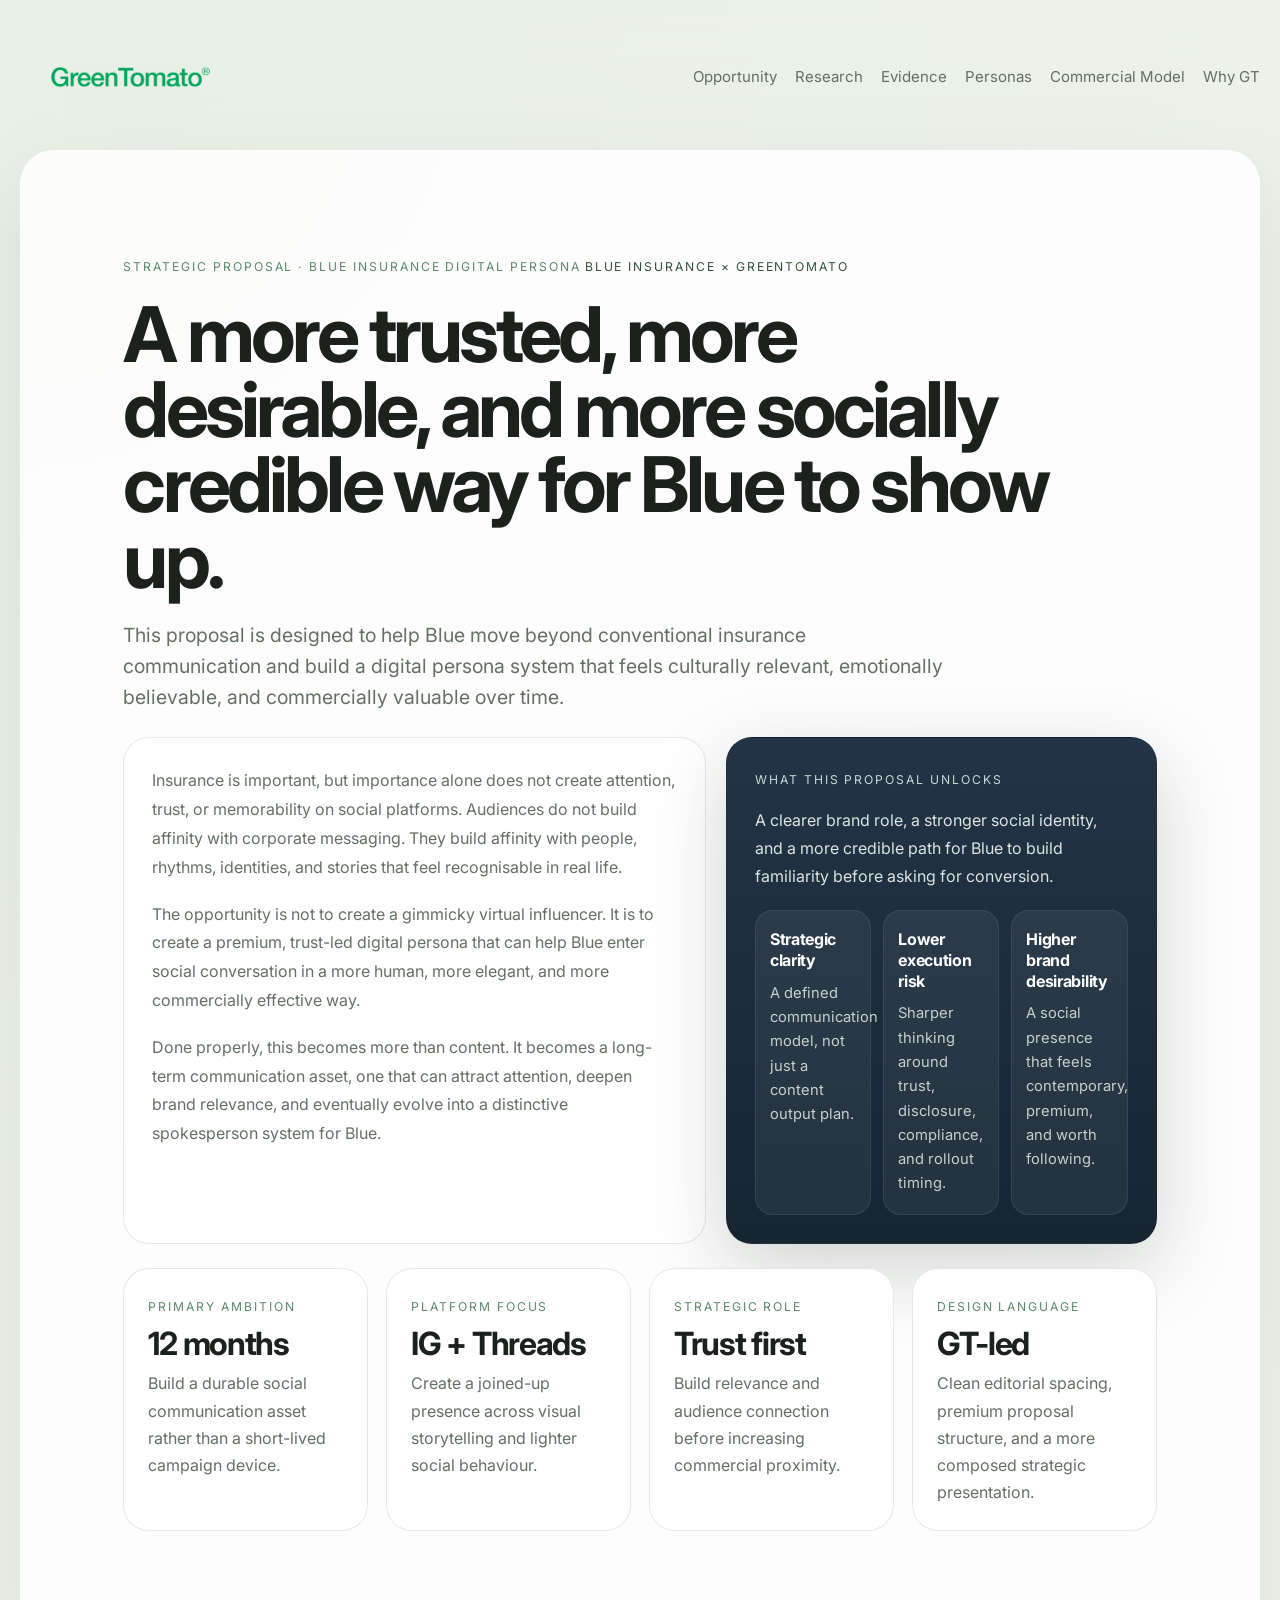
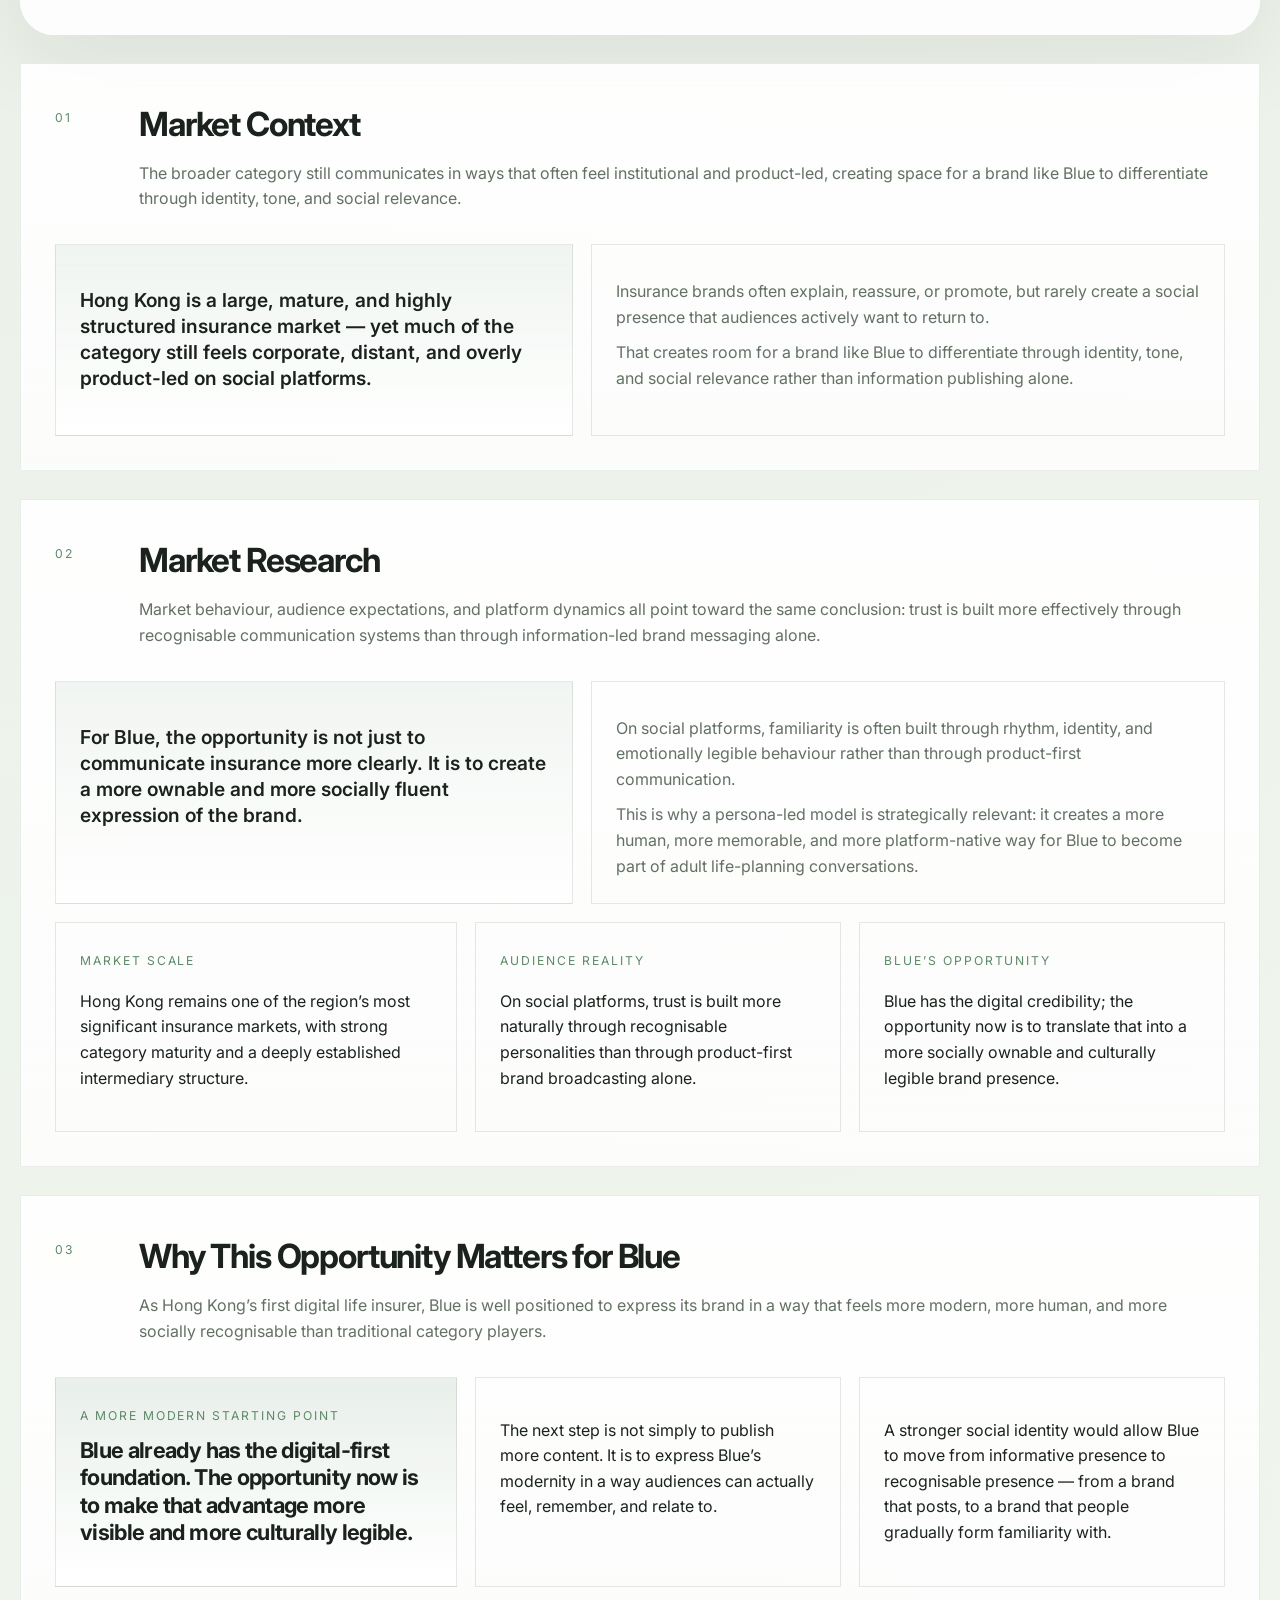
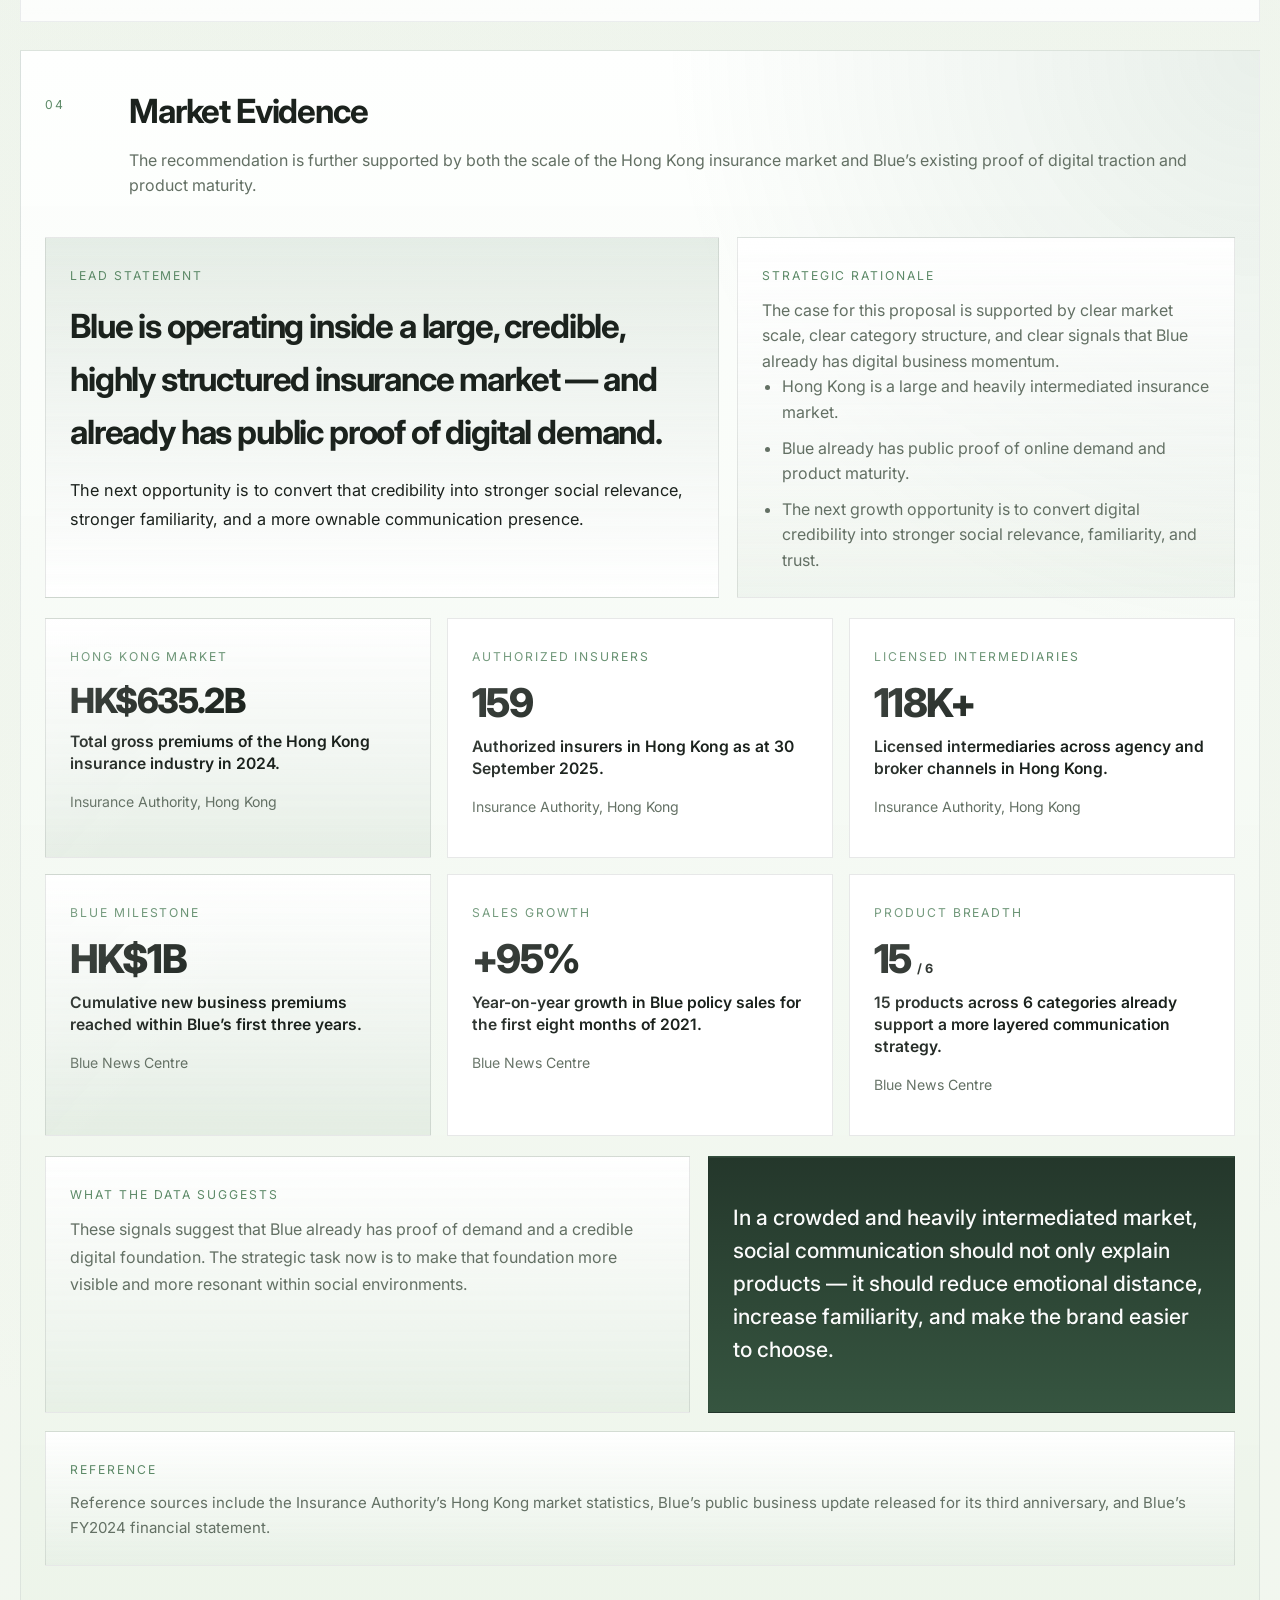
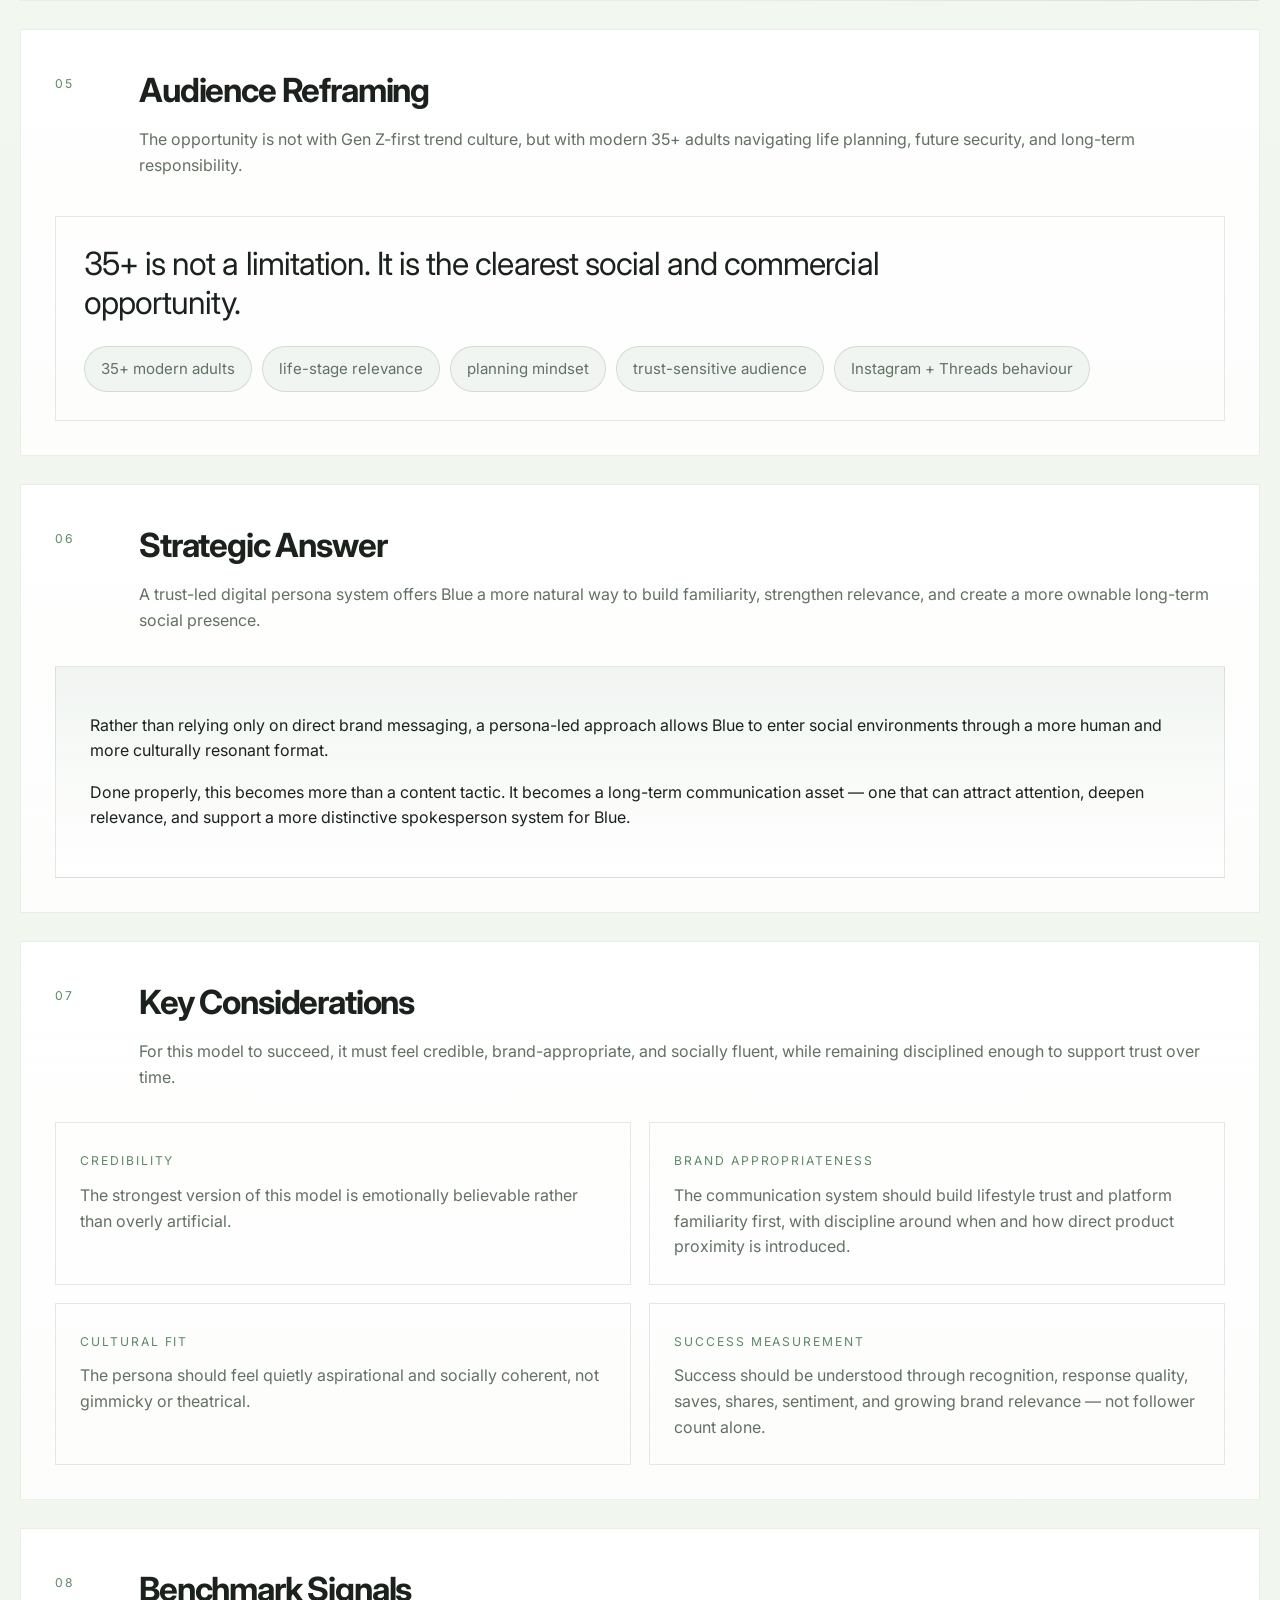
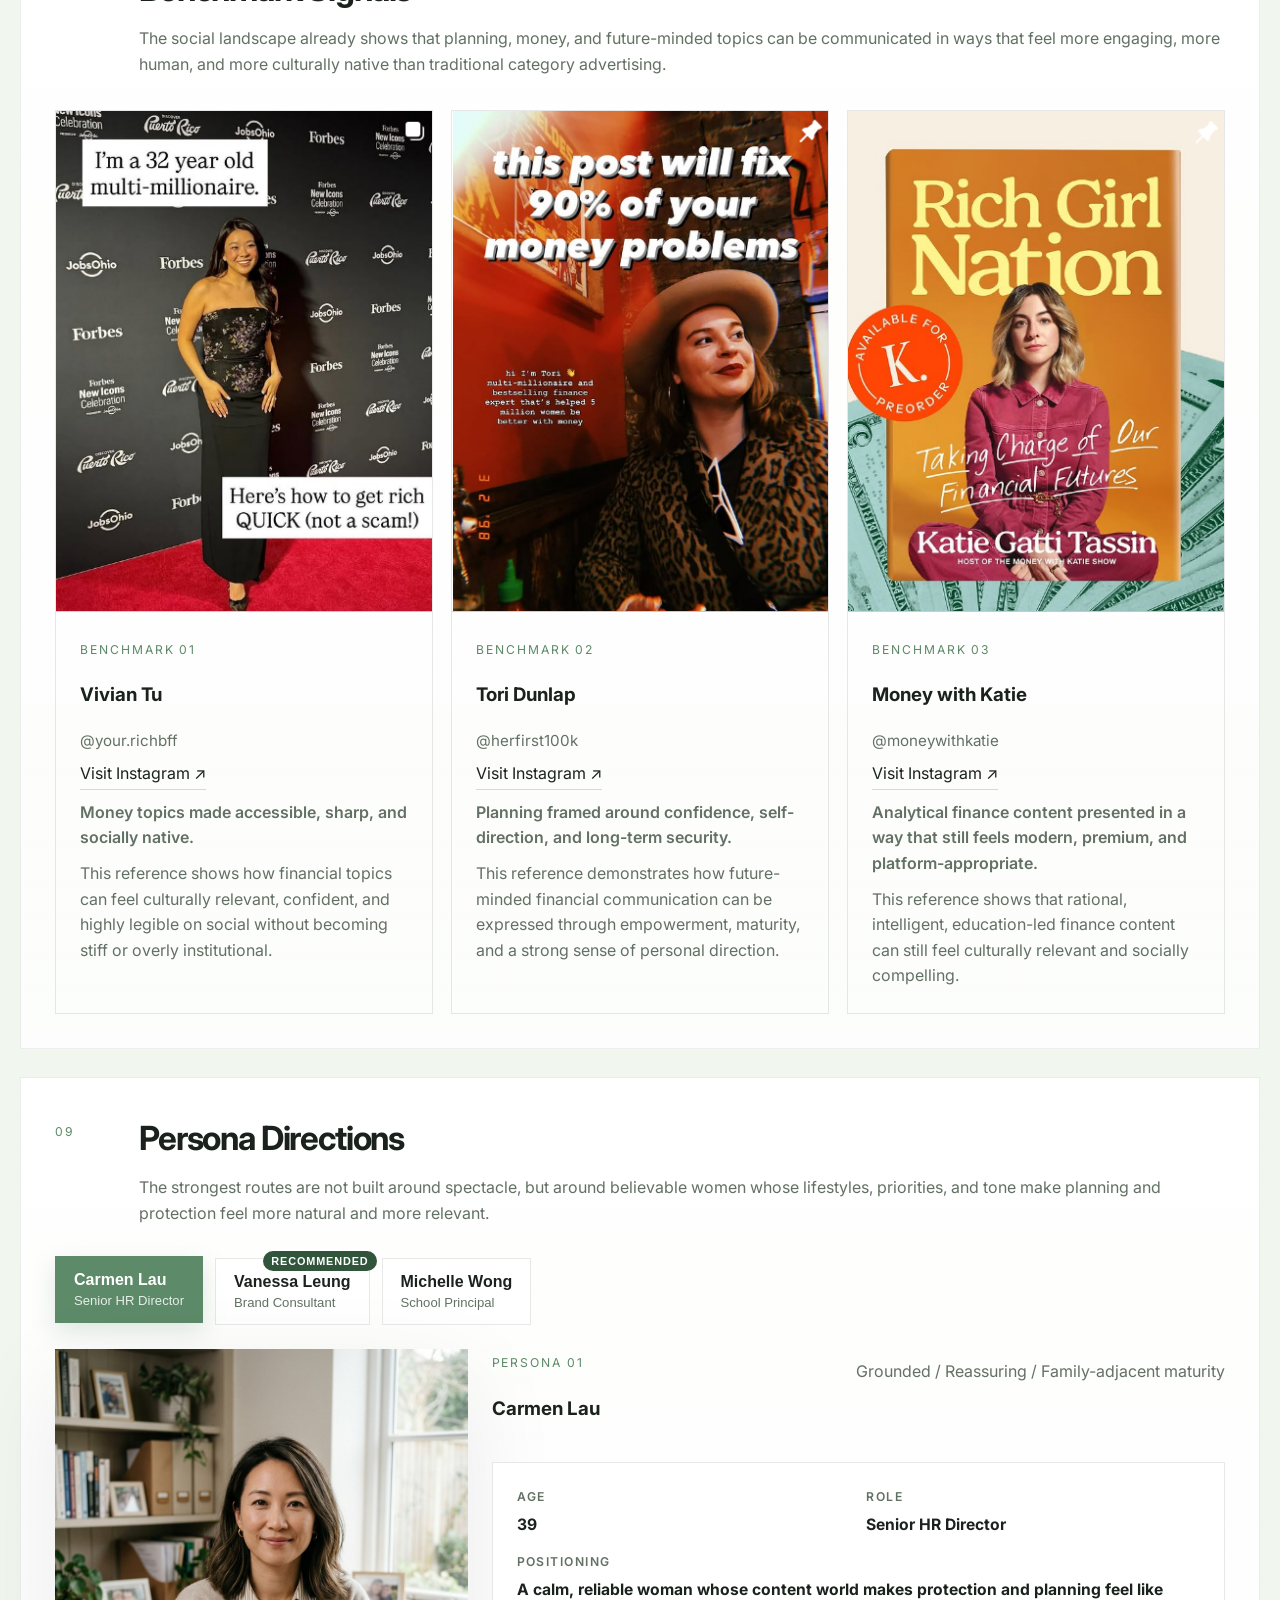
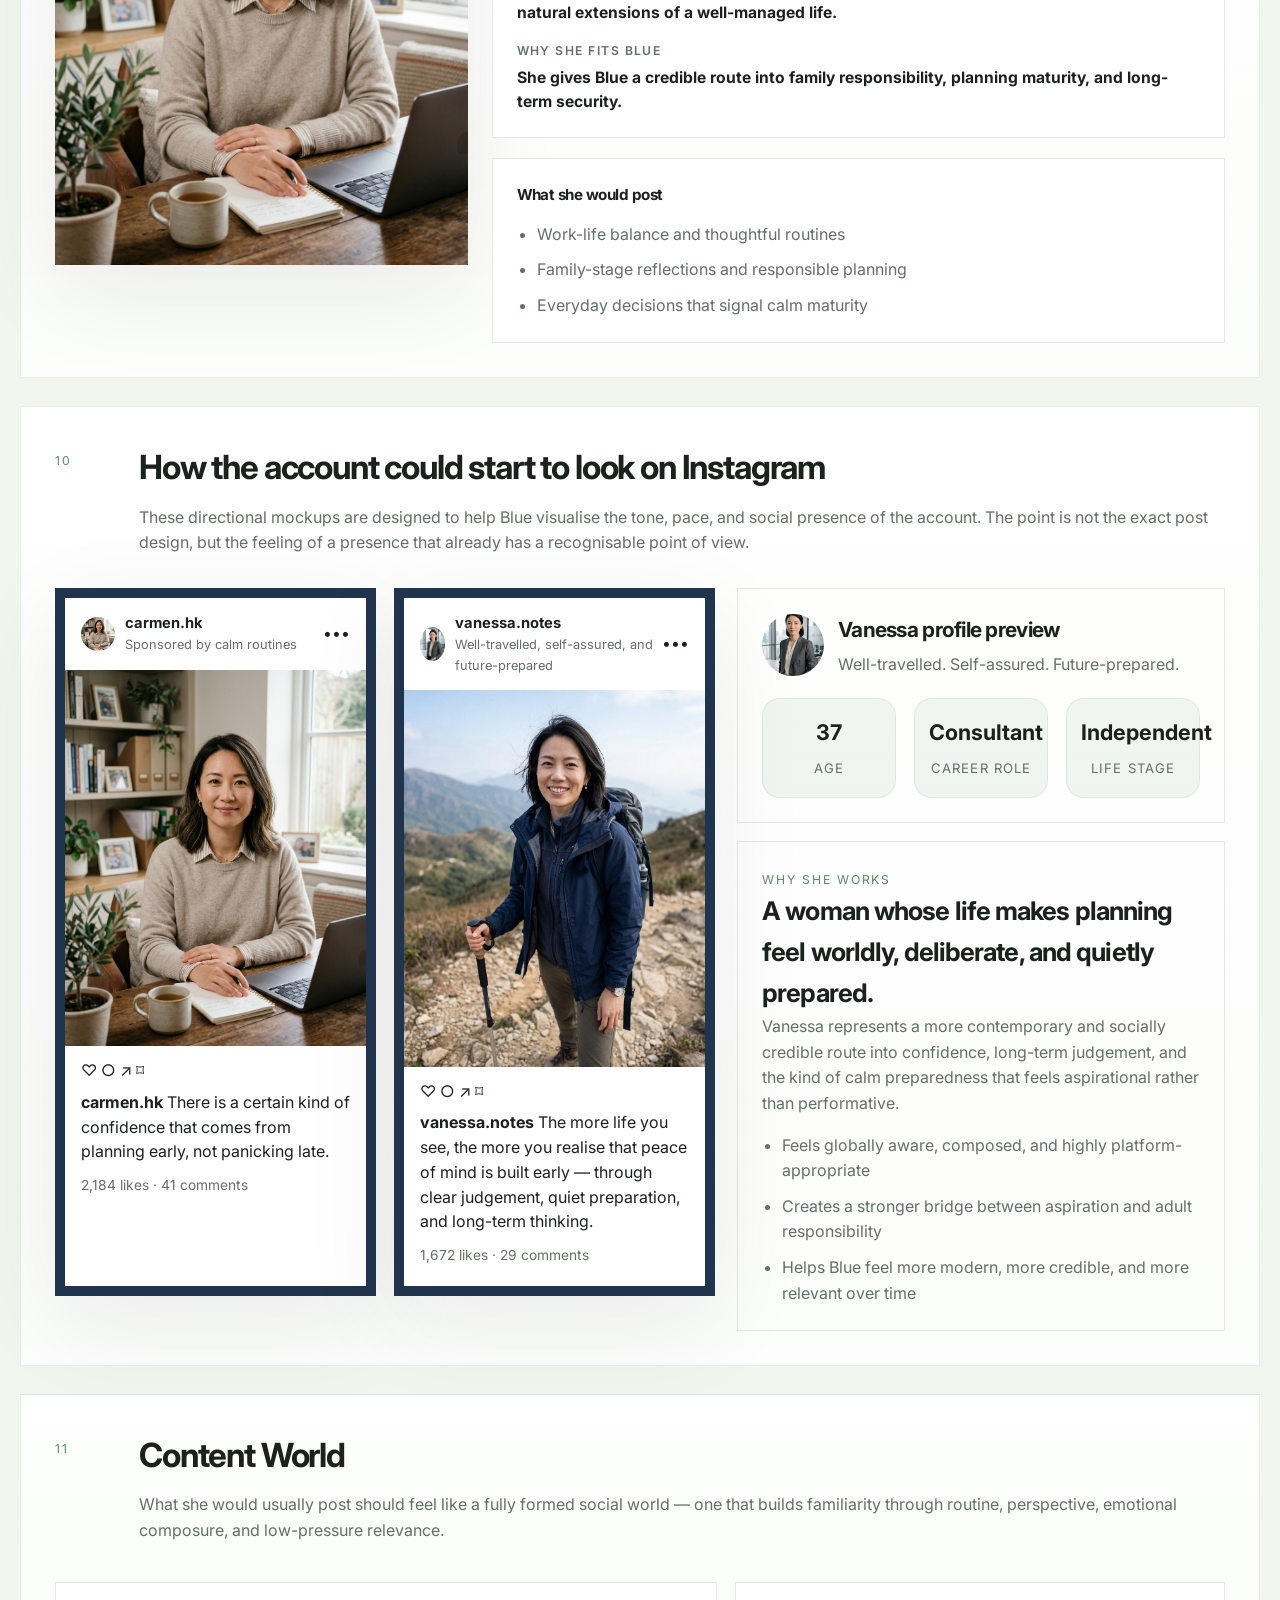
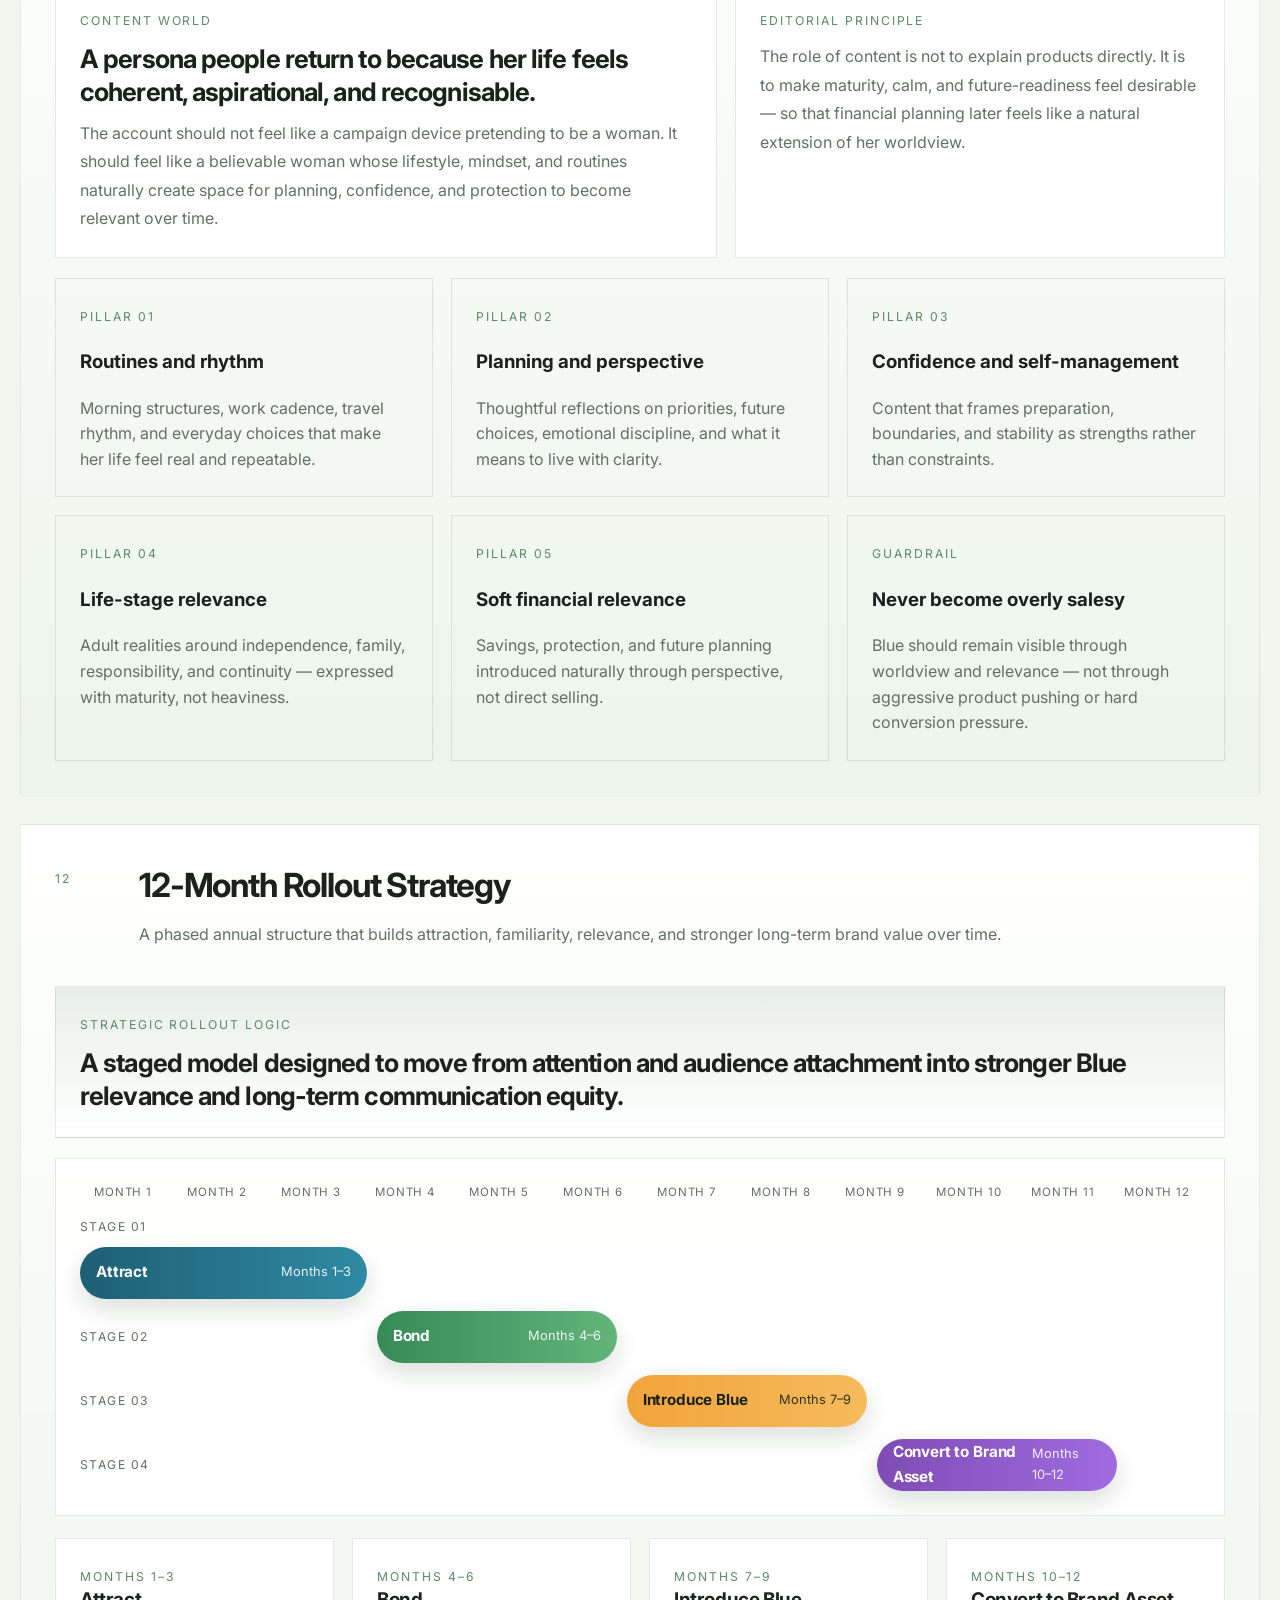
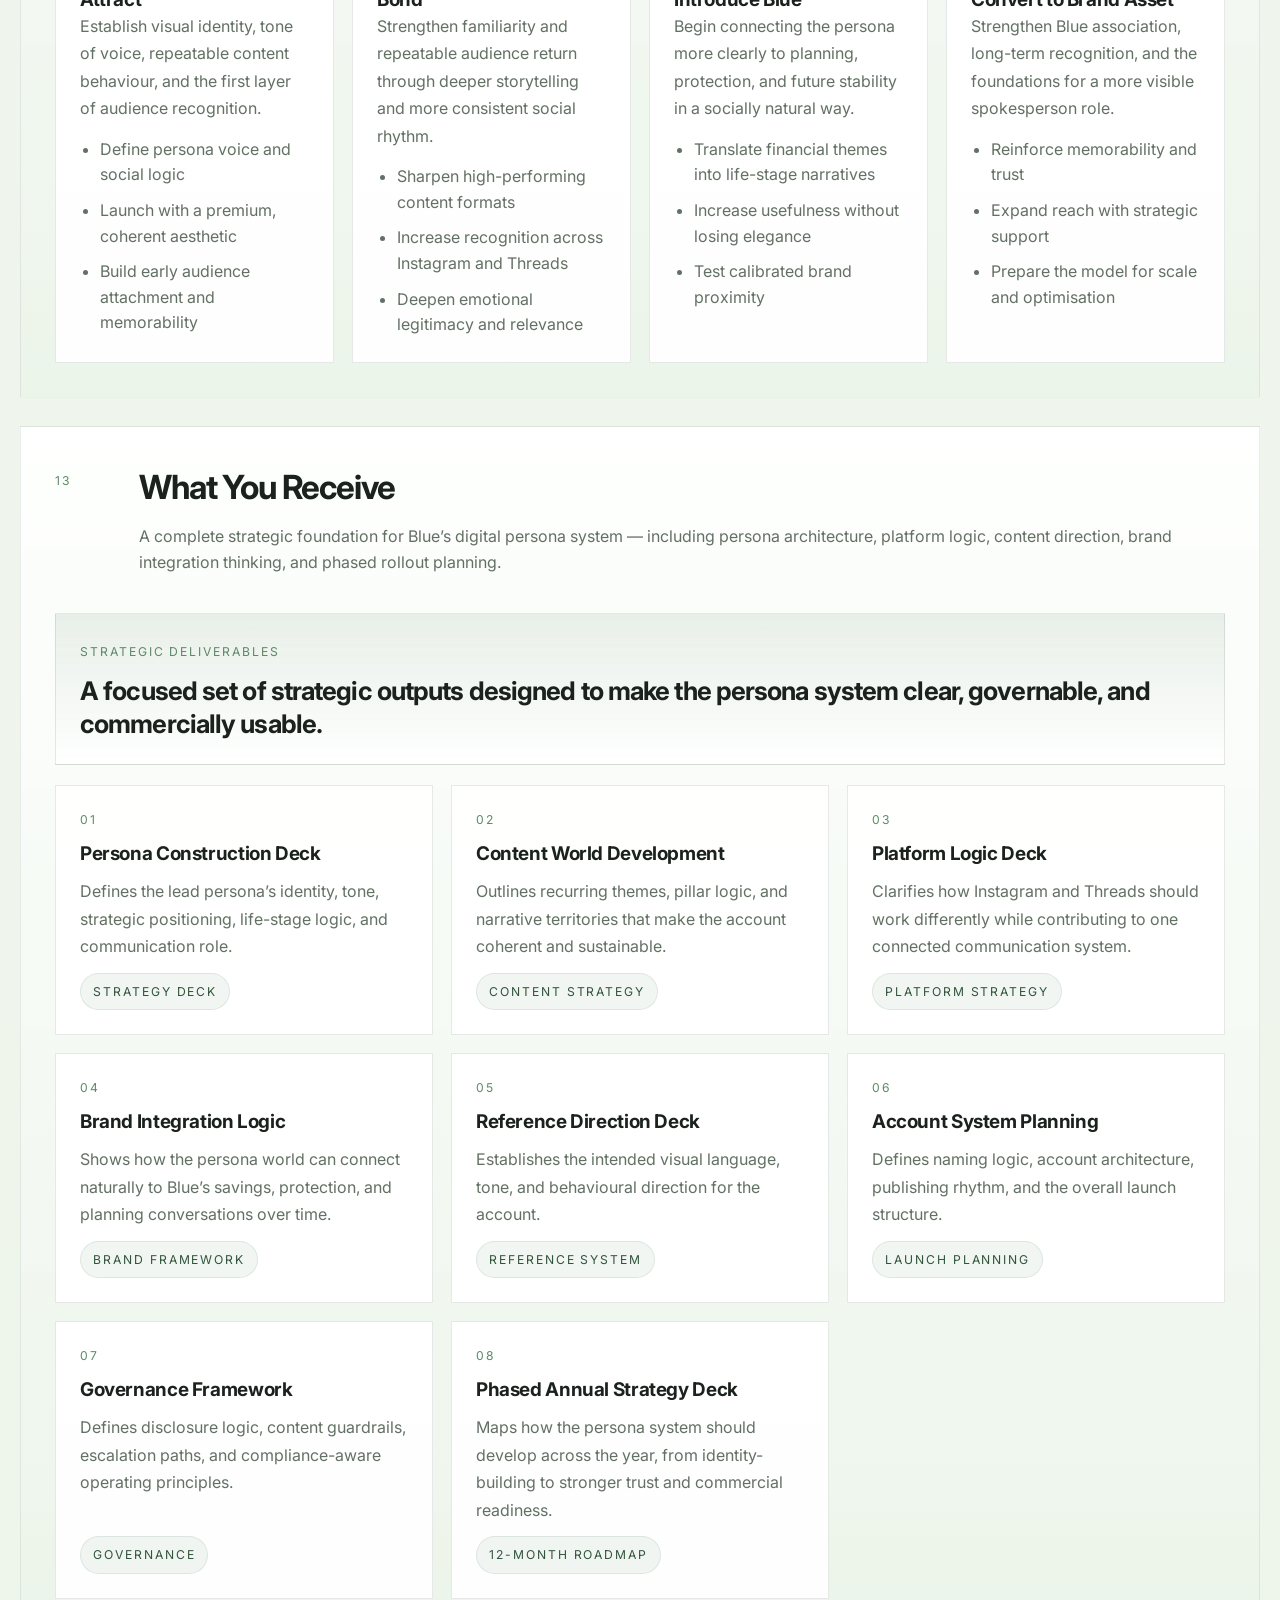
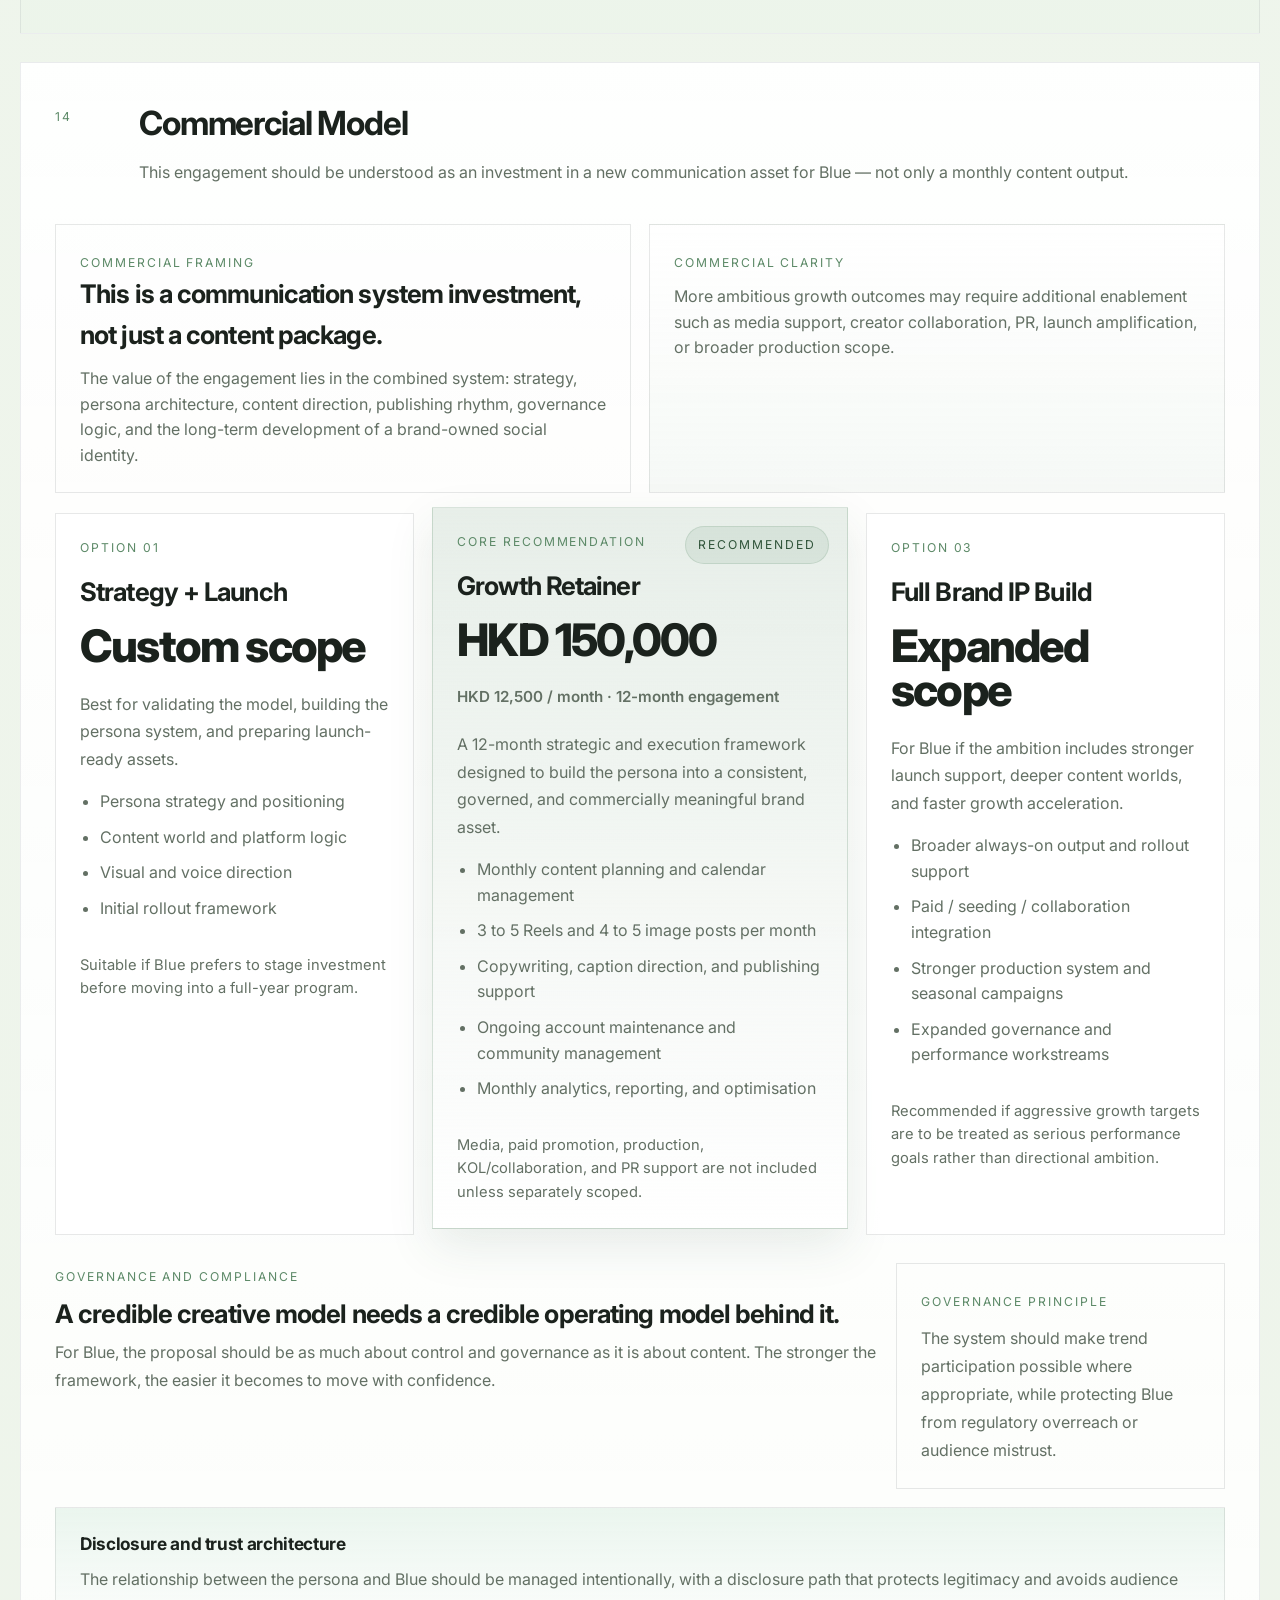
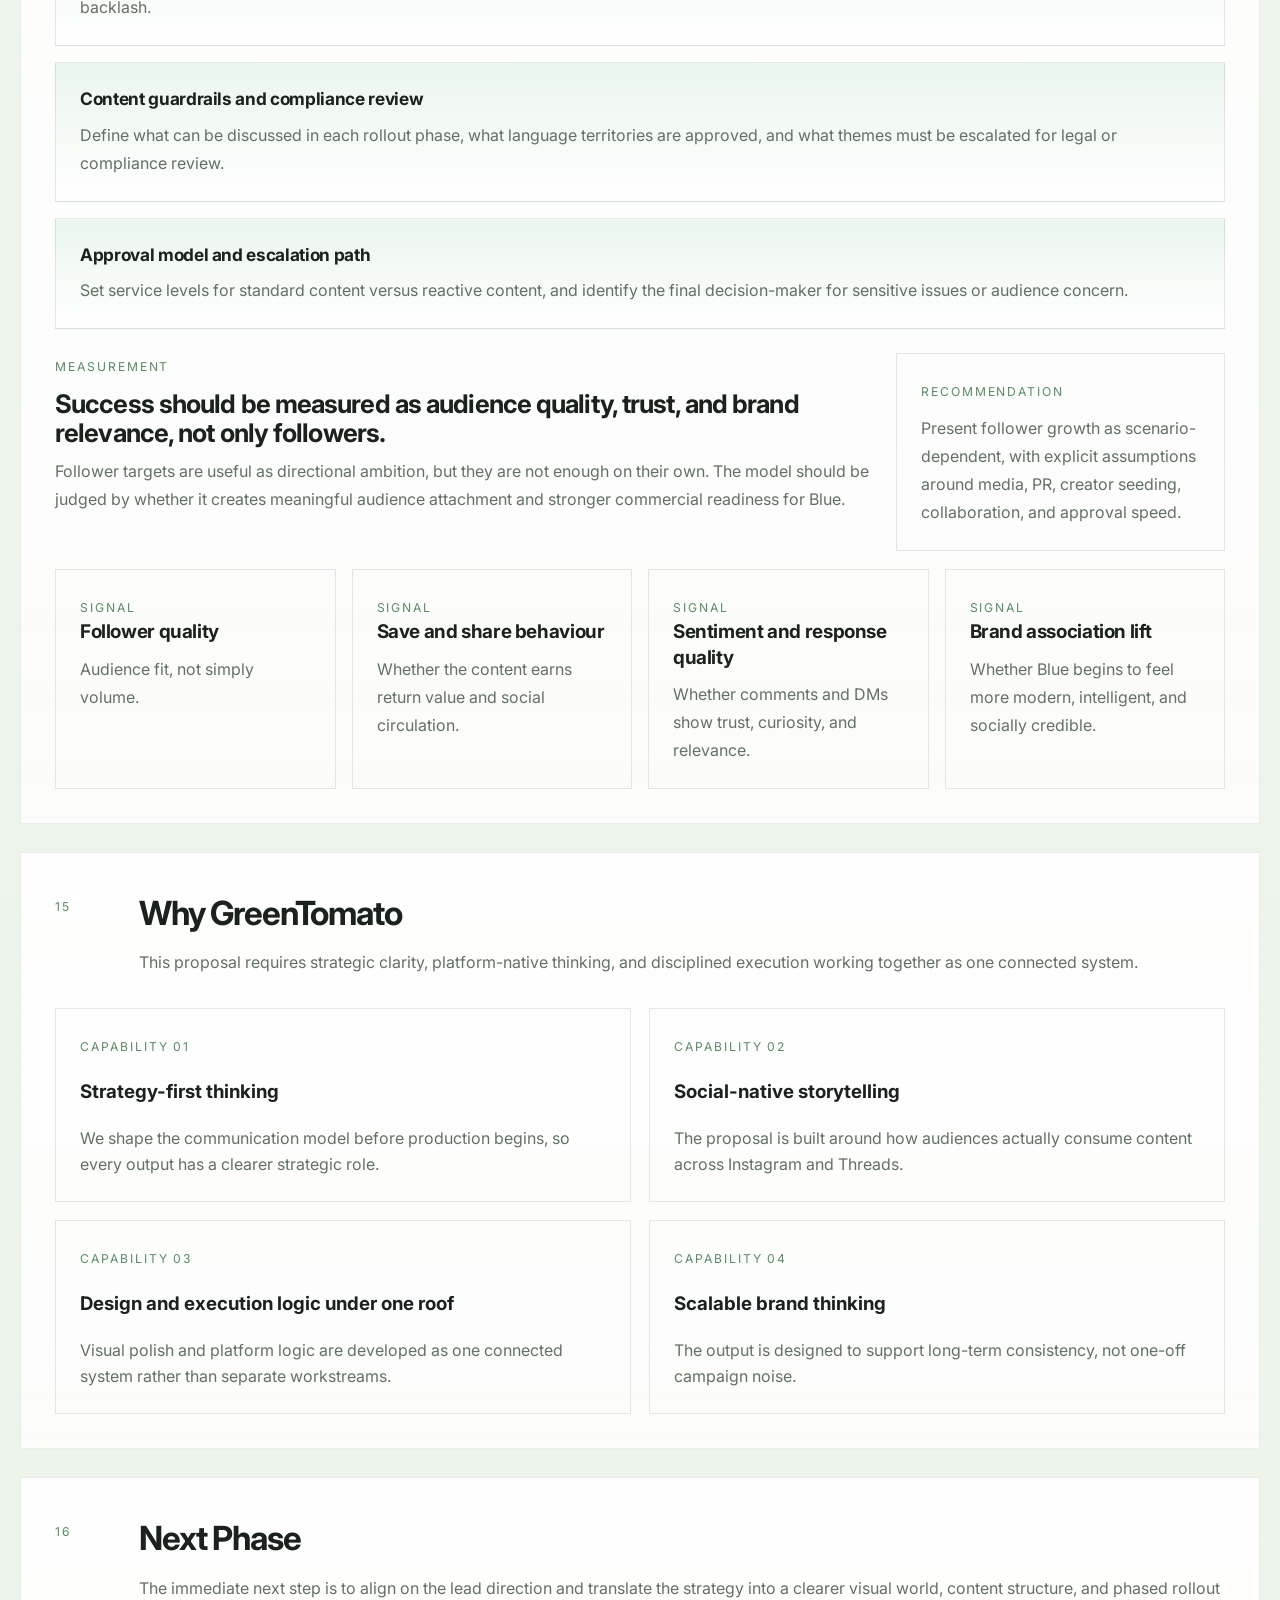
==== index.html @ e3b89cec "Improve persona section with tabs and refined layout - Add horizontal tabs for switching between 3 p" ====
<!DOCTYPE html>
<html lang="en">
<head>
  <meta charset="UTF-8" />
  <meta name="viewport" content="width=device-width, initial-scale=1.0" />
  <title>Blue Insurance Digital Persona Proposal</title>
  <meta name="description" content="A strategy-led HTML proposal microsite for the Blue Insurance digital persona and social communication model." />
  <link rel="preconnect" href="https://fonts.googleapis.com" />
  <link rel="preconnect" href="https://fonts.gstatic.com" crossorigin />
  <link href="https://fonts.googleapis.com/css2?family=Inter:wght@400;500;600;700;800&display=swap" rel="stylesheet" />
  <link rel="stylesheet" href="./style.css" />
</head>
<body>
  <div class="page-aura"></div>
  <div class="site-shell">
    <header class="topbar">
      <div class="brand-mark">
        <img src="./assets/gt-logo.png" alt="GreenTomato logo" class="brand-logo" />
      </div>
      <nav class="topnav">
        <a href="#opportunity">Opportunity</a>
        <a href="#market-research">Research</a>
        <a href="#statistics">Evidence</a>
        <a href="#personas">Personas</a>
        <a href="#delivery">Commercial Model</a>
        <a href="#why-gt">Why GT</a>
      </nav>
    </header>
    <main>
      <section class="hero reveal">
        <div class="hero-briefing">
          <div class="hero-heading-block">
            <div class="eyebrow">Strategic Proposal · Blue Insurance Digital Persona</div>
            <div class="proposal-kicker">Blue Insurance × GreenTomato</div>
            <h1>A more trusted, more desirable, and more socially credible way for Blue to show up.</h1>
            <p class="hero-copy">
              This proposal is designed to help Blue move beyond conventional insurance communication and build a digital persona system that feels culturally relevant, emotionally believable, and commercially valuable over time.
            </p>
          </div>

          <div class="hero-core-grid">
            <article class="hero-summary-card">
              <p>
                Insurance is important, but importance alone does not create attention, trust, or memorability on social platforms. Audiences do not build affinity with corporate messaging. They build affinity with people, rhythms, identities, and stories that feel recognisable in real life.
              </p>
              <p>
                The opportunity is not to create a gimmicky virtual influencer. It is to create a premium, trust-led digital persona that can help Blue enter social conversation in a more human, more elegant, and more commercially effective way.
              </p>
              <p>
                Done properly, this becomes more than content. It becomes a long-term communication asset, one that can attract attention, deepen brand relevance, and eventually evolve into a distinctive spokesperson system for Blue.
              </p>
            </article>
            <article class="hero-unlocks-card">
              <span class="benchmark-tag">What this proposal unlocks</span>
              <p class="hero-unlocks-intro">
                A clearer brand role, a stronger social identity, and a more credible path for Blue to build familiarity before asking for conversion.
              </p>
              <div class="hero-unlocks-grid">
                <div class="hero-unlock-item">
                  <h3>Strategic clarity</h3>
                  <p>A defined communication model, not just a content output plan.</p>
                </div>
                <div class="hero-unlock-item">
                  <h3>Lower execution risk</h3>
                  <p>Sharper thinking around trust, disclosure, compliance, and rollout timing.</p>
                </div>
                <div class="hero-unlock-item">
                  <h3>Higher brand desirability</h3>
                  <p>A social presence that feels contemporary, premium, and worth following.</p>
                </div>
              </div>
            </article>
          </div>

          <div class="hero-brief-grid">
            <article class="hero-brief-card">
              <span class="mini-label">Primary ambition</span>
              <h3>12 months</h3>
              <p>Build a durable social communication asset rather than a short-lived campaign device.</p>
            </article>
            <article class="hero-brief-card">
              <span class="mini-label">Platform focus</span>
              <h3>IG + Threads</h3>
              <p>Create a joined-up presence across visual storytelling and lighter social behaviour.</p>
            </article>
            <article class="hero-brief-card">
              <span class="mini-label">Strategic role</span>
              <h3>Trust first</h3>
              <p>Build relevance and audience connection before increasing commercial proximity.</p>
            </article>

            <article class="hero-brief-card">
              <span class="mini-label">Design language</span>
              <h3>GT-led</h3>
              <p>Clean editorial spacing, premium proposal structure, and a more composed strategic presentation.</p>
            </article>
          </div>
        </div>
      </section>

      <section class="section reveal">
        <div class="section-heading">
          <span class="section-index">01</span>
          <div>
            <h2>Market Context</h2>
            <p>The broader category still communicates in ways that often feel institutional and product-led, creating space for a brand like Blue to differentiate through identity, tone, and social relevance.</p>
          </div>
        </div>
        <div class="split-editorial">
          <div class="editorial-quote">
            <p>Hong Kong is a large, mature, and highly structured insurance market — yet much of the category still feels corporate, distant, and overly product-led on social platforms.</p>
          </div>
          <div class="editorial-copy">
            <p>
              Insurance brands often explain, reassure, or promote, but rarely create a social presence that audiences actively want to return to.
            </p>
            <p>
              That creates room for a brand like Blue to differentiate through identity, tone, and social relevance rather than information publishing alone.
            </p>
          </div>
        </div>
      </section>

      <section id="market-research" class="section reveal">
        <div class="section-heading">
          <span class="section-index">02</span>
          <div>
            <h2>Market Research</h2>
            <p>Market behaviour, audience expectations, and platform dynamics all point toward the same conclusion: trust is built more effectively through recognisable communication systems than through information-led brand messaging alone.</p>
          </div>
        </div>
        <div class="split-editorial">
          <div class="editorial-quote">
            <p>For Blue, the opportunity is not just to communicate insurance more clearly. It is to create a more ownable and more socially fluent expression of the brand.</p>
          </div>
          <div class="editorial-copy">
            <p>
              On social platforms, familiarity is often built through rhythm, identity, and emotionally legible behaviour rather than through product-first communication.
            </p>
            <p>
              This is why a persona-led model is strategically relevant: it creates a more human, more memorable, and more platform-native way for Blue to become part of adult life-planning conversations.
            </p>
          </div>
        </div>
        <div class="argument-grid research-grid">
          <article class="argument-card">
            <span class="mini-label">Market scale</span>
            <p>Hong Kong remains one of the region’s most significant insurance markets, with strong category maturity and a deeply established intermediary structure.</p>
          </article>
          <article class="argument-card">
            <span class="mini-label">Audience reality</span>
            <p>On social platforms, trust is built more naturally through recognisable personalities than through product-first brand broadcasting alone.</p>
          </article>
          <article class="argument-card">
            <span class="mini-label">Blue’s opportunity</span>
            <p>Blue has the digital credibility; the opportunity now is to translate that into a more socially ownable and culturally legible brand presence.</p>
          </article>
        </div>
      </section>

      <section id="opportunity" class="section reveal">
        <div class="section-heading">
          <span class="section-index">03</span>
          <div>
            <h2>Why This Opportunity Matters for Blue</h2>
            <p>As Hong Kong’s first digital life insurer, Blue is well positioned to express its brand in a way that feels more modern, more human, and more socially recognisable than traditional category players.</p>
          </div>
        </div>
        <div class="argument-grid">
          <article class="argument-card emphasis-card">
            <span class="mini-label">A more modern starting point</span>
            <h3>Blue already has the digital-first foundation. The opportunity now is to make that advantage more visible and more culturally legible.</h3>
          </article>
          <article class="argument-card">
            <p>
              The next step is not simply to publish more content. It is to express Blue’s modernity in a way audiences can actually feel, remember, and relate to.
            </p>
          </article>
          <article class="argument-card">
            <p>
              A stronger social identity would allow Blue to move from informative presence to recognisable presence — from a brand that posts, to a brand that people gradually form familiarity with.
            </p>
          </article>
        </div>
      </section>

      <section id="statistics" class="section reveal statistics-section premium-statistics">
        <div class="section-heading high-impact-heading">
          <span class="section-index">04</span>
          <div>
            <h2>Market Evidence</h2>
            <p>The recommendation is further supported by both the scale of the Hong Kong insurance market and Blue’s existing proof of digital traction and product maturity.</p>
          </div>
        </div>

        <div class="statistics-hero-grid upgraded-statistics-hero-grid">
          <article class="statistics-intro-card premium-card stat-lead-card editorial-stat-card">
            <span class="benchmark-tag">Lead Statement</span>
            <h3>Blue is operating inside a large, credible, highly structured insurance market — and already has public proof of digital demand.</h3>
            <p>
              The next opportunity is to convert that credibility into stronger social relevance, stronger familiarity, and a more ownable communication presence.
            </p>
          </article>
          <article class="statistics-proof-card premium-card strategic-rationale-card">
            <span class="benchmark-tag">Strategic Rationale</span>
            <p>
              The case for this proposal is supported by clear market scale, clear category structure, and clear signals that Blue already has digital business momentum.
            </p>
            <ul class="stats-bullets">
              <li>Hong Kong is a large and heavily intermediated insurance market.</li>
              <li>Blue already has public proof of online demand and product maturity.</li>
              <li>The next growth opportunity is to convert digital credibility into stronger social relevance, familiarity, and trust.</li>
            </ul>
          </article>
        </div>

        <div class="statistics-grid upgraded-statistics-grid">
          <article class="stat-card stat-card-xl premium-card featured-stat-card featured-market-card">
            <span class="mini-label">Hong Kong market</span>
            <div class="stat-value">HK$635.2B</div>
            <p class="stat-caption">Total gross premiums of the Hong Kong insurance industry in 2024.</p>
            <p class="stat-source">Insurance Authority, Hong Kong</p>
          </article>

          <article class="stat-card premium-card compact-stat-card">
            <span class="mini-label">Authorized insurers</span>
            <div class="stat-value">159</div>
            <p class="stat-caption">Authorized insurers in Hong Kong as at 30 September 2025.</p>
            <p class="stat-source">Insurance Authority, Hong Kong</p>
          </article>

          <article class="stat-card premium-card compact-stat-card">
            <span class="mini-label">Licensed intermediaries</span>
            <div class="stat-value">118K+</div>
            <p class="stat-caption">Licensed intermediaries across agency and broker channels in Hong Kong.</p>
            <p class="stat-source">Insurance Authority, Hong Kong</p>
          </article>

          <article class="stat-card premium-card featured-stat-card blue-highlight-card blue-momentum-card">
            <span class="mini-label">Blue milestone</span>
            <div class="stat-value">HK$1B</div>
            <p class="stat-caption">Cumulative new business premiums reached within Blue’s first three years.</p>
            <p class="stat-source">Blue News Centre</p>
          </article>

          <article class="stat-card premium-card compact-stat-card">
            <span class="mini-label">Sales growth</span>
            <div class="stat-value">+95%</div>
            <p class="stat-caption">Year-on-year growth in Blue policy sales for the first eight months of 2021.</p>
            <p class="stat-source">Blue News Centre</p>
          </article>
          <article class="stat-card premium-card compact-stat-card">
            <span class="mini-label">Product breadth</span>
            <div class="stat-value">15 <span class="stat-unit">/ 6</span></div>
            <p class="stat-caption">15 products across 6 categories already support a more layered communication strategy.</p>
            <p class="stat-source">Blue News Centre</p>
          </article>
        </div>

        <div class="statistics-editorial-grid upgraded-statistics-editorial-grid">
          <article class="editorial-copy premium-card what-data-suggests-card">
            <span class="benchmark-tag">What the data suggests</span>
            <p>
              These signals suggest that Blue already has proof of demand and a credible digital foundation. The strategic task now is to make that foundation more visible and more resonant within social environments.
            </p>
          </article>
          <article class="editorial-quote premium-card statistics-quote-card elevated-quote-card">
            <p>In a crowded and heavily intermediated market, social communication should not only explain products — it should reduce emotional distance, increase familiarity, and make the brand easier to choose.</p>
          </article>
        </div>

        <div class="data-notes premium-card refined-reference-note">
          <span class="benchmark-tag">Reference</span>
          <p class="reference-line">Reference sources include the Insurance Authority’s Hong Kong market statistics, Blue’s public business update released for its third anniversary, and Blue’s FY2024 financial statement.</p>
        </div>
      </section>

      <section id="audience" class="section reveal section-break">
        <div class="section-heading strong-break">
          <span class="section-index">05</span>
          <div>
            <h2>Audience Reframing</h2>
            <p>The opportunity is not with Gen Z-first trend culture, but with modern 35+ adults navigating life planning, future security, and long-term responsibility.</p>
          </div>
        </div>
        <div class="reframing-highlight">
          <div class="reframing-main">35+ is not a limitation. It is the clearest social and commercial opportunity.</div>
          <div class="tag-row large-tags">
            <span>35+ modern adults</span>
            <span>life-stage relevance</span>
            <span>planning mindset</span>
            <span>trust-sensitive audience</span>
            <span>Instagram + Threads behaviour</span>
          </div>
        </div>
      </section>

      <section class="section reveal">
        <div class="section-heading">
          <span class="section-index">06</span>
          <div>
            <h2>Strategic Answer</h2>
            <p>A trust-led digital persona system offers Blue a more natural way to build familiarity, strengthen relevance, and create a more ownable long-term social presence.</p>
          </div>
        </div>
        <div class="strategic-message-card premium-message">
          <p>
            Rather than relying only on direct brand messaging, a persona-led approach allows Blue to enter social environments through a more human and more culturally resonant format.
          </p>
          <p>
            Done properly, this becomes more than a content tactic. It becomes a long-term communication asset — one that can attract attention, deepen relevance, and support a more distinctive spokesperson system for Blue.
          </p>
        </div>
      </section>

      <section class="section reveal">
        <div class="section-heading">
          <span class="section-index">07</span>
          <div>
            <h2>Key Considerations</h2>
            <p>For this model to succeed, it must feel credible, brand-appropriate, and socially fluent, while remaining disciplined enough to support trust over time.</p>
          </div>
        </div>
        <div class="methodology-grid">
          <article class="pillar-card premium-card">
            <span class="mini-label">Credibility</span>
            <p>The strongest version of this model is emotionally believable rather than overly artificial.</p>
          </article>
          <article class="pillar-card premium-card">
            <span class="mini-label">Brand appropriateness</span>
            <p>The communication system should build lifestyle trust and platform familiarity first, with discipline around when and how direct product proximity is introduced.</p>
          </article>
          <article class="pillar-card premium-card">
            <span class="mini-label">Cultural fit</span>
            <p>The persona should feel quietly aspirational and socially coherent, not gimmicky or theatrical.</p>
          </article>
          <article class="pillar-card premium-card">
            <span class="mini-label">Success measurement</span>
            <p>Success should be understood through recognition, response quality, saves, shares, sentiment, and growing brand relevance — not follower count alone.</p>
          </article>
        </div>
      </section>

      <section id="benchmark" class="section reveal">
        <div class="section-heading">
          <span class="section-index">08</span>
          <div>
            <h2>Benchmark Signals</h2>
            <p>The social landscape already shows that planning, money, and future-minded topics can be communicated in ways that feel more engaging, more human, and more culturally native than traditional category advertising.</p>
          </div>
        </div>

        <div class="benchmark-grid curated-grid">
          <article class="benchmark-card premium-benchmark">
            <div class="benchmark-image-slot">
              <img src="./assets/benchmark-your.richbff.png" alt="Vivian Tu benchmark reference" class="benchmark-image" />
            </div>
            <div class="benchmark-body">
              <span class="benchmark-tag">Benchmark 01</span>
              <h3>Vivian Tu</h3>
              <p class="handle">@your.richbff</p>
              <a href="https://www.instagram.com/your.richbff/" class="benchmark-link" target="_blank" rel="noreferrer">Visit Instagram ↗</a>
              <p class="benchmark-summary">Money topics made accessible, sharp, and socially native.</p>
              <p>
                This reference shows how financial topics can feel culturally relevant, confident, and highly legible on social without becoming stiff or overly institutional.
              </p>
            </div>
          </article>

          <article class="benchmark-card premium-benchmark">
            <div class="benchmark-image-slot">
              <img src="./assets/benchmark-herfirst100k.png" alt="Tori Dunlap benchmark reference" class="benchmark-image" />
            </div>
            <div class="benchmark-body">
              <span class="benchmark-tag">Benchmark 02</span>
              <h3>Tori Dunlap</h3>
              <p class="handle">@herfirst100k</p>
              <a href="https://www.instagram.com/herfirst100k/" class="benchmark-link" target="_blank" rel="noreferrer">Visit Instagram ↗</a>
              <p class="benchmark-summary">Planning framed around confidence, self-direction, and long-term security.</p>
              <p>
                This reference demonstrates how future-minded financial communication can be expressed through empowerment, maturity, and a strong sense of personal direction.
              </p>
            </div>
          </article>
          <article class="benchmark-card premium-benchmark">
            <div class="benchmark-image-slot">
              <img src="./assets/benchmark-moneywithkatie.png" alt="Money with Katie benchmark reference" class="benchmark-image" />
            </div>
            <div class="benchmark-body">
              <span class="benchmark-tag">Benchmark 03</span>
              <h3>Money with Katie</h3>
              <p class="handle">@moneywithkatie</p>
              <a href="https://www.instagram.com/moneywithkatie/" class="benchmark-link" target="_blank" rel="noreferrer">Visit Instagram ↗</a>
              <p class="benchmark-summary">Analytical finance content presented in a way that still feels modern, premium, and platform-appropriate.</p>
              <p>
                This reference shows that rational, intelligent, education-led finance content can still feel culturally relevant and socially compelling.
              </p>
            </div>
          </article>
        </div>
      </section>

      <section id="personas" class="section reveal focal-section">
        <div class="section-heading">
          <span class="section-index">09</span>
          <div>
            <h2>Persona Directions</h2>
            <p>The strongest routes are not built around spectacle, but around believable women whose lifestyles, priorities, and tone make planning and protection feel more natural and more relevant.</p>
          </div>
        </div>

        <div class="persona-tabs">
          <button class="persona-tab-btn active" data-persona="carmen">
            <span class="persona-tab-name">Carmen Lau</span>
            <span class="persona-tab-role">Senior HR Director</span>
          </button>
          <button class="persona-tab-btn" data-persona="vanessa">
            <span class="persona-tab-name">Vanessa Leung</span>
            <span class="persona-tab-role">Brand Consultant</span>
            <span class="persona-tab-badge">Recommended</span>
          </button>
          <button class="persona-tab-btn" data-persona="michelle">
            <span class="persona-tab-name">Michelle Wong</span>
            <span class="persona-tab-role">School Principal</span>
          </button>
        </div>

        <div class="persona-panels">
          <!-- Carmen Panel -->
          <div class="persona-panel active" id="carmen">
            <div class="persona-panel-grid">
              <div class="persona-panel-image">
                <img src="./assets/persona-Carmen.jpeg" alt="Carmen Lau persona portrait" class="persona-image" />
              </div>
              <div class="persona-panel-content">
                <div class="persona-panel-header">
                  <div>
                    <span class="persona-label">Persona 01</span>
                    <h3>Carmen Lau</h3>
                  </div>
                  <p class="persona-feel">Grounded / Reassuring / Family-adjacent maturity</p>
                </div>
                <div class="persona-detail-grid">
                  <div class="persona-detail-item">
                    <span>Age</span>
                    <strong>39</strong>
                  </div>
                  <div class="persona-detail-item">
                    <span>Role</span>
                    <strong>Senior HR Director</strong>
                  </div>
                  <div class="persona-detail-item full-width">
                    <span>Positioning</span>
                    <strong>A calm, reliable woman whose content world makes protection and planning feel like natural extensions of a well-managed life.</strong>
                  </div>
                  <div class="persona-detail-item full-width">
                    <span>Why she fits Blue</span>
                    <strong>She gives Blue a credible route into family responsibility, planning maturity, and long-term security.</strong>
                  </div>
                </div>
                <div class="persona-posts">
                  <h4>What she would post</h4>
                  <ul>
                    <li>Work-life balance and thoughtful routines</li>
                    <li>Family-stage reflections and responsible planning</li>
                    <li>Everyday decisions that signal calm maturity</li>
                  </ul>
                </div>
              </div>
            </div>
          </div>

          <!-- Vanessa Panel -->
          <div class="persona-panel" id="vanessa">
            <div class="persona-panel-grid">
              <div class="persona-panel-image">
                <img src="./assets/persona-Vanessa.png" alt="Vanessa Leung persona portrait" class="persona-image" />
              </div>
              <div class="persona-panel-content">
                <div class="persona-panel-header">
                  <div>
                    <span class="persona-label">Persona 02</span>
                    <h3>Vanessa Leung</h3>
                  </div>
                  <p class="persona-feel">Refined / Modern / Independent / Quietly aspirational</p>
                </div>
                <div class="persona-detail-grid">
                  <div class="persona-detail-item">
                    <span>Age</span>
                    <strong>37</strong>
                  </div>
                  <div class="persona-detail-item">
                    <span>Role</span>
                    <strong>Independent Brand Consultant</strong>
                  </div>
                  <div class="persona-detail-item full-width">
                    <span>Positioning</span>
                    <strong>A composed, self-directed, future-minded woman whose confidence feels contemporary, intelligent, and socially credible.</strong>
                  </div>
                  <div class="persona-detail-item full-width">
                    <span>Why she fits Blue</span>
                    <strong>She creates the strongest bridge between adult confidence, social aspiration, and long-term life planning.</strong>
                  </div>
                </div>
                <div class="persona-posts">
                  <h4>What she would post</h4>
                  <ul>
                    <li>Quiet discipline, self-security, and personal standards</li>
                    <li>Modern routines, confidence, and future-minded choices</li>
                    <li>Elegant reflections on planning, stability, and independence</li>
                  </ul>
                </div>
              </div>
            </div>
          </div>

          <!-- Michelle Panel -->
          <div class="persona-panel" id="michelle">
            <div class="persona-panel-grid">
              <div class="persona-panel-image">
                <img src="./assets/persona-Michelle.png" alt="Michelle Wong persona portrait" class="persona-image" />
              </div>
              <div class="persona-panel-content">
                <div class="persona-panel-header">
                  <div>
                    <span class="persona-label">Persona 03</span>
                    <h3>Michelle Wong</h3>
                  </div>
                  <p class="persona-feel">Thoughtful / Credible / Mentor-like / Advisory</p>
                </div>
                <div class="persona-detail-grid">
                  <div class="persona-detail-item">
                    <span>Age</span>
                    <strong>36</strong>
                  </div>
                  <div class="persona-detail-item">
                    <span>Role</span>
                    <strong>Secondary School Principal</strong>
                  </div>
                  <div class="persona-detail-item full-width">
                    <span>Positioning</span>
                    <strong>A more reflective and advisory presence that helps Blue feel credible, mature, and planning-oriented without becoming too formal.</strong>
                  </div>
                  <div class="persona-detail-item full-width">
                    <span>Why she fits Blue</span>
                    <strong>She supports a more trusted and thoughtful route into long-range planning, stability, and future readiness.</strong>
                  </div>
                </div>
                <div class="persona-posts">
                  <h4>What she would post</h4>
                  <ul>
                    <li>Thoughtful reflections on responsibility and future readiness</li>
                    <li>Life-stage planning and long-term perspective</li>
                    <li>Calm, credible guidance framed through lived experience</li>
                  </ul>
                </div>
              </div>
            </div>
          </div>
        </div>
      </section>

      <section class="section reveal social-preview-section">
        <div class="section-heading">
          <span class="section-index">10</span>
          <div>
            <h2>How the account could start to look on Instagram</h2>
            <p>These directional mockups are designed to help Blue visualise the tone, pace, and social presence of the account. The point is not the exact post design, but the feeling of a presence that already has a recognisable point of view.</p>
          </div>
        </div>

        <div class="social-preview-grid">
          <div class="social-preview-left">
            <div class="ig-mockups">
              <article class="ig-card">
                <div class="ig-card__top">
                  <div class="ig-card__profile">
                    <img src="./assets/persona-Carmen.jpeg" alt="Carmen account preview" class="ig-card__avatar" />
                    <div>
                      <strong>carmen.hk</strong>
                      <span>Sponsored by calm routines</span>
                    </div>
                  </div>
                  <div class="ig-card__menu">•••</div>
                </div>

                <div class="ig-card__image-wrap">
                  <img src="./assets/persona-Carmen.jpeg" alt="Carmen Instagram mockup" class="ig-card__image" />
                </div>
                <div class="ig-card__meta">♡ ○ ↗ ⌑</div>
                <div class="ig-card__caption">
                  <p><strong>carmen.hk</strong> There is a certain kind of confidence that comes from planning early, not panicking late.</p>
                  <span>2,184 likes · 41 comments</span>
                </div>
              </article>

              <article class="ig-card">
                <div class="ig-card__top">
                  <div class="ig-card__profile">
                    <img src="./assets/persona-Vanessa.png" alt="Vanessa account preview" class="ig-card__avatar" />
                    <div>
                      <strong>vanessa.notes</strong>
                      <span>Well-travelled, self-assured, and future-prepared</span>
                    </div>
                  </div>
                  <div class="ig-card__menu">•••</div>
                </div>

                <div class="ig-card__image-wrap">
                  <img src="./assets/Vanessa-mockup.jpeg" alt="Vanessa Instagram mockup" class="ig-card__image" />
                </div>

                <div class="ig-card__meta">♡ ○ ↗ ⌑</div>

                <div class="ig-card__caption">
                  <p><strong>vanessa.notes</strong> The more life you see, the more you realise that peace of mind is built early — through clear judgement, quiet preparation, and long-term thinking.</p>
                  <span>1,672 likes · 29 comments</span>
                </div>
              </article>
            </div>
          </div>

          <div class="social-preview-right">
            <article class="preview-profile-card premium-card">
              <div class="preview-profile-card__header">
                <img src="./assets/persona-Vanessa.png" alt="Vanessa profile preview" class="preview-profile-card__avatar" />
                <div>
                  <h3>Vanessa profile preview</h3>
                  <p>Well-travelled. Self-assured. Future-prepared.</p>
                </div>
              </div>

              <div class="preview-stats">
                <div>
                  <strong>37</strong>
                  <span>Age</span>
                </div>
                <div>
                  <strong>Consultant</strong>
                  <span>Career role</span>
                </div>
                <div>
                  <strong>Independent</strong>
                  <span>Life stage</span>
                </div>
              </div>
            </article>
            <article class="preview-why-card premium-card">
              <span class="mini-label">Why she works</span>
              <h3>A woman whose life makes planning feel worldly, deliberate, and quietly prepared.</h3>
              <p>
                Vanessa represents a more contemporary and socially credible route into confidence, long-term judgement, and the kind of calm preparedness that feels aspirational rather than performative.
              </p>
              <ul>
                <li>Feels globally aware, composed, and highly platform-appropriate</li>
                <li>Creates a stronger bridge between aspiration and adult responsibility</li>
                <li>Helps Blue feel more modern, more credible, and more relevant over time</li>
              </ul>
            </article>
          </div>
        </div>
      </section>

      <section class="section reveal content-world-section">
        <div class="section-heading high-impact-heading">
          <span class="section-index">11</span>
          <div>
            <h2>Content World</h2>
            <p>What she would usually post should feel like a fully formed social world — one that builds familiarity through routine, perspective, emotional composure, and low-pressure relevance.</p>
          </div>
        </div>

        <div class="content-world-top">
          <article class="content-world-intro premium-card">
            <span class="benchmark-tag">Content World</span>
            <h3>A persona people return to because her life feels coherent, aspirational, and recognisable.</h3>
            <p>
              The account should not feel like a campaign device pretending to be a woman. It should feel like a believable woman whose lifestyle, mindset, and routines naturally create space for planning, confidence, and protection to become relevant over time.
            </p>
          </article>

          <article class="content-world-principle premium-card">
            <span class="benchmark-tag">Editorial principle</span>
            <p>
              The role of content is not to explain products directly. It is to make maturity, calm, and future-readiness feel desirable — so that financial planning later feels like a natural extension of her worldview.
            </p>
          </article>
        </div>

        <div class="content-world-grid">
          <article class="pillar-card premium-card">
            <span class="mini-label">Pillar 01</span>
            <h3>Routines and rhythm</h3>
            <p>Morning structures, work cadence, travel rhythm, and everyday choices that make her life feel real and repeatable.</p>
          </article>
          <article class="pillar-card premium-card">
            <span class="mini-label">Pillar 02</span>
            <h3>Planning and perspective</h3>
            <p>Thoughtful reflections on priorities, future choices, emotional discipline, and what it means to live with clarity.</p>
          </article>
          <article class="pillar-card premium-card">
            <span class="mini-label">Pillar 03</span>
            <h3>Confidence and self-management</h3>
            <p>Content that frames preparation, boundaries, and stability as strengths rather than constraints.</p>
          </article>
          <article class="pillar-card premium-card">
            <span class="mini-label">Pillar 04</span>
            <h3>Life-stage relevance</h3>
            <p>Adult realities around independence, family, responsibility, and continuity — expressed with maturity, not heaviness.</p>
          </article>
          <article class="pillar-card premium-card">
            <span class="mini-label">Pillar 05</span>
            <h3>Soft financial relevance</h3>
            <p>Savings, protection, and future planning introduced naturally through perspective, not direct selling.</p>
          </article>
          <article class="pillar-card premium-card">
            <span class="mini-label">Guardrail</span>
            <h3>Never become overly salesy</h3>
            <p>Blue should remain visible through worldview and relevance — not through aggressive product pushing or hard conversion pressure.</p>
          </article>
        </div>
      </section>

      <section class="section reveal rollout-strategy-section">
        <div class="section-heading high-impact-heading">
          <span class="section-index">12</span>
          <div>
            <h2>12-Month Rollout Strategy</h2>
            <p>A phased annual structure that builds attraction, familiarity, relevance, and stronger long-term brand value over time.</p>
          </div>
        </div>

        <div class="rollout-overview-card premium-card">
          <span class="benchmark-tag">Strategic Rollout Logic</span>
          <h3>A staged model designed to move from attention and audience attachment into stronger Blue relevance and long-term communication equity.</h3>
        </div>

        <div class="rollout-timeline premium-card">
          <div class="rollout-timeline__months">
            <span>Month 1</span>
            <span>Month 2</span>
            <span>Month 3</span>
            <span>Month 4</span>
            <span>Month 5</span>
            <span>Month 6</span>
            <span>Month 7</span>
            <span>Month 8</span>
            <span>Month 9</span>
            <span>Month 10</span>
            <span>Month 11</span>
            <span>Month 12</span>
          </div>

          <div class="rollout-track">
            <div class="rollout-track__label">Stage 01</div>
            <div class="rollout-bar rollout-bar--stage1" style="grid-column: 1 / span 3;">
              <strong>Attract</strong>
              <span>Months 1–3</span>
            </div>
          </div>

          <div class="rollout-track">
            <div class="rollout-track__label">Stage 02</div>
            <div class="rollout-bar rollout-bar--stage2" style="grid-column: 4 / span 3;">
              <strong>Bond</strong>
              <span>Months 4–6</span>
            </div>
          </div>
          <div class="rollout-track">
            <div class="rollout-track__label">Stage 03</div>
            <div class="rollout-bar rollout-bar--stage3" style="grid-column: 7 / span 3;">
              <strong>Introduce Blue</strong>
              <span>Months 7–9</span>
            </div>
          </div>

          <div class="rollout-track">
            <div class="rollout-track__label">Stage 04</div>
            <div class="rollout-bar rollout-bar--stage4" style="grid-column: 10 / span 3;">
              <strong>Convert to Brand Asset</strong>
              <span>Months 10–12</span>
            </div>
          </div>
        </div>

        <div class="rollout-cards-grid">
          <article class="rollout-card premium-card">
            <span class="roadmap-phase">Months 1–3</span>
            <h3>Attract</h3>
            <p>Establish visual identity, tone of voice, repeatable content behaviour, and the first layer of audience recognition.</p>
            <ul>
              <li>Define persona voice and social logic</li>
              <li>Launch with a premium, coherent aesthetic</li>
              <li>Build early audience attachment and memorability</li>
            </ul>
          </article>

          <article class="rollout-card premium-card">
            <span class="roadmap-phase">Months 4–6</span>
            <h3>Bond</h3>
            <p>Strengthen familiarity and repeatable audience return through deeper storytelling and more consistent social rhythm.</p>
            <ul>
              <li>Sharpen high-performing content formats</li>
              <li>Increase recognition across Instagram and Threads</li>
              <li>Deepen emotional legitimacy and relevance</li>
            </ul>
          </article>

          <article class="rollout-card premium-card">
            <span class="roadmap-phase">Months 7–9</span>
            <h3>Introduce Blue</h3>
            <p>Begin connecting the persona more clearly to planning, protection, and future stability in a socially natural way.</p>
            <ul>
              <li>Translate financial themes into life-stage narratives</li>
              <li>Increase usefulness without losing elegance</li>
              <li>Test calibrated brand proximity</li>
            </ul>
          </article>

          <article class="rollout-card premium-card">
            <span class="roadmap-phase">Months 10–12</span>
            <h3>Convert to Brand Asset</h3>
            <p>Strengthen Blue association, long-term recognition, and the foundations for a more visible spokesperson role.</p>
            <ul>
              <li>Reinforce memorability and trust</li>
              <li>Expand reach with strategic support</li>
              <li>Prepare the model for scale and optimisation</li>
            </ul>
          </article>
        </div>
      </section>

      <section class="section reveal what-you-receive-section">
        <div class="section-heading high-impact-heading">
          <span class="section-index">13</span>
          <div>
            <h2>What You Receive</h2>
            <p>A complete strategic foundation for Blue’s digital persona system — including persona architecture, platform logic, content direction, brand integration thinking, and phased rollout planning.</p>
          </div>
        </div>

        <div class="deliverables-hero-card premium-card">
          <span class="benchmark-tag">Strategic Deliverables</span>
          <h3>A focused set of strategic outputs designed to make the persona system clear, governable, and commercially usable.</h3>
        </div>
        <div class="deliverables-card-grid">
          <article class="deliverable-tile premium-card">
            <span class="deliverable-number">01</span>
            <h3>Persona Construction Deck</h3>
            <p>Defines the lead persona’s identity, tone, strategic positioning, life-stage logic, and communication role.</p>
            <span class="deliverable-chip">Strategy Deck</span>
          </article>

          <article class="deliverable-tile premium-card">
            <span class="deliverable-number">02</span>
            <h3>Content World Development</h3>
            <p>Outlines recurring themes, pillar logic, and narrative territories that make the account coherent and sustainable.</p>
            <span class="deliverable-chip">Content Strategy</span>
          </article>
          <article class="deliverable-tile premium-card">
            <span class="deliverable-number">03</span>
            <h3>Platform Logic Deck</h3>
            <p>Clarifies how Instagram and Threads should work differently while contributing to one connected communication system.</p>
            <span class="deliverable-chip">Platform Strategy</span>
          </article>

          <article class="deliverable-tile premium-card">
            <span class="deliverable-number">04</span>
            <h3>Brand Integration Logic</h3>
            <p>Shows how the persona world can connect naturally to Blue’s savings, protection, and planning conversations over time.</p>
            <span class="deliverable-chip">Brand Framework</span>
          </article>
          <article class="deliverable-tile premium-card">
            <span class="deliverable-number">05</span>
            <h3>Reference Direction Deck</h3>
            <p>Establishes the intended visual language, tone, and behavioural direction for the account.</p>
            <span class="deliverable-chip">Reference System</span>
          </article>

          <article class="deliverable-tile premium-card">
            <span class="deliverable-number">06</span>
            <h3>Account System Planning</h3>
            <p>Defines naming logic, account architecture, publishing rhythm, and the overall launch structure.</p>
            <span class="deliverable-chip">Launch Planning</span>
          </article>

          <article class="deliverable-tile premium-card">
            <span class="deliverable-number">07</span>
            <h3>Governance Framework</h3>
            <p>Defines disclosure logic, content guardrails, escalation paths, and compliance-aware operating principles.</p>
            <span class="deliverable-chip">Governance</span>
          </article>

          <article class="deliverable-tile premium-card">
            <span class="deliverable-number">08</span>
            <h3>Phased Annual Strategy Deck</h3>
            <p>Maps how the persona system should develop across the year, from identity-building to stronger trust and commercial readiness.</p>
            <span class="deliverable-chip">12-Month Roadmap</span>
          </article>
        </div>
      </section>
      <section id="delivery" class="section reveal premium-delivery">
        <div class="section-heading high-impact-heading">
          <span class="section-index">14</span>
          <div>
            <h2>Commercial Model</h2>
            <p>This engagement should be understood as an investment in a new communication asset for Blue — not only a monthly content output.</p>
          </div>
        </div>

        <div class="commercial-intro-grid">
          <article class="commercial-intro-card premium-card">
            <span class="benchmark-tag">Commercial framing</span>
            <h3>This is a communication system investment, not just a content package.</h3>
            <p>
              The value of the engagement lies in the combined system: strategy, persona architecture, content direction, publishing rhythm, governance logic, and the long-term development of a brand-owned social identity.
            </p>
          </article>
          <article class="commercial-intro-card premium-card commercial-note-card">
            <span class="benchmark-tag">Commercial clarity</span>
            <p>
              More ambitious growth outcomes may require additional enablement such as media support, creator collaboration, PR, launch amplification, or broader production scope.
            </p>
          </article>
        </div>

        <div class="commercial-model-grid">
          <article class="commercial-card option-card">
            <div class="commercial-card__topline">Option 01</div>
            <h3>Strategy + Launch</h3>
            <div class="commercial-price">Custom scope</div>
            <p class="commercial-subline">Best for validating the model, building the persona system, and preparing launch-ready assets.</p>
            <ul class="commercial-list">
              <li>Persona strategy and positioning</li>
              <li>Content world and platform logic</li>
              <li>Visual and voice direction</li>
              <li>Initial rollout framework</li>
            </ul>
            <p class="commercial-footnote">Suitable if Blue prefers to stage investment before moving into a full-year program.</p>
          </article>

          <article class="commercial-card recommended-commercial-card">
            <div class="commercial-recommended-badge">Recommended</div>
            <div class="commercial-card__topline">Core recommendation</div>
            <h3>Growth Retainer</h3>
            <div class="commercial-price">HKD 150,000</div>
            <p class="commercial-price-meta">HKD 12,500 / month · 12-month engagement</p>
            <p class="commercial-subline">A 12-month strategic and execution framework designed to build the persona into a consistent, governed, and commercially meaningful brand asset.</p>
            <ul class="commercial-list">
              <li>Monthly content planning and calendar management</li>
              <li>3 to 5 Reels and 4 to 5 image posts per month</li>
              <li>Copywriting, caption direction, and publishing support</li>
              <li>Ongoing account maintenance and community management</li>
              <li>Monthly analytics, reporting, and optimisation</li>
            </ul>
            <p class="commercial-footnote">Media, paid promotion, production, KOL/collaboration, and PR support are not included unless separately scoped.</p>
          </article>

          <article class="commercial-card option-card">
            <div class="commercial-card__topline">Option 03</div>
            <h3>Full Brand IP Build</h3>
            <div class="commercial-price">Expanded scope</div>
            <p class="commercial-subline">For Blue if the ambition includes stronger launch support, deeper content worlds, and faster growth acceleration.</p>
            <ul class="commercial-list">
              <li>Broader always-on output and rollout support</li>
              <li>Paid / seeding / collaboration integration</li>
              <li>Stronger production system and seasonal campaigns</li>
              <li>Expanded governance and performance workstreams</li>
            </ul>
            <p class="commercial-footnote">Recommended if aggressive growth targets are to be treated as serious performance goals rather than directional ambition.</p>
          </article>
        </div>

        <div class="delivery-submodule delivery-governance-block">
          <div class="delivery-submodule-header">
            <div>
              <span class="mini-label">Governance and Compliance</span>
              <h3>A credible creative model needs a credible operating model behind it.</h3>
              <p>For Blue, the proposal should be as much about control and governance as it is about content. The stronger the framework, the easier it becomes to move with confidence.</p>
            </div>
            <article class="governance-principle-card premium-card">
              <span class="mini-label">Governance principle</span>
              <p>The system should make trend participation possible where appropriate, while protecting Blue from regulatory overreach or audience mistrust.</p>
            </article>
          </div>

          <div class="governance-stack">
            <article class="governance-item premium-card">
              <h4>Disclosure and trust architecture</h4>
              <p>The relationship between the persona and Blue should be managed intentionally, with a disclosure path that protects legitimacy and avoids audience backlash.</p>
            </article>
            <article class="governance-item premium-card">
              <h4>Content guardrails and compliance review</h4>
              <p>Define what can be discussed in each rollout phase, what language territories are approved, and what themes must be escalated for legal or compliance review.</p>
            </article>

            <article class="governance-item premium-card">
              <h4>Approval model and escalation path</h4>
              <p>Set service levels for standard content versus reactive content, and identify the final decision-maker for sensitive issues or audience concern.</p>
            </article>
          </div>
        </div>

        <div class="delivery-submodule delivery-measurement-block">
          <div class="delivery-submodule-header">
            <div>
              <span class="mini-label">Measurement</span>
              <h3>Success should be measured as audience quality, trust, and brand relevance, not only followers.</h3>
              <p>Follower targets are useful as directional ambition, but they are not enough on their own. The model should be judged by whether it creates meaningful audience attachment and stronger commercial readiness for Blue.</p>
            </div>
            <article class="measurement-recommendation-card premium-card">
              <span class="mini-label">Recommendation</span>
              <p>Present follower growth as scenario-dependent, with explicit assumptions around media, PR, creator seeding, collaboration, and approval speed.</p>
            </article>
          </div>

          <div class="measurement-grid">
            <article class="measurement-card premium-card">
              <span class="mini-label">Signal</span>
              <h4>Follower quality</h4>
              <p>Audience fit, not simply volume.</p>
            </article>

            <article class="measurement-card premium-card">
              <span class="mini-label">Signal</span>
              <h4>Save and share behaviour</h4>
              <p>Whether the content earns return value and social circulation.</p>
            </article>

            <article class="measurement-card premium-card">
              <span class="mini-label">Signal</span>
              <h4>Sentiment and response quality</h4>
              <p>Whether comments and DMs show trust, curiosity, and relevance.</p>
            </article>
            <article class="measurement-card premium-card">
              <span class="mini-label">Signal</span>
              <h4>Brand association lift</h4>
              <p>Whether Blue begins to feel more modern, intelligent, and socially credible.</p>
            </article>
          </div>
        </div>
      </section>

      <section id="why-gt" class="section reveal">
        <div class="section-heading">
          <span class="section-index">15</span>
          <div>
            <h2>Why GreenTomato</h2>
            <p>This proposal requires strategic clarity, platform-native thinking, and disciplined execution working together as one connected system.</p>
          </div>
        </div>
        <div class="pillars-grid gt-grid">
          <article class="pillar-card premium-card">
            <span class="mini-label">Capability 01</span>
            <h3>Strategy-first thinking</h3>
            <p>We shape the communication model before production begins, so every output has a clearer strategic role.</p>
          </article>

          <article class="pillar-card premium-card">
            <span class="mini-label">Capability 02</span>
            <h3>Social-native storytelling</h3>
            <p>The proposal is built around how audiences actually consume content across Instagram and Threads.</p>
          </article>
          <article class="pillar-card premium-card">
            <span class="mini-label">Capability 03</span>
            <h3>Design and execution logic under one roof</h3>
            <p>Visual polish and platform logic are developed as one connected system rather than separate workstreams.</p>
          </article>

          <article class="pillar-card premium-card">
            <span class="mini-label">Capability 04</span>
            <h3>Scalable brand thinking</h3>
            <p>The output is designed to support long-term consistency, not one-off campaign noise.</p>
          </article>
        </div>
      </section>

      <section class="section reveal">
        <div class="section-heading">
          <span class="section-index">16</span>
          <div>
            <h2>Next Phase</h2>
            <p>The immediate next step is to align on the lead direction and translate the strategy into a clearer visual world, content structure, and phased rollout plan.</p>
          </div>
        </div>
        <div class="next-phase-stack">
          <article class="next-phase-card premium-card">
            <span class="roadmap-phase">01</span>
            <div>
              <h3>Confirm the lead persona</h3>
              <p>Select the strongest direction and align on tone, maturity, relevance, and platform behaviour.</p>
            </div>
          </article>
          <article class="next-phase-card premium-card">
            <span class="roadmap-phase">02</span>
            <div>
              <h3>Refine the visual and behavioural world</h3>
              <p>Translate the chosen direction into a clearer identity system, reference language, and social rhythm.</p>
            </div>
          </article>

          <article class="next-phase-card premium-card">
            <span class="roadmap-phase">03</span>
            <div>
              <h3>Build the content structure</h3>
              <p>Develop the recurring formats, pillars, and platform logic that will make the persona sustainable.</p>
            </div>
          </article>

          <article class="next-phase-card premium-card">
            <span class="roadmap-phase">04</span>
            <div>
              <h3>Prepare phased rollout</h3>
              <p>Move into execution planning, governance definition, and first-phase launch preparation.</p>
            </div>
          </article>
        </div>
      </section>
    </main>
  </div>
  <script src="./script.js"></script>
</body>
</html>
---- style.css ----
:root {
  --bg: #f4f8f1;
  --bg-2: #edf4ea;
  --surface: rgba(255, 255, 255, 0.84);
  --surface-strong: rgba(255, 255, 255, 0.96);
  --text: #1b221d;
  --muted: #637064;
  --line: rgba(27, 34, 29, 0.1);
  --accent-green: #5d8a68;
  --accent-dark-green: #31553b;
  --accent-soft: rgba(93, 138, 104, 0.12);
  --shadow: 0 28px 90px rgba(23, 30, 25, 0.08);
  --shadow-strong: 0 26px 80px rgba(20, 27, 22, 0.18);
  --radius: 30px;
  --max: 1320px;
}

* {
  box-sizing: border-box;
}

html {
  scroll-behavior: smooth;
}

body {
  margin: 0;
  font-family: 'Inter', system-ui, -apple-system, BlinkMacSystemFont, 'Segoe UI', sans-serif;
  color: var(--text);
  background:
    radial-gradient(circle at top left, rgba(93, 138, 104, 0.08), transparent 28%),
    linear-gradient(180deg, var(--bg) 0%, var(--bg-2) 100%);
  line-height: 1.6;
}

.page-aura {
  position: fixed;
  inset: 0;
  pointer-events: none;
  background-image:
    linear-gradient(rgba(255,255,255,0.12) 1px, transparent 1px),
    linear-gradient(90deg, rgba(255,255,255,0.12) 1px, transparent 1px);
  background-size: 40px 40px;
  opacity: 0.14;
}

.site-shell {
  width: min(calc(100% - 40px), var(--max));
  margin: 0 auto;
  padding: 18px 0 80px;
  position: relative;
}

.topbar {
  display: flex;
  justify-content: space-between;
  align-items: center;
  gap: 24px;
  padding: 18px 0 32px;
  position: sticky;
  top: 0;
  z-index: 20;
  backdrop-filter: blur(18px);
}

.brand-mark {
  display: inline-flex;
  align-items: center;
  flex-shrink: 0;
}

.brand-logo {
  display: block;
  height: 82px;
  width: auto;
}

.topnav {
  display: flex;
  gap: 18px;
  flex-wrap: wrap;
}

.topnav a {
  color: var(--muted);
  text-decoration: none;
  font-size: 0.94rem;
  transition: color 180ms ease;
}

.topnav a:hover {
  color: var(--accent-dark-green);
}

.hero,
.section,
.persona {
  background: var(--surface);
  border: 1px solid rgba(255, 255, 255, 0.72);
  box-shadow: var(--shadow);
  border-radius: calc(var(--radius) + 4px);
}
.hero {
  padding: clamp(64px, 8vw, 110px);
  min-height: auto;
}

.hero-briefing {
  display: grid;
  gap: 24px;
}

.hero-heading-block {
  max-width: 980px;
}
.hero h1 {
  margin: 0;
  max-width: 1080px;
  font-size: clamp(3.1rem, 6vw, 6.4rem);
  line-height: 0.98;
  letter-spacing: -0.05em;
}

.hero-copy {
  max-width: 820px;
  margin: 22px 0 0;
  font-size: clamp(1.05rem, 2vw, 1.22rem);
  color: var(--muted);
}
.hero-core-grid {
  display: grid;
  grid-template-columns: minmax(0, 1.15fr) minmax(320px, 0.85fr);
  gap: 20px;
  align-items: stretch;
}

.hero-summary-card,
.hero-unlocks-card,
.hero-brief-card {
  border-radius: 26px;
  border: 1px solid var(--line);
}

.hero-summary-card {
  padding: 28px;
  background: rgba(255, 255, 255, 0.94);
}

.hero-summary-card p {
  margin: 0;
  color: var(--muted);
  line-height: 1.8;
}

.hero-summary-card p + p {
  margin-top: 18px;
}

.hero-unlocks-card {
  padding: 28px;
  background: linear-gradient(180deg, #223446 0%, #172533 100%);
  color: rgba(255,255,255,0.95);
  box-shadow: var(--shadow-strong);
}

.hero-unlocks-card .benchmark-tag {
  color: rgba(220, 233, 226, 0.9);
}

.hero-unlocks-intro {
  margin: 14px 0 0;
  color: rgba(241, 247, 243, 0.9);
  line-height: 1.75;
}
.hero-unlocks-grid {
  display: grid;
  grid-template-columns: repeat(3, minmax(0, 1fr));
  gap: 12px;
  margin-top: 20px;
}

.hero-unlock-item {
  padding: 18px 14px;
  border-radius: 18px;
  background: rgba(255,255,255,0.06);
  border: 1px solid rgba(255,255,255,0.08);
}
.hero-unlock-item h3 {
  margin: 0 0 10px;
  font-size: 1rem;
  line-height: 1.3;
  letter-spacing: -0.02em;
  color: #fff;
}

.hero-unlock-item p {
  margin: 0;
  font-size: 0.92rem;
  line-height: 1.65;
  color: rgba(229, 238, 232, 0.84);
}
.hero-brief-grid {
  display: grid;
  grid-template-columns: repeat(4, minmax(0, 1fr));
  gap: 18px;
}

.hero-brief-card {
  padding: 24px;
  background: rgba(255, 255, 255, 0.96);
}

.hero-brief-card h3 {
  margin: 10px 0 10px;
  font-size: 2rem;
  line-height: 1;
  letter-spacing: -0.04em;
}

.hero-brief-card p {
  margin: 0;
  color: var(--muted);
  line-height: 1.7;
}

.hero-side-label,
.eyebrow,
.persona-label,
.section-index,
.recommended-badge,
.benchmark-tag,
.proposal-kicker,
.roadmap-phase,
.mini-label,
.recommendation-kicker,
.commercial-card__topline,
.commercial-recommended-badge,
.deliverable-number,
.deliverable-chip {
  letter-spacing: 0.16em;
  text-transform: uppercase;
  font-size: 0.76rem;
}

.eyebrow,
.persona-label,
.section-index,
.benchmark-tag,
.roadmap-phase,
.mini-label,
.hero-side-label,
.commercial-card__topline,
.deliverable-number {
  color: var(--accent-green);
}

.proposal-kicker,
.recommendation-kicker,
.commercial-recommended-badge,
.deliverable-chip {
  color: var(--accent-dark-green);
}

.eyebrow,
.proposal-kicker,
.persona-label,
.benchmark-tag,
.roadmap-phase,
.mini-label,
.hero-side-label,
.recommendation-kicker,
.commercial-card__topline,
.commercial-recommended-badge,
.deliverable-number,
.deliverable-chip {
  display: inline-block;
}

.eyebrow {
  margin-bottom: 14px;
}

.proposal-kicker {
  margin-bottom: 20px;
}

.button {
  display: inline-flex;
  align-items: center;
  justify-content: center;
  min-height: 54px;
  padding: 0 24px;
  border-radius: 999px;
  text-decoration: none;
  transition: transform 220ms ease, background 220ms ease, border-color 220ms ease, color 220ms ease;
}

.button:hover {
  transform: translateY(-1px);
}

.button.primary {
  background: var(--text);
  color: #fff;
}
.button.secondary {
  color: var(--text);
  border: 1px solid var(--line);
  background: rgba(255, 255, 255, 0.7);
}

.button.secondary:hover {
  border-color: rgba(93, 138, 104, 0.3);
  color: var(--accent-dark-green);
}

.section,
.persona {
  padding: 34px;
  margin-top: 28px;
  border-radius: var(--radius-xl);
  background: linear-gradient(180deg, rgba(255, 255, 255, 0.92), rgba(255, 255, 255, 0.80));
  border: 1px solid rgba(19, 32, 51, 0.08);
  box-shadow: var(--shadow-soft);
}

.section-heading {
  display: grid;
  grid-template-columns: 64px minmax(0, 1fr);
  gap: 20px;
  align-items: start;
  margin-bottom: 32px;
}

.section-heading.strong-break,
.section-heading.high-impact-heading {
  margin-bottom: 38px;
}
.section-index {
  padding-top: 10px;
}

.section h2,
.persona h3,
.recommendation-panel h3,
.roadmap-header h3,
.stat-lead-card h3,
.statistics-proof-card h3,
.persona-posts h4,
.preview-profile-card__header h3,
.preview-why-card h3,
.next-phase-card h3,
.delivery-submodule-header h3,
.commercial-card h3,
.commercial-intro-card h3,
.deliverables-hero-card h3,
.deliverable-tile h3,
.rollout-overview-card h3,
.rollout-card h3,
.content-world-intro h3 {
  margin: 0;
  font-size: clamp(1.9rem, 2.6vw, 3rem);
  letter-spacing: -0.035em;
}

.persona-posts h4 {
  font-size: 1.05rem;
  margin-bottom: 12px;
}

.preview-profile-card__header h3 {
  font-size: 1.3rem;
}

.preview-why-card h3,
.next-phase-card h3,
.delivery-submodule-header h3,
.commercial-card h3,
.commercial-intro-card h3,
.deliverables-hero-card h3,
.rollout-overview-card h3,
.content-world-intro h3 {
  font-size: clamp(1.3rem, 2vw, 1.7rem);
}

.deliverable-tile h3,
.rollout-card h3 {
  font-size: 1.18rem;
  line-height: 1.3;
  letter-spacing: -0.02em;
}

.section-heading p,
.persona-feel,
.content-card p,
.pillar-card p,
.persona-details p,
.benchmark-card p,
.roadmap-card p,
.section-intro-card p,
.editorial-copy p,
.recommendation-panel p,
.statistics-proof-card p,
.reference-line,
.commercial-intro-card p,
.commercial-card p,
.content-world-principle p,
.content-world-intro p,
.deliverable-tile p,
.rollout-card p,
.rollout-timeline p,
.rollout-overview-card p {
  margin: 10px 0 0;
  color: var(--muted);
}

.argument-grid,
.two-col,
.pillars-grid,
.detail-grid,
.benchmark-grid,
.roadmap-grid,
.platform-logic-grid,
.methodology-grid,
.statistics-hero-grid,
.statistics-grid,
.statistics-editorial-grid,
.persona-profile-grid,
.social-preview-grid,
.ig-mockups,
.preview-stats,
.measurement-grid,
.commercial-model-grid,
.commercial-intro-grid,
.deliverables-card-grid,
.rollout-cards-grid,
.content-world-top,
.content-world-grid {
  display: grid;
  gap: 18px;
}

.argument-grid {
  grid-template-columns: 1.1fr 1fr 1fr;
}

.research-grid {
  margin-top: 18px;
}

.two-col,
.pillars-grid,
.roadmap-grid,
.platform-logic-grid,
.methodology-grid,
.commercial-intro-grid {
  grid-template-columns: repeat(2, minmax(0, 1fr));
}
.content-card,
.pillar-card,
.persona-details,
.benchmark-card,
.roadmap-card,
.section-intro-card,
.argument-card,
.platform-card,
.deliverables-card,
.pricing-card,
.strategic-message-card,
.recommendation-panel,
.editorial-quote,
.editorial-copy,
.reframing-highlight,
.stat-card,
.statistics-intro-card,
.statistics-proof-card,
.data-notes,
.persona-posts,
.persona-image-card,
.preview-profile-card,
.preview-why-card,
.next-phase-card,
.ig-card,
.governance-principle-card,
.measurement-recommendation-card,
.governance-item,
.measurement-card,
.commercial-intro-card,
.commercial-card,
.deliverables-hero-card,
.deliverable-tile,
.rollout-overview-card,
.rollout-timeline,
.rollout-card,
.content-world-intro,
.content-world-principle {
  background: var(--panel-strong);
  border: 1px solid var(--line);
  border-radius: var(--radius-lg);
  box-shadow: var(--shadow-soft);
}

.content-card,
.pillar-card,
.persona-details,
.roadmap-card,
.section-intro-card,
.argument-card,
.platform-card,
.deliverables-card,
.pricing-card,
.strategic-message-card,
.recommendation-panel,
.editorial-quote,
.editorial-copy,
.reframing-highlight,
.stat-card,
.statistics-intro-card,
.statistics-proof-card,
.data-notes,
.persona-posts,
.preview-profile-card,
.preview-why-card,
.governance-principle-card,
.measurement-recommendation-card,
.governance-item,
.measurement-card,
.commercial-intro-card,
.commercial-card,
.deliverables-hero-card,
.deliverable-tile,
.rollout-overview-card,
.rollout-timeline,
.rollout-card,
.content-world-intro,
.content-world-principle {
  padding: 24px;
}

.emphasis-card {
  background: linear-gradient(180deg, rgba(93, 138, 104, 0.12), rgba(255,255,255,0.94));
}

.emphasis-card h3 {
  margin: 10px 0 0;
  font-size: 1.36rem;
  line-height: 1.25;
  letter-spacing: -0.03em;
}

.split-editorial {
  display: grid;
  grid-template-columns: minmax(260px, 0.9fr) minmax(0, 1.1fr);
  gap: 18px;
}

.editorial-quote {
  background: linear-gradient(180deg, rgba(93, 138, 104, 0.08), rgba(255,255,255,0.94));
}

.editorial-quote p {
  color: var(--text);
  font-size: 1.2rem;
    line-height: 1.35;
  font-weight: 600;
}

.reframing-highlight {
  padding: 28px;
}

.reframing-main {
  font-size: clamp(1.35rem, 2.5vw, 2.1rem);
  line-height: 1.2;
  letter-spacing: -0.03em;
  max-width: 860px;
  margin-bottom: 24px;
}
.large-tags {
  display: flex;
  gap: 10px;
  flex-wrap: wrap;
}

.large-tags span {
  border: 1px solid rgba(93, 138, 104, 0.22);
  border-radius: 999px;
  padding: 10px 16px;
  color: var(--muted);
  background: rgba(93, 138, 104, 0.08);
  font-size: 0.94rem;
}
.premium-message {
  padding: 30px 34px;
  background: linear-gradient(180deg, rgba(93, 138, 104, 0.08), rgba(255,255,255,0.94));
}

/* Persona Tabs */
.persona-tabs {
  display: flex;
  gap: 12px;
  flex-wrap: wrap;
  margin-bottom: 24px;
}

.persona-tab-btn {
  appearance: none;
  border: 1px solid var(--line);
  background: rgba(255, 255, 255, 0.74);
  color: var(--text);
  padding: 14px 18px;
  border-radius: var(--radius-lg);
  cursor: pointer;
  transition: all 0.22s ease;
  display: flex;
  flex-direction: column;
  gap: 4px;
  min-width: 140px;
  position: relative;
}

.persona-tab-name {
  font-weight: 700;
  font-size: 1rem;
}

.persona-tab-role {
  font-size: 0.82rem;
  color: var(--muted);
}

.persona-tab-badge {
  position: absolute;
  top: -8px;
  right: -8px;
  background: var(--accent-dark-green);
  color: #fff;
  font-size: 0.68rem;
  font-weight: 700;
  padding: 4px 8px;
  border-radius: 999px;
  text-transform: uppercase;
  letter-spacing: 0.08em;
}

.persona-tab-btn:hover,
.persona-tab-btn.active {
  background: var(--accent-green);
  color: #fff;
  border-color: var(--accent-green);
  transform: translateY(-2px);
  box-shadow: 0 8px 24px rgba(93, 138, 104, 0.2);
}

.persona-tab-btn.active .persona-tab-role {
  color: rgba(255, 255, 255, 0.85);
}

.persona-panels {
  position: relative;
}

.persona-panel {
  display: none;
}

.persona-panel.active {
  display: block;
  animation: fadeIn 0.4s ease;
}

@keyframes fadeIn {
  from { opacity: 0; transform: translateY(10px); }
  to { opacity: 1; transform: translateY(0); }
}

.persona-panel-grid {
  display: grid;
  grid-template-columns: minmax(280px, 0.72fr) minmax(0, 1.28fr);
  gap: 24px;
  align-items: start;
}

.persona-panel-image {
  overflow: hidden;
  border-radius: var(--radius-lg);
  box-shadow: var(--shadow);
  background: linear-gradient(180deg, rgba(255,255,255,0.92), rgba(93, 138, 104, 0.08));
}

.persona-panel-content {
  display: grid;
  gap: 20px;
}

.persona-panel-header {
  display: flex;
  justify-content: space-between;
  align-items: flex-start;
  gap: 16px;
}

.persona-detail-grid {
  display: grid;
  grid-template-columns: repeat(2, minmax(0, 1fr));
  gap: 16px;
  background: var(--surface-strong);
  border: 1px solid var(--line);
  border-radius: var(--radius-lg);
  padding: 24px;
}

.persona-detail-item {
  display: grid;
  gap: 6px;
}

.persona-detail-item.full-width {
  grid-column: 1 / -1;
}

.persona-detail-item span {
  font-size: 0.76rem;
  text-transform: uppercase;
  letter-spacing: 0.12em;
  color: var(--muted);
  font-weight: 600;
}

.persona-detail-item strong {
  font-size: 0.98rem;
  line-height: 1.5;
  color: var(--text);
}

.persona-posts {
  background: var(--surface-strong);
  border: 1px solid var(--line);
  border-radius: var(--radius-lg);
  padding: 24px;
}

.persona-posts h4 {
  margin: 0 0 14px;
  font-size: 0.95rem;
  font-weight: 700;
  color: var(--text);
}

.persona-posts ul {
  margin: 0;
  padding-left: 20px;
  color: var(--muted);
}

.persona-posts li + li {
  margin-top: 10px;
}

.persona {
  position: relative;
  overflow: hidden;
}

.persona::after {
  content: '';
  position: absolute;
  inset: 0;
  background: linear-gradient(135deg, rgba(255,255,255,0.12), transparent 42%);
  pointer-events: none;
}

.persona-intro {
  display: flex;
  justify-content: space-between;
  gap: 24px;
  align-items: end;
  margin-bottom: 24px;
}

.persona-feel {
  max-width: 420px;
  text-align: right;
}

.persona-profile-grid {
  grid-template-columns: minmax(280px, 0.72fr) minmax(0, 1.28fr);
  align-items: start;
}

.persona-image-card {
  overflow: hidden;
  box-shadow: var(--shadow);
  background: linear-gradient(180deg, rgba(255,255,255,0.92), rgba(93, 138, 104, 0.08));
}

.persona-image {
  width: 100%;
  display: block;
  aspect-ratio: 4 / 5;
  object-fit: cover;
}

.persona-content-stack {
  display: grid;
  gap: 18px;
}

.detail-grid.two-up {
  grid-template-columns: repeat(2, minmax(0, 1fr));
}

.detail-grid div {
  padding: 14px 0;
  border-bottom: 1px solid var(--line);
}

.detail-grid span {
  display: block;
  font-size: 0.8rem;
  text-transform: uppercase;
  letter-spacing: 0.12em;
  color: var(--muted);
  margin-bottom: 8px;
}

.detail-grid strong {
  font-size: 0.98rem;
  line-height: 1.5;
}

.persona-posts ul,
.preview-why-card ul,
.commercial-list,
.stats-bullets,
.rollout-card ul {
  margin: 0;
  padding-left: 20px;
  color: var(--muted);
}

.persona-posts li + li,
.preview-why-card li + li,
.commercial-list li + li,
.stats-bullets li + li,
.rollout-card li + li {
  margin-top: 10px;
}

.recommended-badge {
  display: inline-flex;
  align-items: center;
  gap: 10px;
  padding: 10px 14px;
  border-radius: 999px;
  background: var(--accent-soft);
  color: var(--accent-dark-green);
  border: 1px solid rgba(93, 138, 104, 0.18);
  margin-bottom: 22px;
}

.standout-persona {
  background: linear-gradient(180deg, rgba(93, 138, 104, 0.08), rgba(255,255,255,0.82));
}

.standout-card {
  box-shadow: 0 14px 40px rgba(49, 85, 59, 0.08);
}

.benchmark-grid.curated-grid {
  grid-template-columns: repeat(3, minmax(0, 1fr));
}
.benchmark-card.premium-benchmark {
  overflow: hidden;
  padding: 0;
}

.benchmark-image-slot {
  aspect-ratio: 3 / 4;
  border-bottom: 1px solid var(--line);
  background: linear-gradient(135deg, #dfe8da 0%, #b8cbb5 100%);
  overflow: hidden;
}

.benchmark-image {
  width: 100%;
  height: 100%;
  object-fit: cover;
  display: block;
}

.benchmark-body {
  padding: 24px;
}

.handle {
  margin-top: -4px;
  color: var(--muted);
  font-size: 0.95rem;
}

.benchmark-summary {
  font-weight: 600;
  color: var(--text);
}

.benchmark-link {
  display: inline-flex;
  margin-top: 8px;
  color: var(--text);
  text-decoration: none;
  border-bottom: 1px solid rgba(93, 138, 104, 0.28);
  padding-bottom: 2px;
}

.benchmark-link:hover {
  color: var(--accent-dark-green);
}

.recommendation-conclusion .recommendation-panel {
  background: linear-gradient(180deg, rgba(93, 138, 104, 0.12), rgba(255,255,255,0.96));
}

.recommendation-panel h3 {
  margin-top: 10px;
  margin-bottom: 10px;
}

.platform-logic-grid .platform-card,
.methodology-grid .pillar-card,
.gt-grid .pillar-card,
.roadmap-card,
.pricing-card,
.deliverables-card,
.platform-card,
.commercial-card,
.deliverable-tile,
.rollout-card {
  min-height: 100%;
}

.social-preview-grid {
  grid-template-columns: minmax(0, 1.15fr) minmax(320px, 0.85fr);
  align-items: start;
  gap: 22px;
}
.ig-mockups {
  grid-template-columns: repeat(2, minmax(0, 1fr));
}

.ig-card {
  overflow: hidden;
  border: 10px solid #20354d;
  box-shadow: var(--shadow);
  background: #fff;
  padding: 0;
}

.ig-card__top {
  display: flex;
  justify-content: space-between;
  align-items: center;
  padding: 14px 16px;
  background: #fff;
}

.ig-card__profile {
  display: flex;
  gap: 10px;
  align-items: center;
}

.ig-card__profile div {
  display: flex;
  flex-direction: column;
}
.ig-card__profile strong {
  font-size: 0.92rem;
}

.ig-card__profile span {
  font-size: 0.8rem;
  color: var(--muted);
}

.ig-card__avatar {
  width: 34px;
  height: 34px;
  border-radius: 50%;
  object-fit: cover;
}

.ig-card__menu {
  color: var(--text);
  font-size: 1rem;
}

.ig-card__image-wrap {
  aspect-ratio: 4 / 5;
  overflow: hidden;
  background: #eef3ee;
}

.ig-card__image {
  width: 100%;
  height: 100%;
  object-fit: cover;
  display: block;
}

.ig-card__meta {
  padding: 12px 16px 6px;
  font-size: 1rem;
  color: var(--text);
}

.ig-card__caption {
  padding: 0 16px 18px;
}
.ig-card__caption p {
  margin: 0;
  color: var(--text);
  line-height: 1.55;
}

.ig-card__caption span {
  display: inline-block;
  margin-top: 10px;
  font-size: 0.86rem;
  color: var(--muted);
}

.social-preview-right {
  display: grid;
  gap: 18px;
}

.preview-profile-card__header {
  display: flex;
  align-items: center;
  gap: 14px;
  margin-bottom: 20px;
}

.preview-profile-card__avatar {
  width: 62px;
  height: 62px;
  border-radius: 50%;
  object-fit: cover;
}

.preview-profile-card__header p {
  margin: 6px 0 0;
  color: var(--muted);
}

.preview-stats {
  grid-template-columns: repeat(3, minmax(0, 1fr));
}

.preview-stats div {
  padding: 16px 14px;
  border-radius: 18px;
  background: rgba(93, 138, 104, 0.08);
  border: 1px solid rgba(93, 138, 104, 0.12);
  text-align: center;
}

.preview-stats strong {
  display: block;
  font-size: 1.35rem;
  margin-bottom: 6px;
}

.preview-stats span {
  font-size: 0.82rem;
  color: var(--muted);
  text-transform: uppercase;
  letter-spacing: 0.08em;
}

.preview-why-card p {
  margin: 0 0 16px;
  color: var(--muted);
}

.premium-statistics {
  background:
    radial-gradient(circle at top right, rgba(93, 138, 104, 0.13), transparent 30%),
    linear-gradient(180deg, rgba(255,255,255,0.92), rgba(236, 244, 234, 0.94));
  padding-left: 24px;
  padding-right: 24px;
}
.upgraded-statistics-hero-grid,
.upgraded-statistics-grid,
.upgraded-statistics-editorial-grid {
  width: 100%;
}

.upgraded-statistics-hero-grid {
  grid-template-columns: minmax(0, 1.15fr) minmax(320px, 0.85fr);
  margin-bottom: 20px;
}

.editorial-stat-card {
  background: linear-gradient(180deg, rgba(93, 138, 104, 0.14), rgba(255,255,255,0.97));
}
.editorial-stat-card h3 {
  margin-top: 12px;
  max-width: 780px;
}

.editorial-stat-card p {
  max-width: 760px;
  font-size: 1.02rem;
  line-height: 1.78;
}

.strategic-rationale-card {
  background: linear-gradient(180deg, rgba(255,255,255,0.98), rgba(93, 138, 104, 0.06));
}
.upgraded-statistics-grid {
  grid-template-columns: repeat(3, minmax(0, 1fr));
  gap: 16px;
  margin-bottom: 20px;
}

.featured-market-card,
.blue-momentum-card,
.compact-stat-card {
  grid-column: auto;
}

.stat-card {
  position: relative;
  overflow: hidden;
  min-height: 240px;
  isolation: isolate;
}

.stat-card > * {
  max-width: 100%;
}

.stat-card::before {
  content: '';
  position: absolute;
  inset: 0;
  background: linear-gradient(135deg, rgba(255,255,255,0.22), transparent 48%);
  pointer-events: none;
}
.featured-market-card,
.blue-momentum-card {
  background: linear-gradient(180deg, rgba(255,255,255,0.96), rgba(93, 138, 104, 0.1));
}

.compact-stat-card {
  background: rgba(255,255,255,0.96);
}

.stat-value {
  margin-top: 16px;
  font-size: clamp(1.8rem, 3.1vw, 3.4rem);
  line-height: 0.92;
  letter-spacing: -0.04em;
  color: var(--text);
  font-weight: 800;
  word-break: keep-all;
  overflow-wrap: normal;
  max-width: 100%;
  overflow: hidden;
  text-overflow: clip;
}

.featured-market-card .stat-value {
  font-size: clamp(1.6rem, 2.7vw, 3rem);
}

.stat-unit {
  font-size: 0.32em;
  letter-spacing: -0.02em;
  font-weight: 700;
}

.stat-caption {
  margin-top: 14px;
  color: var(--text);
  font-weight: 600;
  line-height: 1.42;
  font-size: 0.98rem;
}

.stat-source {
  margin-top: 10px;
  color: var(--muted);
    font-size: 0.88rem;
}

.upgraded-statistics-editorial-grid {
  grid-template-columns: minmax(0, 1.1fr) minmax(280px, 0.9fr);
  margin-bottom: 18px;
}

.what-data-suggests-card {
  background: linear-gradient(180deg, rgba(255,255,255,0.96), rgba(93, 138, 104, 0.06));
}

.what-data-suggests-card p {
  max-width: 900px;
  font-size: 1rem;
  line-height: 1.72;
}

.elevated-quote-card {
  background: linear-gradient(180deg, #24372b 0%, #365540 100%);
  display: flex;
  align-items: center;
  box-shadow: inset 0 1px 0 rgba(255, 255, 255, 0.06);
}

.elevated-quote-card p {
  color: rgba(255, 255, 255, 0.98);
  font-size: clamp(1.08rem, 1.7vw, 1.32rem);
  line-height: 1.56;
  font-weight: 500;
  text-shadow: 0 1px 1px rgba(0, 0, 0, 0.12);
}

.refined-reference-note {
  background: linear-gradient(180deg, rgba(255,255,255,0.96), rgba(93, 138, 104, 0.04));
}

.reference-line {
  font-size: 0.94rem;
  line-height: 1.65;
}

.content-world-section,
.what-you-receive-section,
.rollout-strategy-section {
  background: linear-gradient(180deg, rgba(255,255,255,0.92), rgba(236, 244, 234, 0.94));
}

.content-world-top {
  grid-template-columns: minmax(0, 1.15fr) minmax(320px, 0.85fr);
  margin-bottom: 20px;
}

.content-world-intro,
.content-world-principle {
  background: rgba(255,255,255,0.96);
}

.content-world-intro h3 {
  margin-top: 10px;
  font-size: clamp(1.35rem, 2vw, 1.8rem);
  line-height: 1.3;
}

.content-world-principle p,
.content-world-intro p {
  line-height: 1.78;
}

.content-world-grid {
  grid-template-columns: repeat(3, minmax(0, 1fr));
}

.deliverables-hero-card {
  margin-bottom: 20px;
  background: linear-gradient(180deg, rgba(93, 138, 104, 0.12), rgba(255,255,255,0.98));
}

.deliverables-hero-card h3 {
  margin-top: 10px;
  line-height: 1.3;
}

.deliverables-card-grid {
  grid-template-columns: repeat(3, minmax(0, 1fr));
}

.deliverable-tile {
  display: flex;
  flex-direction: column;
  gap: 12px;
  background: rgba(255,255,255,0.98);
}

.deliverable-tile p {
  margin: 0;
  color: var(--muted);
  line-height: 1.72;
}

.deliverable-chip {
  margin-top: auto;
  display: inline-flex;
  align-self: flex-start;
  padding: 8px 12px;
  border-radius: 999px;
  background: rgba(93, 138, 104, 0.08);
  border: 1px solid rgba(93, 138, 104, 0.14);
}

.rollout-overview-card {
  margin-bottom: 20px;
  background: linear-gradient(180deg, rgba(93, 138, 104, 0.12), rgba(255,255,255,0.98));
}

.rollout-overview-card h3 {
  margin-top: 10px;
  line-height: 1.3;
}
.rollout-timeline {
  margin-bottom: 22px;
  overflow: hidden;
  background: rgba(255,255,255,0.98);
}

.rollout-timeline__months {
  display: grid;
  grid-template-columns: repeat(12, minmax(0, 1fr));
  gap: 8px;
  margin-bottom: 16px;
}

.rollout-timeline__months span {
  text-align: center;
  font-size: 0.72rem;
  letter-spacing: 0.08em;
  text-transform: uppercase;
  color: var(--muted);
}

.rollout-track {
  display: grid;
  grid-template-columns: 120px repeat(12, minmax(0, 1fr));
  gap: 10px;
  align-items: center;
}

.rollout-track + .rollout-track {
  margin-top: 12px;
}

.rollout-track__label {
  font-size: 0.76rem;
  letter-spacing: 0.12em;
  text-transform: uppercase;
  color: var(--muted);
}

.rollout-bar {
  display: flex;
  justify-content: space-between;
  align-items: center;
  min-height: 52px;
  padding: 0 16px;
  border-radius: 999px;
  color: #fff;
  font-size: 0.92rem;
  box-shadow: 0 10px 24px rgba(20, 27, 22, 0.14);
}

.rollout-bar strong {
  font-size: 0.95rem;
  letter-spacing: -0.01em;
}

.rollout-bar span {
  font-size: 0.8rem;
  opacity: 0.9;
}
.rollout-bar--stage1 {
  background: linear-gradient(90deg, #1e5f74 0%, #2f8aa3 100%);
}

.rollout-bar--stage2 {
  background: linear-gradient(90deg, #378b57 0%, #62b47a 100%);
}

.rollout-bar--stage3 {
  background: linear-gradient(90deg, #f1a43a 0%, #f6bb5d 100%);
  color: #1b221d;
}

.rollout-bar--stage4 {
  background: linear-gradient(90deg, #7f4cb5 0%, #a06be0 100%);
}

.rollout-cards-grid {
  grid-template-columns: repeat(4, minmax(0, 1fr));
}

.rollout-card {
  min-height: 100%;
  background: rgba(255,255,255,0.98);
}

.rollout-card p {
  margin: 0 0 14px;
  color: var(--muted);
  line-height: 1.72;
}

.commercial-intro-grid {
  margin-bottom: 20px;
}

.commercial-note-card {
  background: linear-gradient(180deg, rgba(255,255,255,0.96), rgba(93, 138, 104, 0.05));
}

.commercial-model-grid {
  grid-template-columns: minmax(0, 0.95fr) minmax(0, 1.1fr) minmax(0, 0.95fr);
  align-items: stretch;
  margin-bottom: 28px;
}

.commercial-card {
  position: relative;
  display: flex;
  flex-direction: column;
  gap: 12px;
  min-height: 100%;
}

.option-card {
  background: rgba(255,255,255,0.96);
}

.recommended-commercial-card {
  background: linear-gradient(180deg, rgba(93, 138, 104, 0.14), rgba(255,255,255,0.98));
  box-shadow: 0 18px 44px rgba(49, 85, 59, 0.1);
  border-color: rgba(93, 138, 104, 0.24);
  transform: translateY(-6px);
}

.commercial-recommended-badge {
  position: absolute;
  top: 18px;
  right: 18px;
  padding: 8px 12px;
  border-radius: 999px;
  background: rgba(93, 138, 104, 0.12);
  border: 1px solid rgba(93, 138, 104, 0.18);
}
.commercial-card__topline {
  margin-bottom: 2px;
}

.commercial-price {
  font-size: clamp(2rem, 3.5vw, 3rem);
  line-height: 0.98;
  letter-spacing: -0.04em;
  font-weight: 800;
  color: var(--text);
}

.commercial-price-meta {
  margin-top: -4px;
  font-size: 0.95rem;
  color: var(--accent-dark-green);
  font-weight: 600;
}

.commercial-subline {
  color: var(--muted);
  line-height: 1.72;
}

.commercial-list {
  margin-top: 4px;
}

.commercial-footnote {
  margin-top: auto;
  padding-top: 10px;
  font-size: 0.92rem;
  color: var(--muted);
}

.delivery-submodule {
  margin-top: 24px;
}

.delivery-submodule-header {
  display: grid;
  grid-template-columns: minmax(0, 1fr) minmax(300px, 0.4fr);
  gap: 18px;
  align-items: start;
  margin-bottom: 18px;
}

.delivery-submodule-header h3 {
  margin: 10px 0 10px;
  line-height: 1.15;
}

.delivery-submodule-header p {
  margin: 0;
  color: var(--muted);
  line-height: 1.75;
}

.governance-principle-card p,
.measurement-recommendation-card p {
  margin: 10px 0 0;
  color: var(--muted);
  line-height: 1.75;
}

.governance-stack {
  display: grid;
  gap: 16px;
}

.governance-item {
  background: linear-gradient(180deg, rgba(232, 244, 236, 0.9), rgba(255,255,255,0.96));
}
.governance-item h4,
.measurement-card h4 {
  margin: 0 0 10px;
  font-size: 1.08rem;
  line-height: 1.35;
  letter-spacing: -0.02em;
}

.governance-item p,
.measurement-card p {
  margin: 0;
  color: var(--muted);
  line-height: 1.75;
}
.measurement-grid {
  grid-template-columns: repeat(4, minmax(0, 1fr));
  gap: 16px;
}

.measurement-card h4 {
  font-size: 1.18rem;
}

.next-phase-stack {
  display: grid;
  grid-template-columns: 1fr;
  gap: 18px;
}
.next-phase-card {
  display: grid;
  grid-template-columns: 80px minmax(0, 1fr);
  gap: 18px;
  align-items: start;
  min-height: auto;
  padding: 28px 30px;
}

.next-phase-card .roadmap-phase {
  margin: 0;
  padding-top: 6px;
}

.next-phase-card h3 {
  margin: 0 0 10px;
}

.next-phase-card p {
  margin: 0;
  color: var(--muted);
  line-height: 1.75;
}

.reveal {
  opacity: 0;
  transform: translateY(18px);
  transition: opacity 700ms ease, transform 700ms ease;
}
.reveal.visible {
  opacity: 1;
  transform: translateY(0);
}

@media (max-width: 1180px) {
  .hero-core-grid,
  .hero-brief-grid,
  .hero-unlocks-grid,
  .argument-grid,
  .benchmark-grid.curated-grid,
  .split-editorial,
  .upgraded-statistics-hero-grid,
  .upgraded-statistics-editorial-grid,
  .persona-profile-grid,
  .persona-panel-grid,
  .social-preview-grid,
  .delivery-submodule-header,
  .measurement-grid,
  .commercial-model-grid,
  .commercial-intro-grid,
  .deliverables-card-grid,
  .rollout-cards-grid,
  .content-world-top,
  .content-world-grid {
    grid-template-columns: 1fr;
  }

  .rollout-track {
    grid-template-columns: 1fr;
  }
  .rollout-track__label {
    margin-bottom: 4px;
  }
}

@media (max-width: 1024px) {
  .site-shell {
    width: min(calc(100% - 28px), var(--max));
  }

  .topbar {
    position: static;
    padding-bottom: 20px;
  }
  .topnav {
    display: none;
  }

  .hero {
    padding: 42px 24px;
  }

  .hero h1 {
    font-size: clamp(2.4rem, 8vw, 4.2rem);
  }

  .hero-brief-card h3 {
    font-size: 1.6rem;
  }

  .ig-mockups,
  .deliverables-card-grid,
  .rollout-cards-grid,
  .content-world-grid {
    grid-template-columns: 1fr;
  }

  .preview-stats,
  .measurement-grid {
    grid-template-columns: repeat(2, minmax(0, 1fr));
  }

  .rollout-timeline__months {
    display: none;
  }

  .rollout-bar {
    min-height: 48px;
    padding: 0 14px;
  }
}

@media (max-width: 980px) {
  .topbar,
  .persona-intro {
    flex-direction: column;
    align-items: flex-start;
  }
  .persona-feel {
    text-align: left;
  }

  .two-col,
  .pillars-grid,
  .roadmap-grid,
  .detail-grid.two-up,
  .platform-logic-grid,
  .methodology-grid,
  .upgraded-statistics-grid,
  .ig-mockups,
  .preview-stats {
    grid-template-columns: 1fr;
  }

  .next-phase-card {
    grid-template-columns: 1fr;
    gap: 10px;
  }

  .next-phase-card .roadmap-phase {
    padding-top: 0;
  }
}

@media (max-width: 780px) {
  .site-shell {
    width: min(calc(100% - 20px), var(--max));
    padding-top: 10px;
  }

  .hero,
  .section,
  .persona {
    border-radius: 24px;
  }

  .hero,
  .section,
  .persona {
    padding: 24px 18px;
  }
  .section-heading {
    grid-template-columns: 1fr;
    gap: 8px;
  }

  .section-index {
    padding-top: 0;
  }

  .persona-tabs {
    flex-direction: column;
  }

  .persona-tab-btn {
    flex-direction: row;
    justify-content: space-between;
    align-items: center;
    padding: 12px 16px;
  }

  .persona-tab-role {
    display: none;
  }

  .persona-panel-header {
    flex-direction: column;
    gap: 12px;
  }

  .persona-feel {
    text-align: left;
  }

  .persona-detail-grid {
    grid-template-columns: 1fr;
  }

  .hero-core-grid,
  .hero-brief-grid,
  .argument-grid,
  .two-col,
  .pillars-grid,
  .detail-grid.two-up,
  .benchmark-grid.curated-grid,
  .platform-logic-grid,
  .methodology-grid,
  .statistics-grid,
  .upgraded-statistics-grid,
  .persona-profile-grid,
  .social-preview-grid,
  .preview-stats,
  .measurement-grid,
  .commercial-model-grid,
  .deliverables-card-grid,
  .rollout-cards-grid,
  .content-world-grid {
    grid-template-columns: 1fr;
  }
  .persona-intro,
  .delivery-submodule-header,
  .next-phase-card {
    grid-template-columns: 1fr;
    display: grid;
  }

  .persona-feel {
    text-align: left;
  }

  .ig-card {
    border-width: 8px;
  }
  .commercial-recommended-badge {
    position: static;
    align-self: flex-start;
  }

  .recommended-commercial-card {
    transform: none;
  }

  .rollout-bar {
    flex-direction: column;
    justify-content: center;
    gap: 4px;
    text-align: center;
    padding: 10px 14px;
  }
}

@media (max-width: 720px) {
  .site-shell {
    width: min(calc(100% - 24px), var(--max));
  }

  .topnav {
    gap: 12px;
  }

  .topnav a {
    font-size: 0.88rem;
  }

  .brand-logo {
    height: 62px;
  }

  .hero,
  .section,
  .persona {
    border-radius: 24px;
  }

  .section-heading {
    grid-template-columns: 1fr;
    gap: 8px;
  }

  .section-index {
    padding-top: 0;
  }

  .hero-copy {
    font-size: 1rem;
  }

  .benchmark-image-slot {
    aspect-ratio: 3 / 4;
  }

  .benchmark-image {
    height: 100%;
  }

  .stat-caption,
  .stat-source,
  .reference-line {
    font-size: 0.92rem;
  }

  .rollout-timeline__months {
    display: none;
  }

  .rollout-bar {
    flex-direction: column;
        align-items: flex-start;
    justify-content: center;
    gap: 4px;
    padding: 12px 16px;
    border-radius: 18px;
  }
}

@media (prefers-reduced-motion: reduce) {
  html {
    scroll-behavior: auto;
  }

  .reveal,
  .reveal.visible,
  .button {
    transition: none;
    transform: none;
  }
}
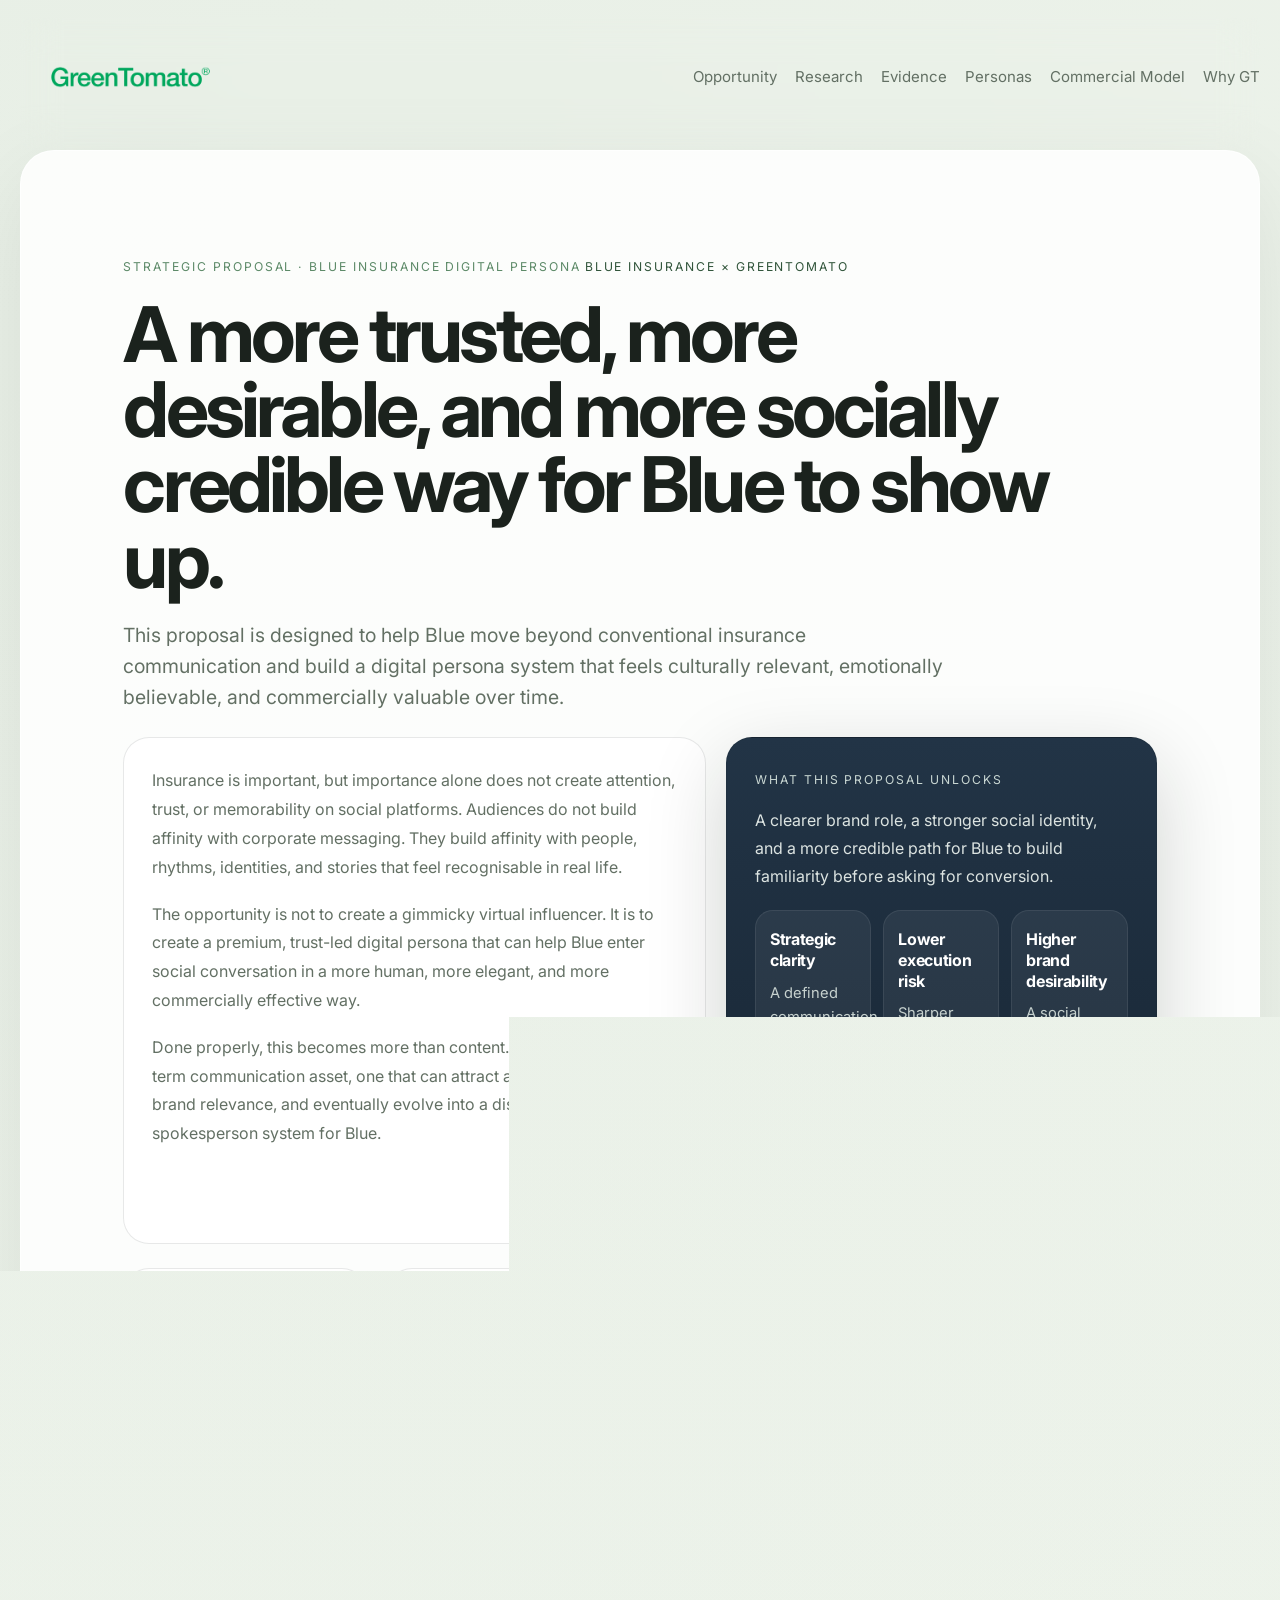
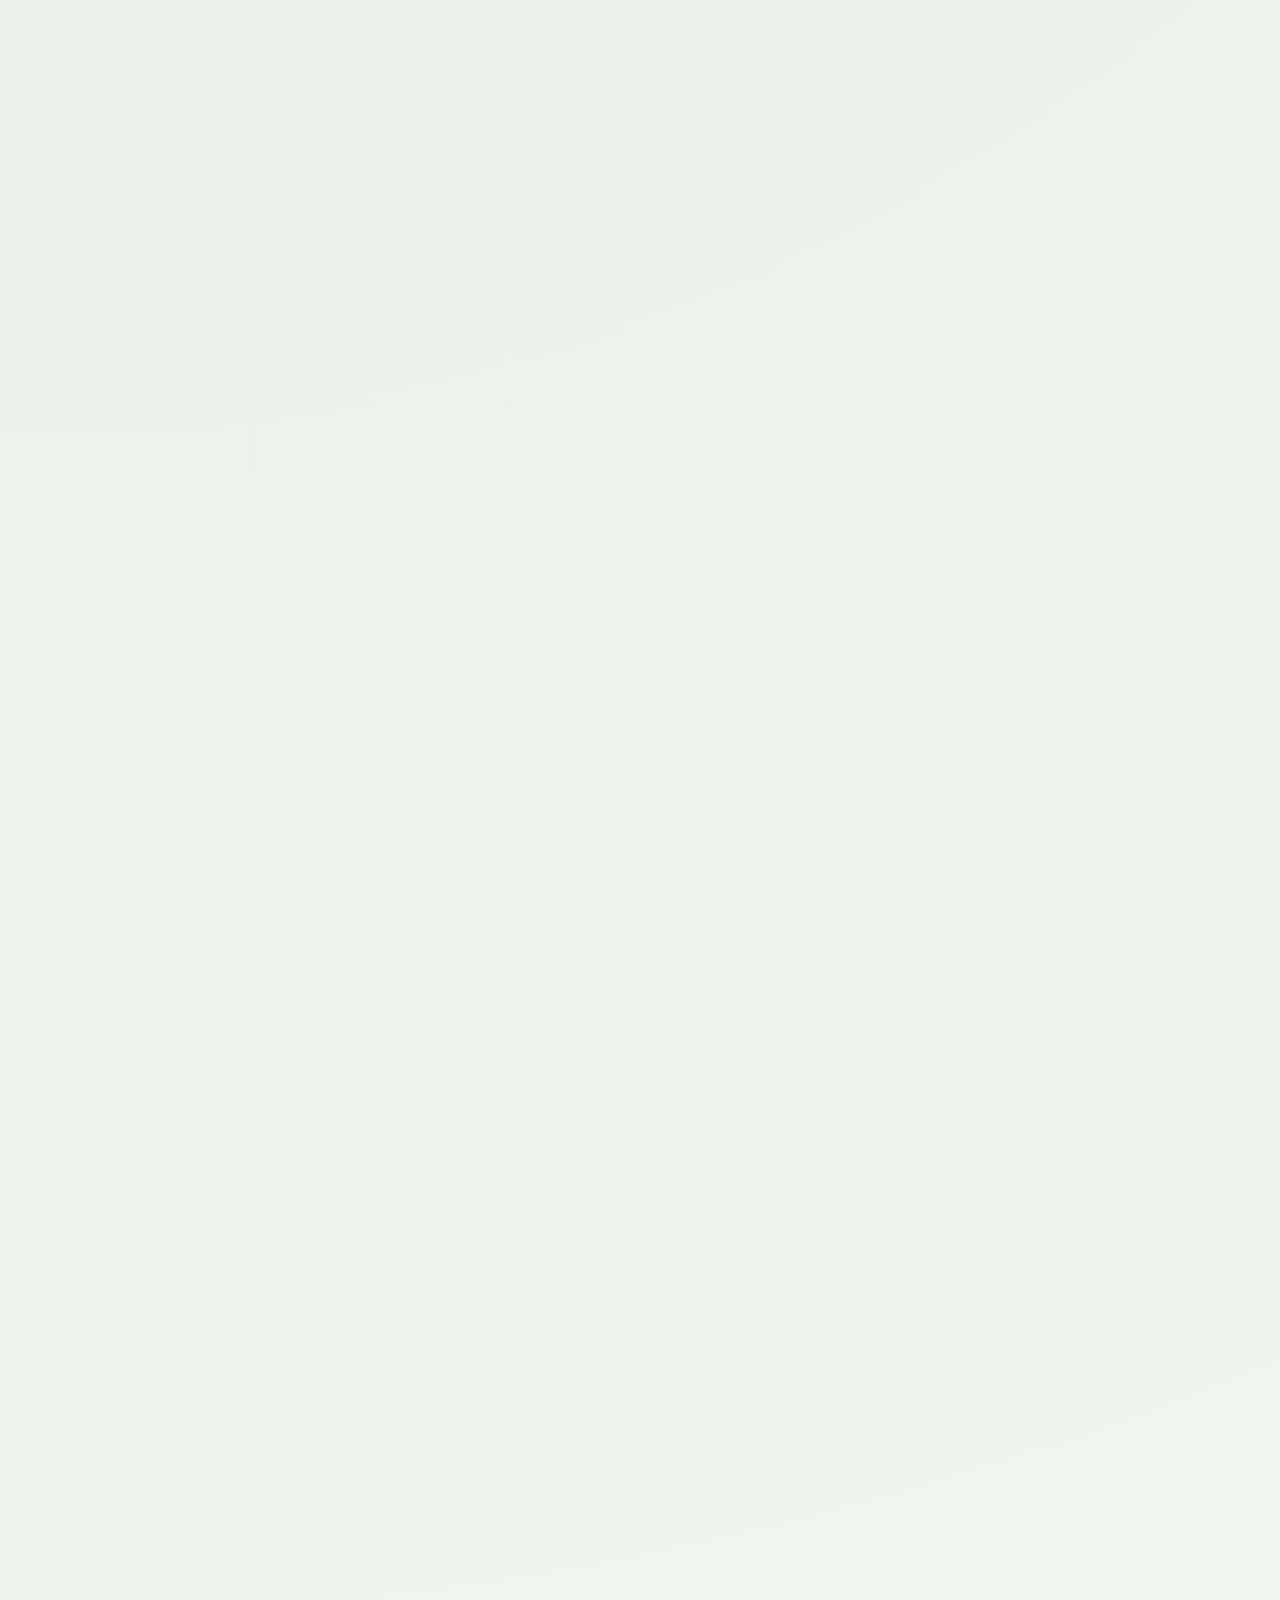
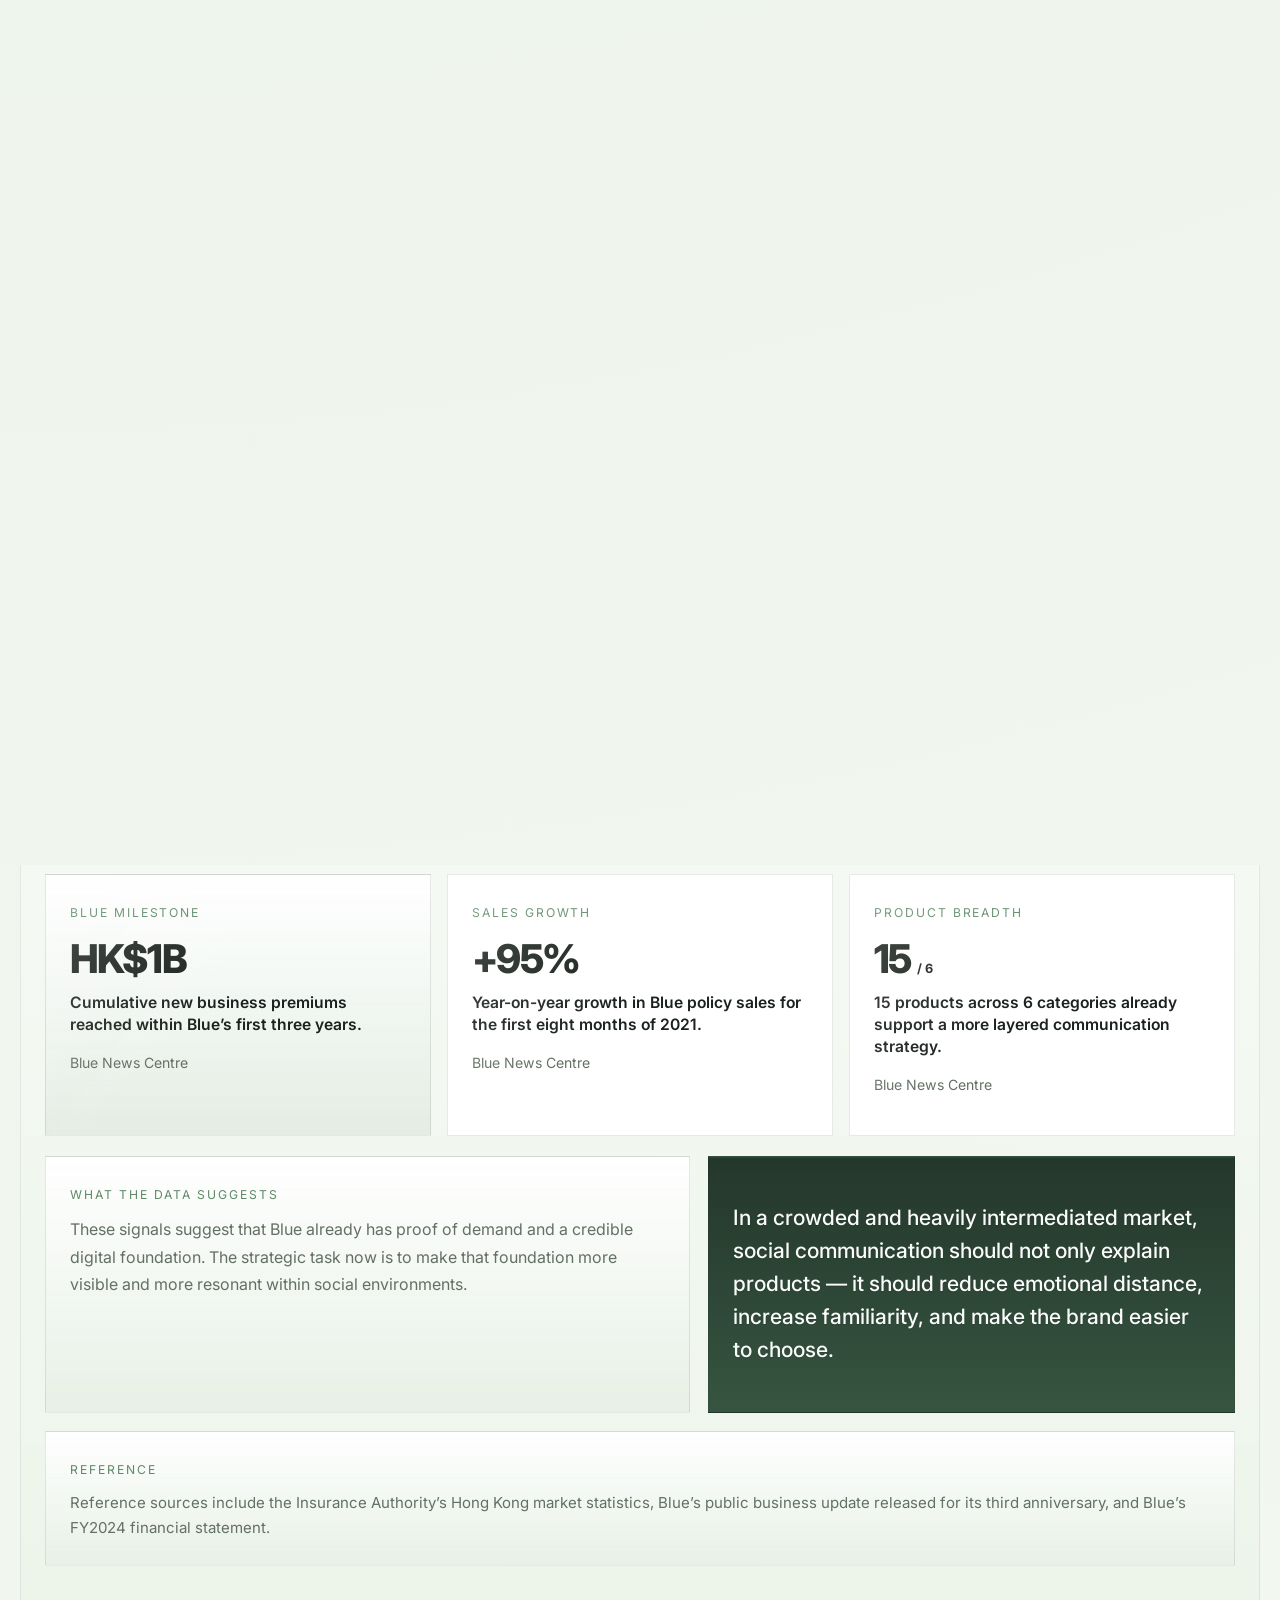
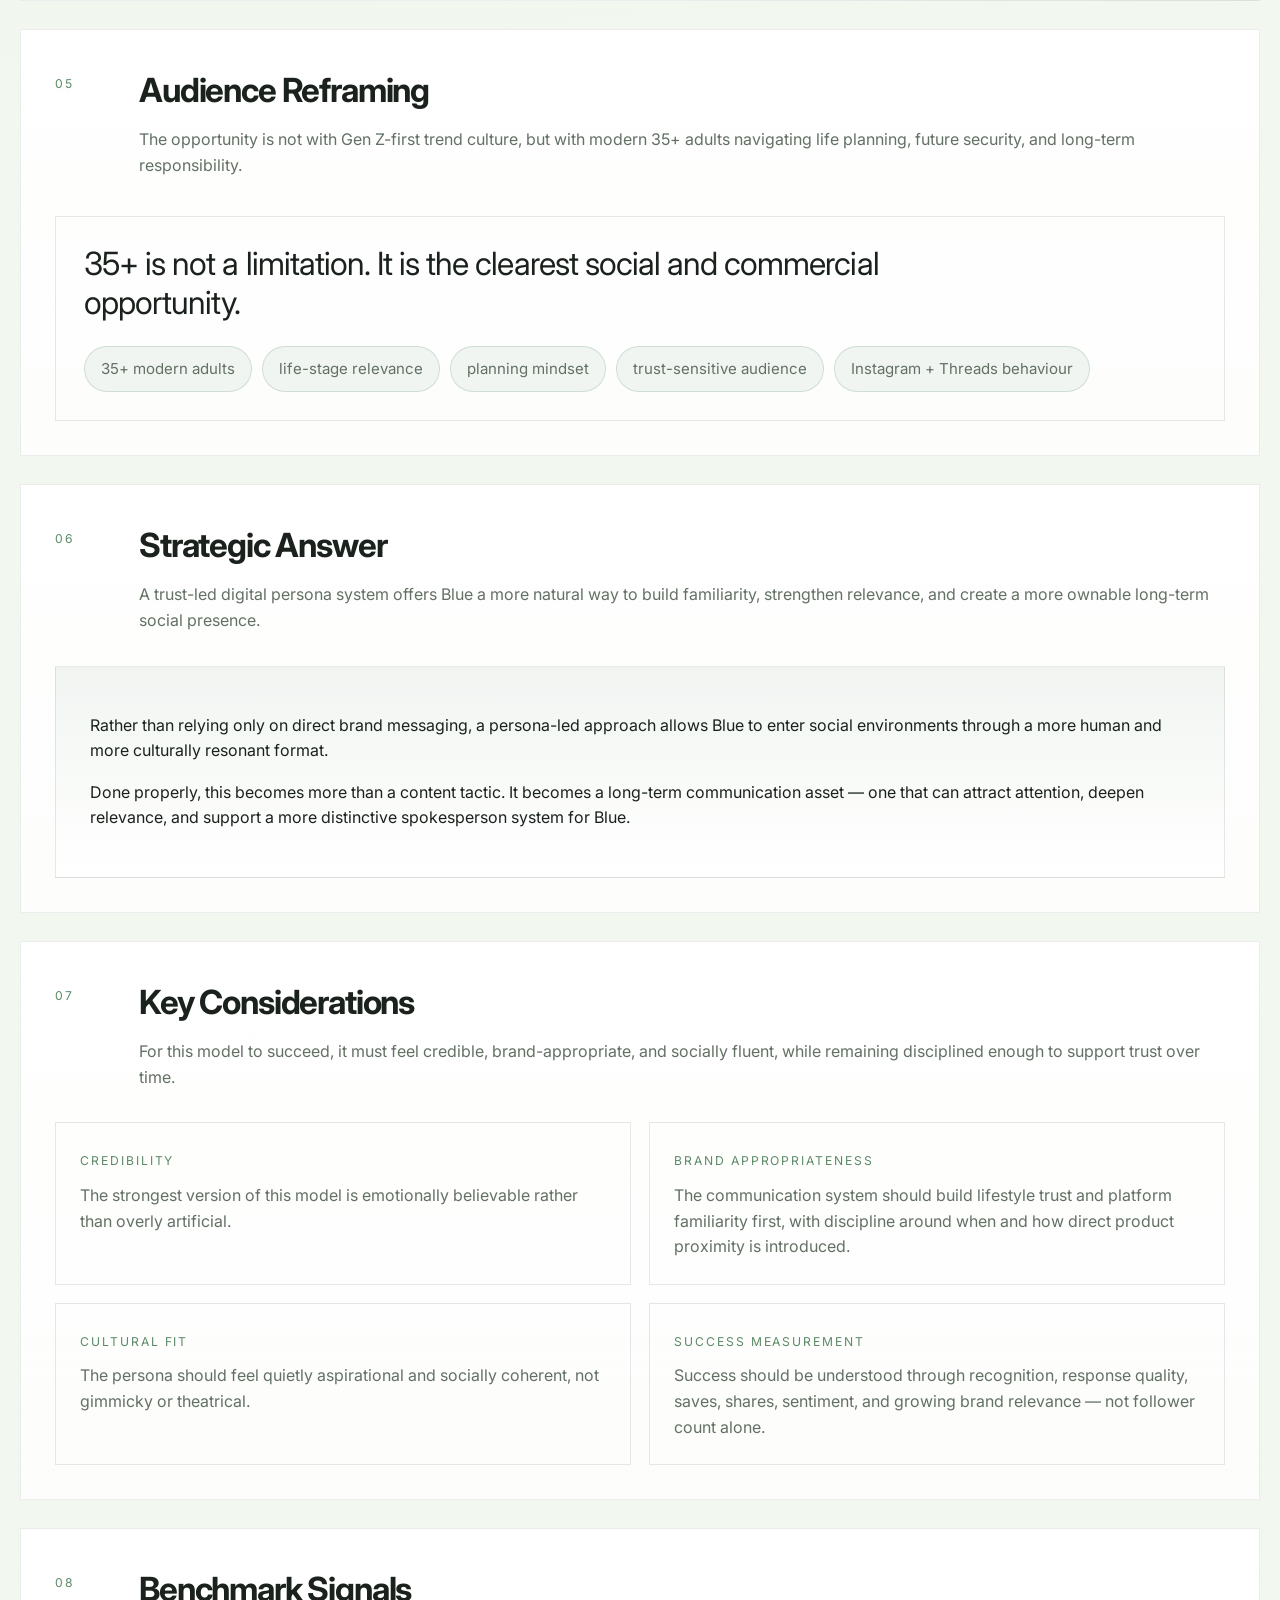
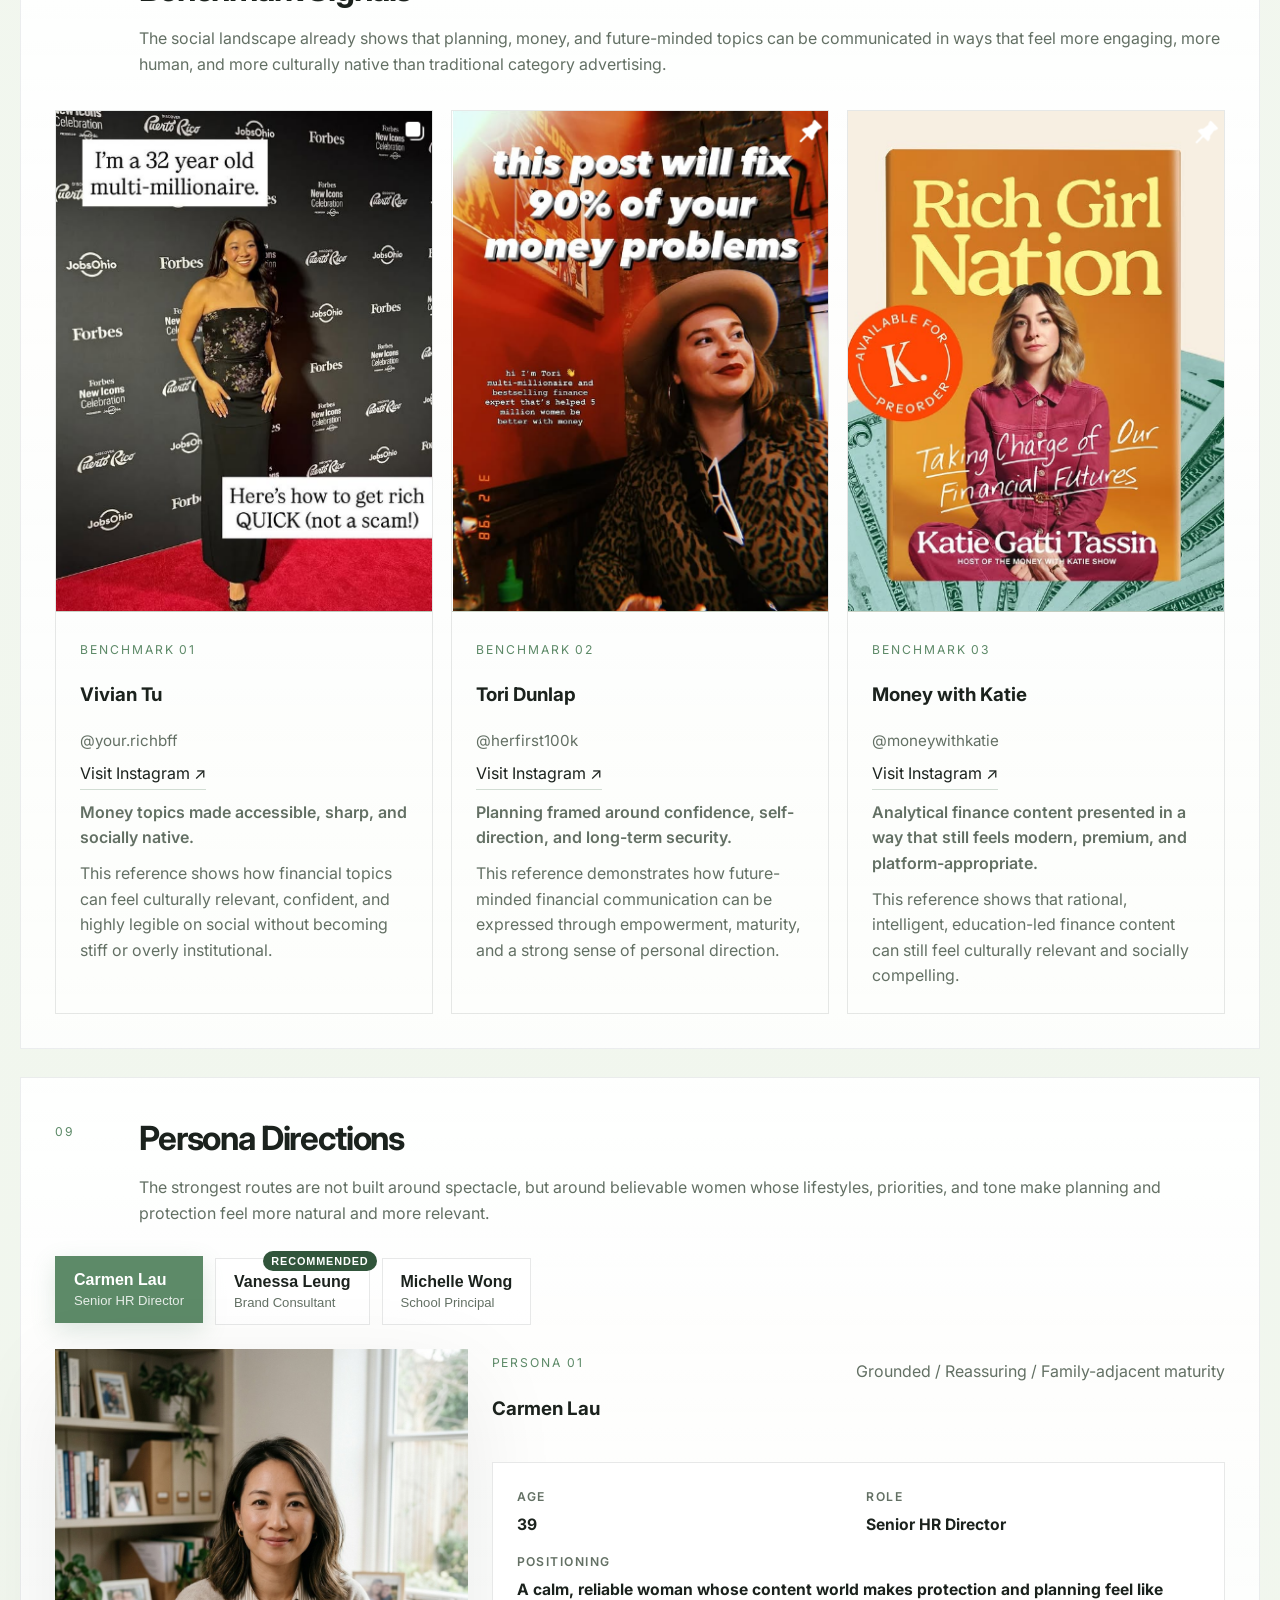
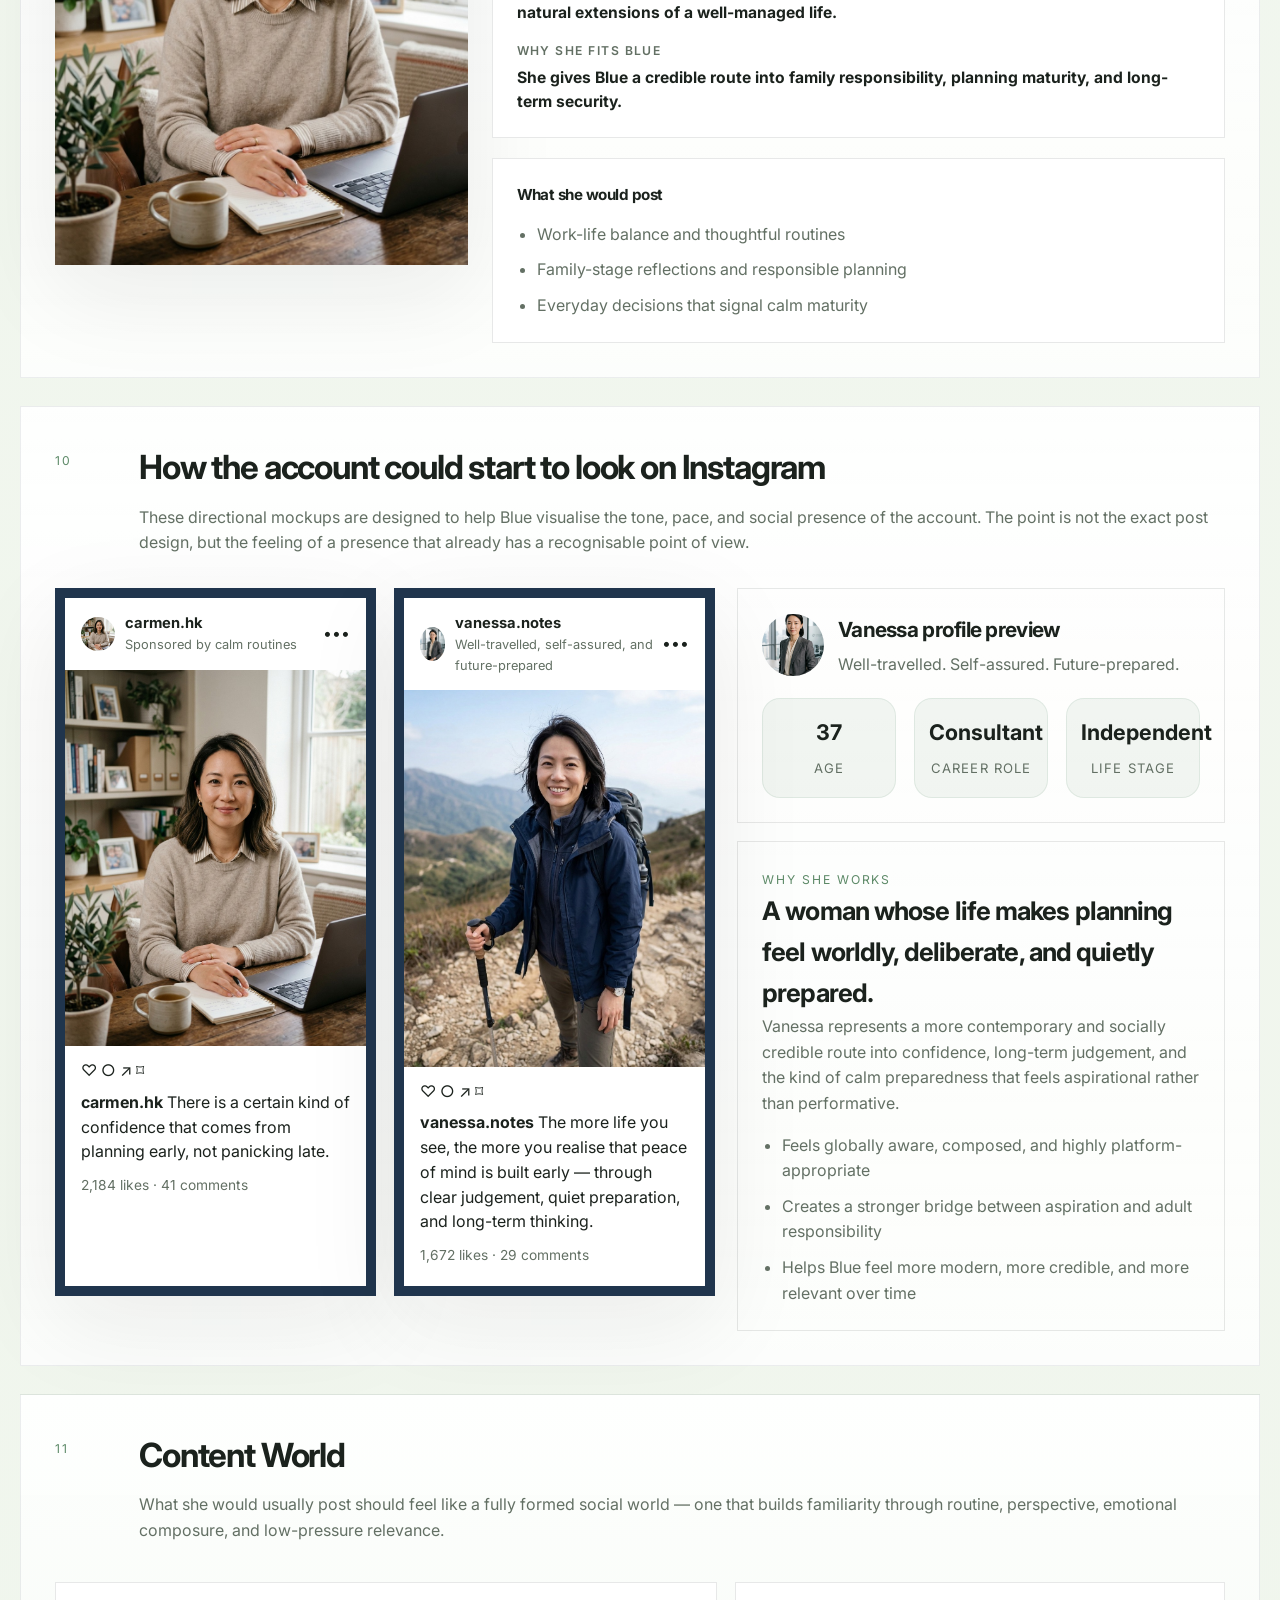
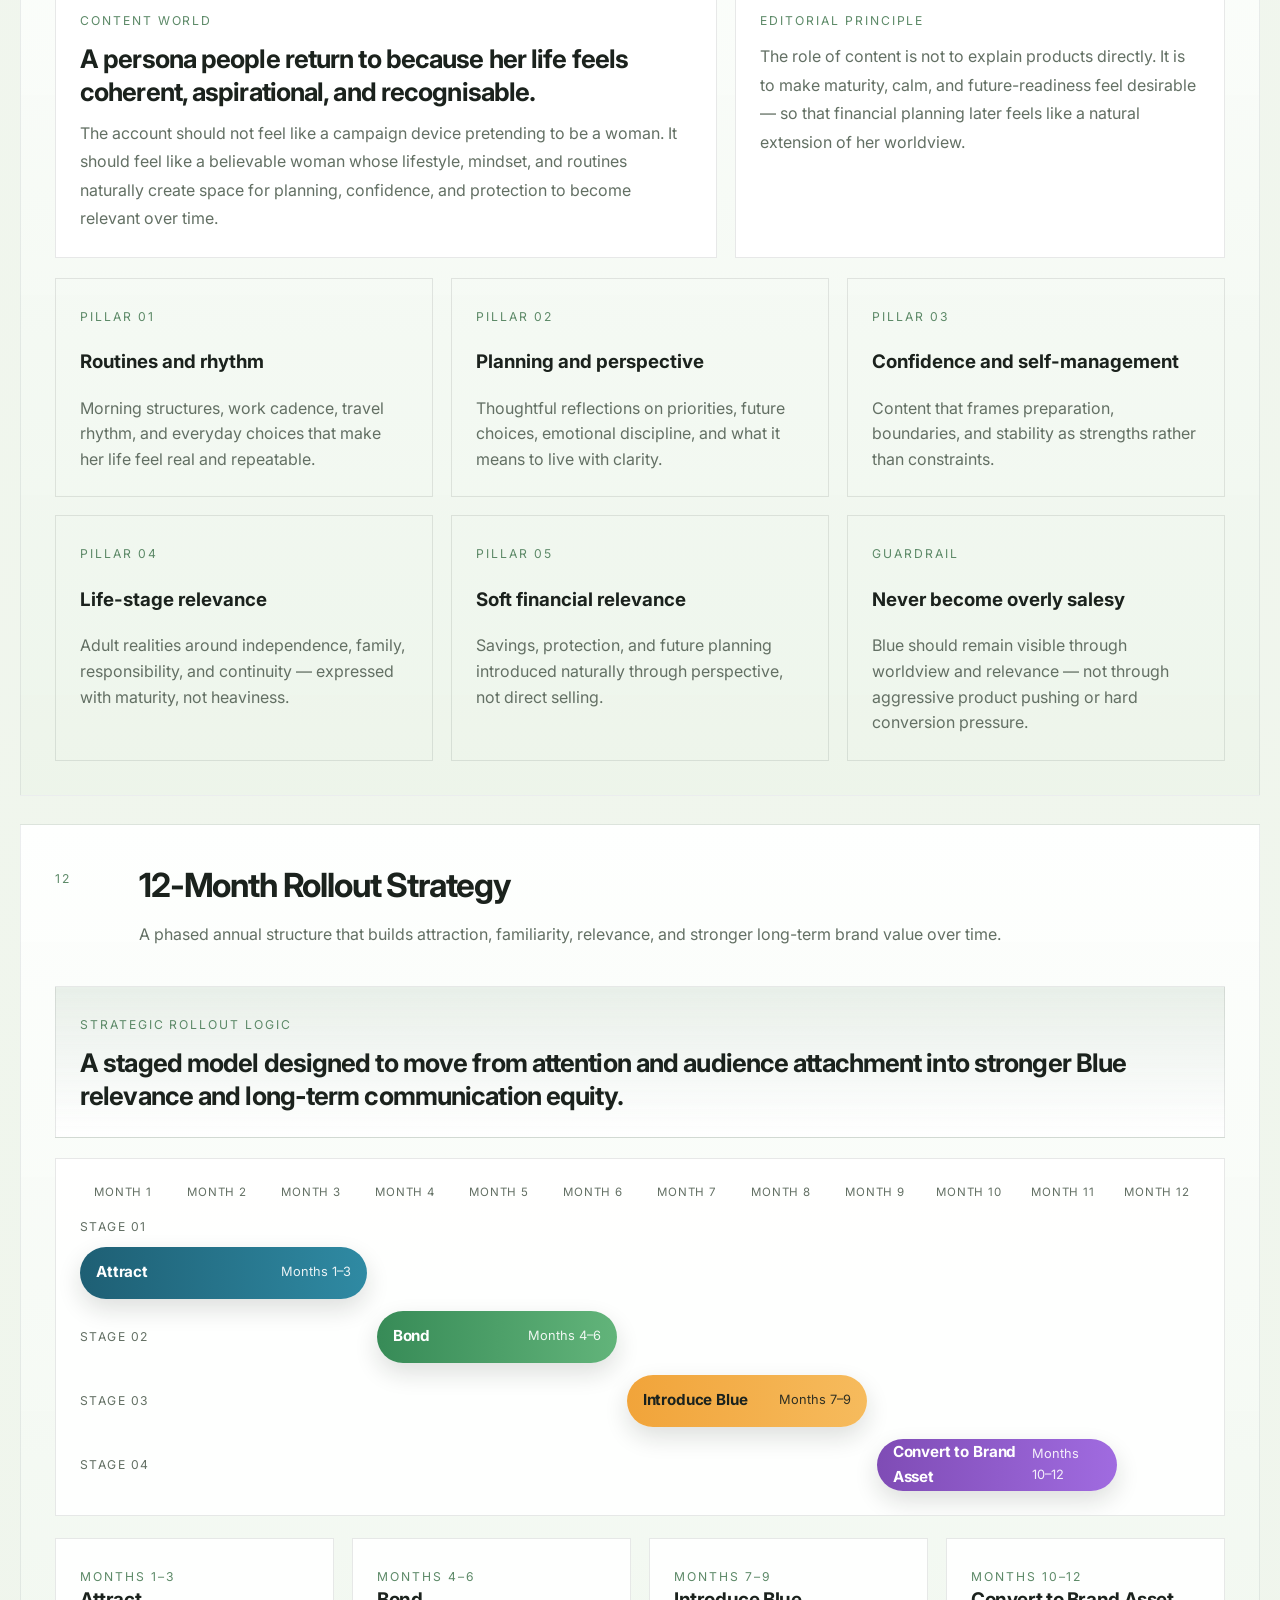
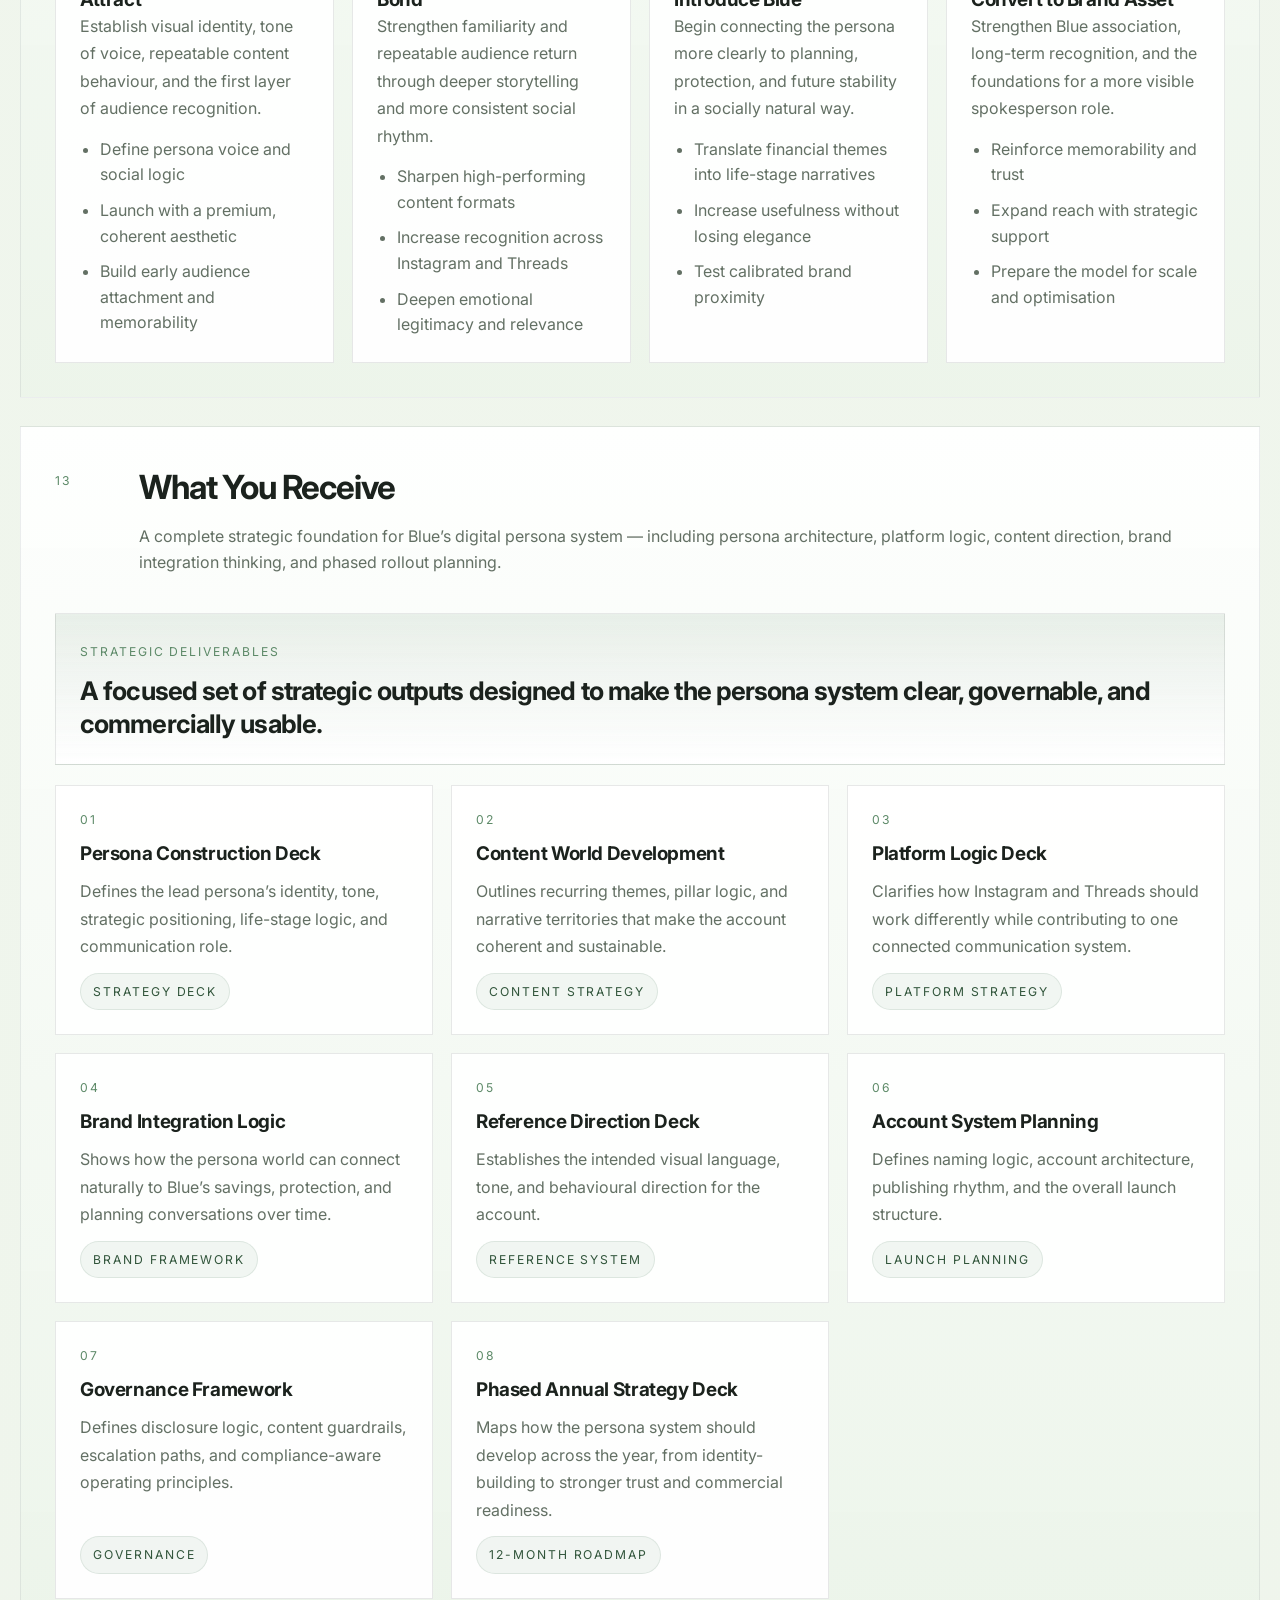
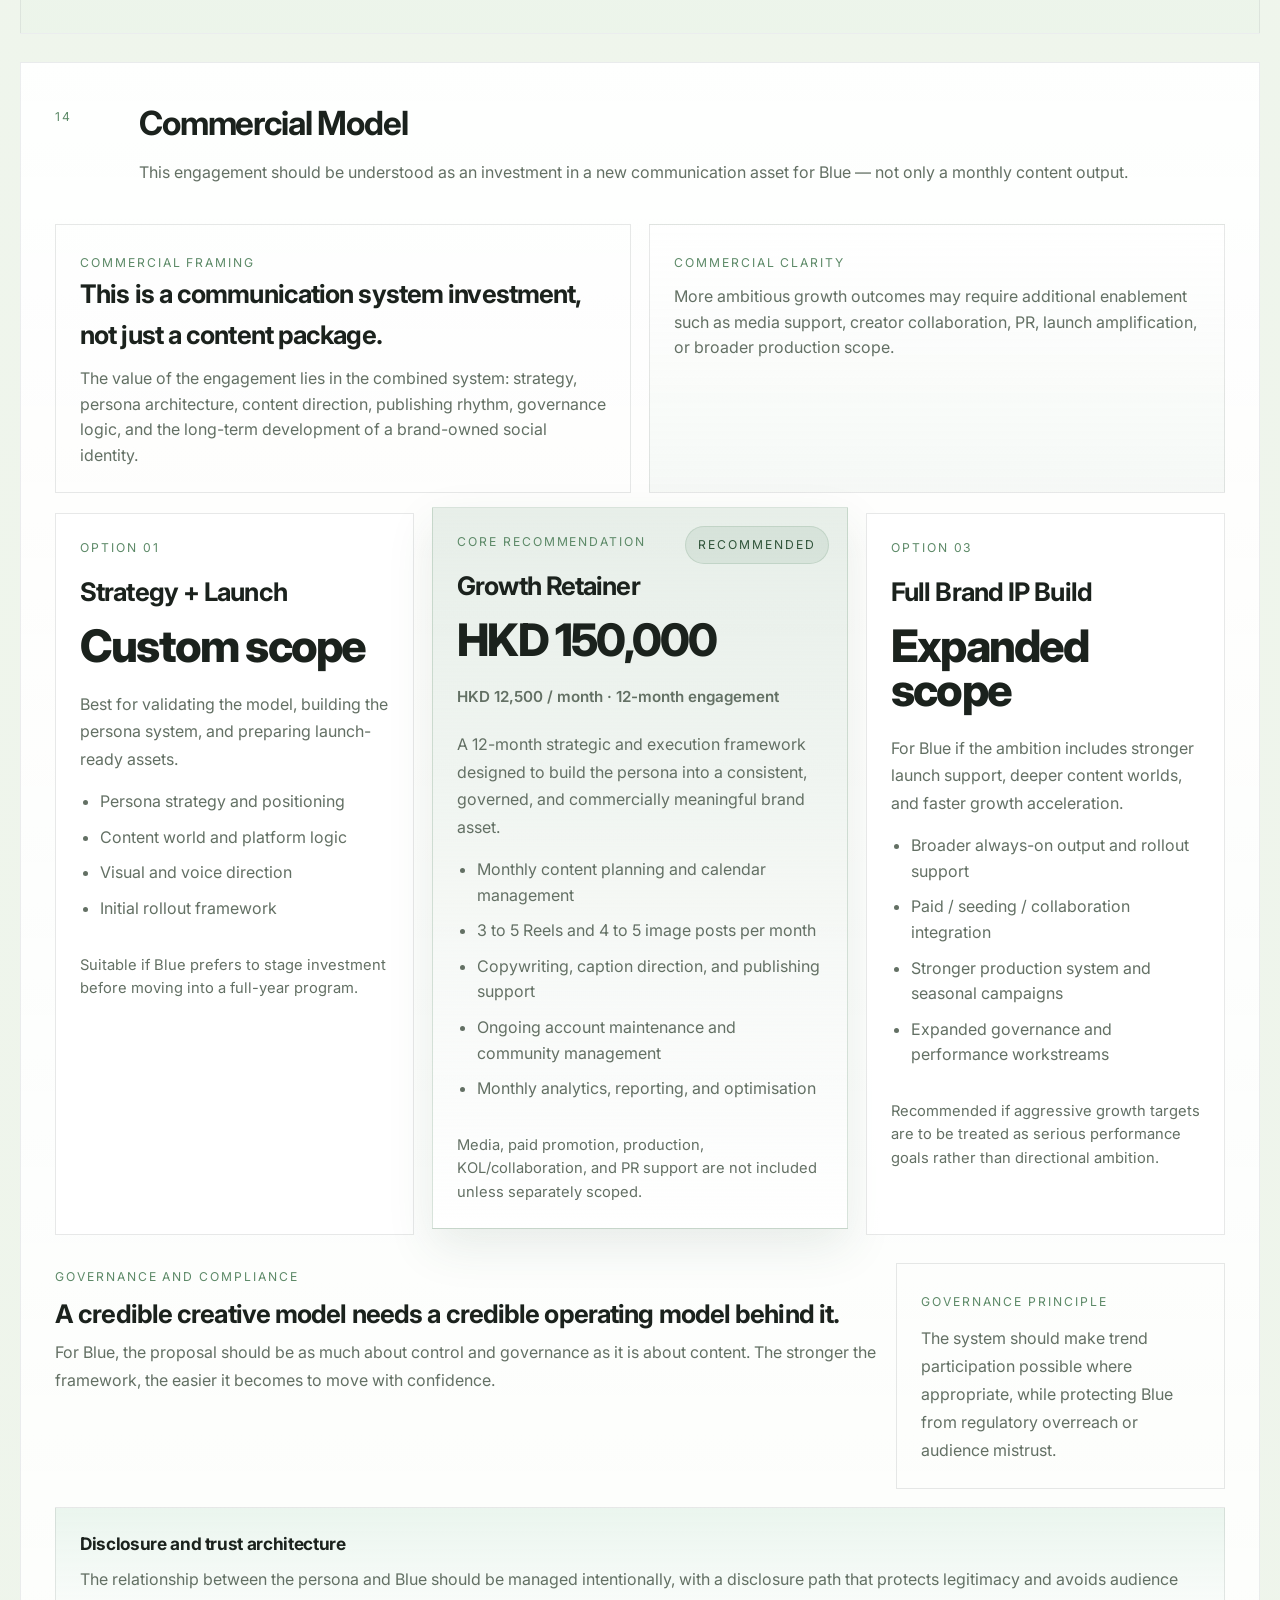
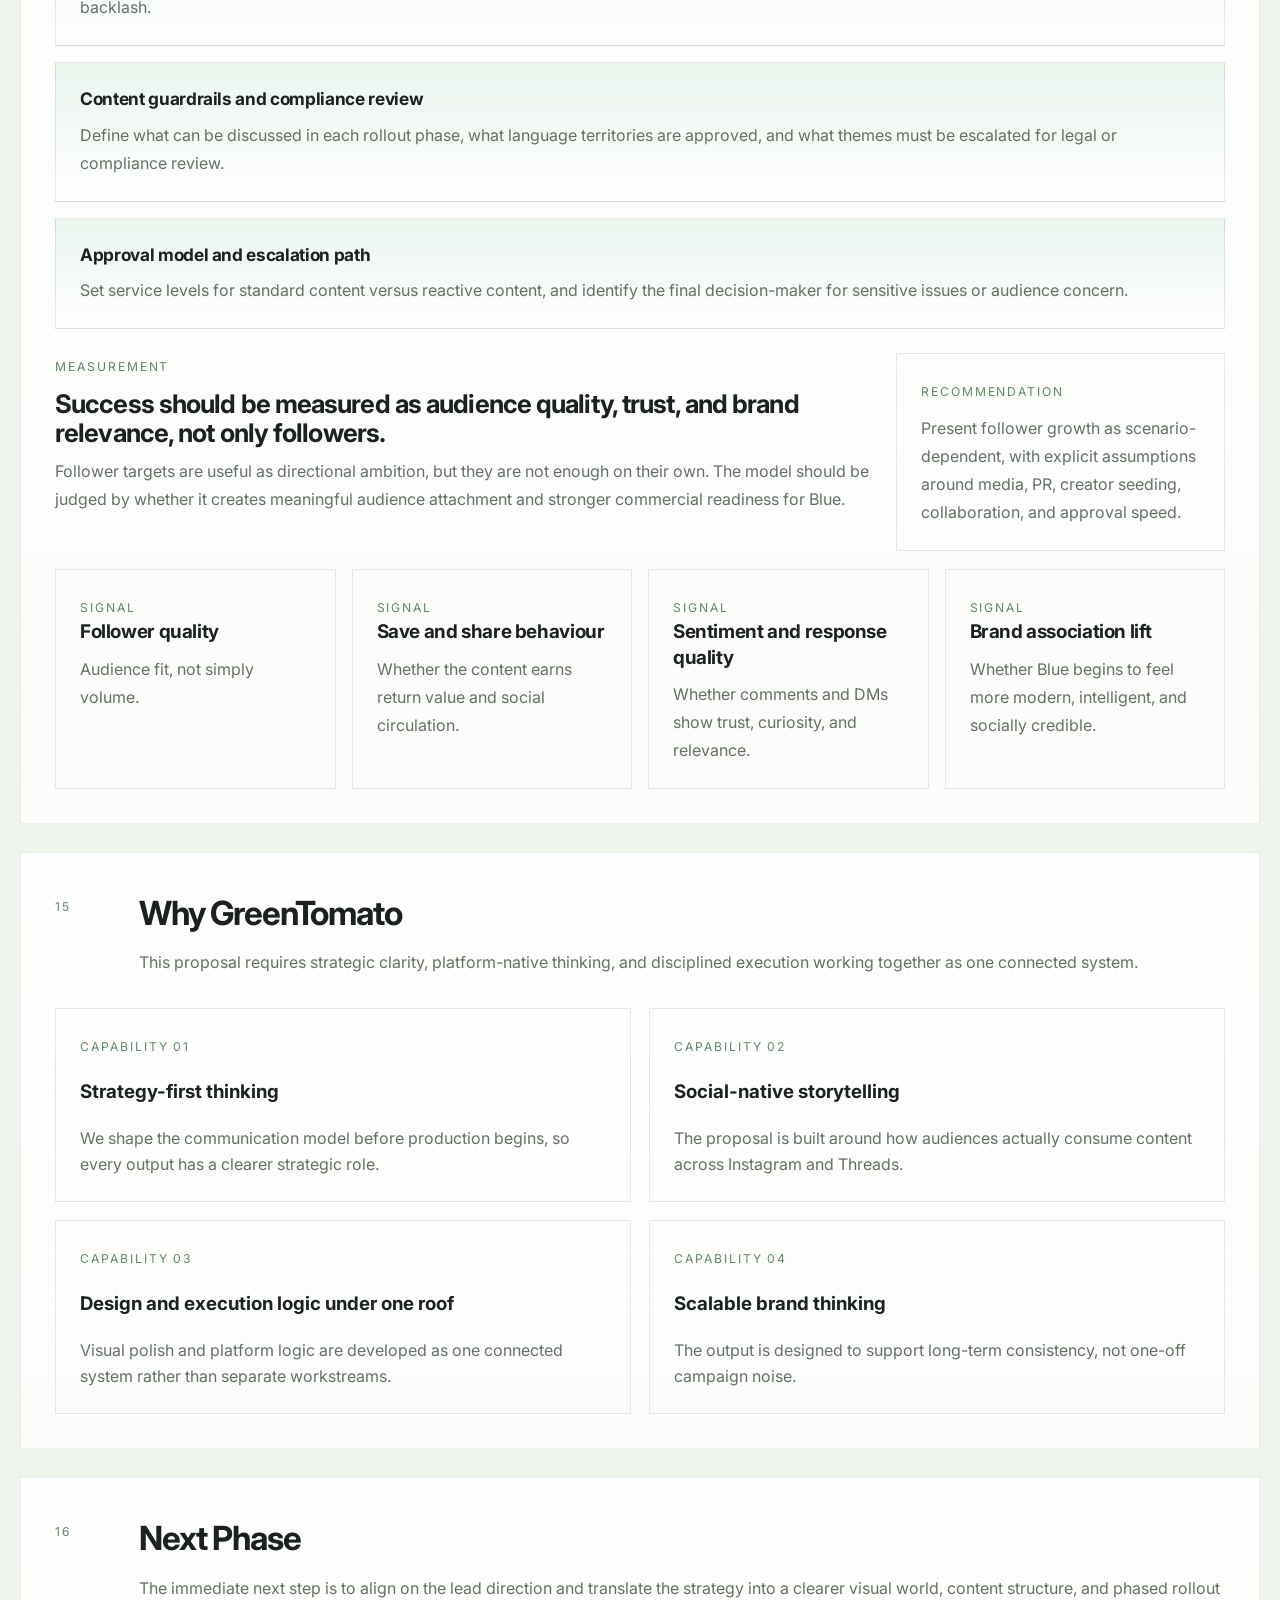
==== commit 221998e2: "Add project timeline section - Week 1-2: Persona Finalization - Week 3-5: Content Development (15-20" ====
--- a/index.html
+++ b/index.html
@@ -1116,6 +1116,105 @@
           </article>
         </div>
       </section>
+
+      <section class="section reveal timeline-section">
+        <div class="section-heading high-impact-heading">
+          <span class="section-index">17</span>
+          <div>
+            <h2>Project Timeline</h2>
+            <p>A clear roadmap from persona selection through launch and into the 12-month strategic rollout.</p>
+          </div>
+        </div>
+
+        <div class="timeline-overview-card premium-card">
+          <span class="benchmark-tag">Implementation Phases</span>
+          <h3>From alignment to launch in 8-10 weeks, then into sustained growth.</h3>
+        </div>
+
+        <div class="timeline-grid">
+          <article class="timeline-card premium-card">
+            <span class="timeline-phase">Week 1-2</span>
+            <h3>Persona Finalization</h3>
+            <ul class="timeline-list">
+              <li>Confirm lead persona direction</li>
+              <li>Align on tone, visual language, and behavioural guidelines</li>
+              <li>Define disclosure and compliance framework</li>
+              <li>Final approval from stakeholders</li>
+            </ul>
+          </article>
+
+          <article class="timeline-card premium-card">
+            <span class="timeline-phase">Week 3-5</span>
+            <h3>Content Development</h3>
+            <ul class="timeline-list">
+              <li>Develop first 15-20 posts (visual + copy)</li>
+              <li>Establish content pillars and recurring formats</li>
+              <li>Create brand integration guidelines</li>
+              <li>Internal review and iteration</li>
+            </ul>
+          </article>
+
+          <article class="timeline-card premium-card">
+            <span class="timeline-phase">Week 6-7</span>
+            <h3>Account Setup & Compliance</h3>
+            <ul class="timeline-list">
+              <li>Set up Instagram and Threads accounts</li>
+              <li>Legal and compliance review of initial content batch</li>
+              <li>Final approval on publishing calendar</li>
+              <li>Prepare community management protocols</li>
+            </ul>
+          </article>
+
+          <article class="timeline-card premium-card">
+            <span class="timeline-phase">Week 8-10</span>
+            <h3>Soft Launch</h3>
+            <ul class="timeline-list">
+              <li>Begin publishing (3-5 posts per week)</li>
+              <li>Monitor audience response and engagement quality</li>
+              <li>Weekly optimisation based on performance data</li>
+              <li>Prepare Month 2-3 content pipeline</li>
+            </ul>
+          </article>
+
+          <article class="timeline-card premium-card">
+            <span class="timeline-phase">Month 4-6</span>
+            <h3>Bond & Deepen</h3>
+            <ul class="timeline-list">
+              <li>Sharpen high-performing content formats</li>
+              <li>Increase recognition across Instagram and Threads</li>
+              <li>Deepen emotional legitimacy and relevance</li>
+              <li>First brand proximity tests (subtle Blue integration)</li>
+            </ul>
+          </article>
+
+          <article class="timeline-card premium-card">
+            <span class="timeline-phase">Month 7-9</span>
+            <h3>Introduce Blue</h3>
+            <ul class="timeline-list">
+              <li>Connect persona to planning and protection themes</li>
+              <li>Translate financial topics into life-stage narratives</li>
+              <li>Increase usefulness without losing elegance</li>
+              <li>Test calibrated brand proximity</li>
+            </ul>
+          </article>
+
+          <article class="timeline-card premium-card featured-timeline-card">
+            <span class="timeline-phase">Month 10-12</span>
+            <h3>Convert to Brand Asset</h3>
+            <ul class="timeline-list">
+              <li>Strengthen Blue association and long-term recognition</li>
+              <li>Prepare spokesperson evolution</li>
+              <li>Expand reach with strategic support</li>
+              <li>Year 2 planning and optimisation</li>
+            </ul>
+          </article>
+        </div>
+
+        <div class="timeline-note-card premium-card">
+          <span class="mini-label">Note</span>
+          <p>Timeline assumes standard approval cycles and may be adjusted based on compliance review speed, stakeholder availability, and audience response patterns.</p>
+        </div>
+      </section>
     </main>
   </div>
   <script src="./script.js"></script>
--- a/style.css
+++ b/style.css
@@ -1571,6 +1571,78 @@
   line-height: 1.75;
 }
 
+/* Timeline Section */
+.timeline-overview-card {
+  margin-bottom: 24px;
+  background: linear-gradient(180deg, rgba(93, 138, 104, 0.12), rgba(255,255,255,0.98));
+}
+
+.timeline-overview-card h3 {
+  margin-top: 10px;
+  line-height: 1.3;
+}
+
+.timeline-grid {
+  display: grid;
+  grid-template-columns: repeat(3, minmax(0, 1fr));
+  gap: 16px;
+  margin-bottom: 18px;
+}
+
+.timeline-card {
+  display: flex;
+  flex-direction: column;
+  gap: 12px;
+}
+
+.timeline-phase {
+  display: inline-block;
+  padding: 6px 12px;
+  border-radius: 999px;
+  background: rgba(93, 138, 104, 0.08);
+  border: 1px solid rgba(93, 138, 104, 0.14);
+  font-size: 0.72rem;
+  font-weight: 700;
+  letter-spacing: 0.08em;
+  text-transform: uppercase;
+  color: var(--accent-dark-green);
+  width: fit-content;
+}
+
+.timeline-card h3 {
+  margin: 0;
+  font-size: 1.15rem;
+  line-height: 1.3;
+  letter-spacing: -0.02em;
+}
+
+.timeline-list {
+  margin: 0;
+  padding-left: 18px;
+  color: var(--muted);
+}
+
+.timeline-list li + li {
+  margin-top: 10px;
+}
+
+.featured-timeline-card {
+  background: linear-gradient(180deg, rgba(93, 138, 104, 0.14), rgba(255,255,255,0.98));
+  border-color: rgba(93, 138, 104, 0.24);
+}
+
+.timeline-note-card {
+  background: linear-gradient(180deg, rgba(255,255,255,0.96), rgba(93, 138, 104, 0.04));
+  padding: 18px 24px;
+}
+
+.timeline-note-card p {
+  margin: 0;
+  color: var(--muted);
+  font-size: 0.92rem;
+  line-height: 1.65;
+}
+
 .reveal {
   opacity: 0;
   transform: translateY(18px);
@@ -1600,7 +1672,8 @@
   .deliverables-card-grid,
   .rollout-cards-grid,
   .content-world-top,
-  .content-world-grid {
+  .content-world-grid,
+  .timeline-grid {
     grid-template-columns: 1fr;
   }
 
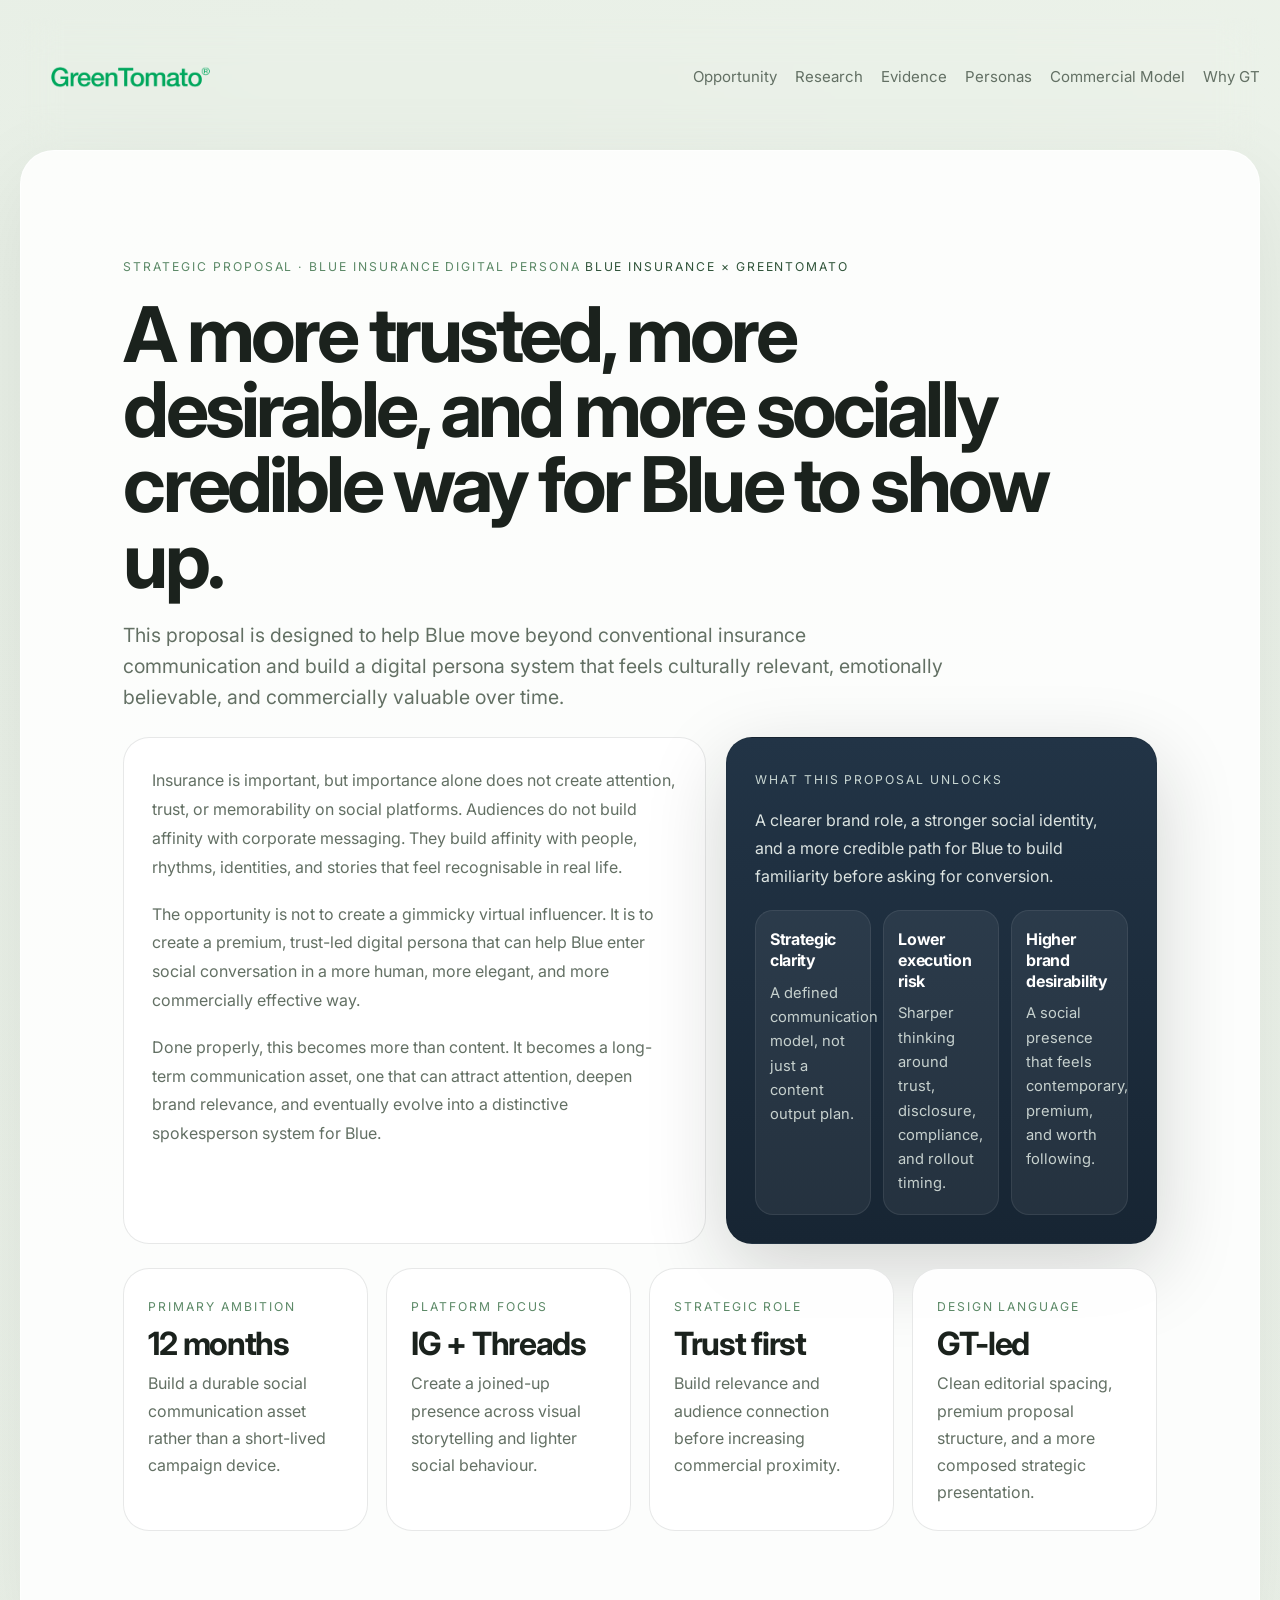
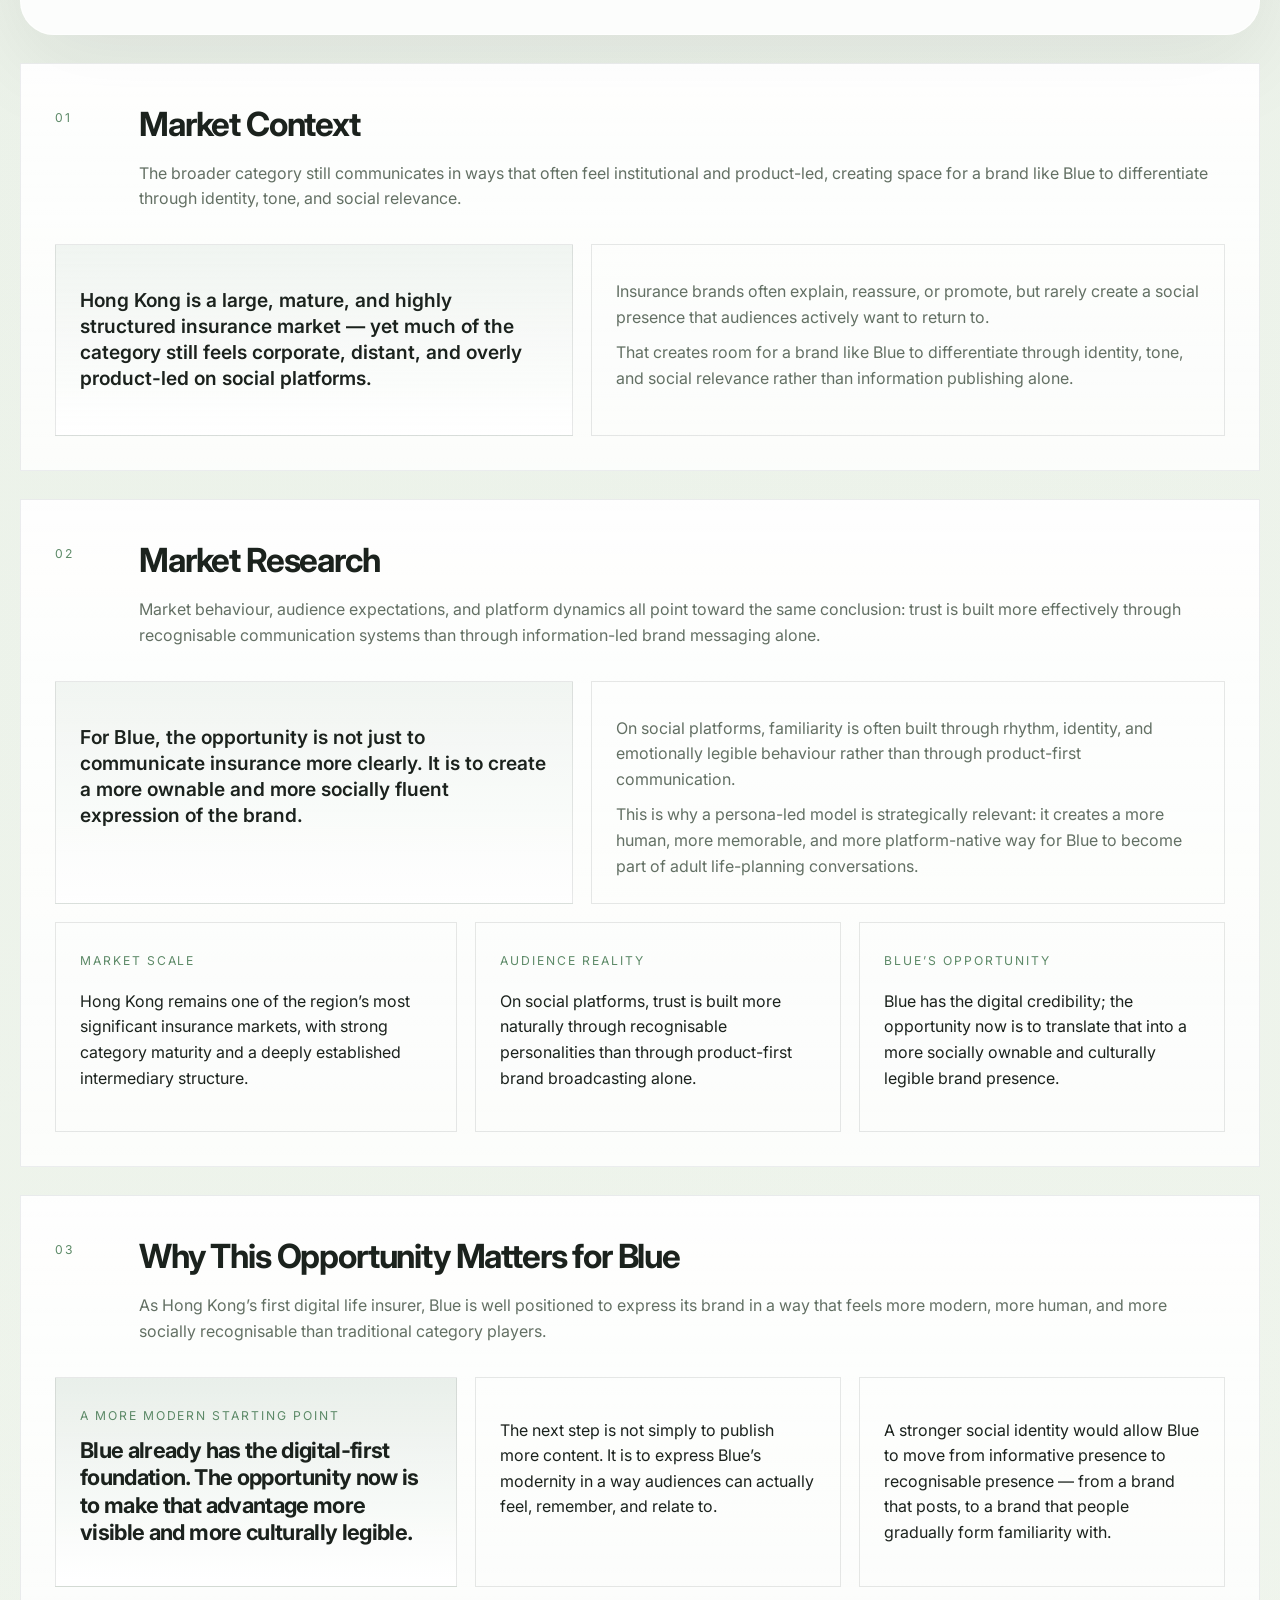
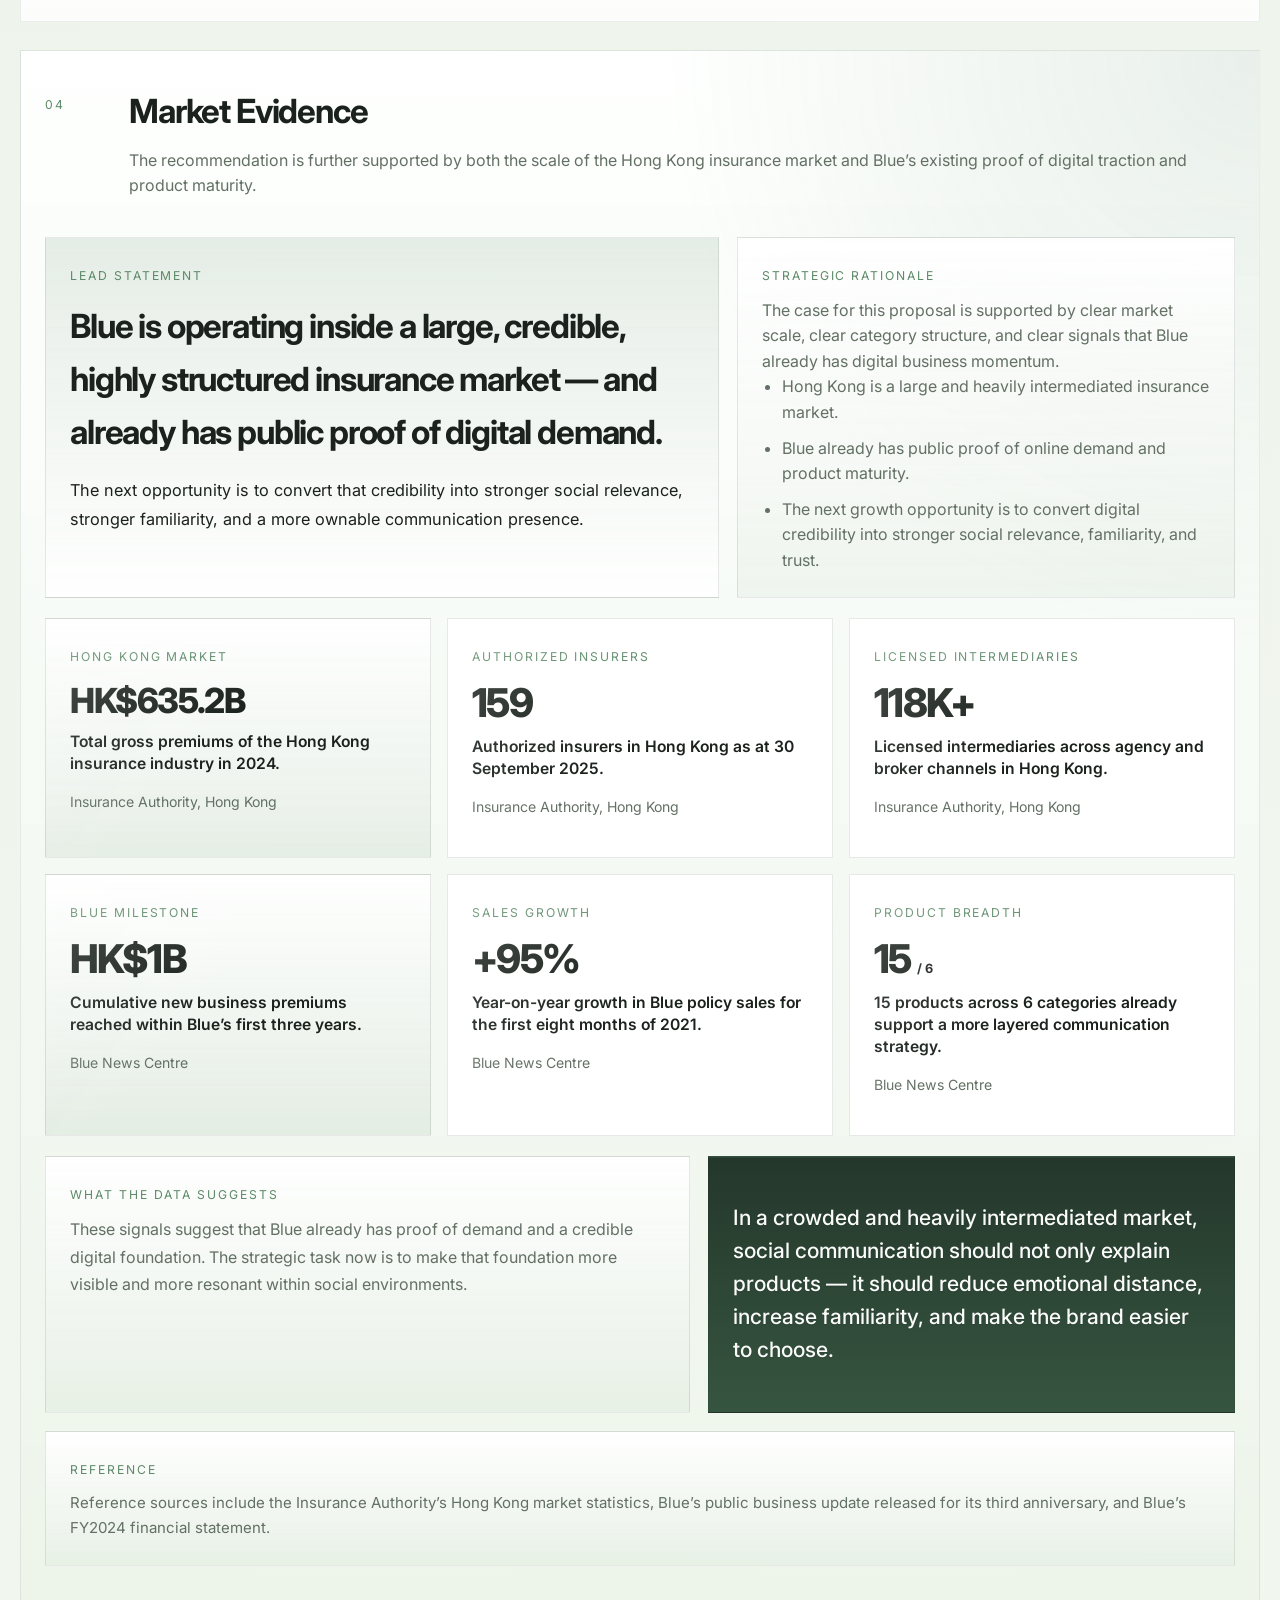
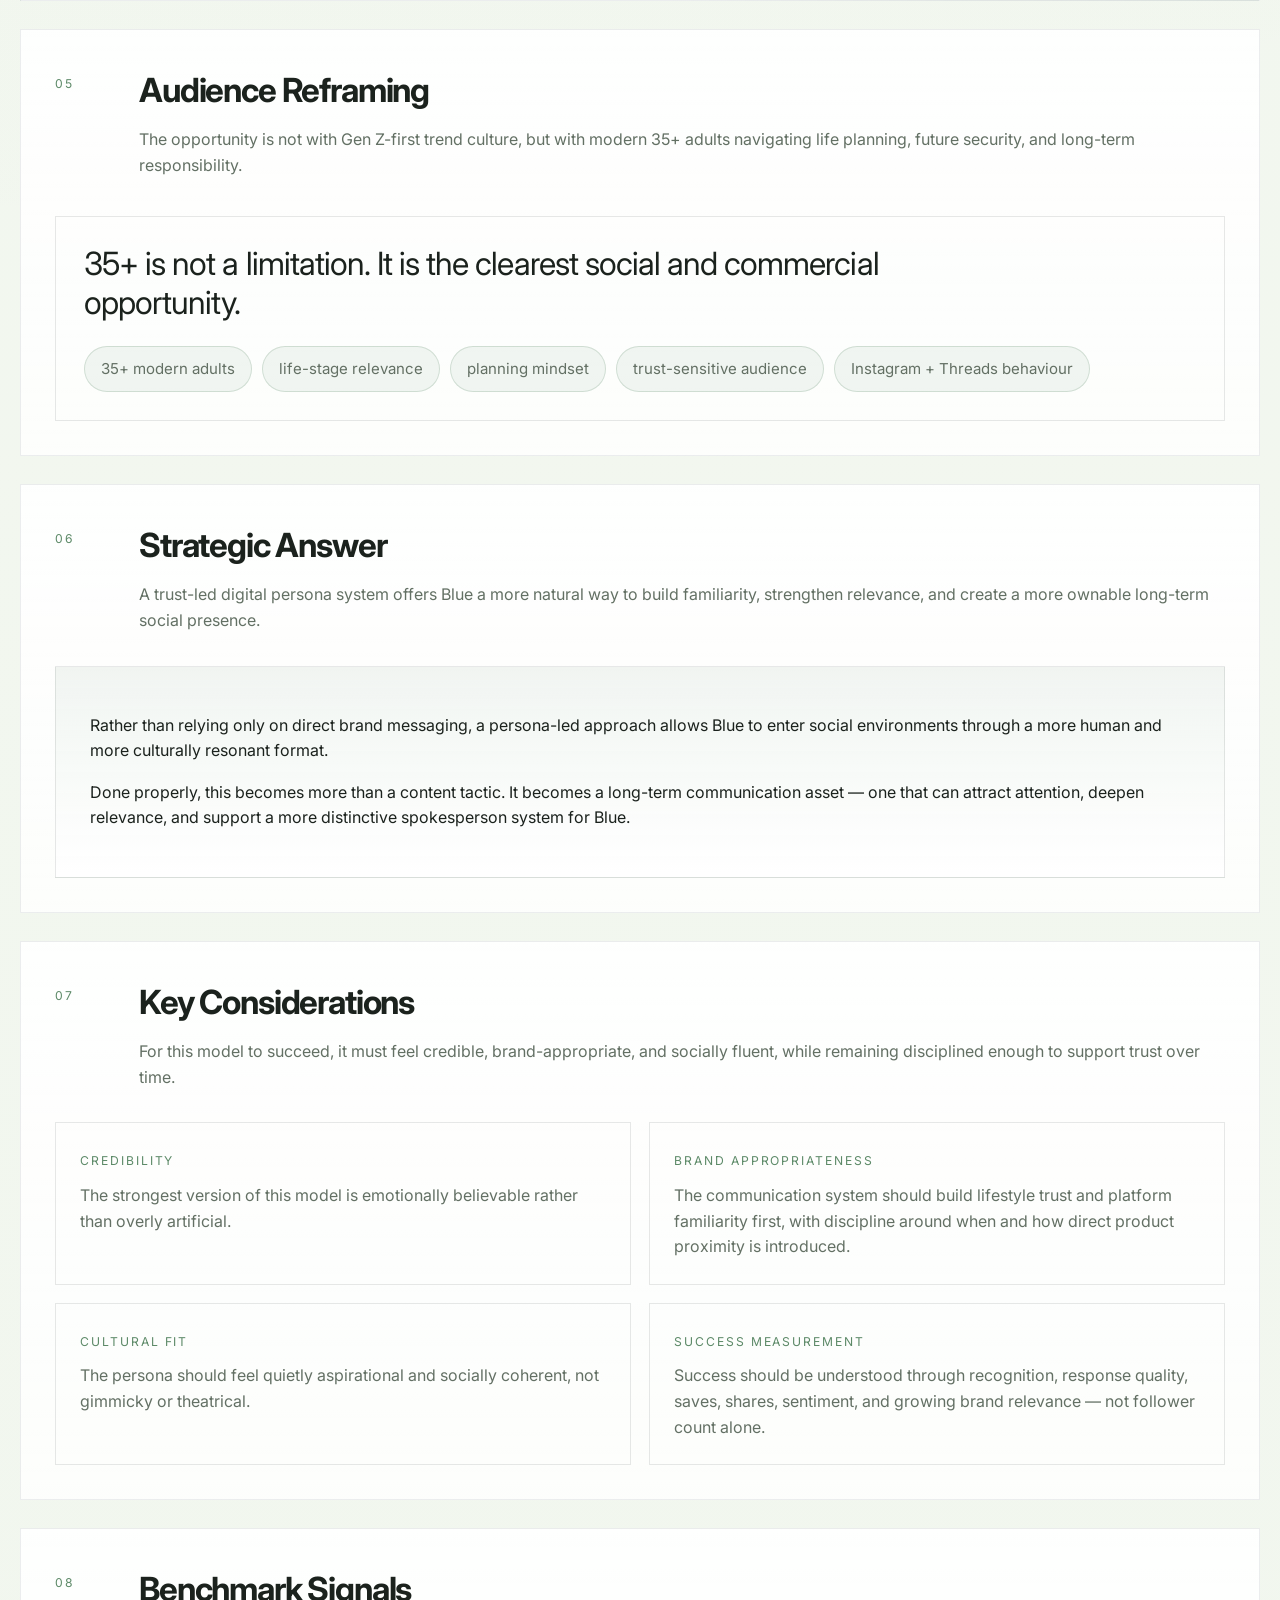
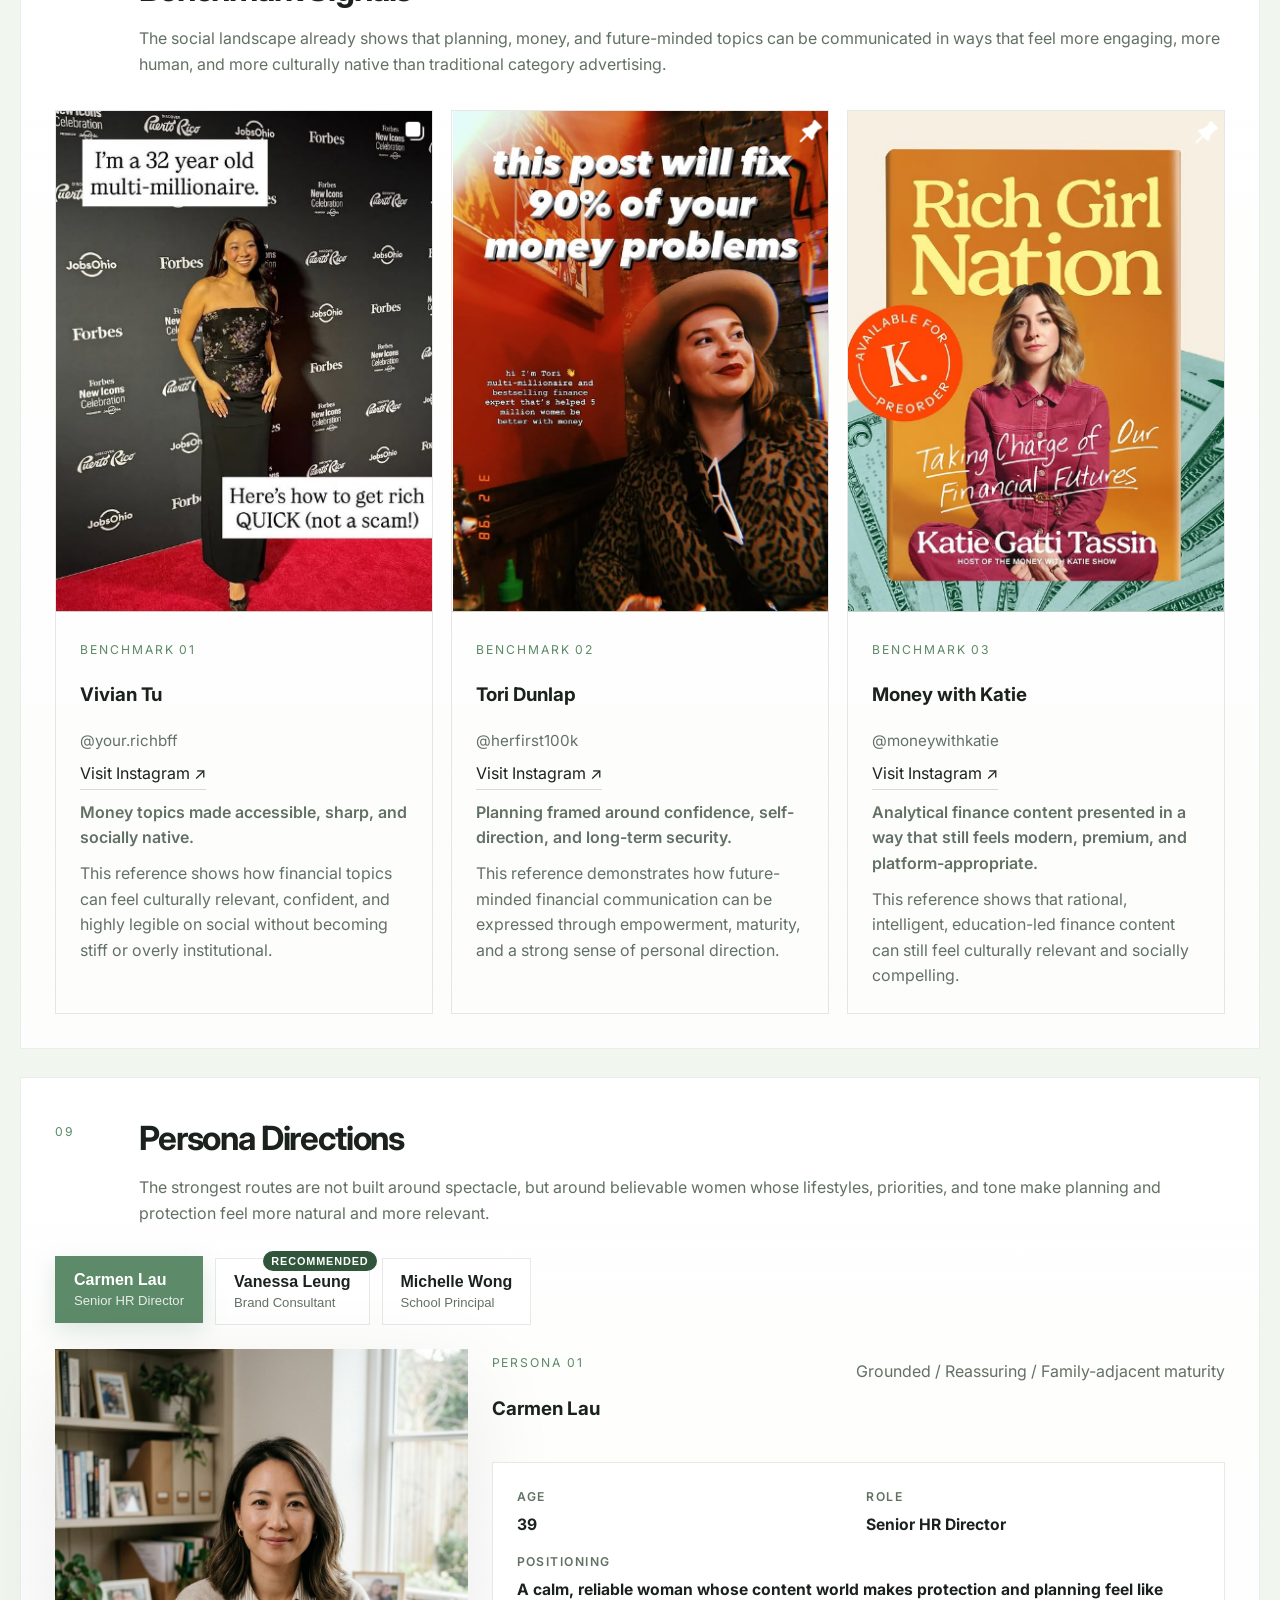
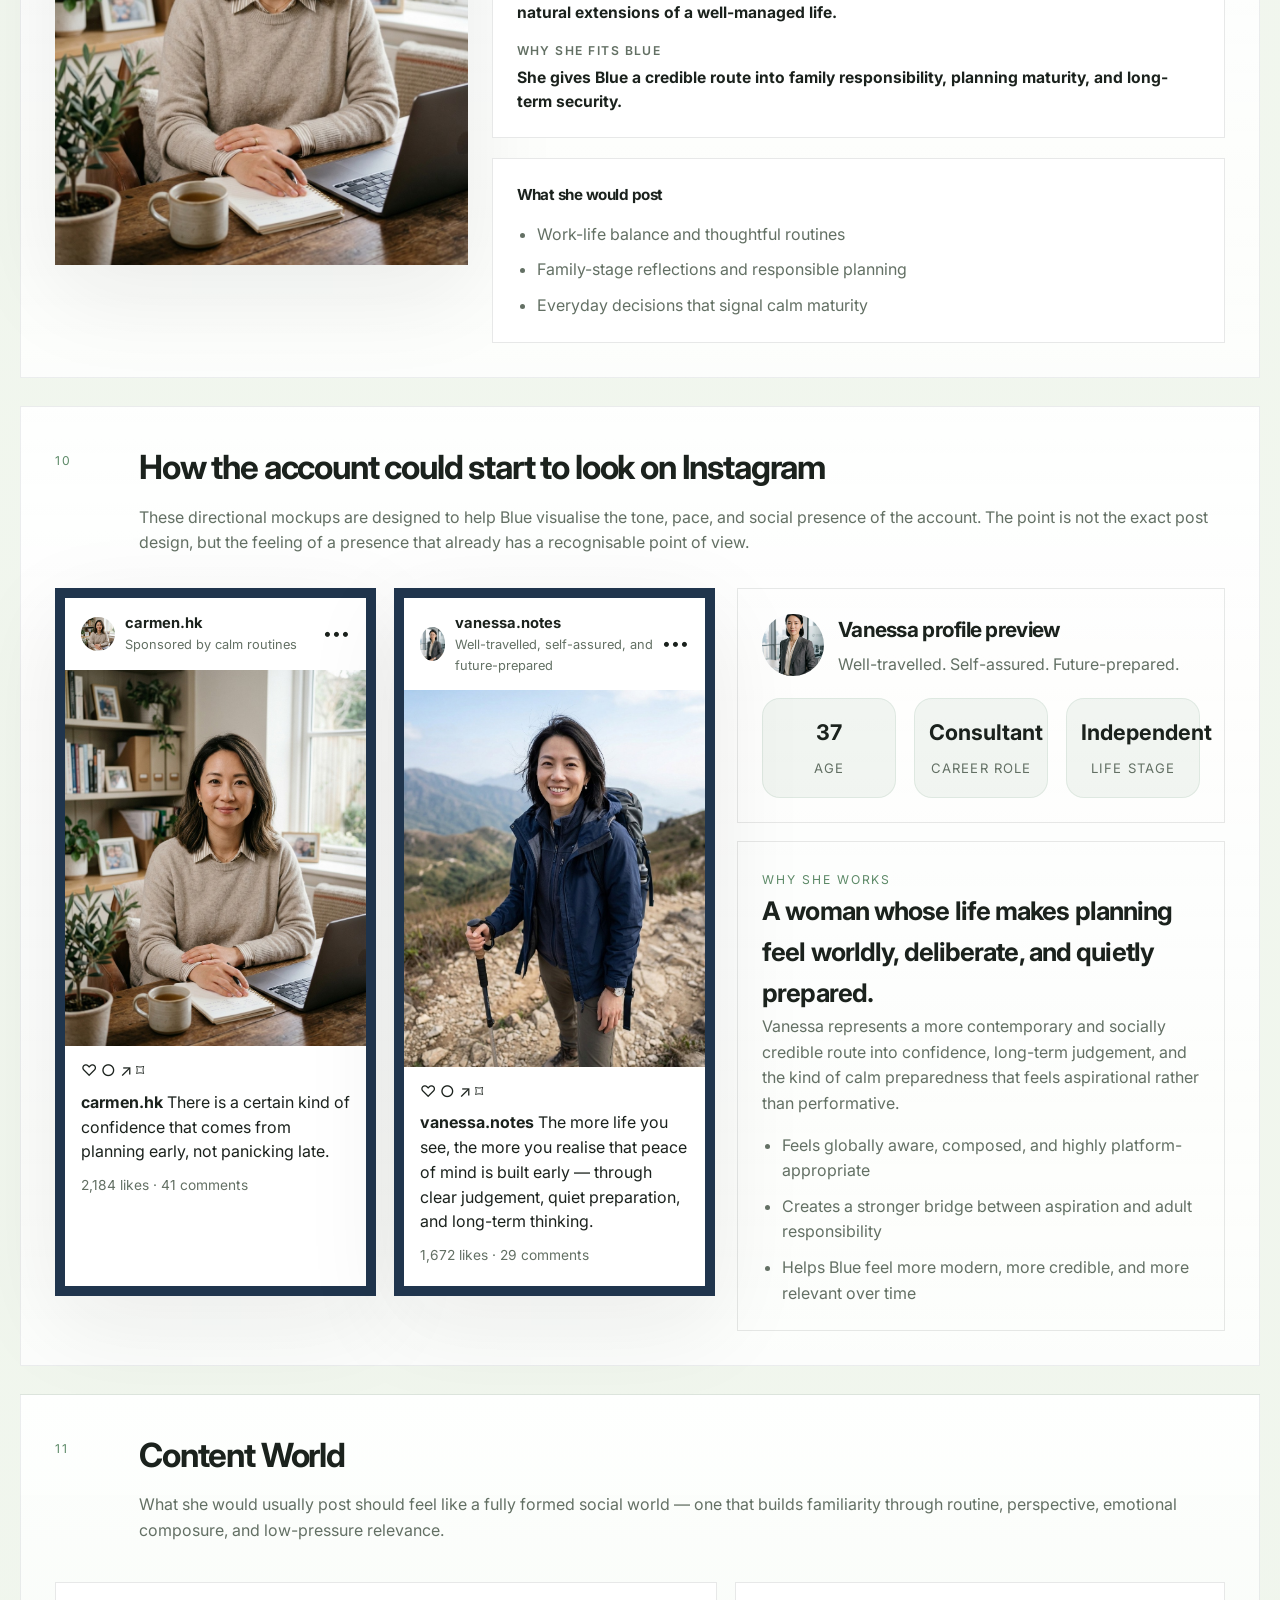
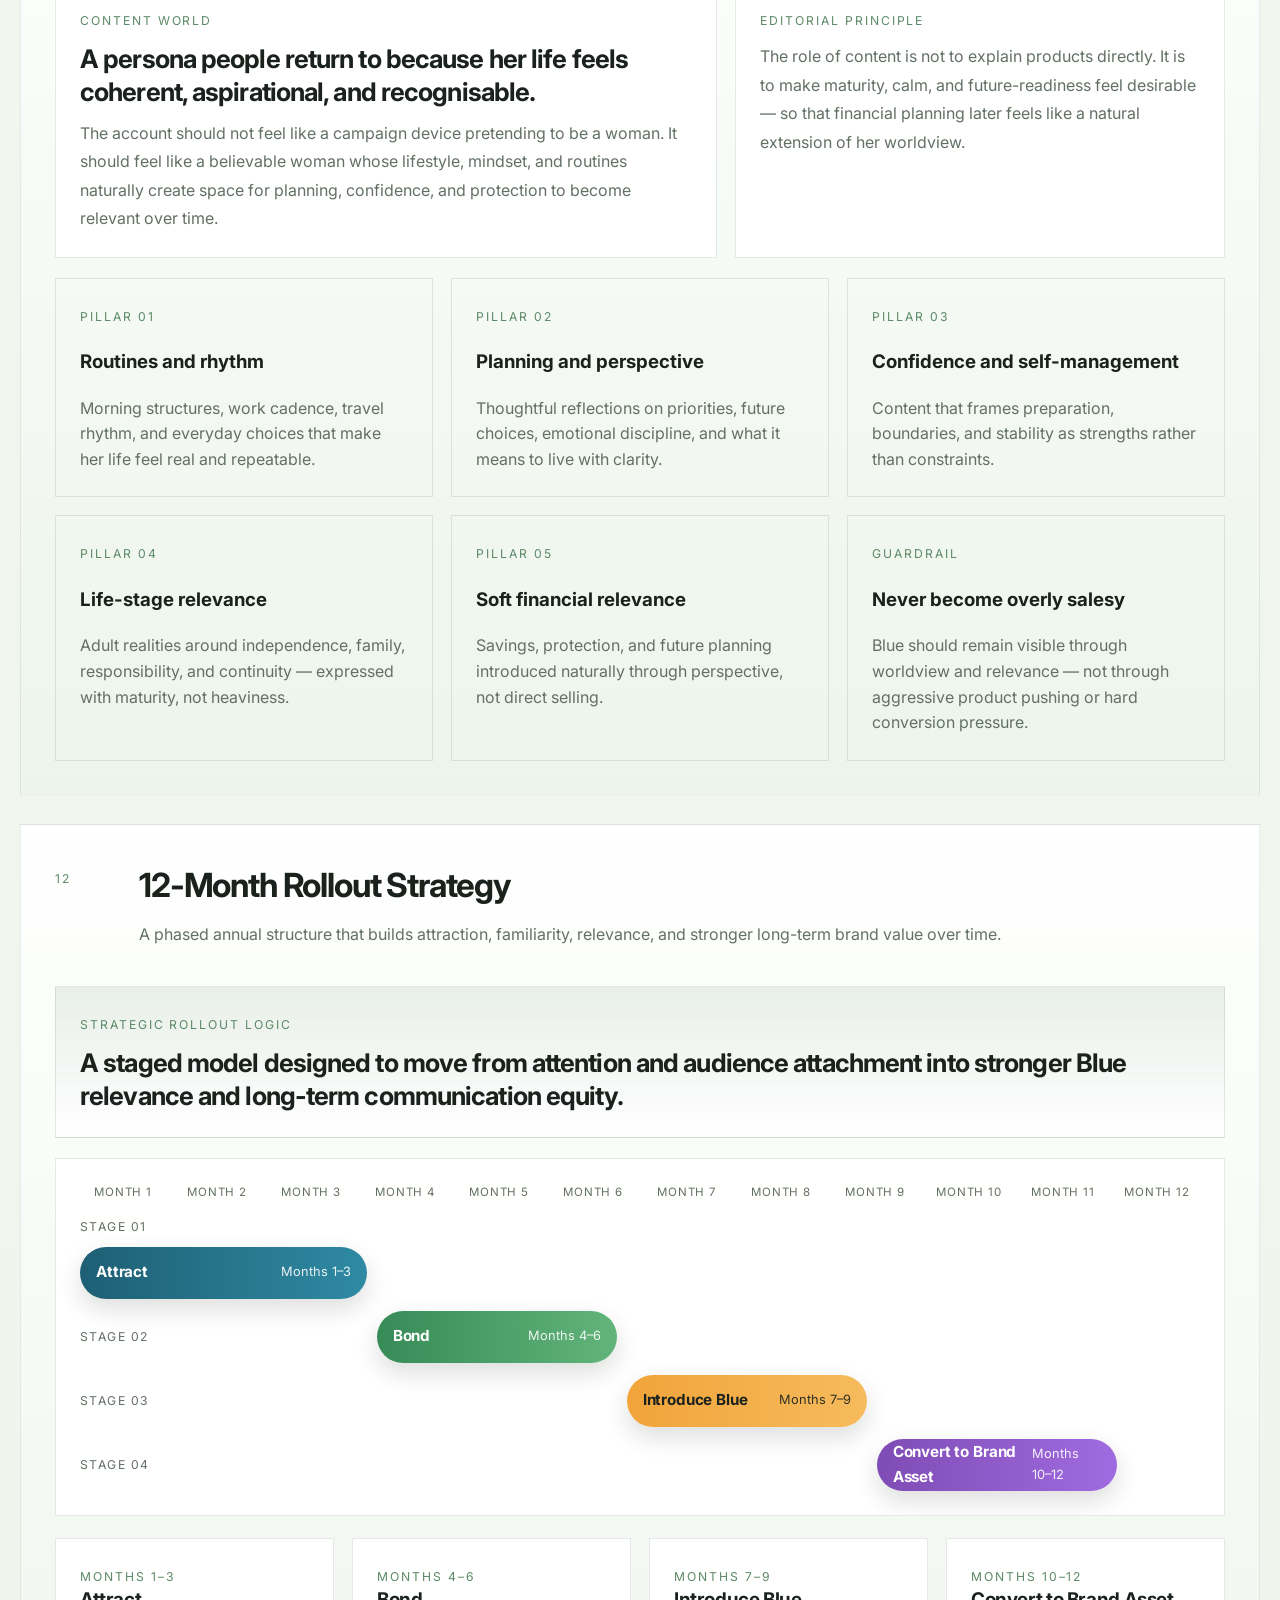
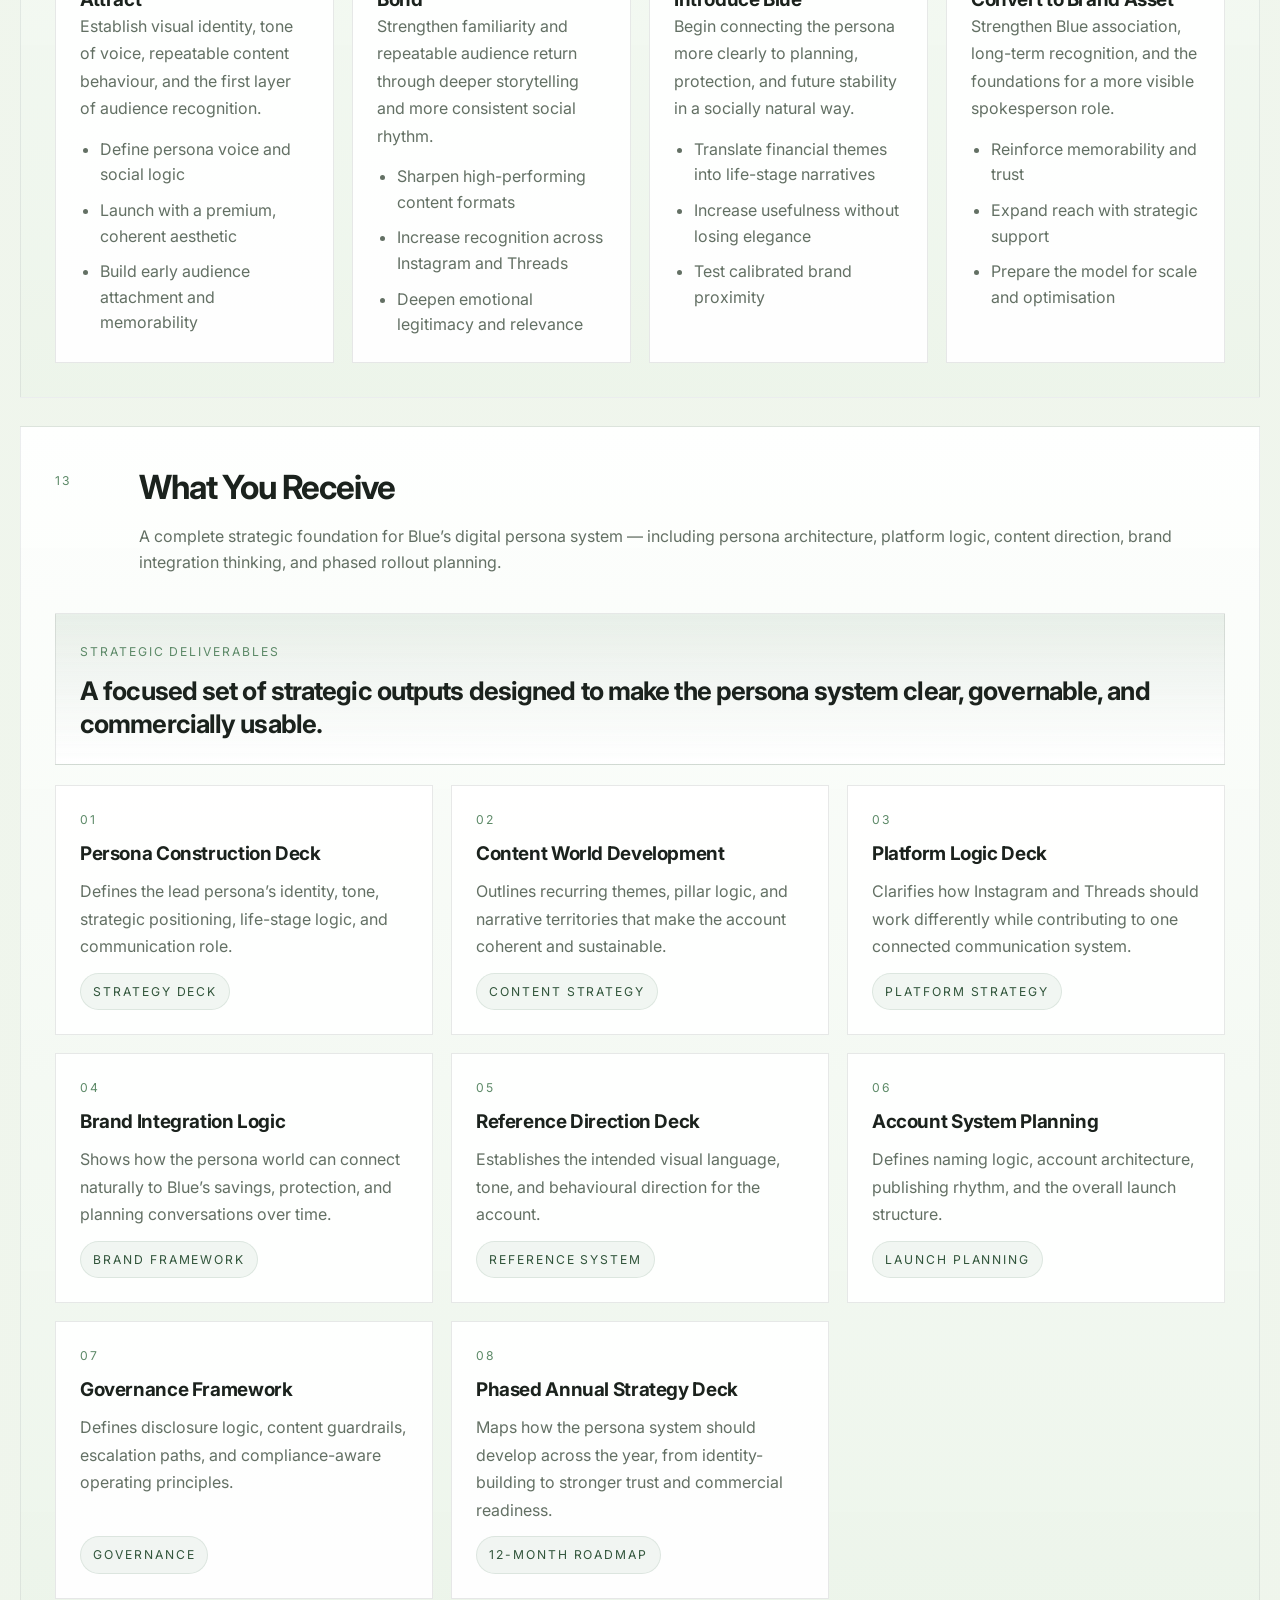
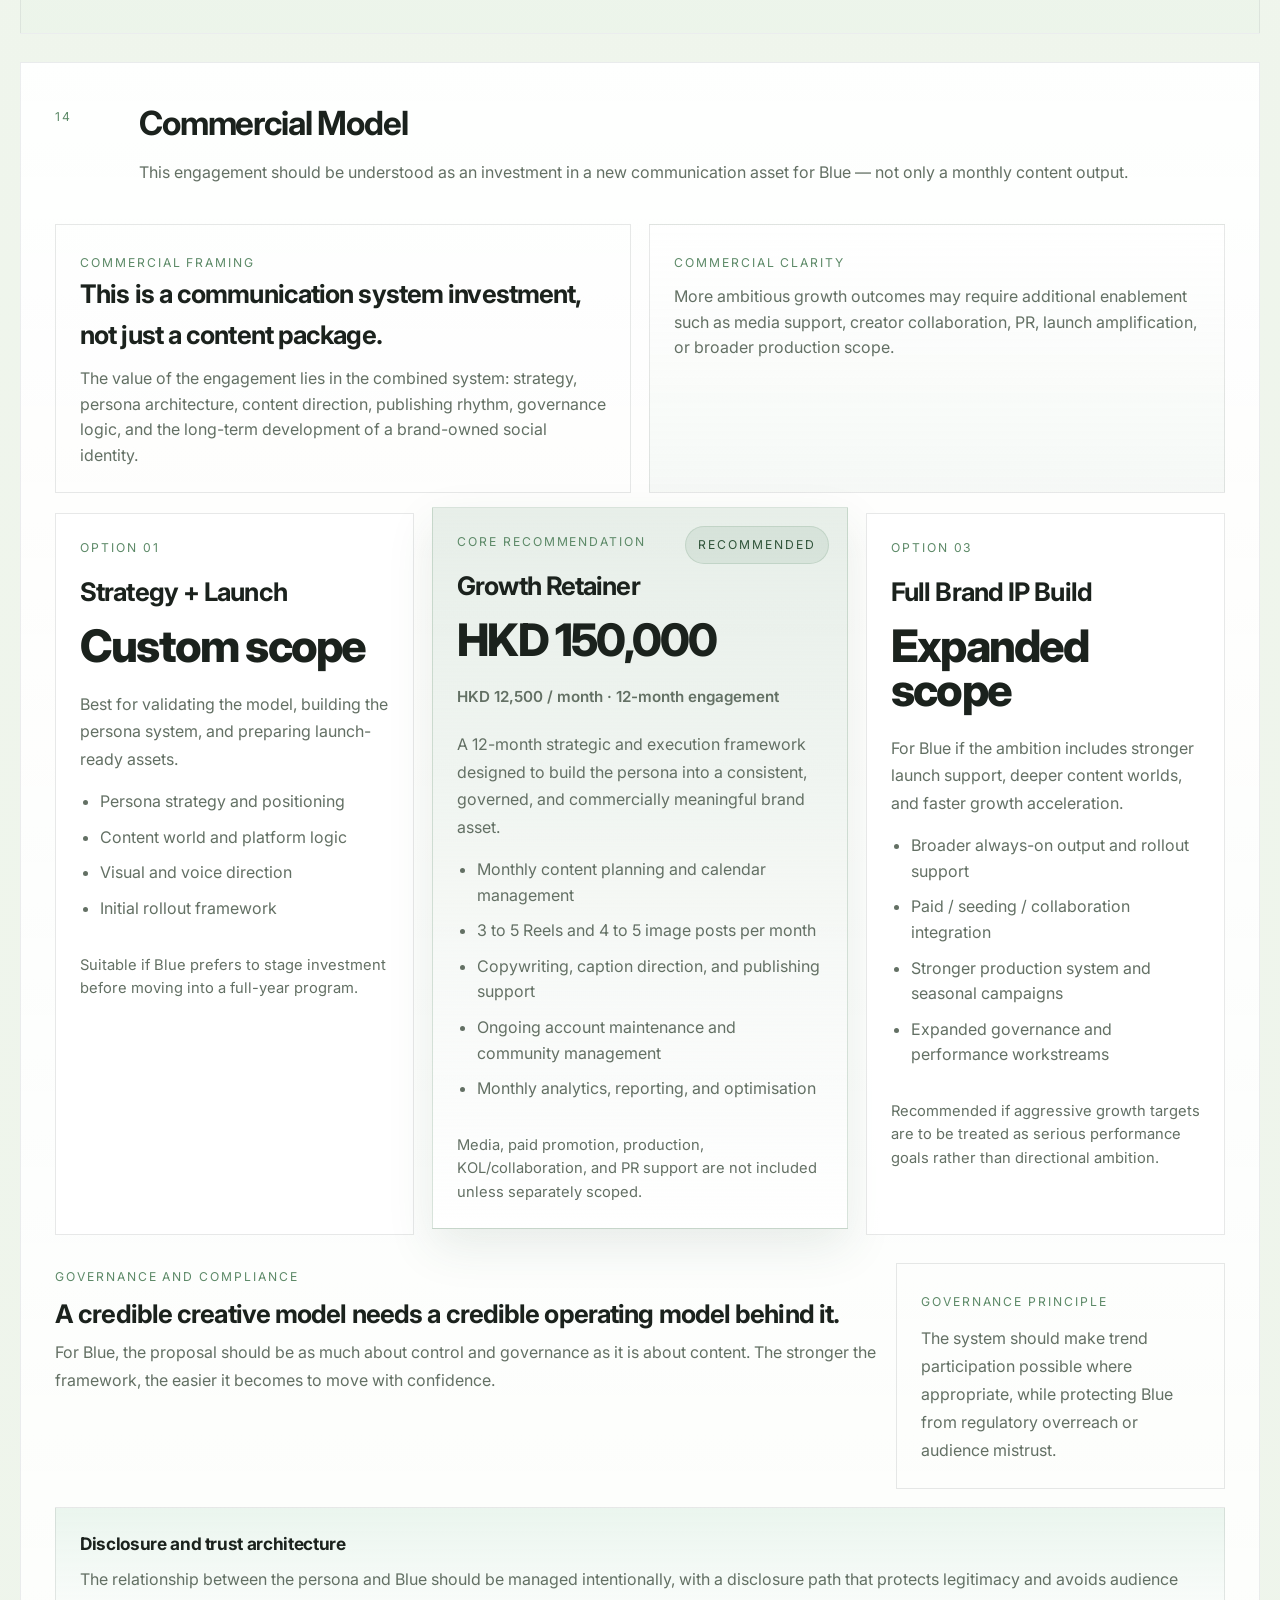
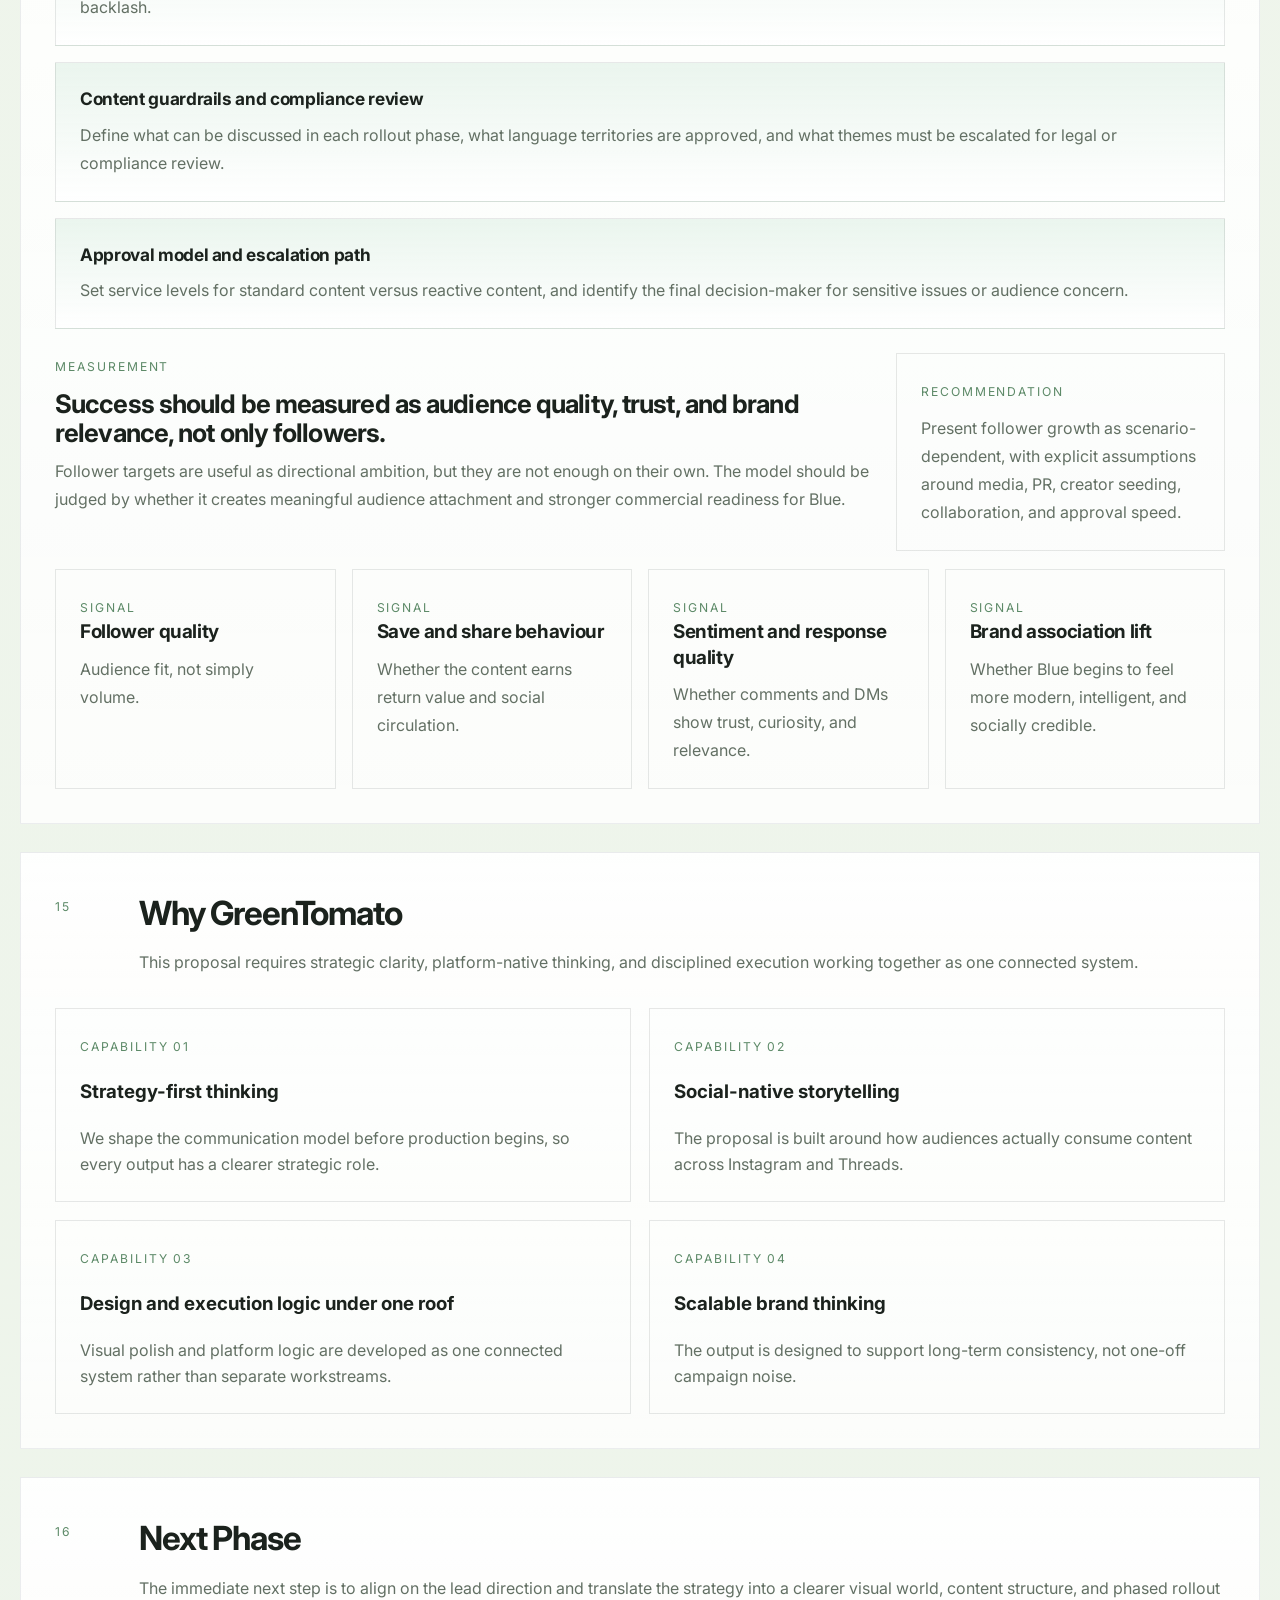
==== commit c048a8e9: "Separate timeline into two distinct phases - Add visual headers for Phase 1 (Launch) and Phase 2 (Gr" ====
--- a/index.html
+++ b/index.html
@@ -1131,7 +1131,14 @@
           <h3>From alignment to launch in 8-10 weeks, then into sustained growth.</h3>
         </div>
 
-        <div class="timeline-grid">
+        <!-- Phase 1: Launch -->
+        <div class="timeline-phase-header">
+          <span class="timeline-phase-label">Phase 1</span>
+          <h3>Launch Phase</h3>
+          <p>From persona finalization to soft launch — establishing the foundation.</p>
+        </div>
+
+        <div class="timeline-grid launch-timeline">
           <article class="timeline-card premium-card">
             <span class="timeline-phase">Week 1-2</span>
             <h3>Persona Finalization</h3>
@@ -1175,7 +1182,16 @@
               <li>Prepare Month 2-3 content pipeline</li>
             </ul>
           </article>
-
+        </div>
+
+        <!-- Phase 2: Growth -->
+        <div class="timeline-phase-header growth-phase-header">
+          <span class="timeline-phase-label">Phase 2</span>
+          <h3>12-Month Growth Rollout</h3>
+          <p>Building familiarity, relevance, and long-term brand value over time.</p>
+        </div>
+
+        <div class="timeline-grid growth-timeline">
           <article class="timeline-card premium-card">
             <span class="timeline-phase">Month 4-6</span>
             <h3>Bond & Deepen</h3>
--- a/style.css
+++ b/style.css
@@ -1582,10 +1582,60 @@
   line-height: 1.3;
 }
 
+.timeline-phase-header {
+  display: grid;
+  grid-template-columns: 140px 1fr;
+  gap: 16px;
+  align-items: center;
+  margin: 32px 0 18px;
+  padding: 20px 24px;
+  background: linear-gradient(180deg, rgba(255,255,255,0.94), rgba(255,255,255,0.88));
+  border: 1px solid var(--line);
+  border-radius: var(--radius-lg);
+}
+
+.timeline-phase-header h3 {
+  margin: 0;
+  font-size: 1.25rem;
+  color: var(--text);
+}
+
+.timeline-phase-header p {
+  margin: 4px 0 0;
+  color: var(--muted);
+  font-size: 0.95rem;
+}
+
+.timeline-phase-label {
+  display: inline-block;
+  padding: 8px 14px;
+  border-radius: 999px;
+  background: var(--accent-green);
+  color: #fff;
+  font-size: 0.76rem;
+  font-weight: 700;
+  letter-spacing: 0.1em;
+  text-transform: uppercase;
+  text-align: center;
+}
+
+.growth-phase-header {
+  background: linear-gradient(180deg, rgba(93, 138, 104, 0.08), rgba(255,255,255,0.94));
+  border-color: rgba(93, 138, 104, 0.15);
+}
+
 .timeline-grid {
   display: grid;
-  grid-template-columns: repeat(3, minmax(0, 1fr));
+  grid-template-columns: repeat(4, minmax(0, 1fr));
   gap: 16px;
+}
+
+.launch-timeline {
+  margin-bottom: 8px;
+}
+
+.growth-timeline {
+  margin-top: 8px;
   margin-bottom: 18px;
 }
 
@@ -1673,8 +1723,19 @@
   .rollout-cards-grid,
   .content-world-top,
   .content-world-grid,
-  .timeline-grid {
+  .launch-timeline,
+  .growth-timeline {
     grid-template-columns: 1fr;
+  }
+
+  .timeline-phase-header {
+    grid-template-columns: 1fr;
+    gap: 8px;
+    text-align: center;
+  }
+
+  .timeline-phase-header h3 {
+    font-size: 1.1rem;
   }
 
   .rollout-track {
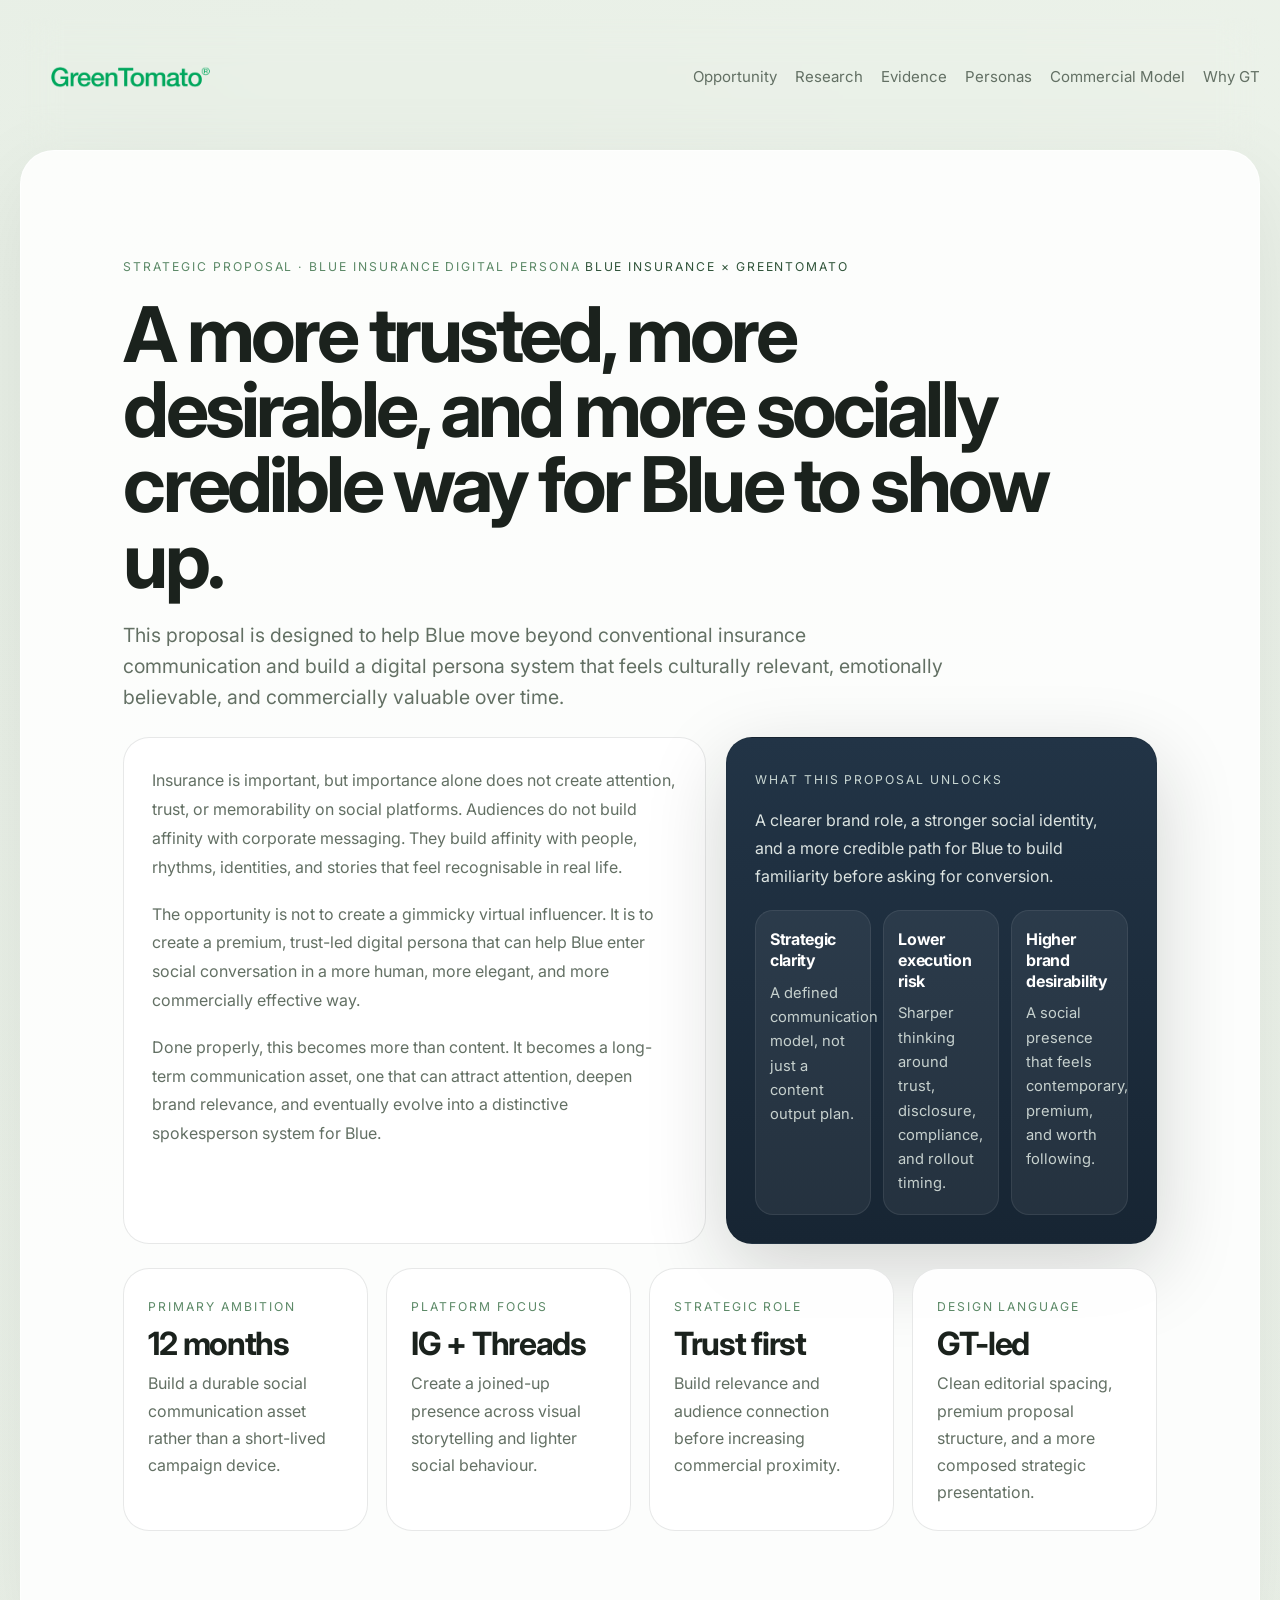
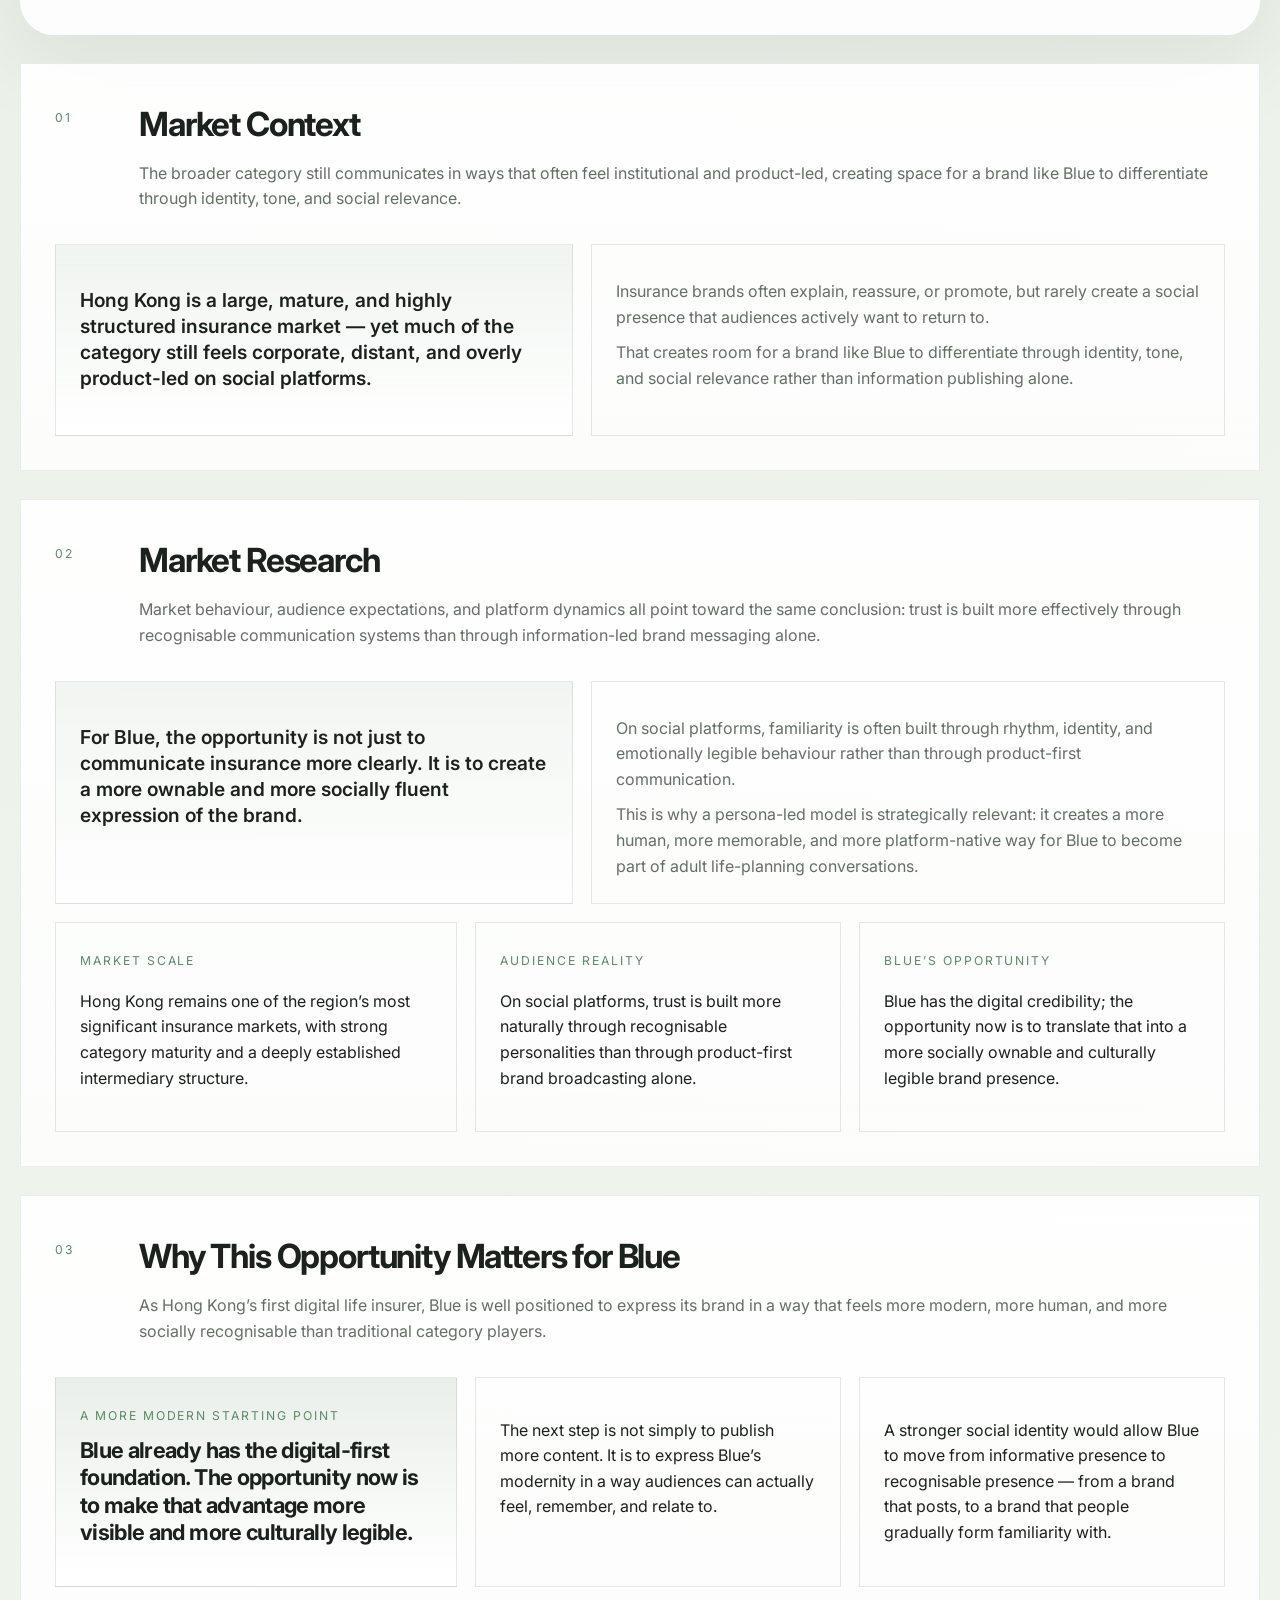
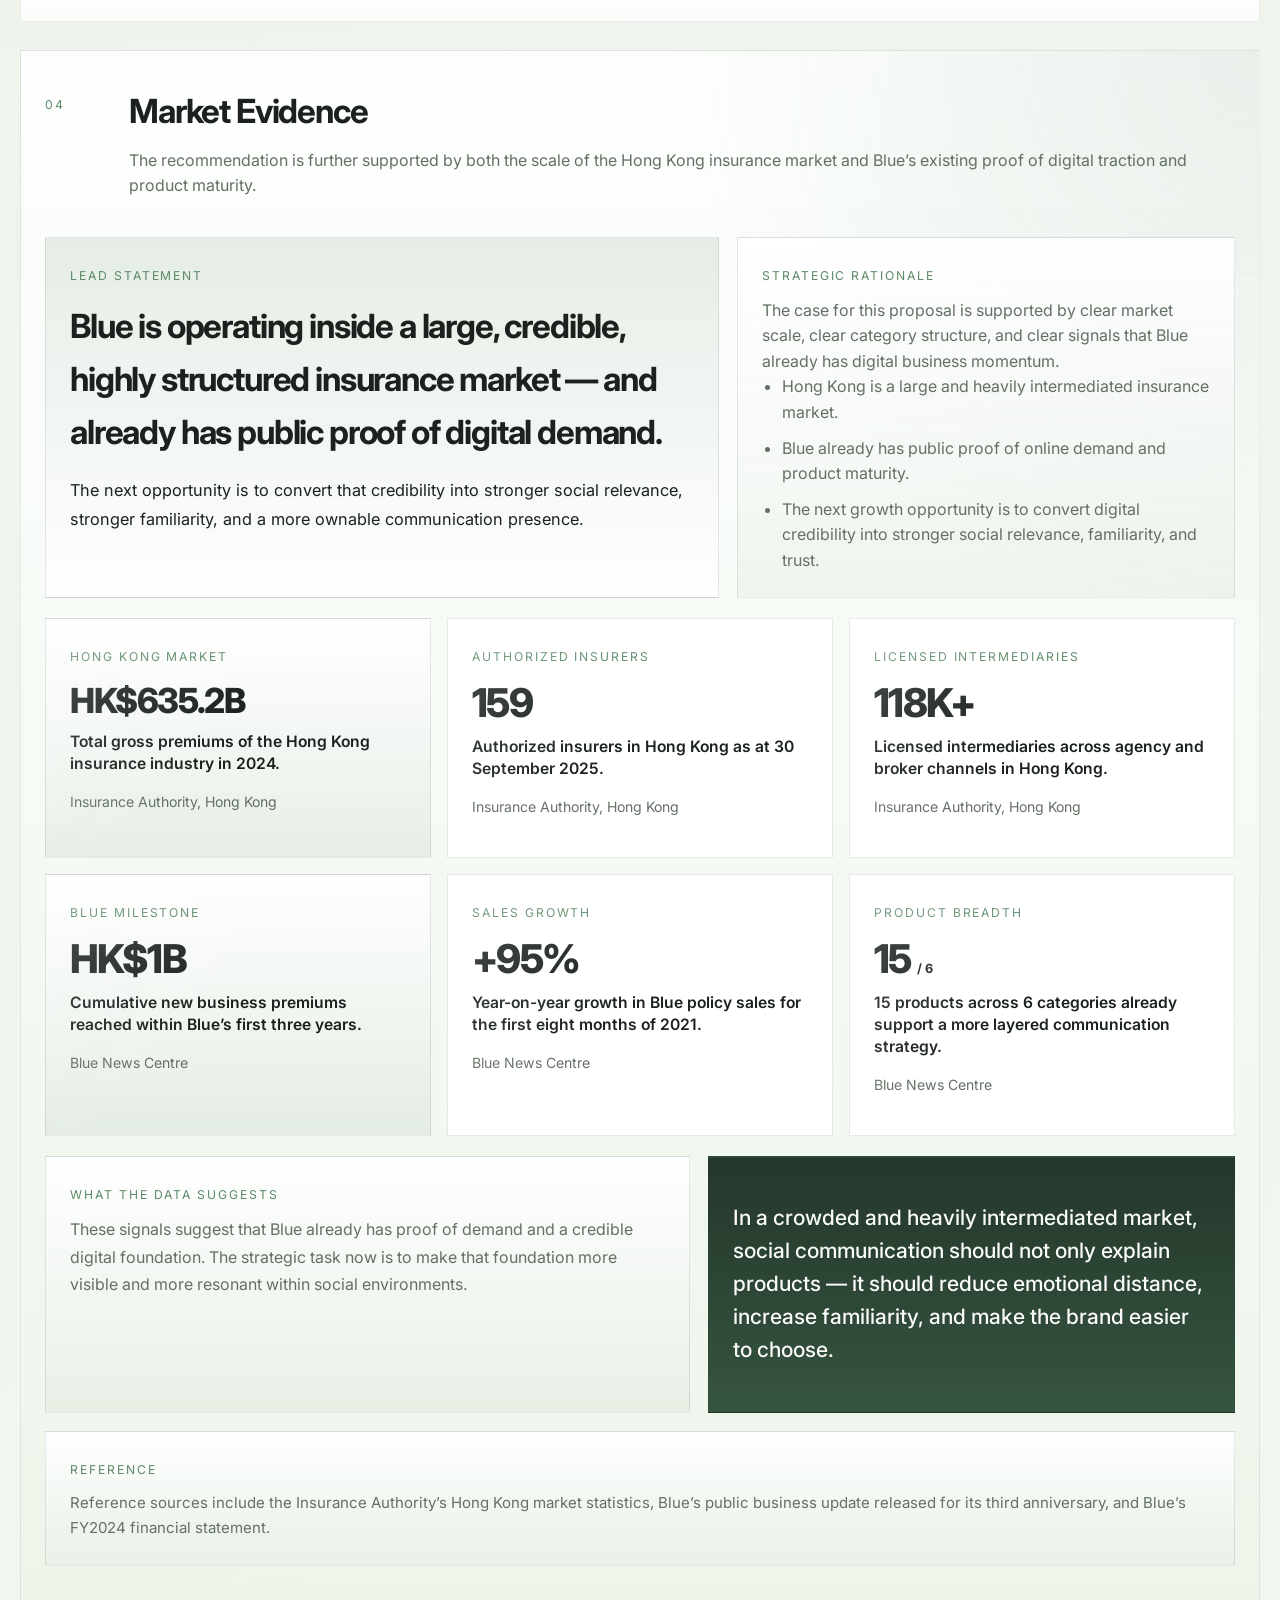
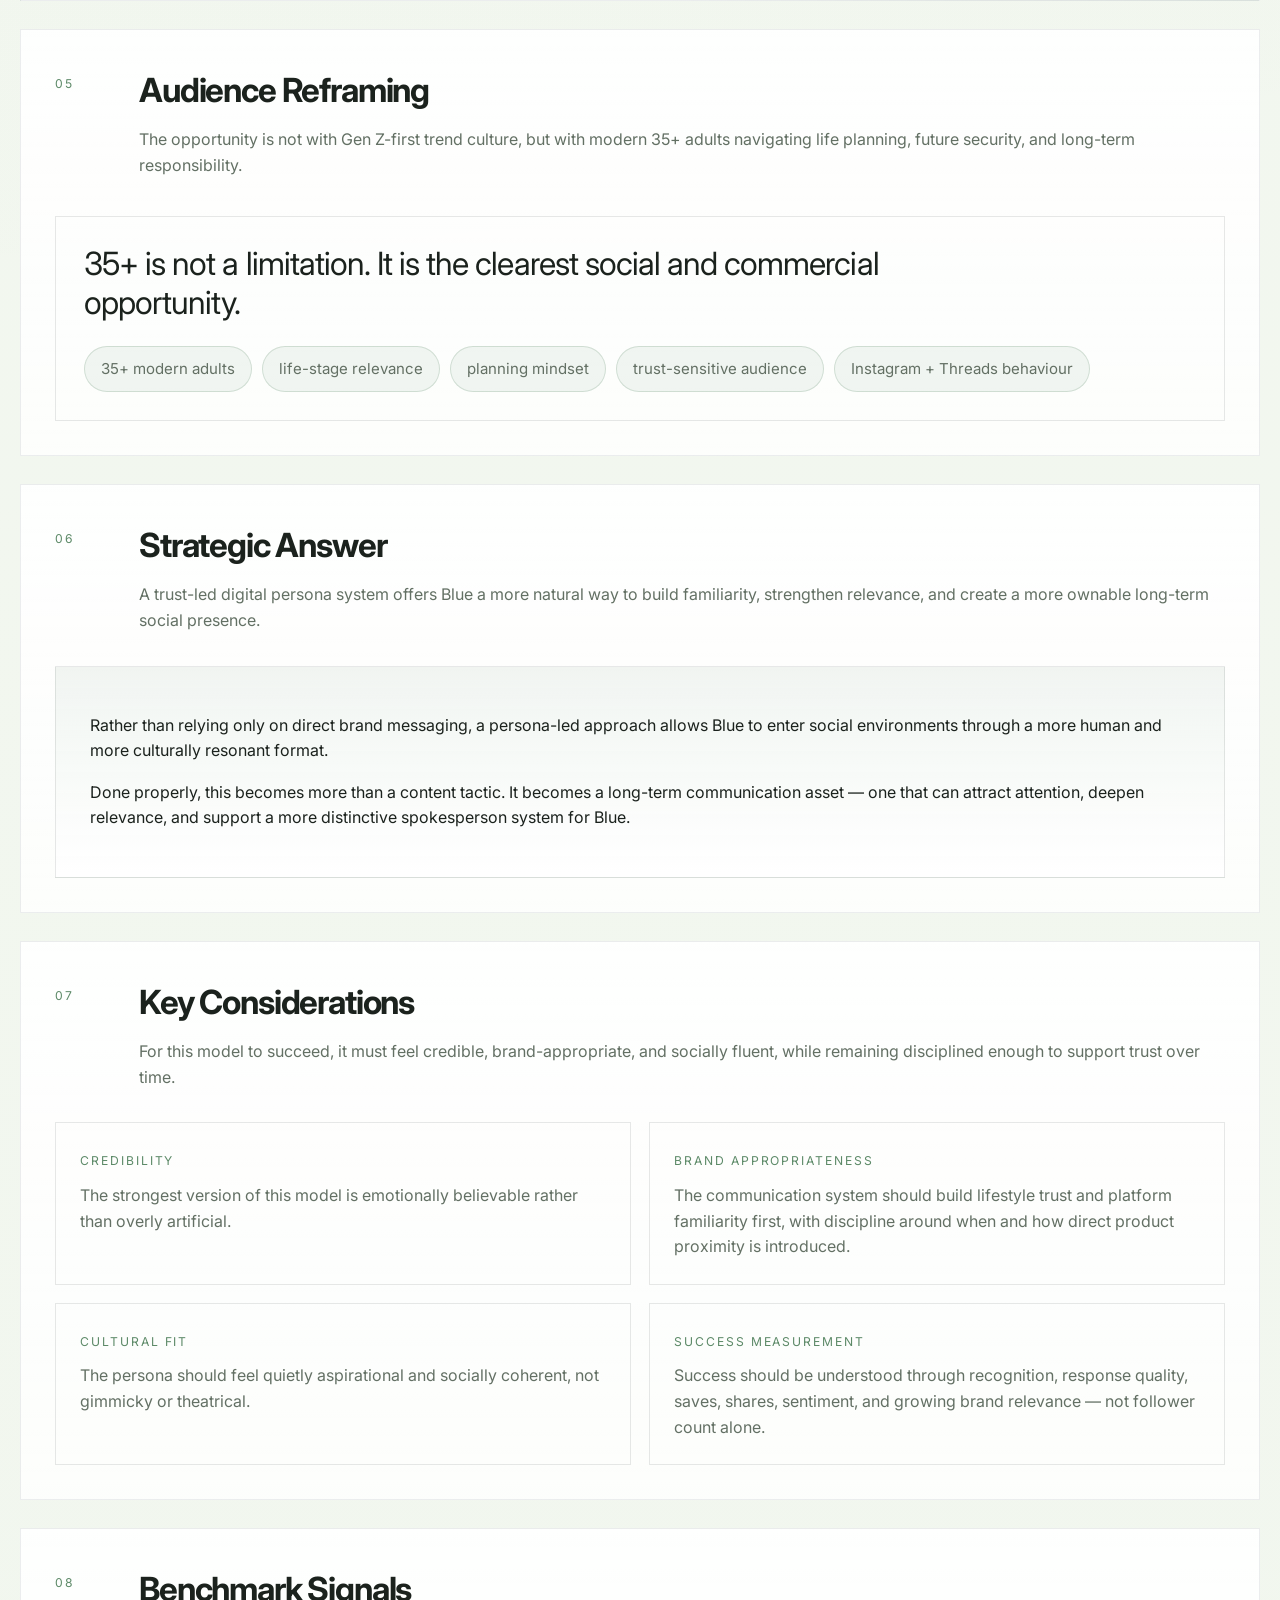
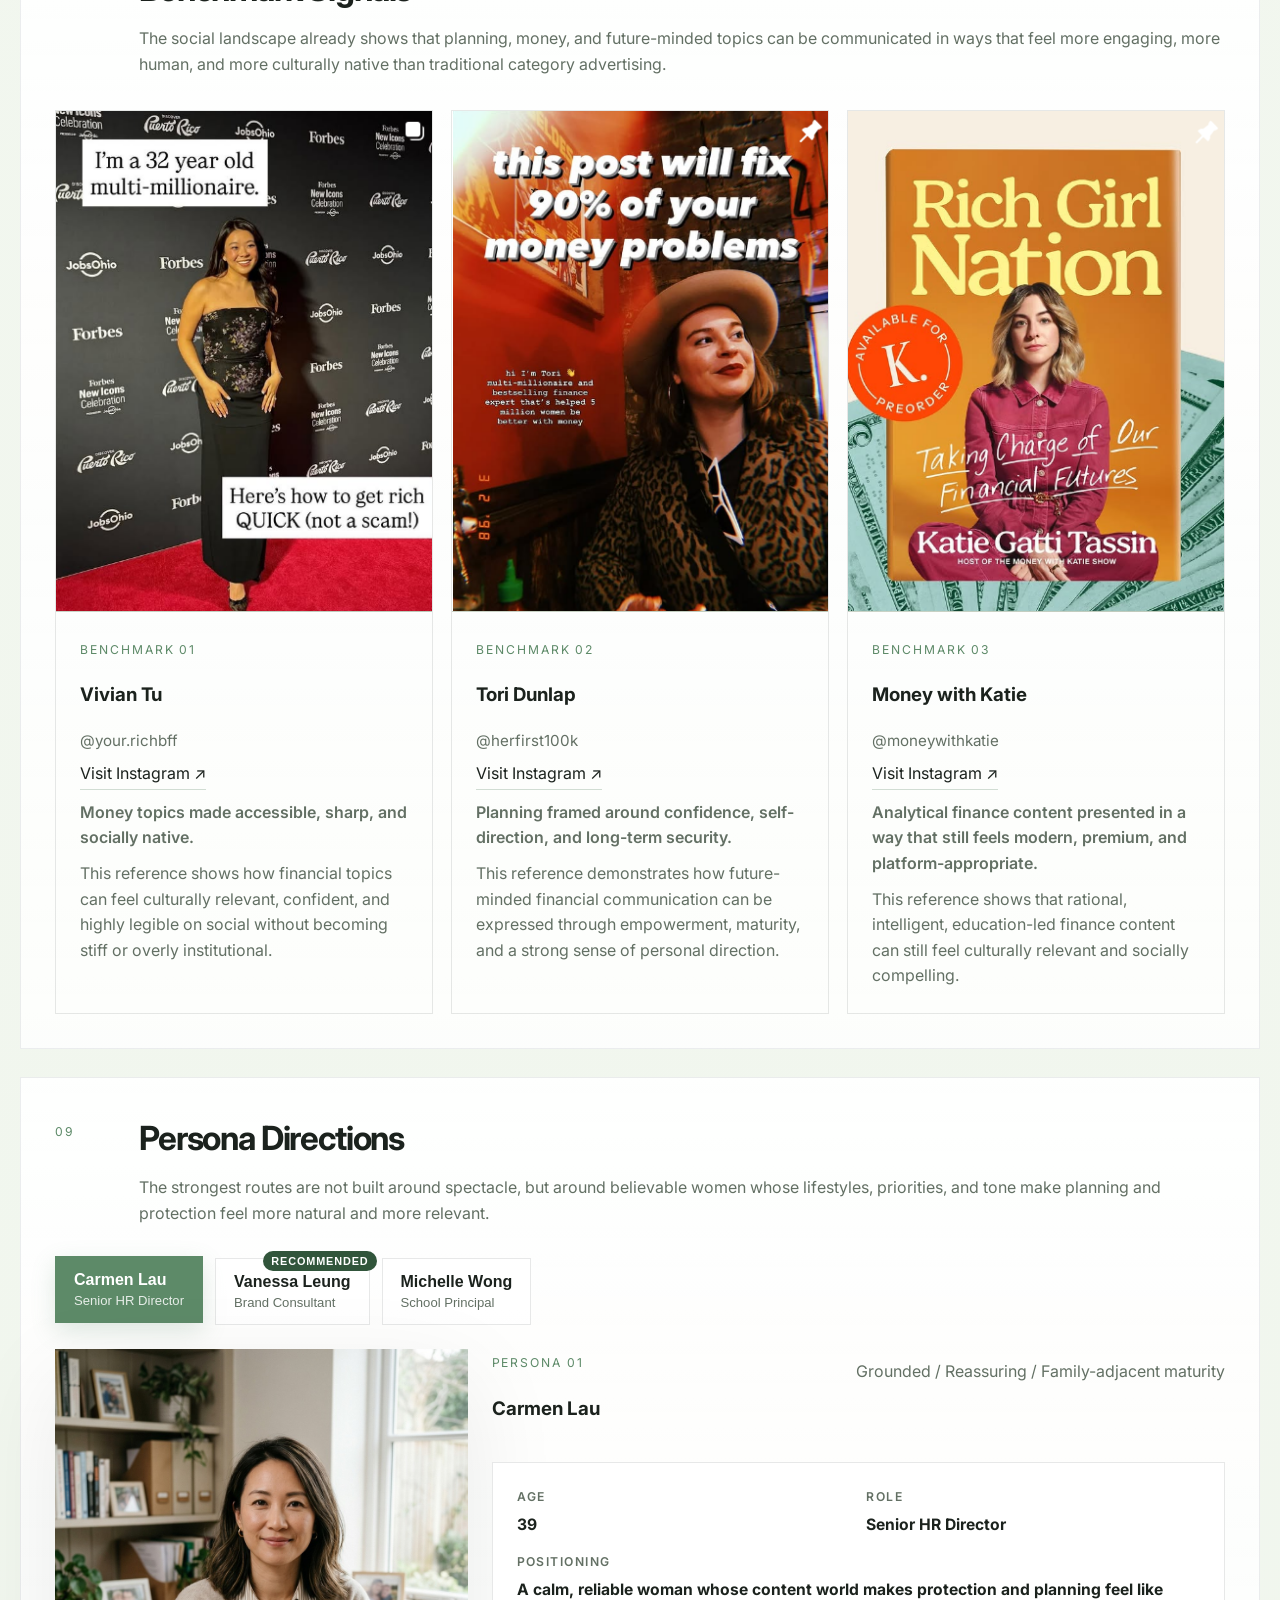
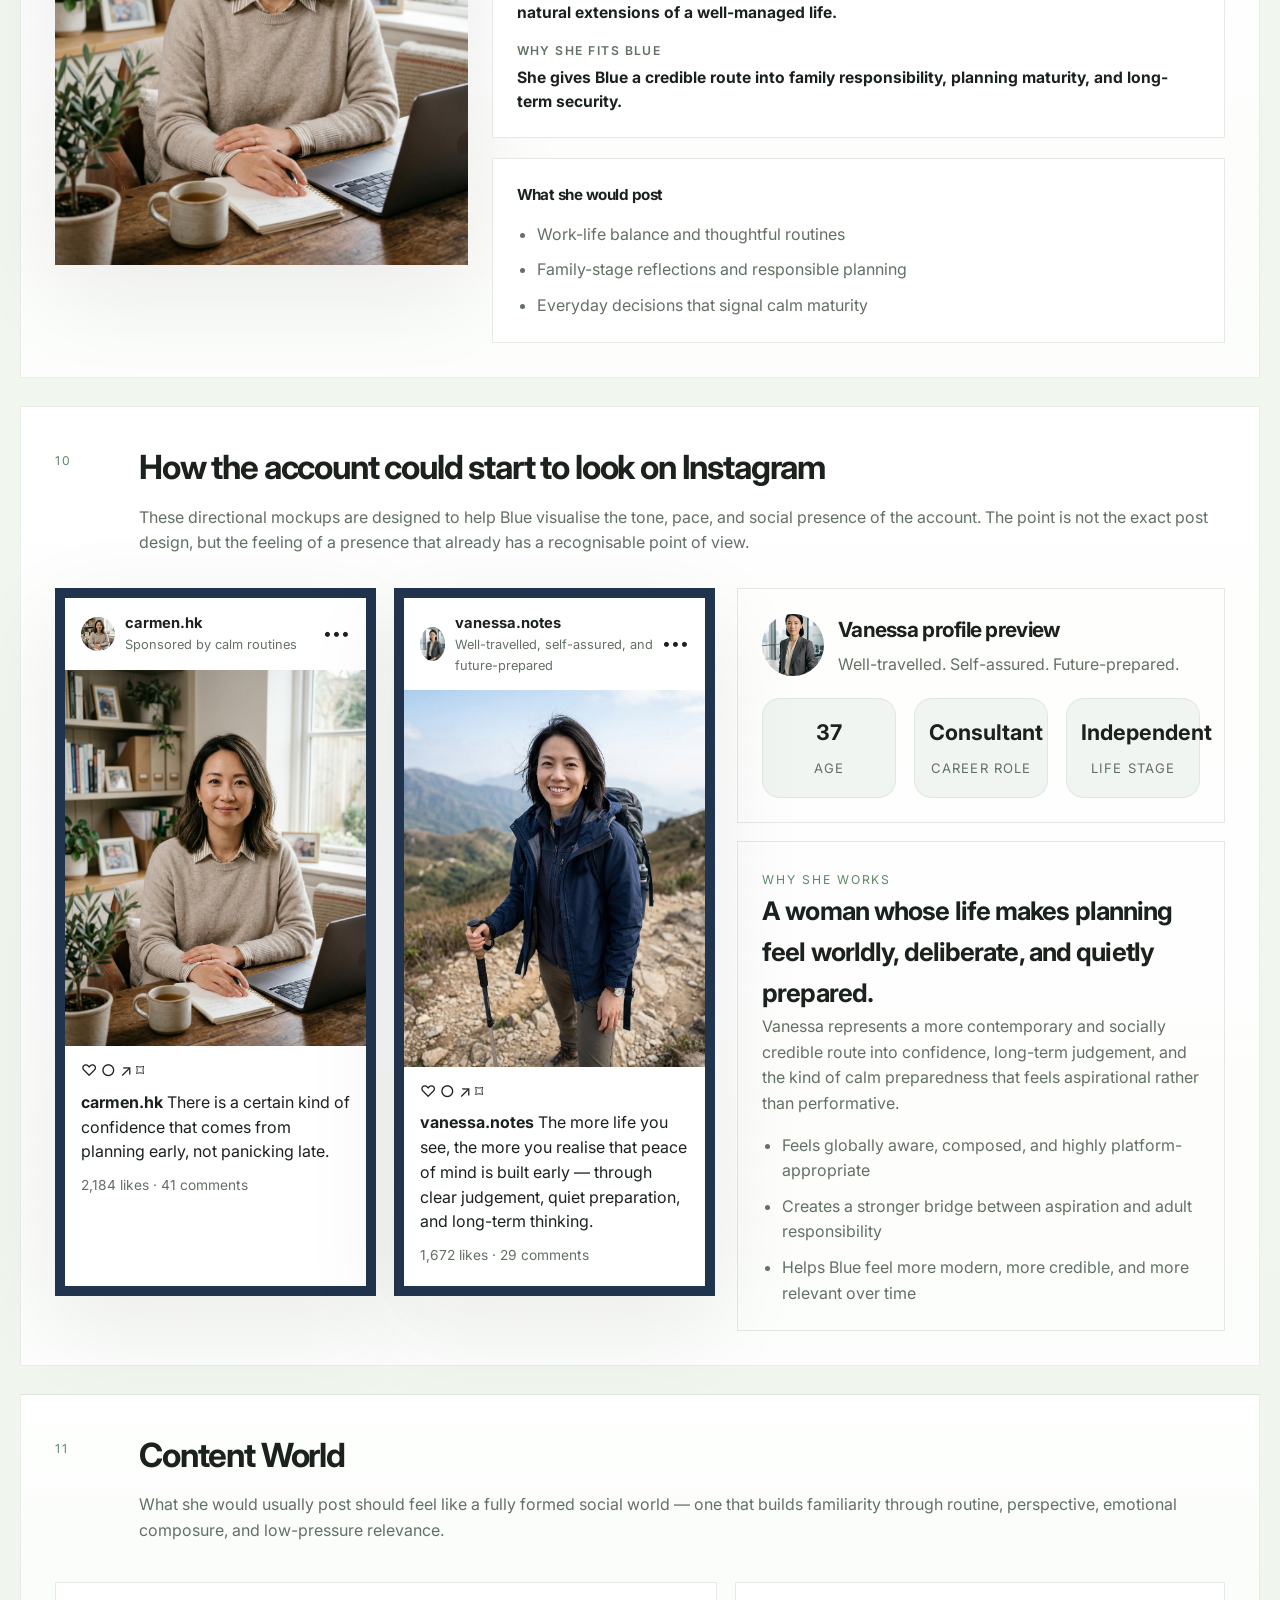
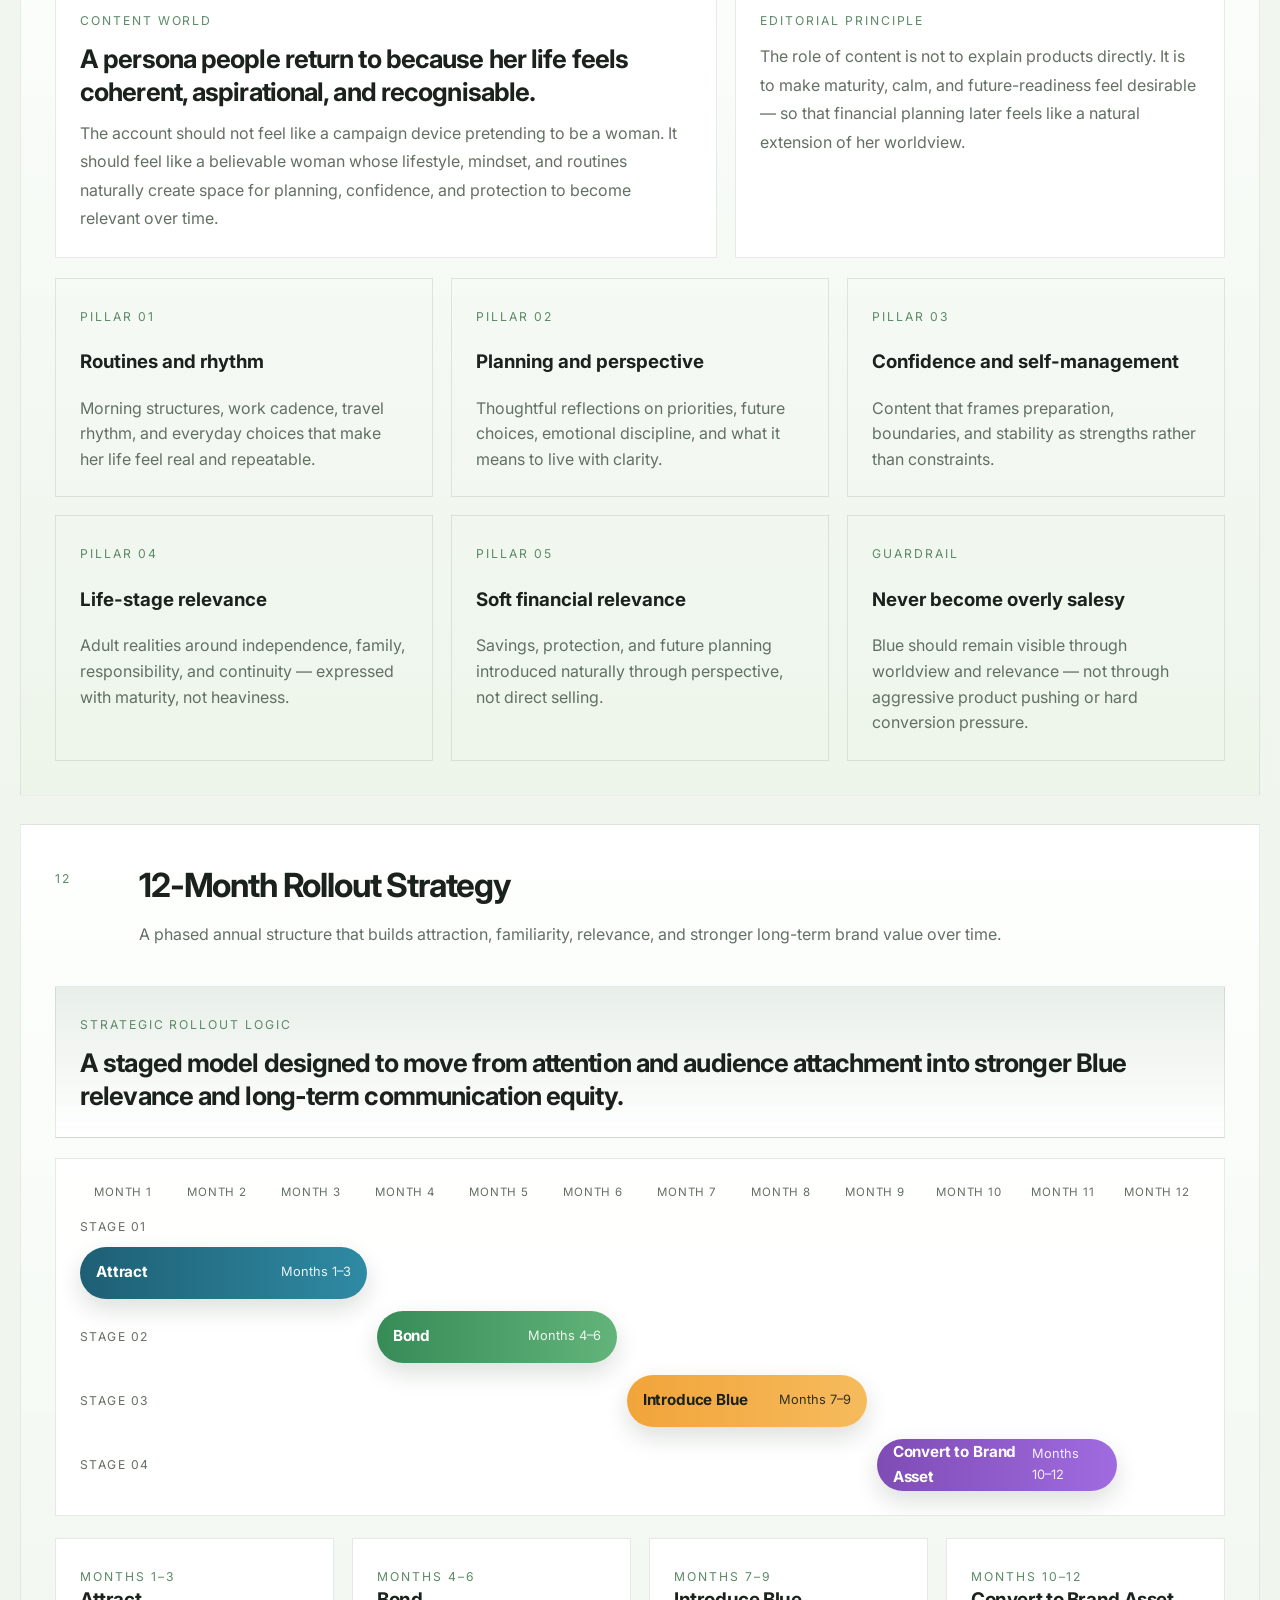
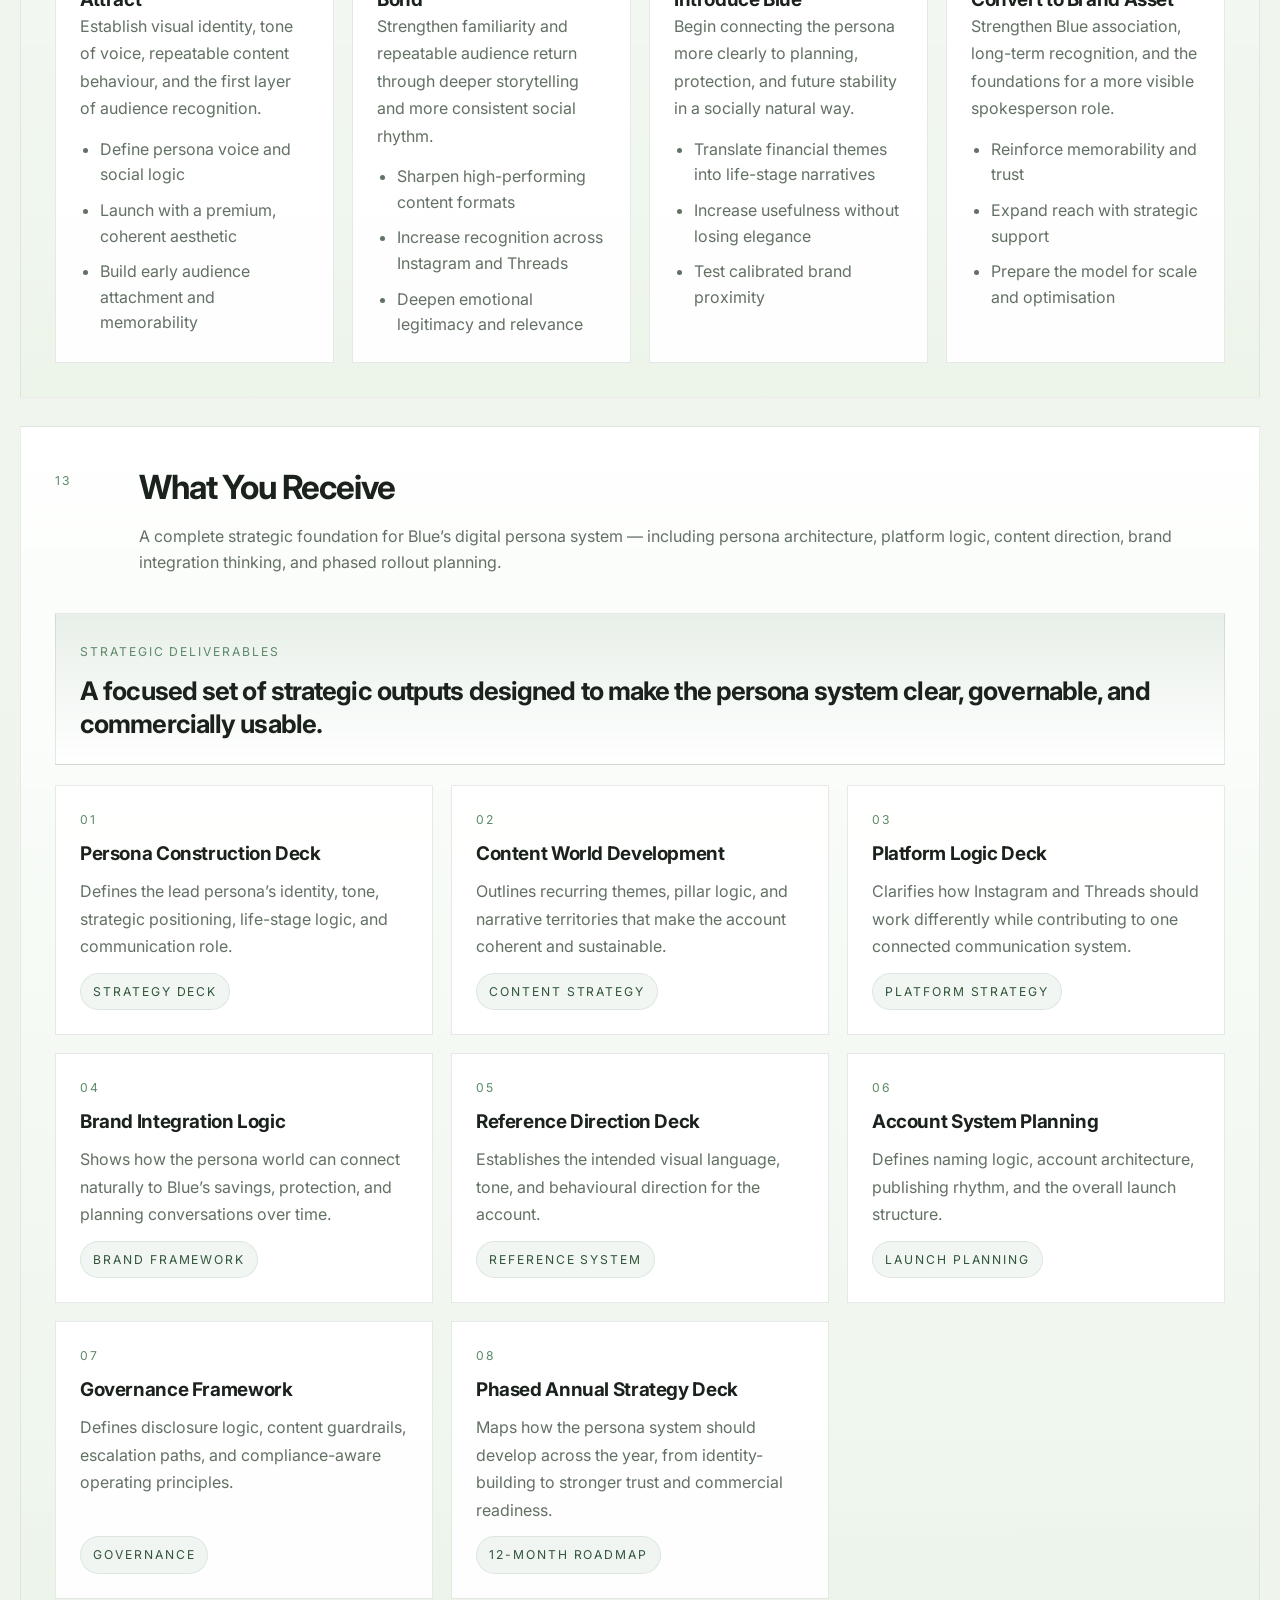
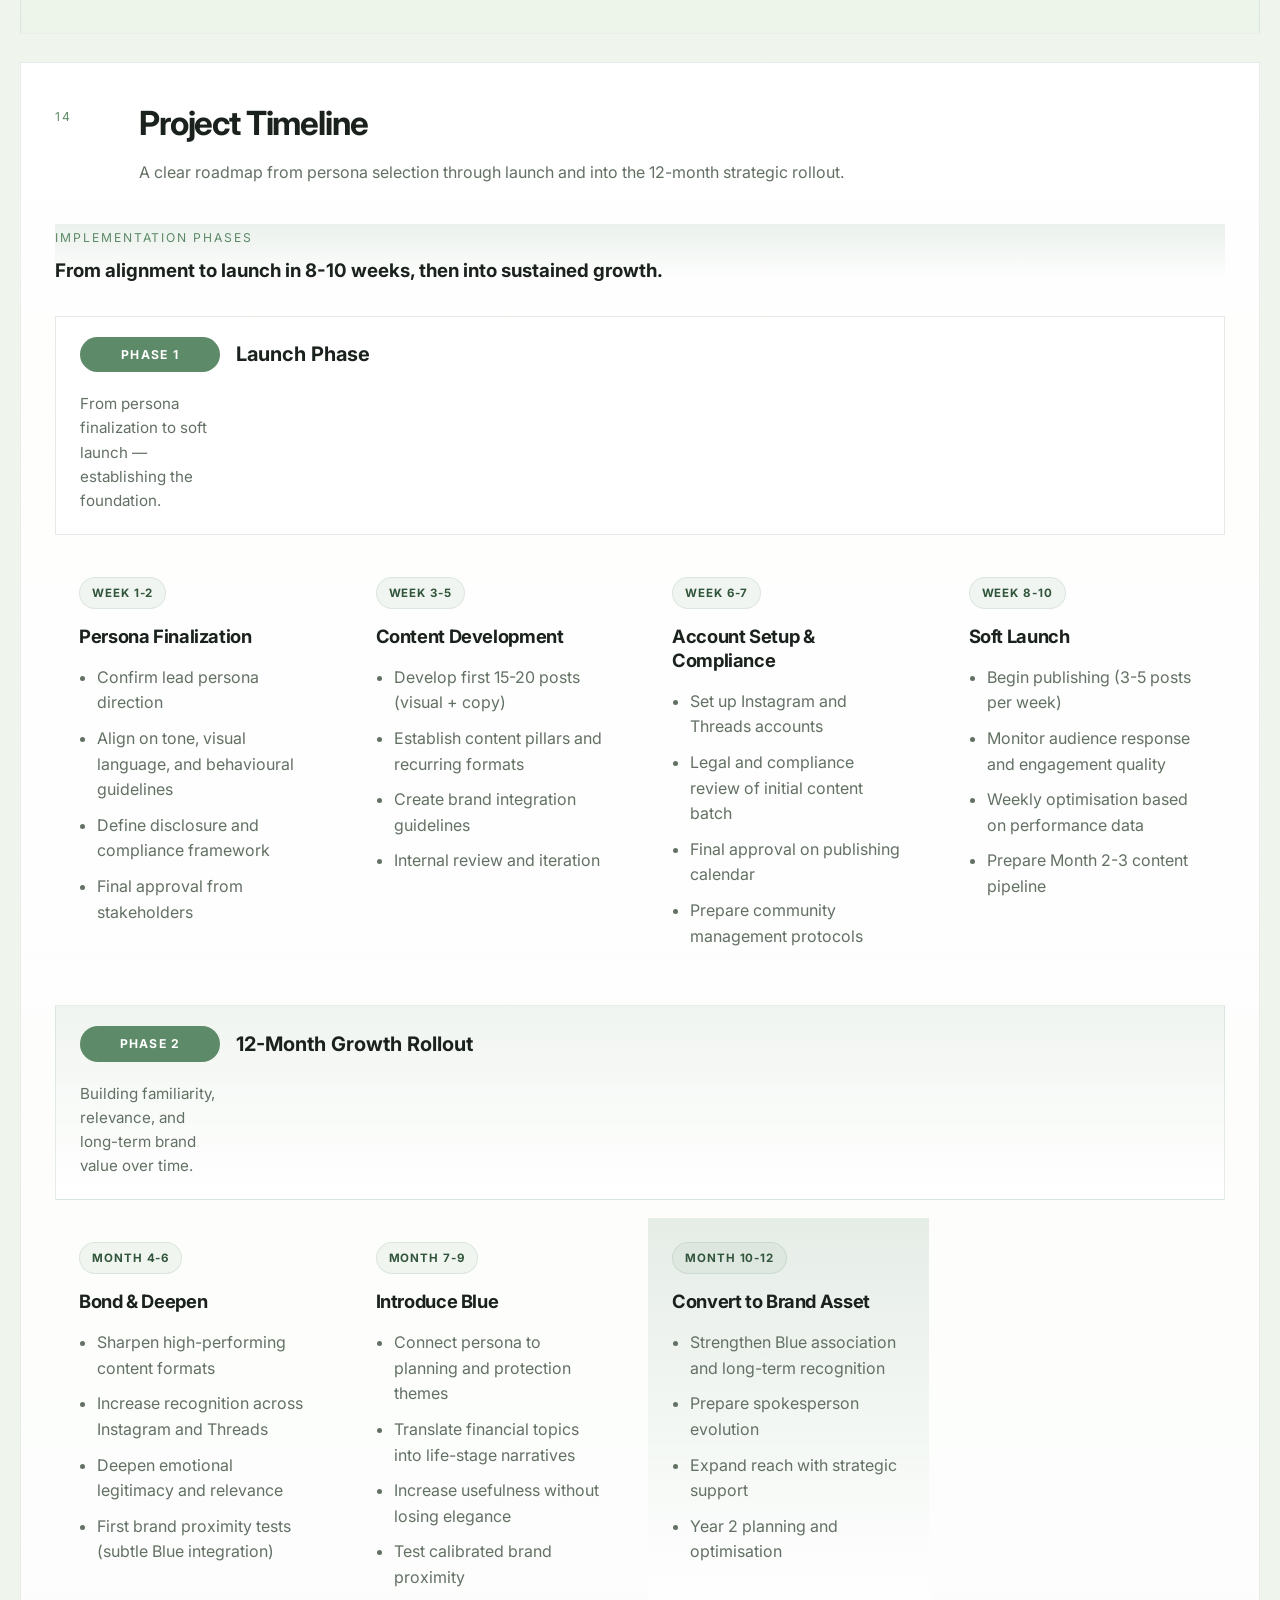
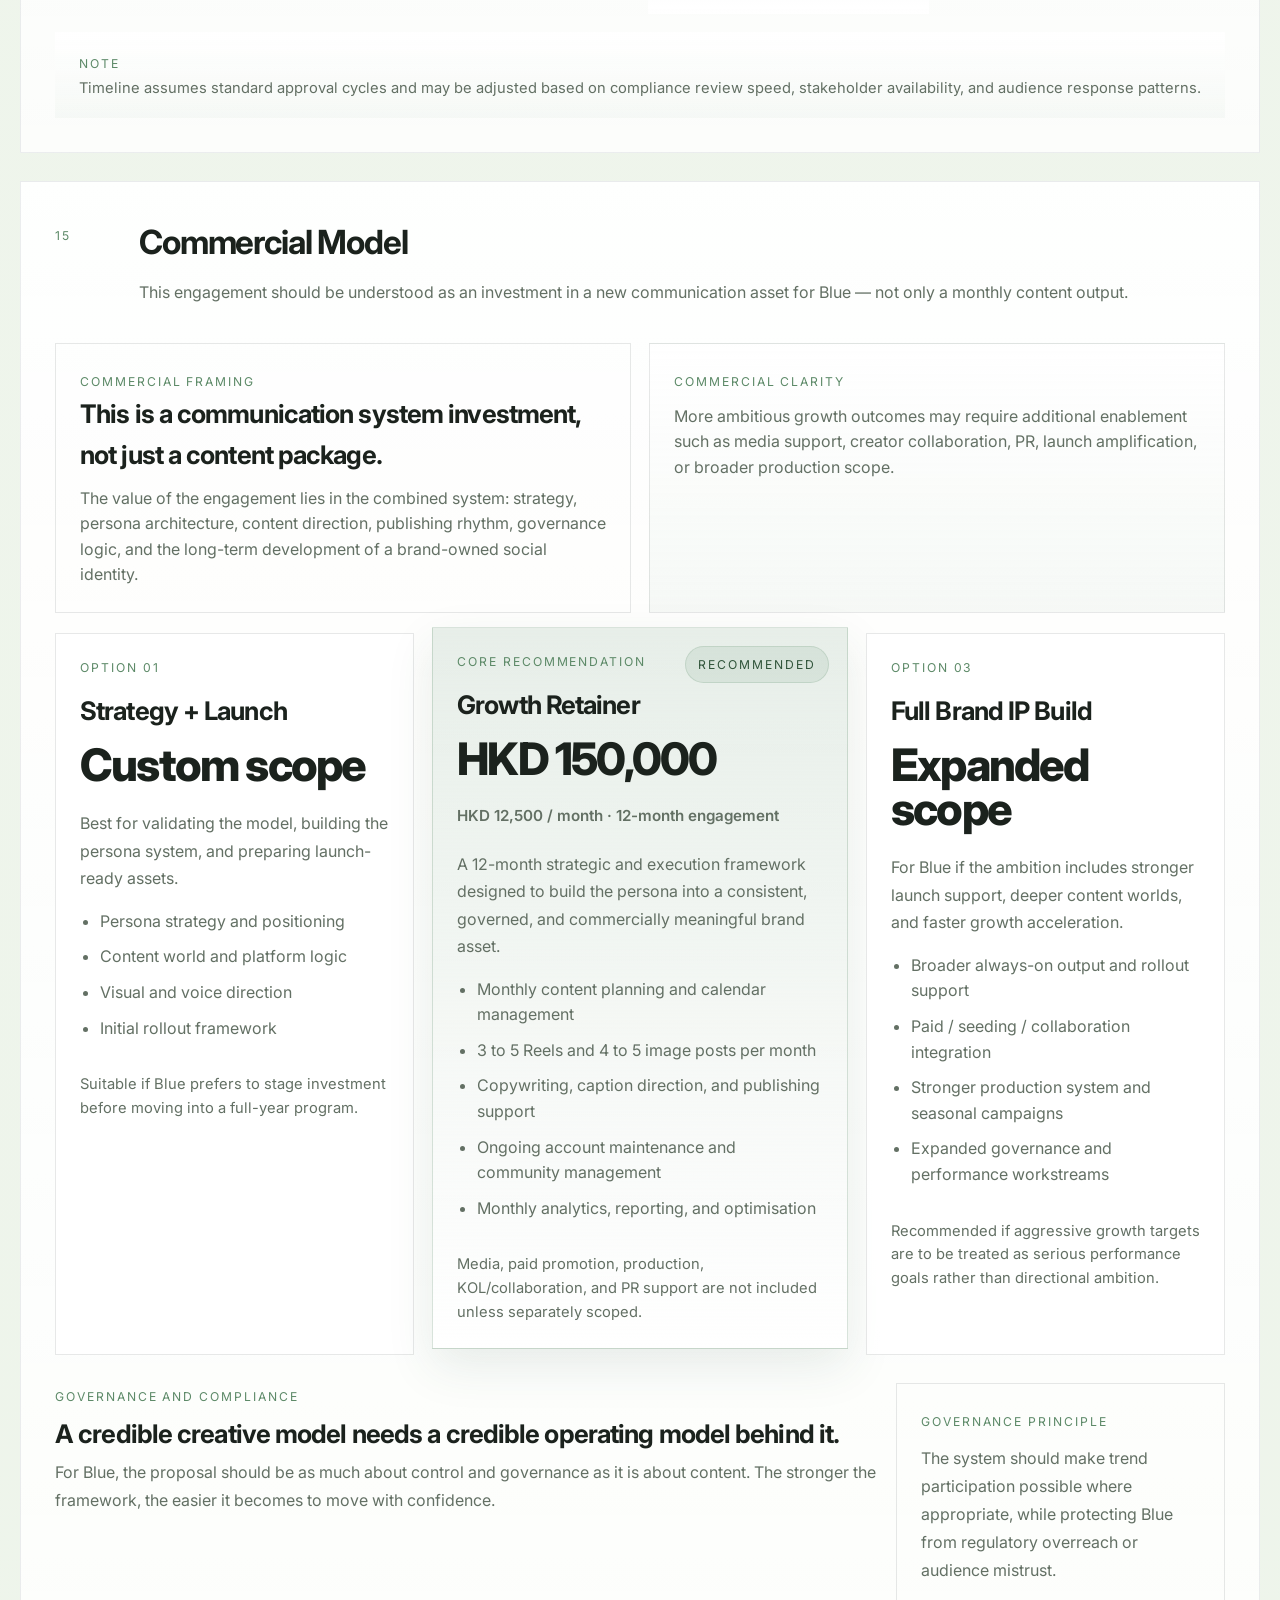
==== commit 60af1b25: "Fix timeline card padding and section indices Add padding to timeline cards so content doesn't touch" ====
--- a/index.html
+++ b/index.html
@@ -899,9 +899,125 @@
           </article>
         </div>
       </section>
+
+      <section class="section reveal timeline-section">
+        <div class="section-heading high-impact-heading">
+          <span class="section-index">14</span>
+          <div>
+            <h2>Project Timeline</h2>
+            <p>A clear roadmap from persona selection through launch and into the 12-month strategic rollout.</p>
+          </div>
+        </div>
+
+        <div class="timeline-overview-card premium-card">
+          <span class="benchmark-tag">Implementation Phases</span>
+          <h3>From alignment to launch in 8-10 weeks, then into sustained growth.</h3>
+        </div>
+
+        <!-- Phase 1: Launch -->
+        <div class="timeline-phase-header">
+          <span class="timeline-phase-label">Phase 1</span>
+          <h3>Launch Phase</h3>
+          <p>From persona finalization to soft launch — establishing the foundation.</p>
+        </div>
+
+        <div class="timeline-grid launch-timeline">
+          <article class="timeline-card premium-card">
+            <span class="timeline-phase">Week 1-2</span>
+            <h3>Persona Finalization</h3>
+            <ul class="timeline-list">
+              <li>Confirm lead persona direction</li>
+              <li>Align on tone, visual language, and behavioural guidelines</li>
+              <li>Define disclosure and compliance framework</li>
+              <li>Final approval from stakeholders</li>
+            </ul>
+          </article>
+
+          <article class="timeline-card premium-card">
+            <span class="timeline-phase">Week 3-5</span>
+            <h3>Content Development</h3>
+            <ul class="timeline-list">
+              <li>Develop first 15-20 posts (visual + copy)</li>
+              <li>Establish content pillars and recurring formats</li>
+              <li>Create brand integration guidelines</li>
+              <li>Internal review and iteration</li>
+            </ul>
+          </article>
+
+          <article class="timeline-card premium-card">
+            <span class="timeline-phase">Week 6-7</span>
+            <h3>Account Setup & Compliance</h3>
+            <ul class="timeline-list">
+              <li>Set up Instagram and Threads accounts</li>
+              <li>Legal and compliance review of initial content batch</li>
+              <li>Final approval on publishing calendar</li>
+              <li>Prepare community management protocols</li>
+            </ul>
+          </article>
+
+          <article class="timeline-card premium-card">
+            <span class="timeline-phase">Week 8-10</span>
+            <h3>Soft Launch</h3>
+            <ul class="timeline-list">
+              <li>Begin publishing (3-5 posts per week)</li>
+              <li>Monitor audience response and engagement quality</li>
+              <li>Weekly optimisation based on performance data</li>
+              <li>Prepare Month 2-3 content pipeline</li>
+            </ul>
+          </article>
+        </div>
+
+        <!-- Phase 2: Growth -->
+        <div class="timeline-phase-header growth-phase-header">
+          <span class="timeline-phase-label">Phase 2</span>
+          <h3>12-Month Growth Rollout</h3>
+          <p>Building familiarity, relevance, and long-term brand value over time.</p>
+        </div>
+
+        <div class="timeline-grid growth-timeline">
+          <article class="timeline-card premium-card">
+            <span class="timeline-phase">Month 4-6</span>
+            <h3>Bond & Deepen</h3>
+            <ul class="timeline-list">
+              <li>Sharpen high-performing content formats</li>
+              <li>Increase recognition across Instagram and Threads</li>
+              <li>Deepen emotional legitimacy and relevance</li>
+              <li>First brand proximity tests (subtle Blue integration)</li>
+            </ul>
+          </article>
+
+          <article class="timeline-card premium-card">
+            <span class="timeline-phase">Month 7-9</span>
+            <h3>Introduce Blue</h3>
+            <ul class="timeline-list">
+              <li>Connect persona to planning and protection themes</li>
+              <li>Translate financial topics into life-stage narratives</li>
+              <li>Increase usefulness without losing elegance</li>
+              <li>Test calibrated brand proximity</li>
+            </ul>
+          </article>
+
+          <article class="timeline-card premium-card featured-timeline-card">
+            <span class="timeline-phase">Month 10-12</span>
+            <h3>Convert to Brand Asset</h3>
+            <ul class="timeline-list">
+              <li>Strengthen Blue association and long-term recognition</li>
+              <li>Prepare spokesperson evolution</li>
+              <li>Expand reach with strategic support</li>
+              <li>Year 2 planning and optimisation</li>
+            </ul>
+          </article>
+        </div>
+
+        <div class="timeline-note-card premium-card">
+          <span class="mini-label">Note</span>
+          <p>Timeline assumes standard approval cycles and may be adjusted based on compliance review speed, stakeholder availability, and audience response patterns.</p>
+        </div>
+      </section>
+
       <section id="delivery" class="section reveal premium-delivery">
         <div class="section-heading high-impact-heading">
-          <span class="section-index">14</span>
+          <span class="section-index">15</span>
           <div>
             <h2>Commercial Model</h2>
             <p>This engagement should be understood as an investment in a new communication asset for Blue — not only a monthly content output.</p>
@@ -1043,7 +1159,7 @@
 
       <section id="why-gt" class="section reveal">
         <div class="section-heading">
-          <span class="section-index">15</span>
+          <span class="section-index">16</span>
           <div>
             <h2>Why GreenTomato</h2>
             <p>This proposal requires strategic clarity, platform-native thinking, and disciplined execution working together as one connected system.</p>
@@ -1077,7 +1193,7 @@
 
       <section class="section reveal">
         <div class="section-heading">
-          <span class="section-index">16</span>
+          <span class="section-index">17</span>
           <div>
             <h2>Next Phase</h2>
             <p>The immediate next step is to align on the lead direction and translate the strategy into a clearer visual world, content structure, and phased rollout plan.</p>
@@ -1116,121 +1232,6 @@
           </article>
         </div>
       </section>
-
-      <section class="section reveal timeline-section">
-        <div class="section-heading high-impact-heading">
-          <span class="section-index">17</span>
-          <div>
-            <h2>Project Timeline</h2>
-            <p>A clear roadmap from persona selection through launch and into the 12-month strategic rollout.</p>
-          </div>
-        </div>
-
-        <div class="timeline-overview-card premium-card">
-          <span class="benchmark-tag">Implementation Phases</span>
-          <h3>From alignment to launch in 8-10 weeks, then into sustained growth.</h3>
-        </div>
-
-        <!-- Phase 1: Launch -->
-        <div class="timeline-phase-header">
-          <span class="timeline-phase-label">Phase 1</span>
-          <h3>Launch Phase</h3>
-          <p>From persona finalization to soft launch — establishing the foundation.</p>
-        </div>
-
-        <div class="timeline-grid launch-timeline">
-          <article class="timeline-card premium-card">
-            <span class="timeline-phase">Week 1-2</span>
-            <h3>Persona Finalization</h3>
-            <ul class="timeline-list">
-              <li>Confirm lead persona direction</li>
-              <li>Align on tone, visual language, and behavioural guidelines</li>
-              <li>Define disclosure and compliance framework</li>
-              <li>Final approval from stakeholders</li>
-            </ul>
-          </article>
-
-          <article class="timeline-card premium-card">
-            <span class="timeline-phase">Week 3-5</span>
-            <h3>Content Development</h3>
-            <ul class="timeline-list">
-              <li>Develop first 15-20 posts (visual + copy)</li>
-              <li>Establish content pillars and recurring formats</li>
-              <li>Create brand integration guidelines</li>
-              <li>Internal review and iteration</li>
-            </ul>
-          </article>
-
-          <article class="timeline-card premium-card">
-            <span class="timeline-phase">Week 6-7</span>
-            <h3>Account Setup & Compliance</h3>
-            <ul class="timeline-list">
-              <li>Set up Instagram and Threads accounts</li>
-              <li>Legal and compliance review of initial content batch</li>
-              <li>Final approval on publishing calendar</li>
-              <li>Prepare community management protocols</li>
-            </ul>
-          </article>
-
-          <article class="timeline-card premium-card">
-            <span class="timeline-phase">Week 8-10</span>
-            <h3>Soft Launch</h3>
-            <ul class="timeline-list">
-              <li>Begin publishing (3-5 posts per week)</li>
-              <li>Monitor audience response and engagement quality</li>
-              <li>Weekly optimisation based on performance data</li>
-              <li>Prepare Month 2-3 content pipeline</li>
-            </ul>
-          </article>
-        </div>
-
-        <!-- Phase 2: Growth -->
-        <div class="timeline-phase-header growth-phase-header">
-          <span class="timeline-phase-label">Phase 2</span>
-          <h3>12-Month Growth Rollout</h3>
-          <p>Building familiarity, relevance, and long-term brand value over time.</p>
-        </div>
-
-        <div class="timeline-grid growth-timeline">
-          <article class="timeline-card premium-card">
-            <span class="timeline-phase">Month 4-6</span>
-            <h3>Bond & Deepen</h3>
-            <ul class="timeline-list">
-              <li>Sharpen high-performing content formats</li>
-              <li>Increase recognition across Instagram and Threads</li>
-              <li>Deepen emotional legitimacy and relevance</li>
-              <li>First brand proximity tests (subtle Blue integration)</li>
-            </ul>
-          </article>
-
-          <article class="timeline-card premium-card">
-            <span class="timeline-phase">Month 7-9</span>
-            <h3>Introduce Blue</h3>
-            <ul class="timeline-list">
-              <li>Connect persona to planning and protection themes</li>
-              <li>Translate financial topics into life-stage narratives</li>
-              <li>Increase usefulness without losing elegance</li>
-              <li>Test calibrated brand proximity</li>
-            </ul>
-          </article>
-
-          <article class="timeline-card premium-card featured-timeline-card">
-            <span class="timeline-phase">Month 10-12</span>
-            <h3>Convert to Brand Asset</h3>
-            <ul class="timeline-list">
-              <li>Strengthen Blue association and long-term recognition</li>
-              <li>Prepare spokesperson evolution</li>
-              <li>Expand reach with strategic support</li>
-              <li>Year 2 planning and optimisation</li>
-            </ul>
-          </article>
-        </div>
-
-        <div class="timeline-note-card premium-card">
-          <span class="mini-label">Note</span>
-          <p>Timeline assumes standard approval cycles and may be adjusted based on compliance review speed, stakeholder availability, and audience response patterns.</p>
-        </div>
-      </section>
     </main>
   </div>
   <script src="./script.js"></script>
--- a/style.css
+++ b/style.css
@@ -1642,7 +1642,8 @@
 .timeline-card {
   display: flex;
   flex-direction: column;
-  gap: 12px;
+  gap: 16px;
+  padding: 24px;
 }
 
 .timeline-phase {
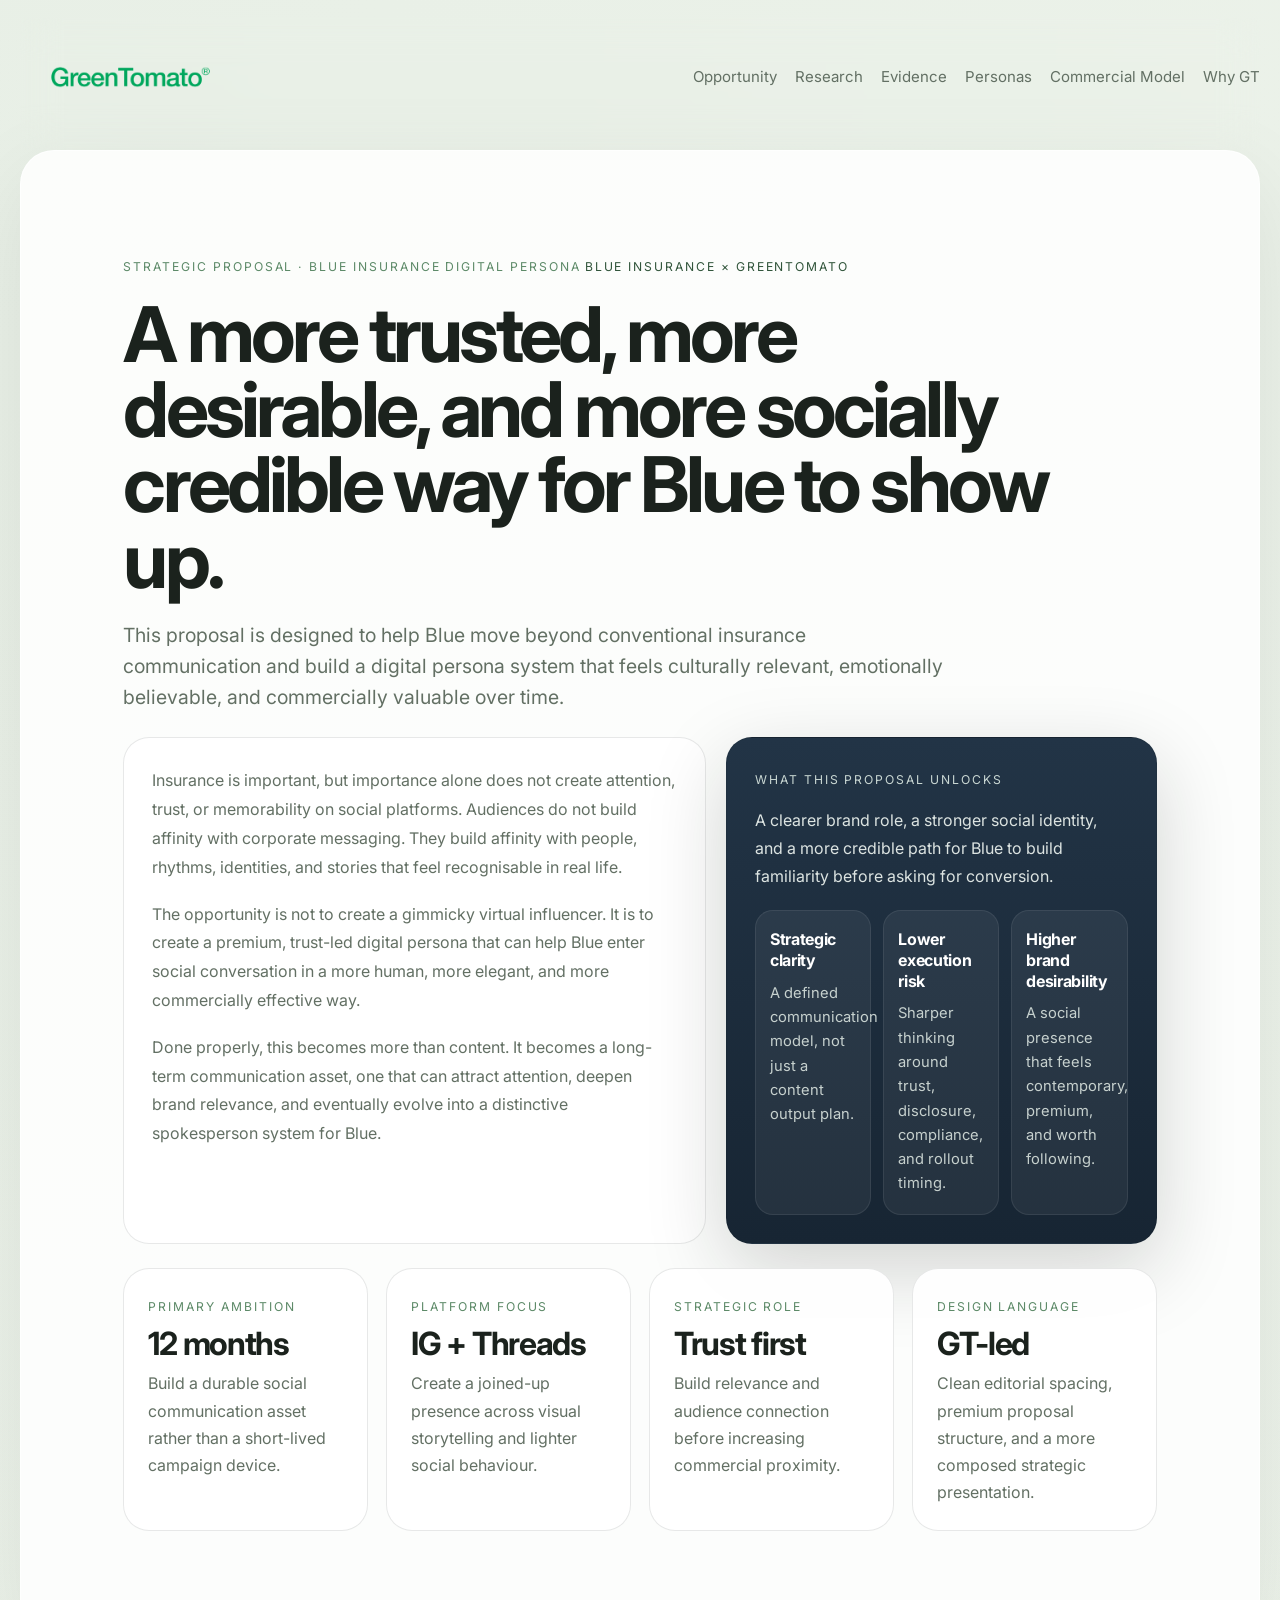
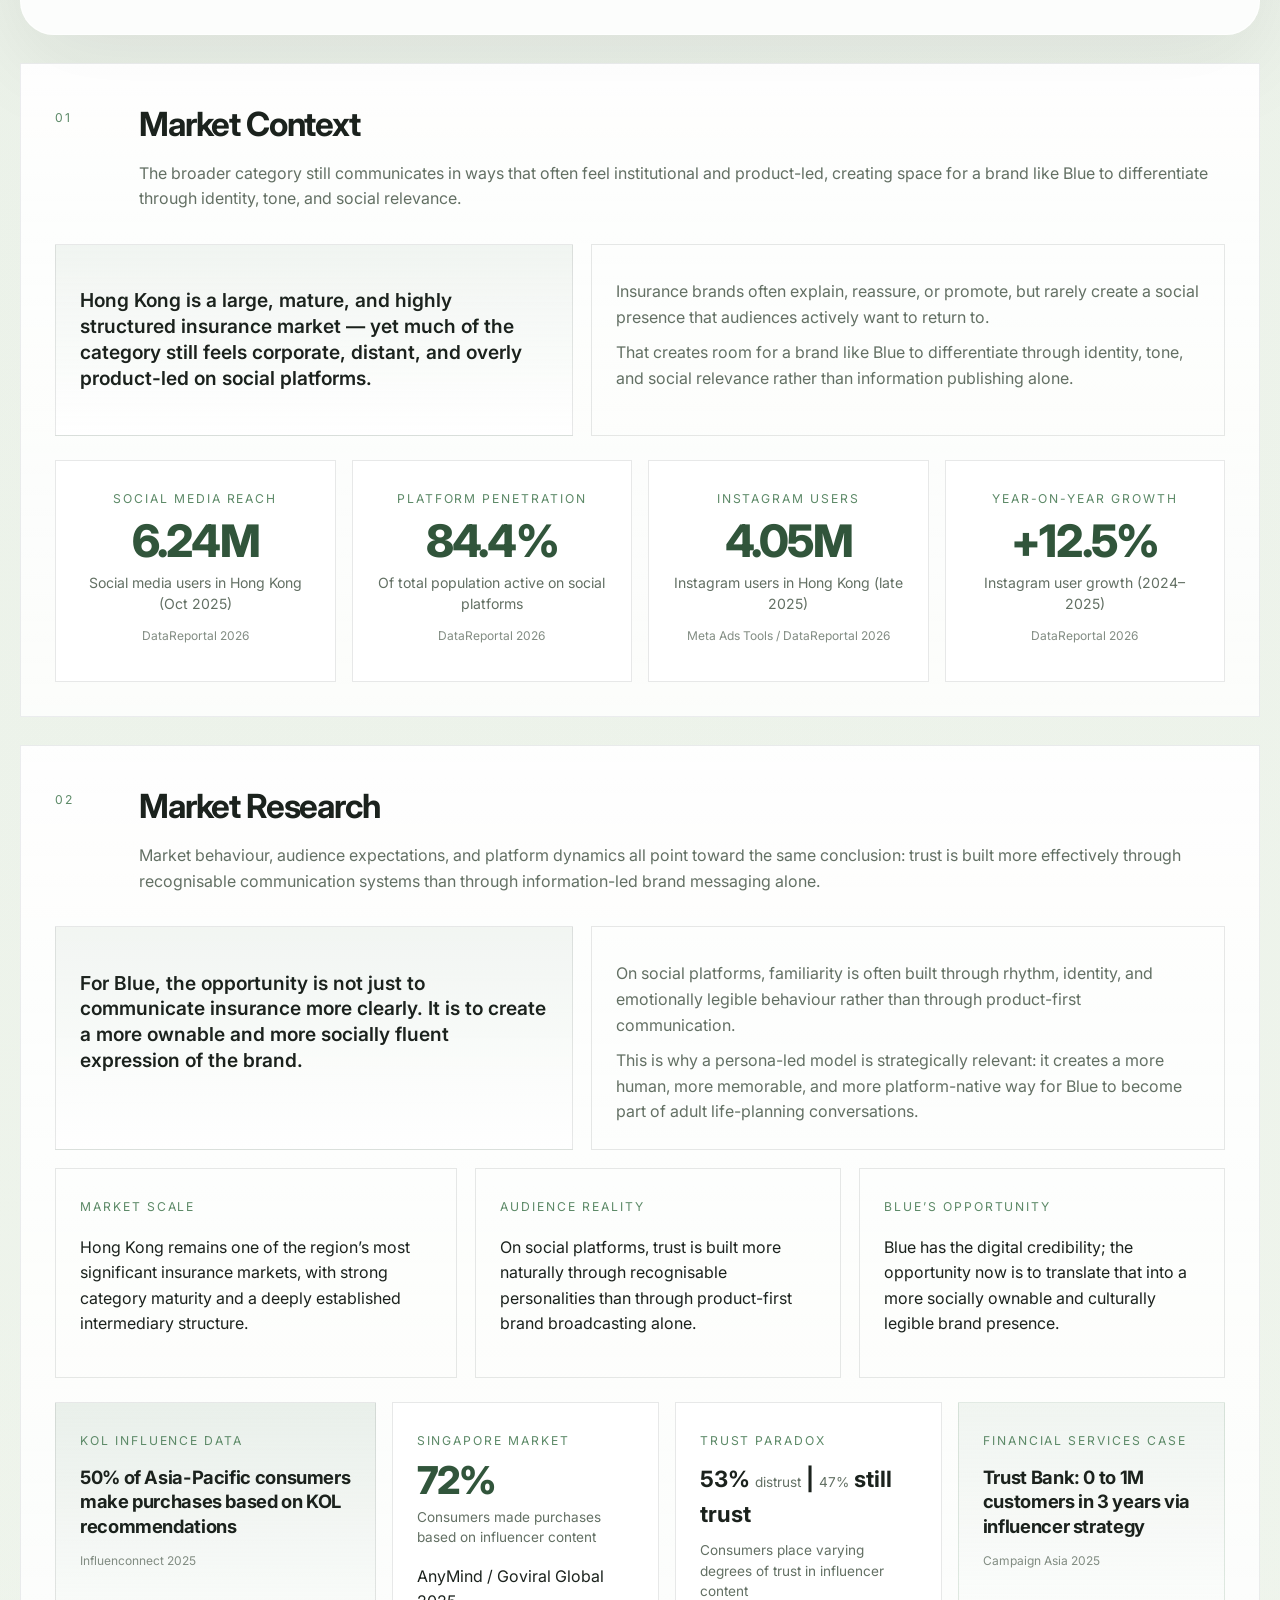
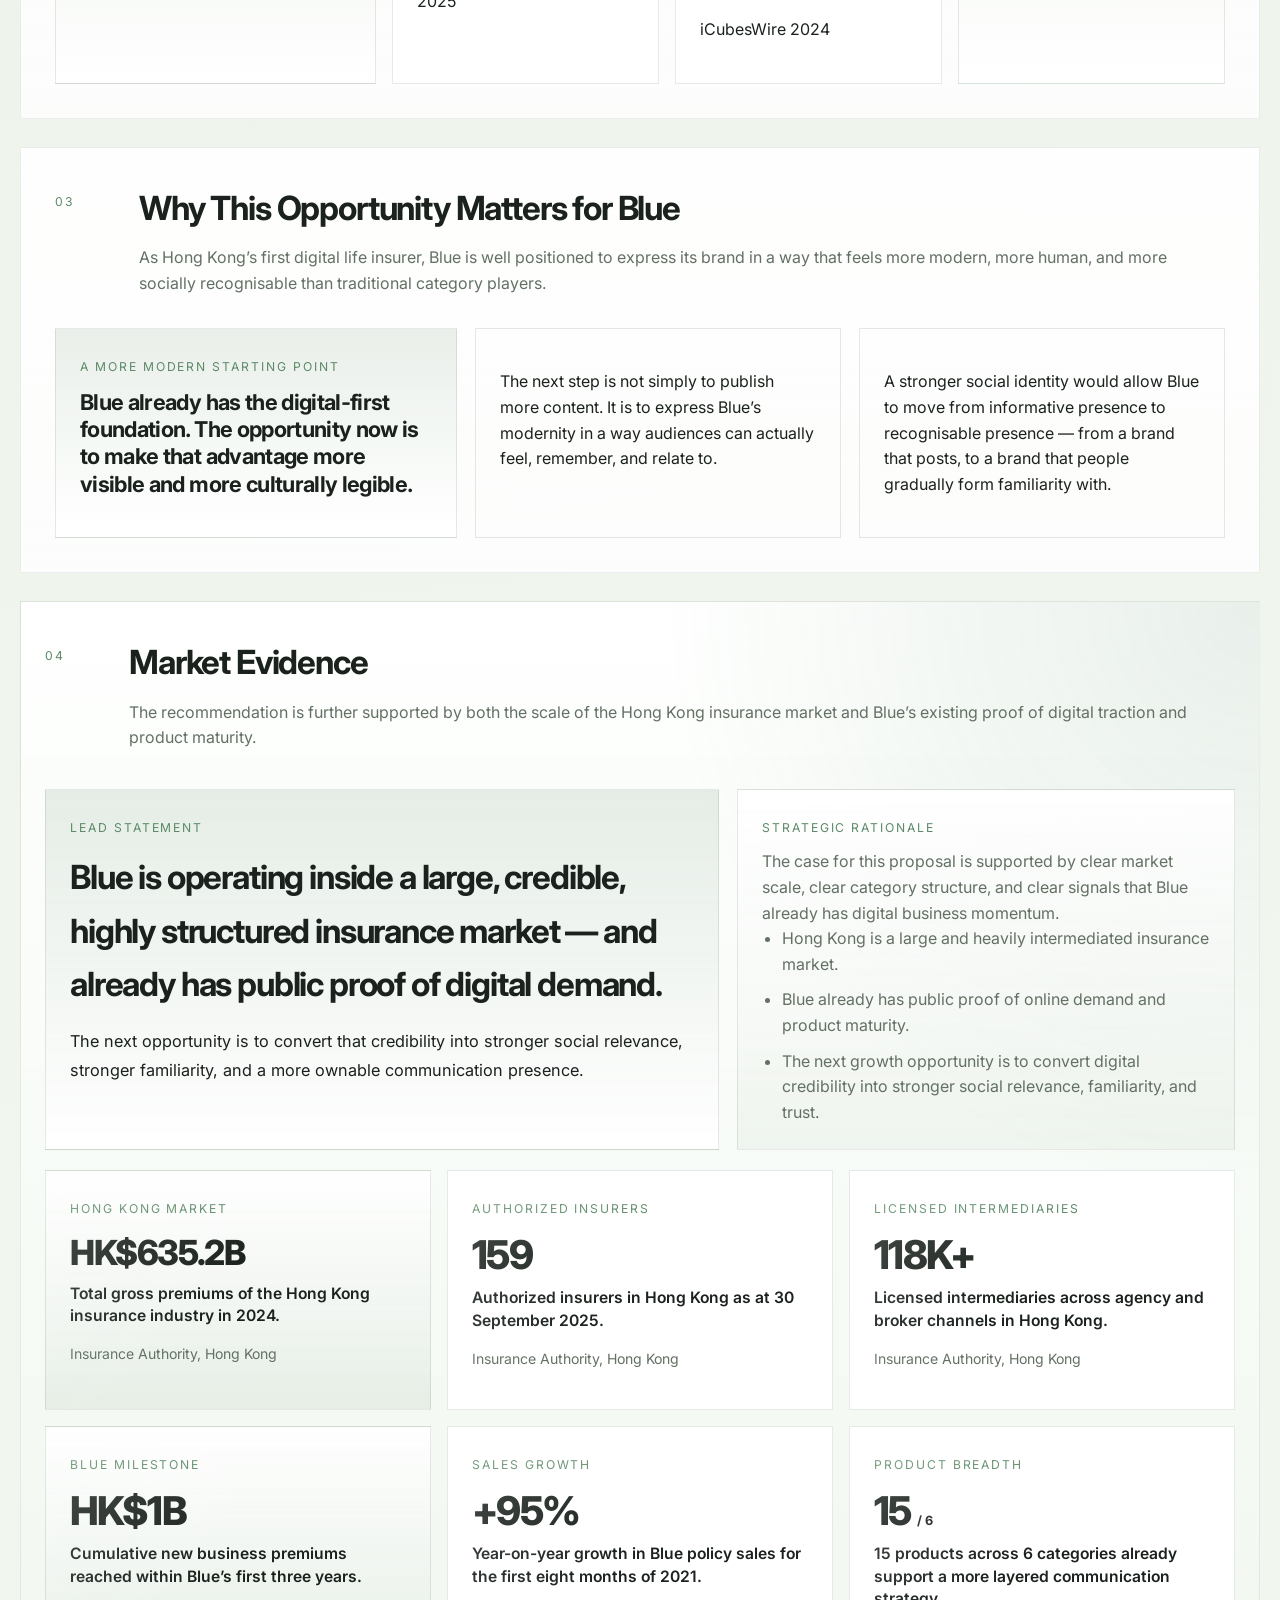
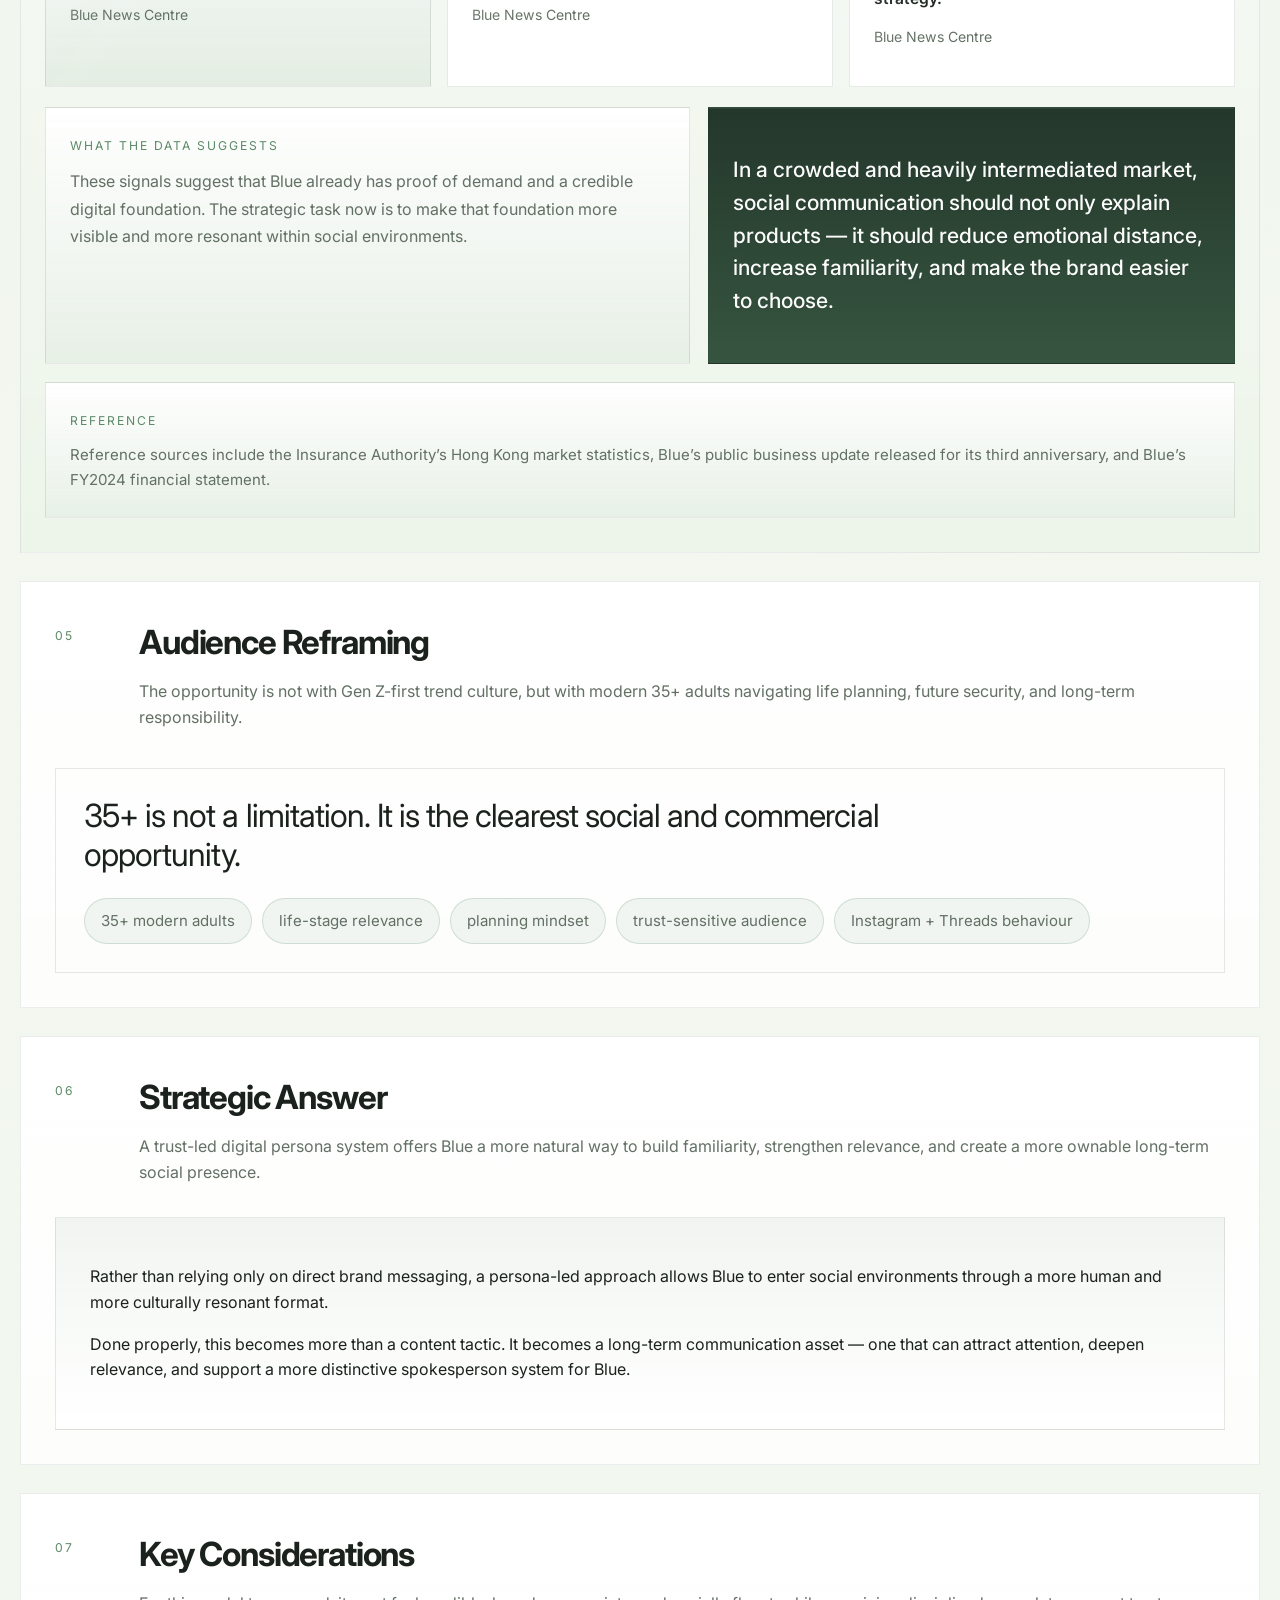
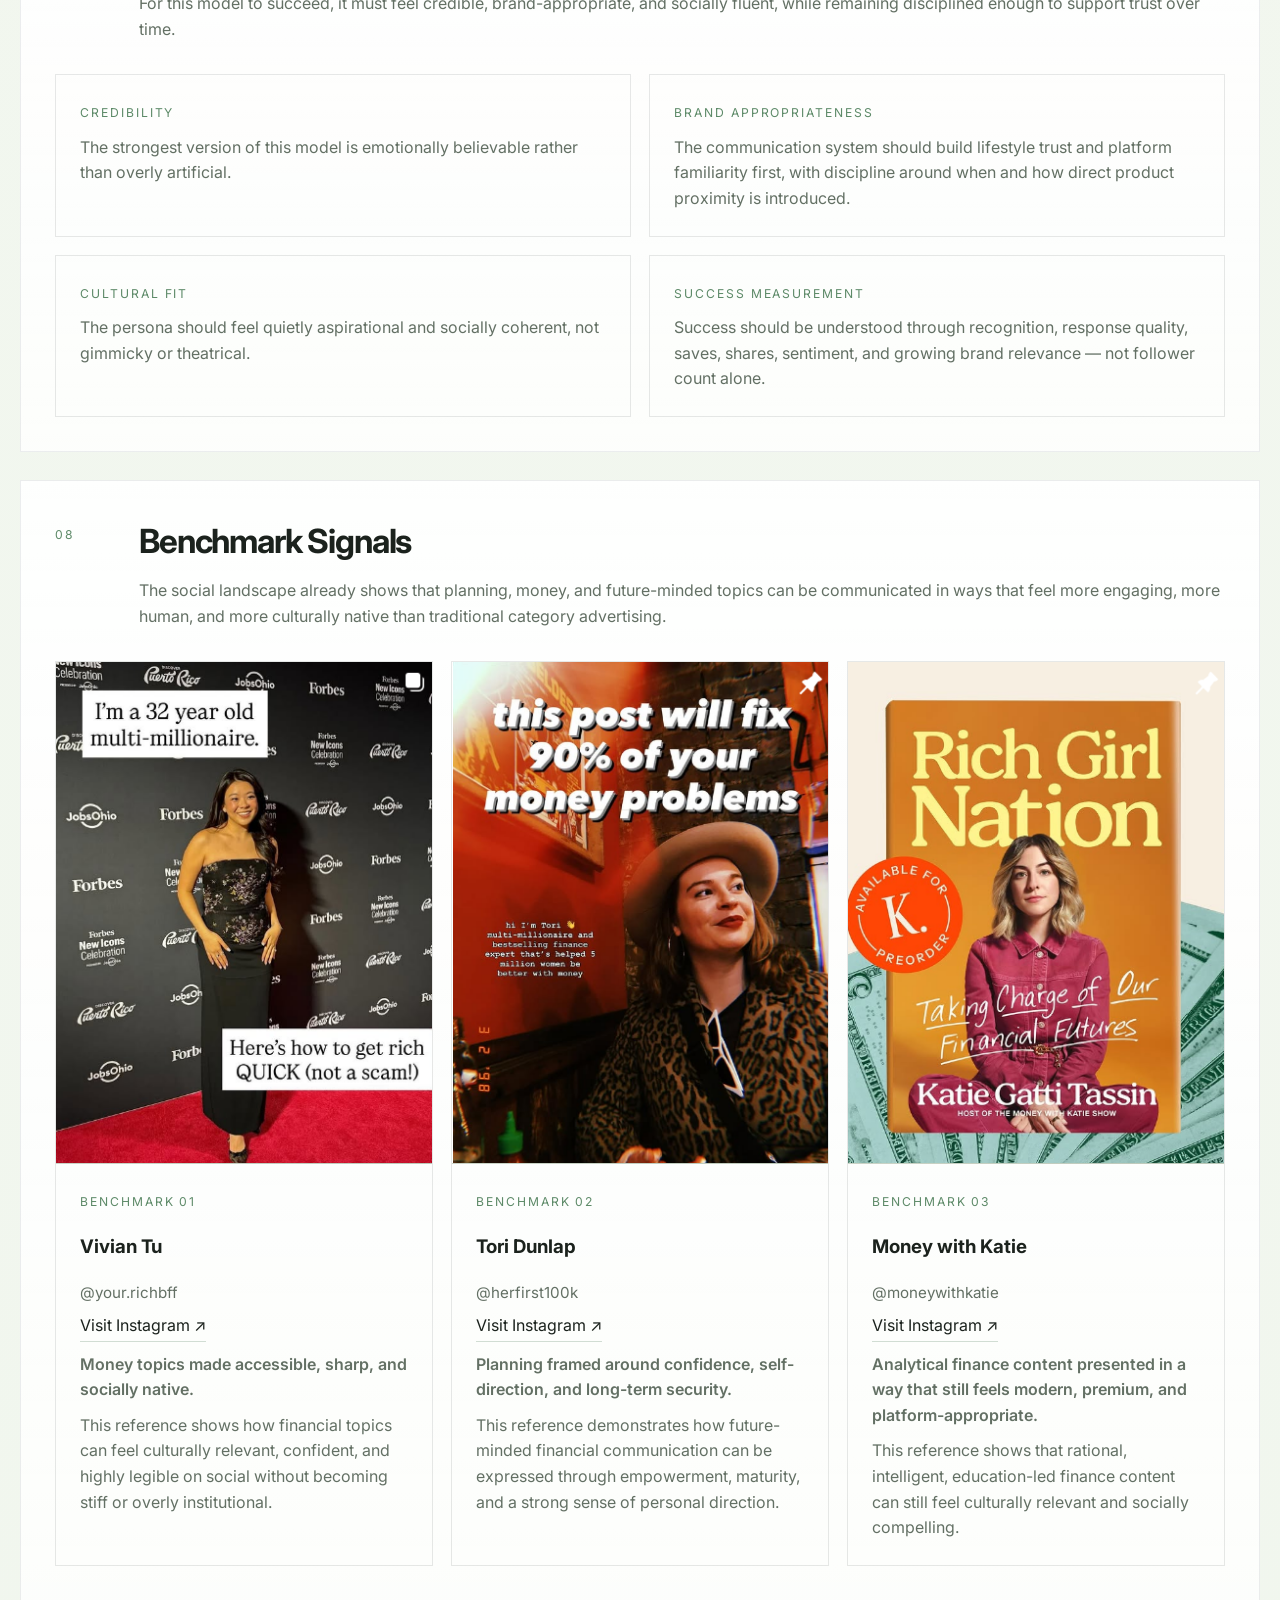
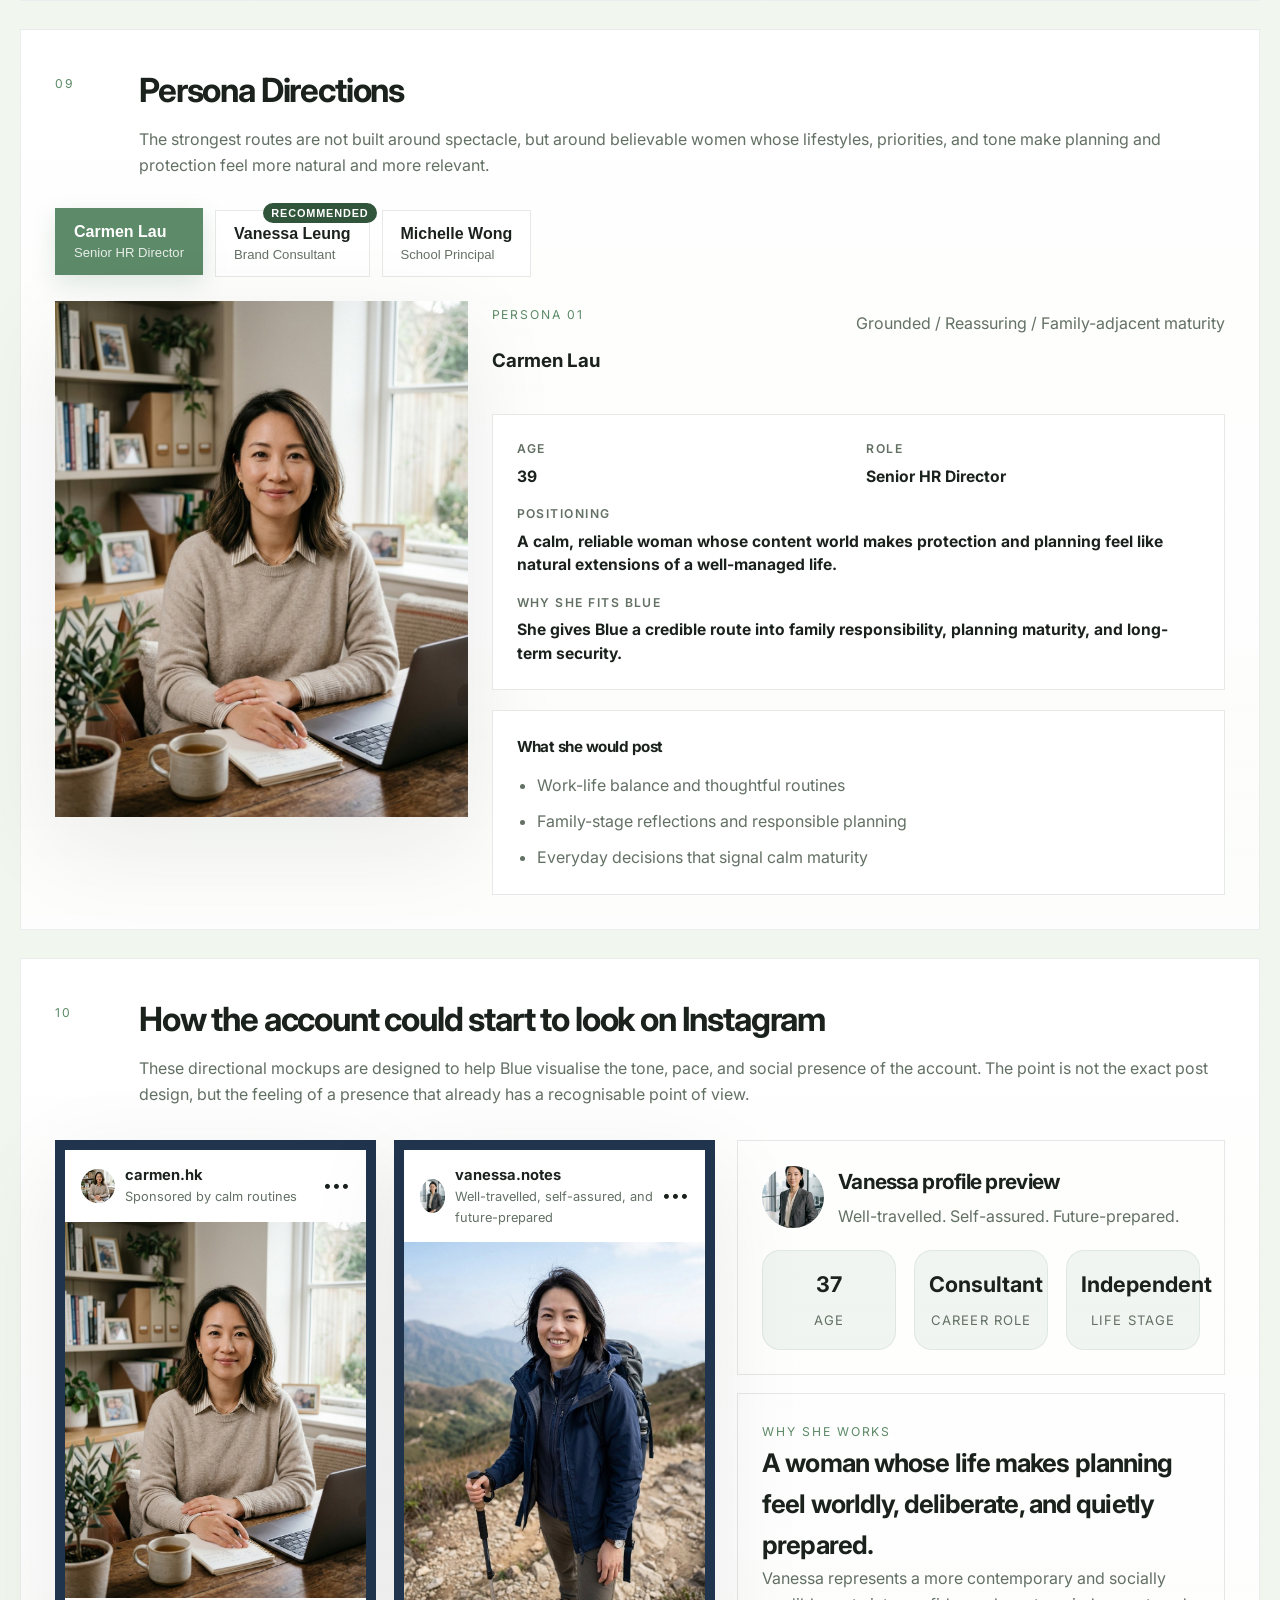
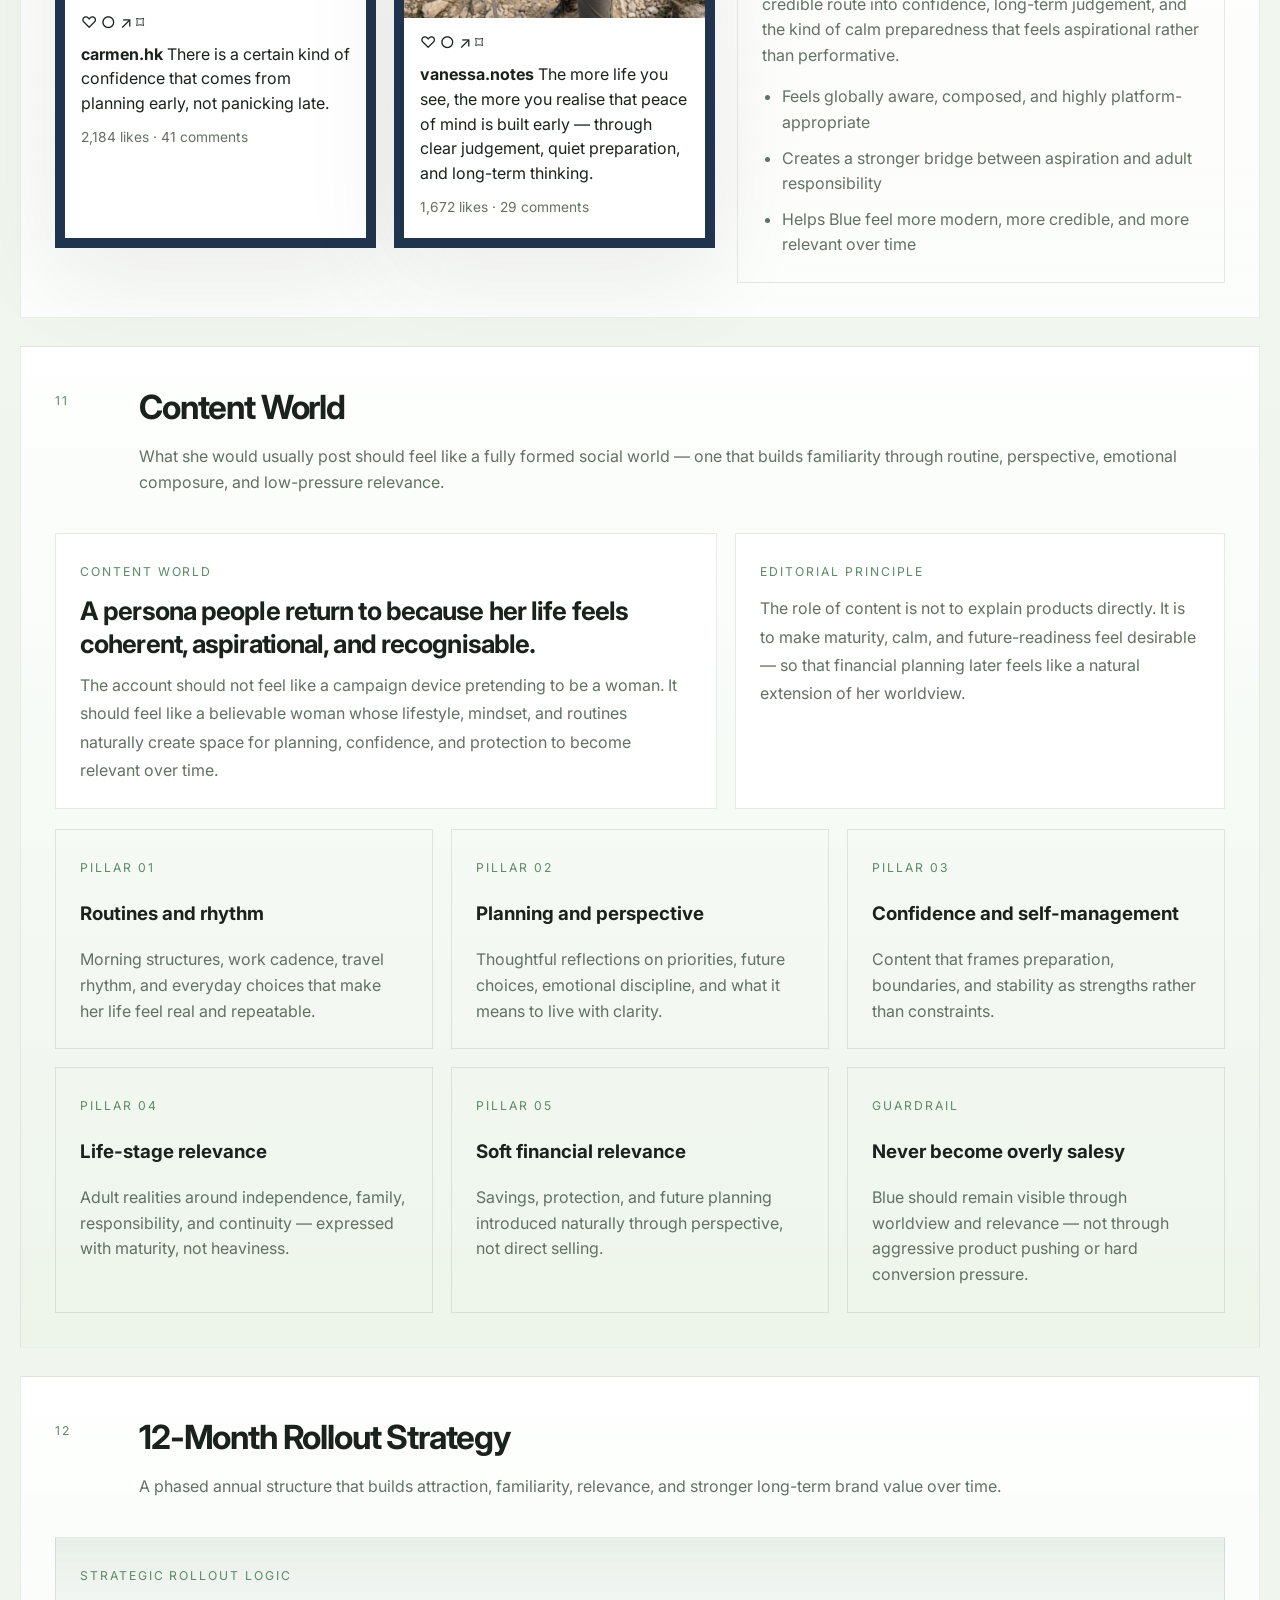
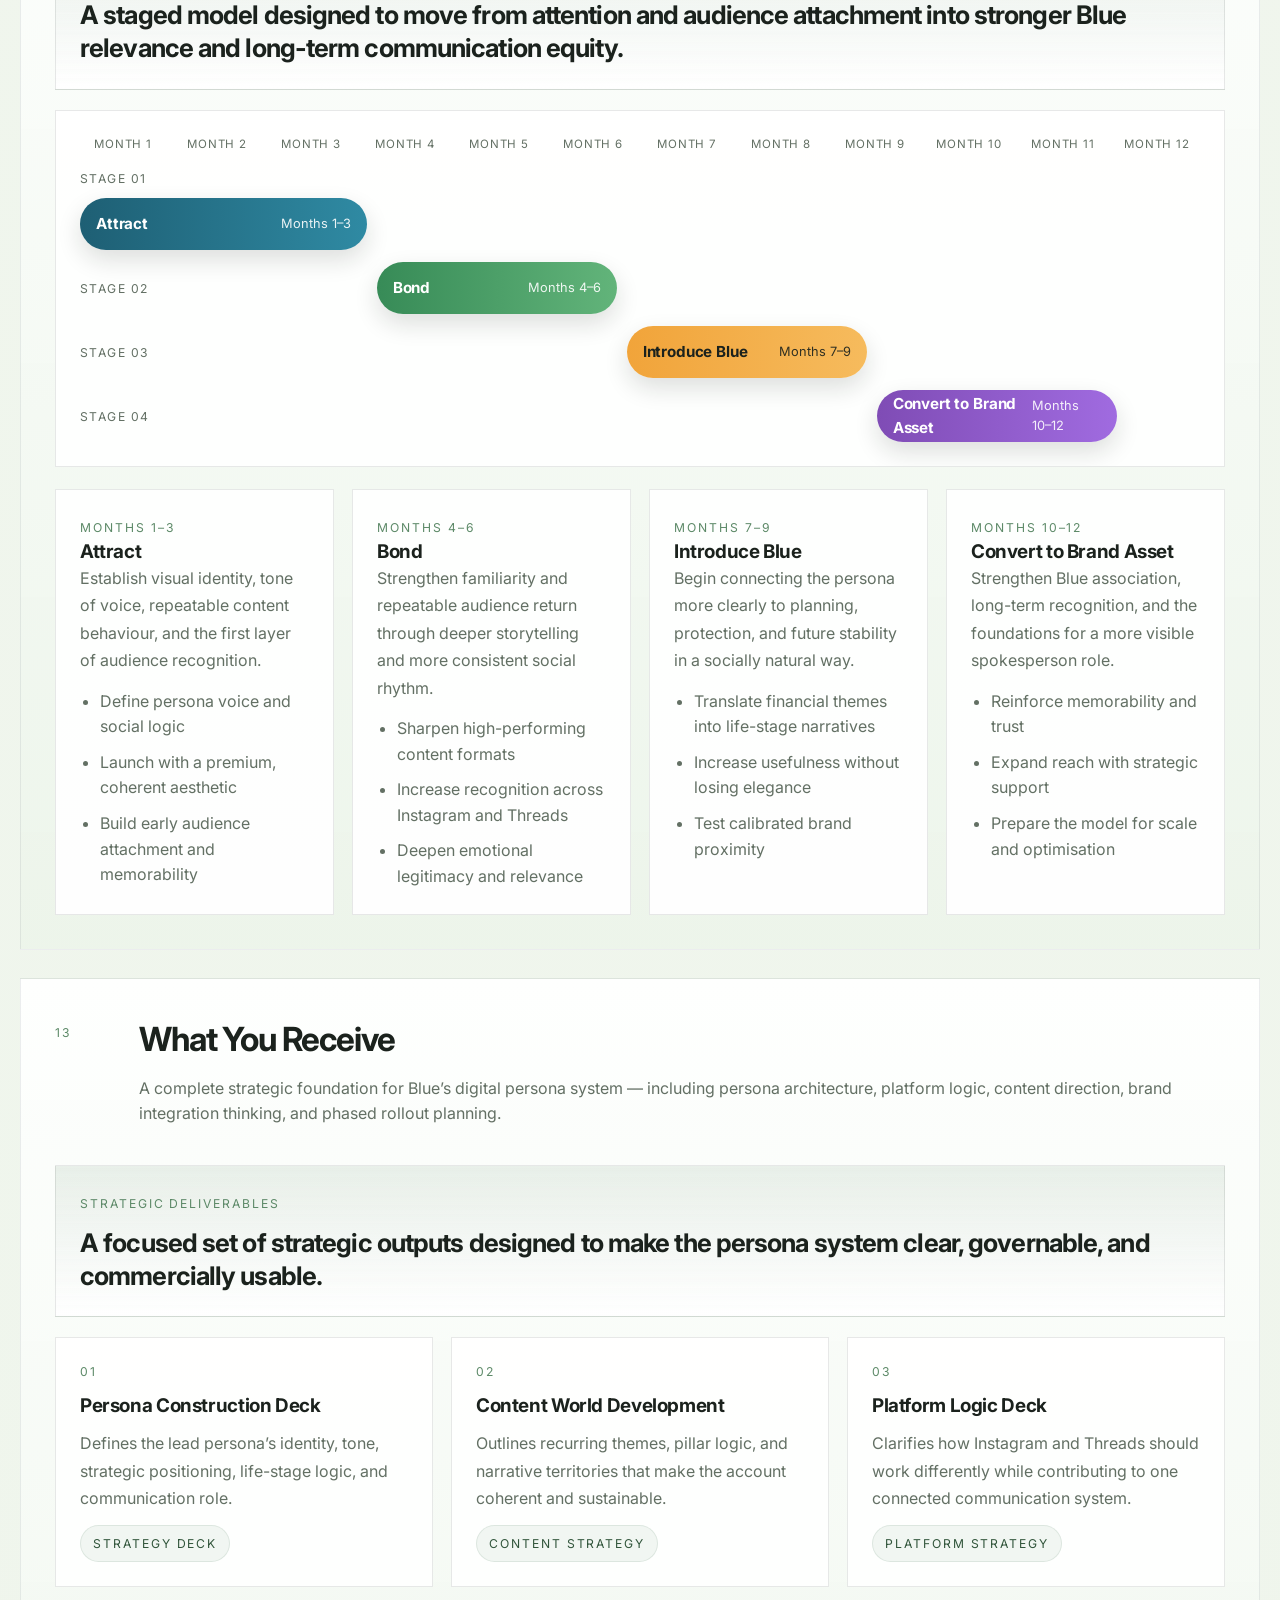
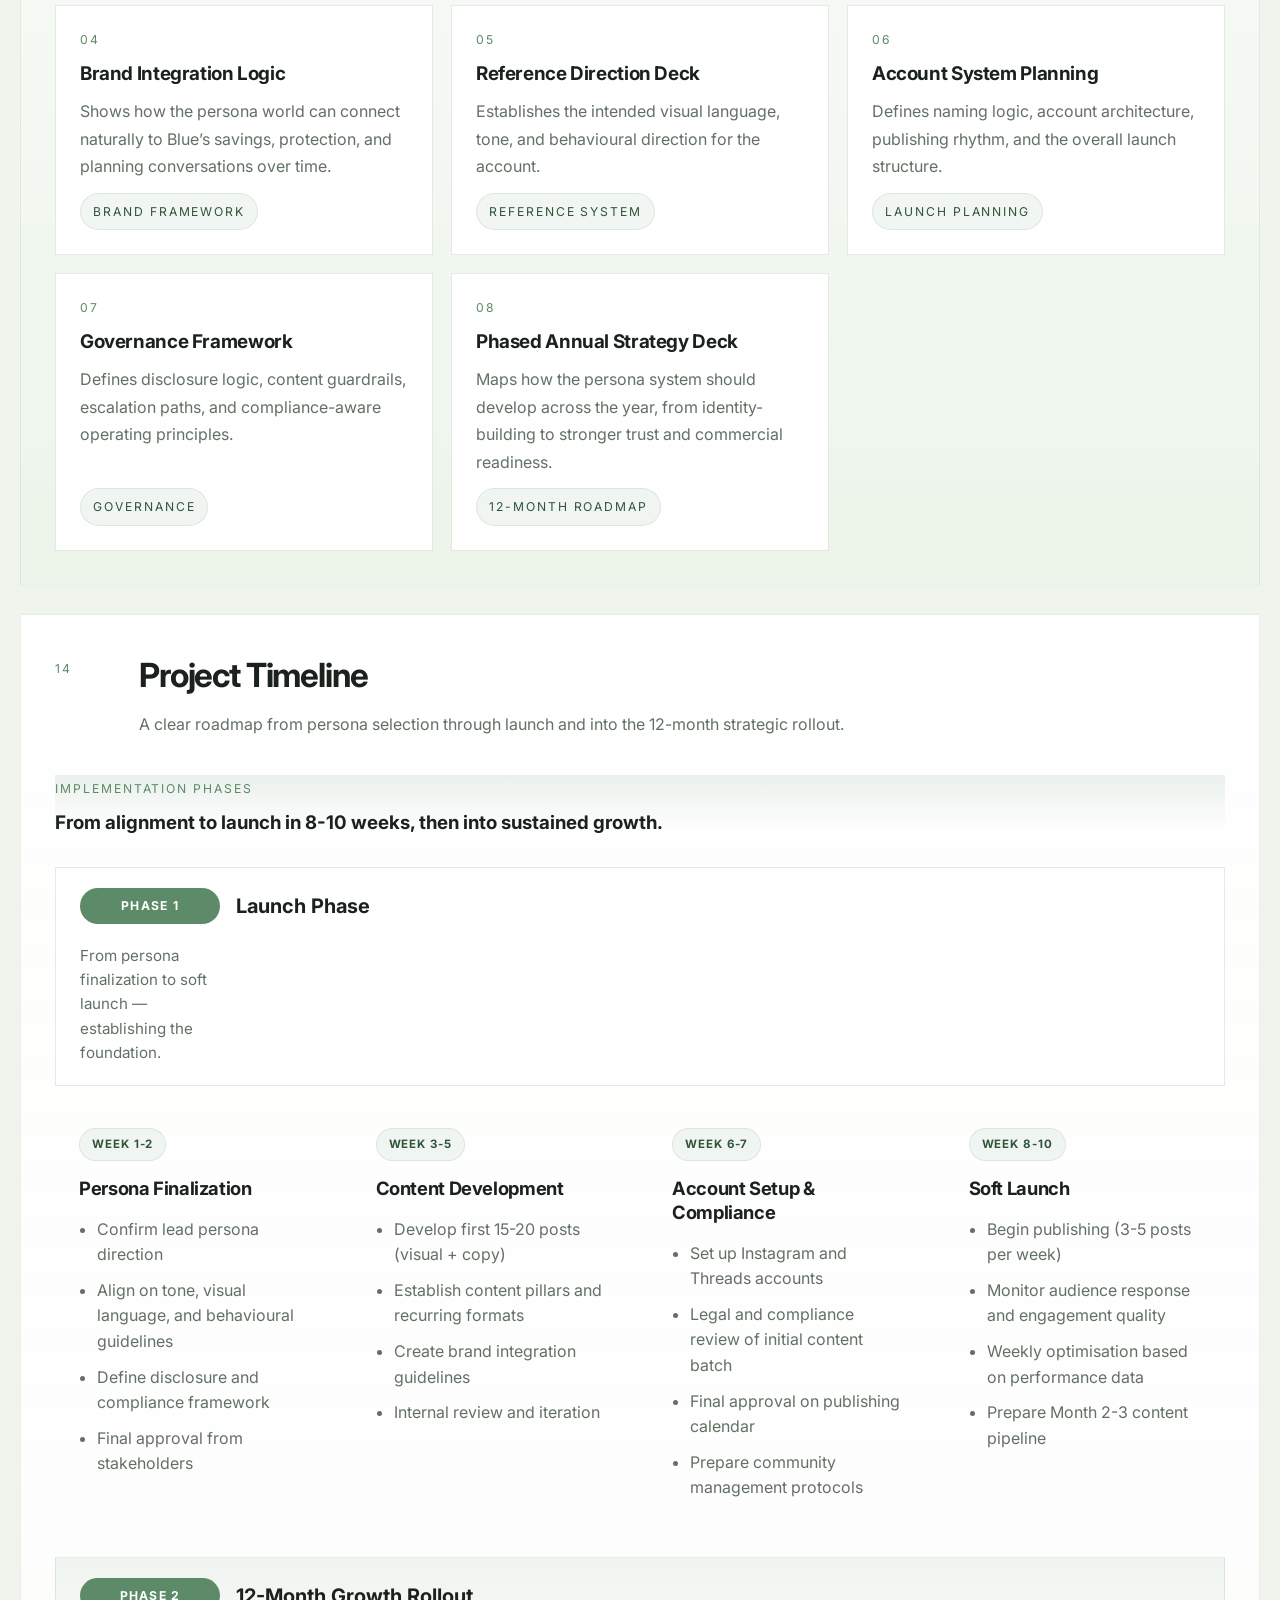
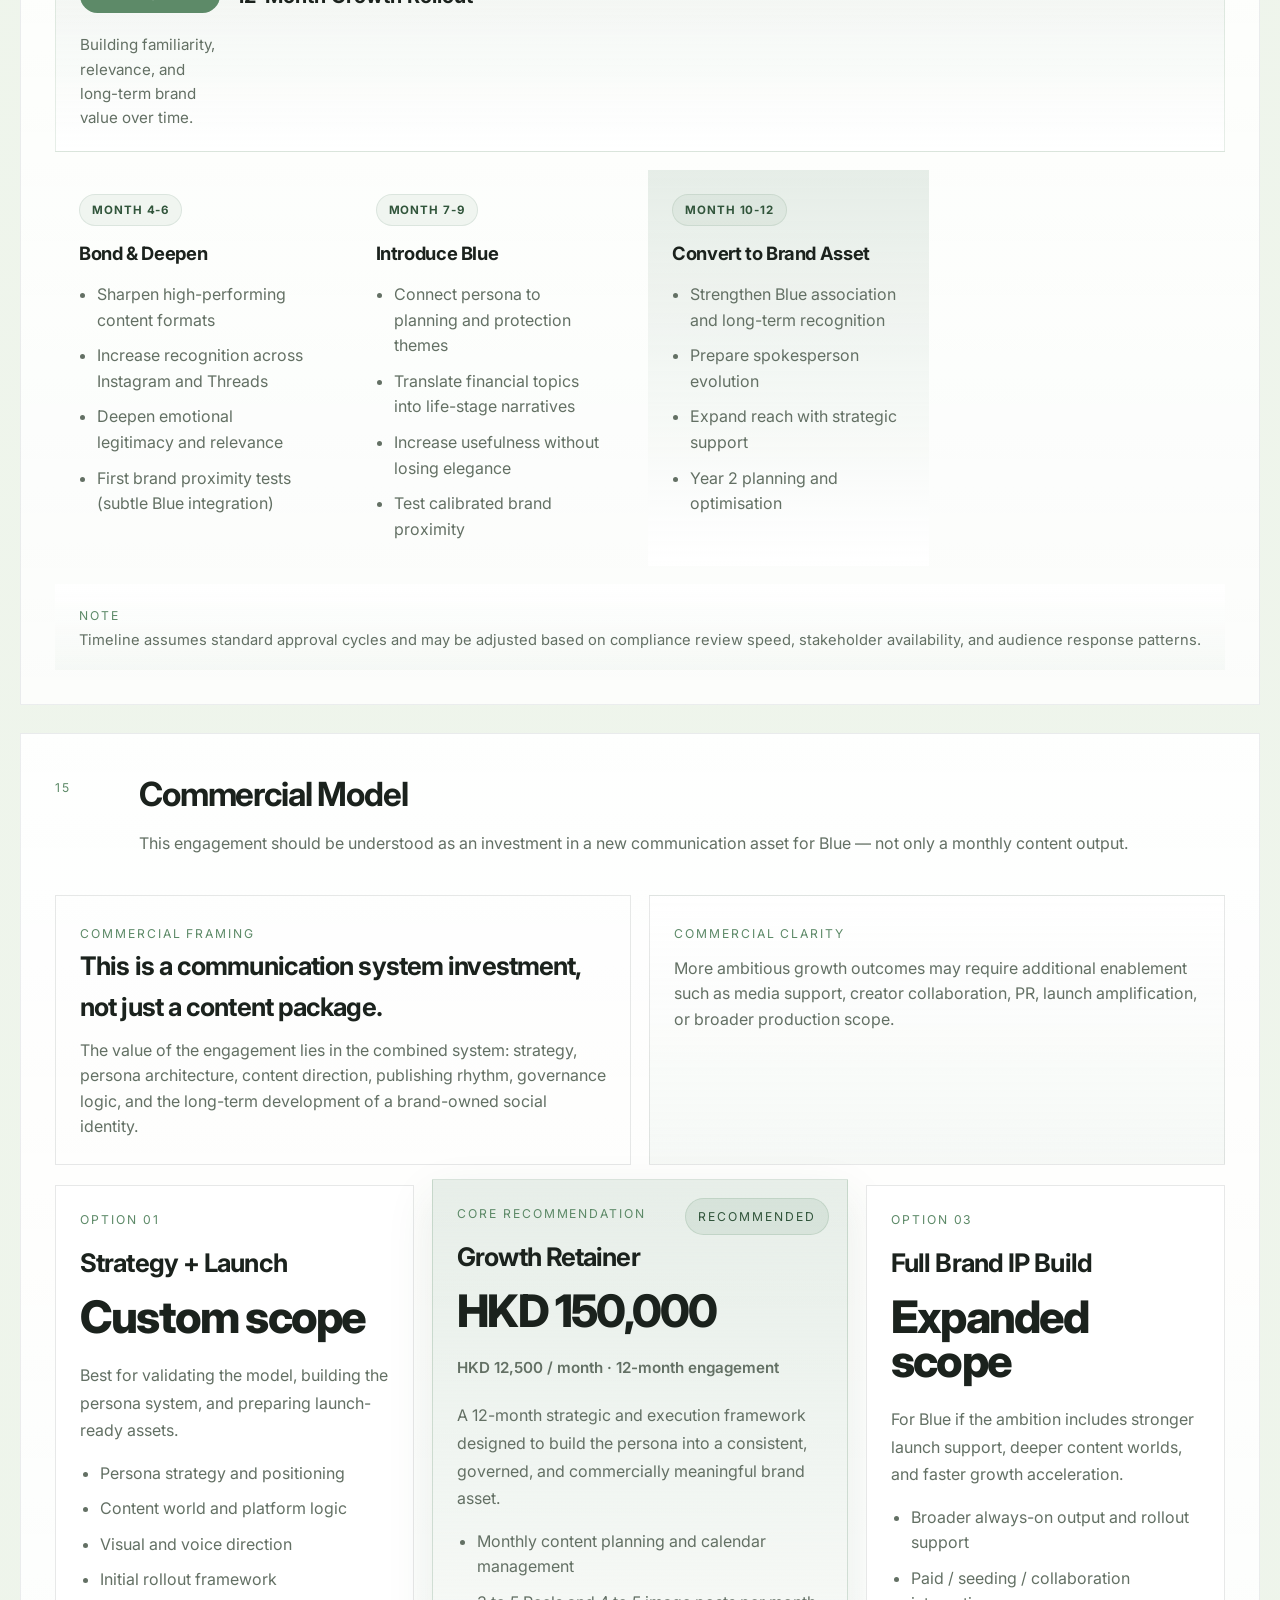
==== commit a494b89a: "Add market data to Context and Research sections" ====
--- a/index.html
+++ b/index.html
@@ -119,6 +119,32 @@
             </p>
           </div>
         </div>
+        <div class="context-data-grid">
+          <article class="context-data-card">
+            <span class="mini-label">Social Media Reach</span>
+            <div class="data-value">6.24M</div>
+            <p class="data-caption">Social media users in Hong Kong (Oct 2025)</p>
+            <p class="data-source">DataReportal 2026</p>
+          </article>
+          <article class="context-data-card">
+            <span class="mini-label">Platform Penetration</span>
+            <div class="data-value">84.4%</div>
+            <p class="data-caption">Of total population active on social platforms</p>
+            <p class="data-source">DataReportal 2026</p>
+          </article>
+          <article class="context-data-card">
+            <span class="mini-label">Instagram Users</span>
+            <div class="data-value">4.05M</div>
+            <p class="data-caption">Instagram users in Hong Kong (late 2025)</p>
+            <p class="data-source">Meta Ads Tools / DataReportal 2026</p>
+          </article>
+          <article class="context-data-card">
+            <span class="mini-label">Year-on-Year Growth</span>
+            <div class="data-value">+12.5%</div>
+            <p class="data-caption">Instagram user growth (2024–2025)</p>
+            <p class="data-source">DataReportal 2026</p>
+          </article>
+        </div>
       </section>
 
       <section id="market-research" class="section reveal">
@@ -154,6 +180,30 @@
           <article class="argument-card">
             <span class="mini-label">Blue’s opportunity</span>
             <p>Blue has the digital credibility; the opportunity now is to translate that into a more socially ownable and culturally legible brand presence.</p>
+          </article>
+        </div>
+        <div class="trust-data-grid">
+          <article class="trust-data-card emphasis-trust-card">
+            <span class="benchmark-tag">KOL Influence Data</span>
+            <h3>50% of Asia-Pacific consumers make purchases based on KOL recommendations</h3>
+            <p class="trust-source">Influenconnect 2025</p>
+          </article>
+          <article class="trust-data-card">
+            <span class="mini-label">Singapore Market</span>
+            <div class="data-value">72%</div>
+            <p class="data-caption">Consumers made purchases based on influencer content</p>
+            <p class="data-source">AnyMind / Goviral Global 2025</p>
+          </article>
+          <article class="trust-data-card">
+            <span class="mini-label">Trust Paradox</span>
+            <div class="data-value-split">53% <span class="split-label">distrust</span> | <span class="split-label">47%</span> still trust</div>
+            <p class="data-caption">Consumers place varying degrees of trust in influencer content</p>
+            <p class="data-source">iCubesWire 2024</p>
+          </article>
+          <article class="trust-data-card case-study-card">
+            <span class="mini-label">Financial Services Case</span>
+            <h3>Trust Bank: 0 to 1M customers in 3 years via influencer strategy</h3>
+            <p class="trust-source">Campaign Asia 2025</p>
           </article>
         </div>
       </section>
--- a/style.css
+++ b/style.css
@@ -548,7 +548,114 @@
   letter-spacing: -0.03em;
 }
 
+/* Market Context Data Grid */
+.context-data-grid {
+  display: grid;
+  grid-template-columns: repeat(4, minmax(0, 1fr));
+  gap: 16px;
+  margin-top: 24px;
+}
+
+.context-data-card {
+  background: var(--surface-strong);
+  border: 1px solid var(--line);
+  border-radius: var(--radius-lg);
+  padding: 24px;
+  text-align: center;
+}
+
+.context-data-card .data-value {
+  font-size: 2.8rem;
+  font-weight: 800;
+  letter-spacing: -0.04em;
+  color: var(--accent-dark-green);
+  line-height: 1;
+  margin: 8px 0;
+}
+
+.context-data-card .data-caption {
+  font-size: 0.88rem;
+  color: var(--muted);
+  line-height: 1.5;
+  margin: 0;
+}
+
+.context-data-card .data-source {
+  font-size: 0.75rem;
+  color: var(--muted);
+  opacity: 0.8;
+  margin-top: 12px;
+}
+
+/* Market Research Trust Data Grid */
+.trust-data-grid {
+  display: grid;
+  grid-template-columns: 1.2fr 1fr 1fr 1fr;
+  gap: 16px;
+  margin-top: 24px;
+}
+
+.trust-data-card {
+  background: var(--surface-strong);
+  border: 1px solid var(--line);
+  border-radius: var(--radius-lg);
+  padding: 24px;
+}
+
+.emphasis-trust-card {
+  background: linear-gradient(180deg, rgba(93, 138, 104, 0.12), rgba(255,255,255,0.94));
+}
+
+.trust-data-card h3 {
+  margin: 12px 0 8px;
+  font-size: 1.15rem;
+  line-height: 1.35;
+  letter-spacing: -0.02em;
+}
+
+.trust-data-card .data-value {
+  font-size: 2.4rem;
+  font-weight: 800;
+  letter-spacing: -0.04em;
+  color: var(--accent-dark-green);
+  line-height: 1;
+  margin: 8px 0;
+}
+
+.trust-data-card .data-value-split {
+  font-size: 1.4rem;
+  font-weight: 700;
+  color: var(--text);
+  margin: 8px 0;
+}
+
+.trust-data-card .split-label {
+  font-size: 0.85rem;
+  font-weight: 400;
+  color: var(--muted);
+}
+
+.trust-data-card .data-caption {
+  font-size: 0.85rem;
+  color: var(--muted);
+  line-height: 1.5;
+  margin: 0;
+}
+
+.trust-data-card .trust-source {
+  font-size: 0.75rem;
+  color: var(--muted);
+  opacity: 0.8;
+  margin-top: 12px;
+}
+
+.case-study-card {
+  background: linear-gradient(180deg, rgba(93, 138, 104, 0.08), rgba(255,255,255,0.94));
+  border-color: rgba(93, 138, 104, 0.18);
+}
+
 .split-editorial {
+
   display: grid;
   grid-template-columns: minmax(260px, 0.9fr) minmax(0, 1.1fr);
   gap: 18px;
@@ -1772,6 +1879,14 @@
     font-size: 1.6rem;
   }
 
+  .context-data-grid {
+    grid-template-columns: repeat(2, minmax(0, 1fr));
+  }
+
+  .trust-data-grid {
+    grid-template-columns: 1fr;
+  }
+
   .ig-mockups,
   .deliverables-card-grid,
   .rollout-cards-grid,
@@ -1850,6 +1965,18 @@
 
   .section-index {
     padding-top: 0;
+  }
+
+  .context-data-grid {
+    grid-template-columns: 1fr;
+  }
+
+  .context-data-card .data-value {
+    font-size: 2.2rem;
+  }
+
+  .trust-data-card .data-value {
+    font-size: 2rem;
   }
 
   .persona-tabs {
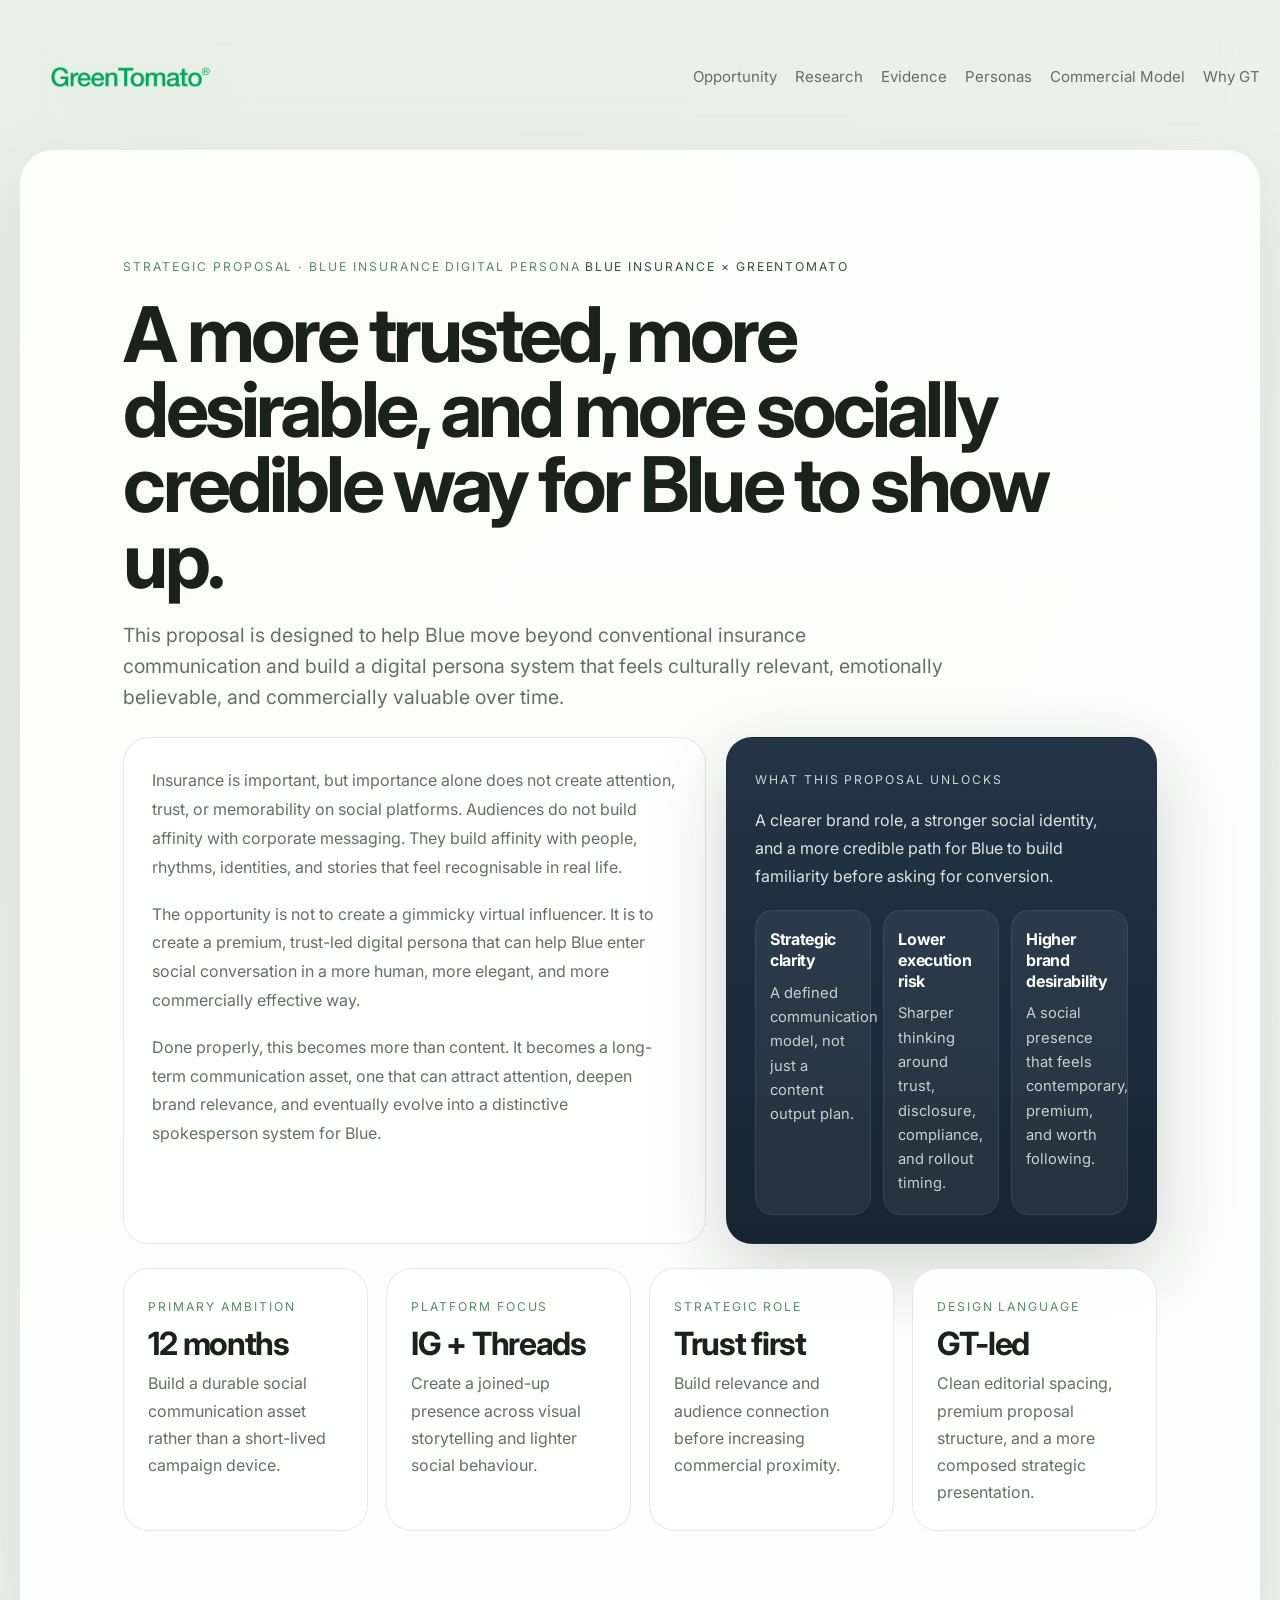
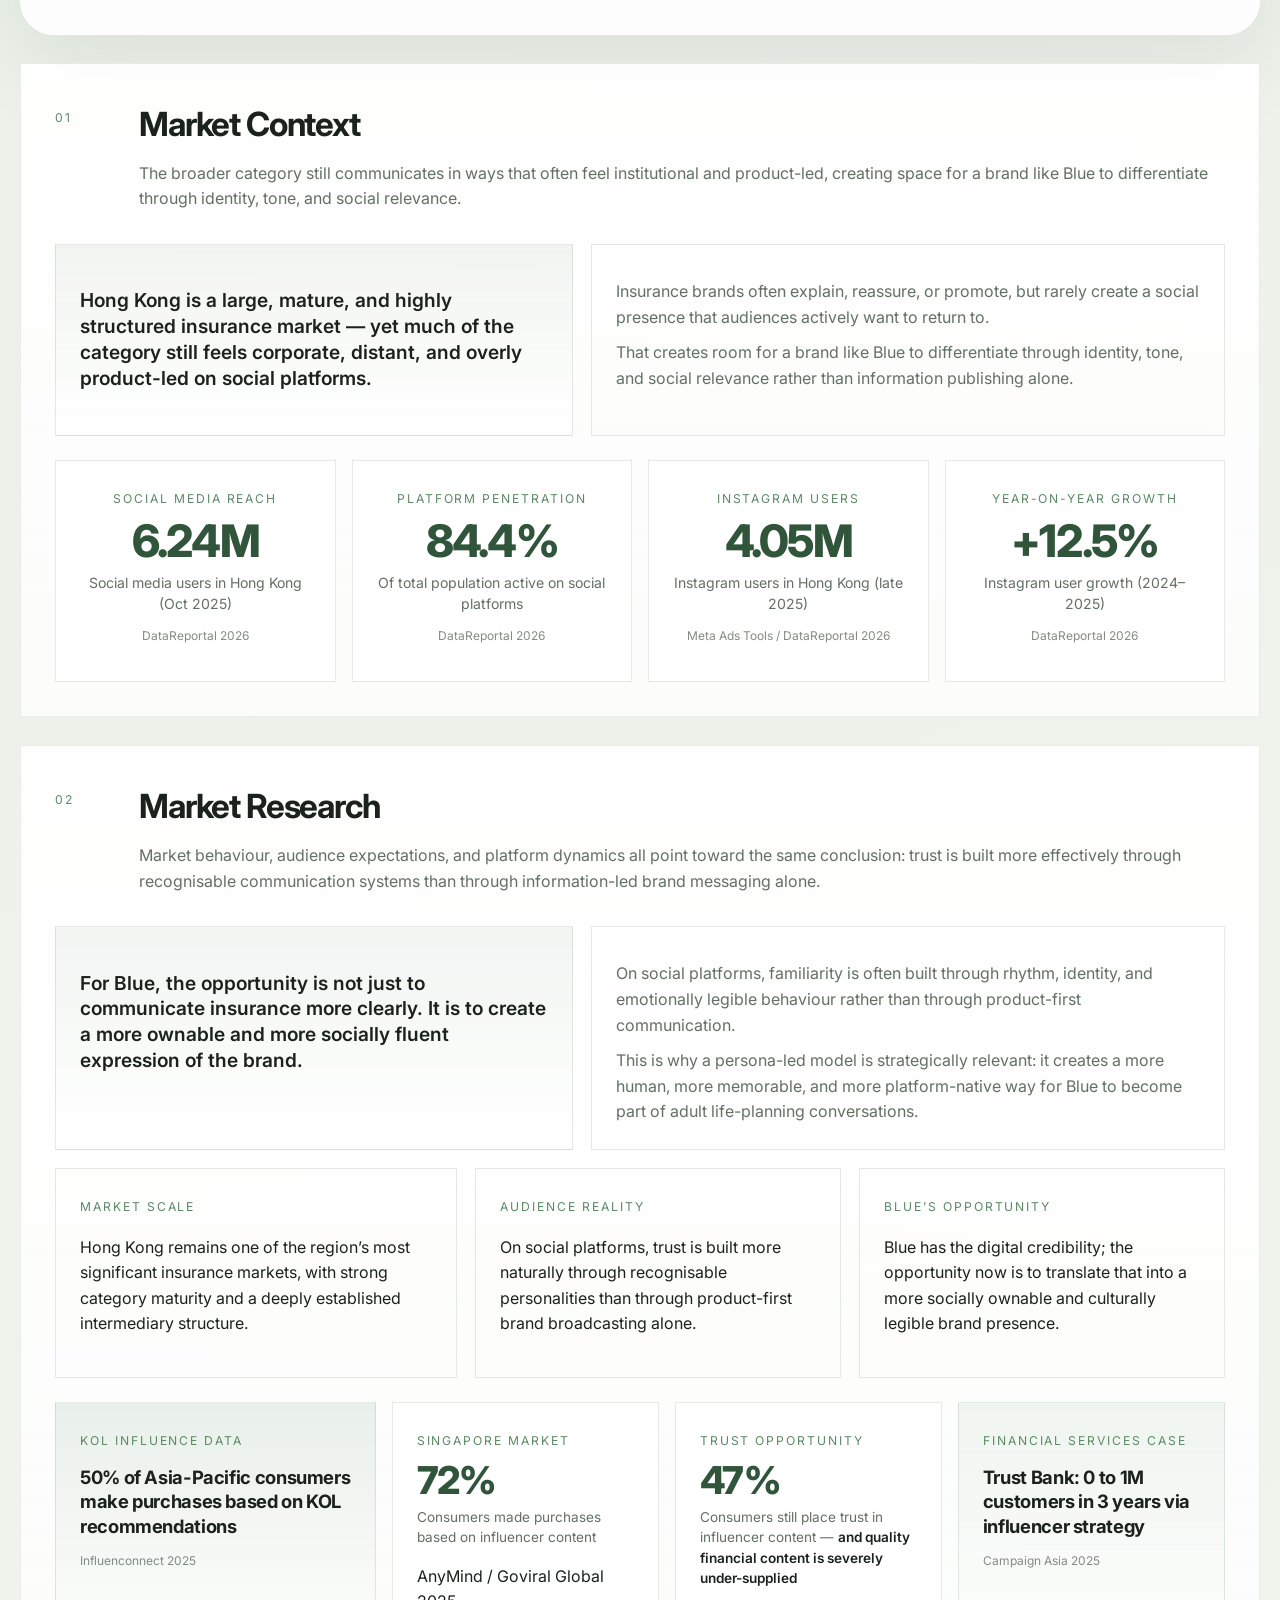
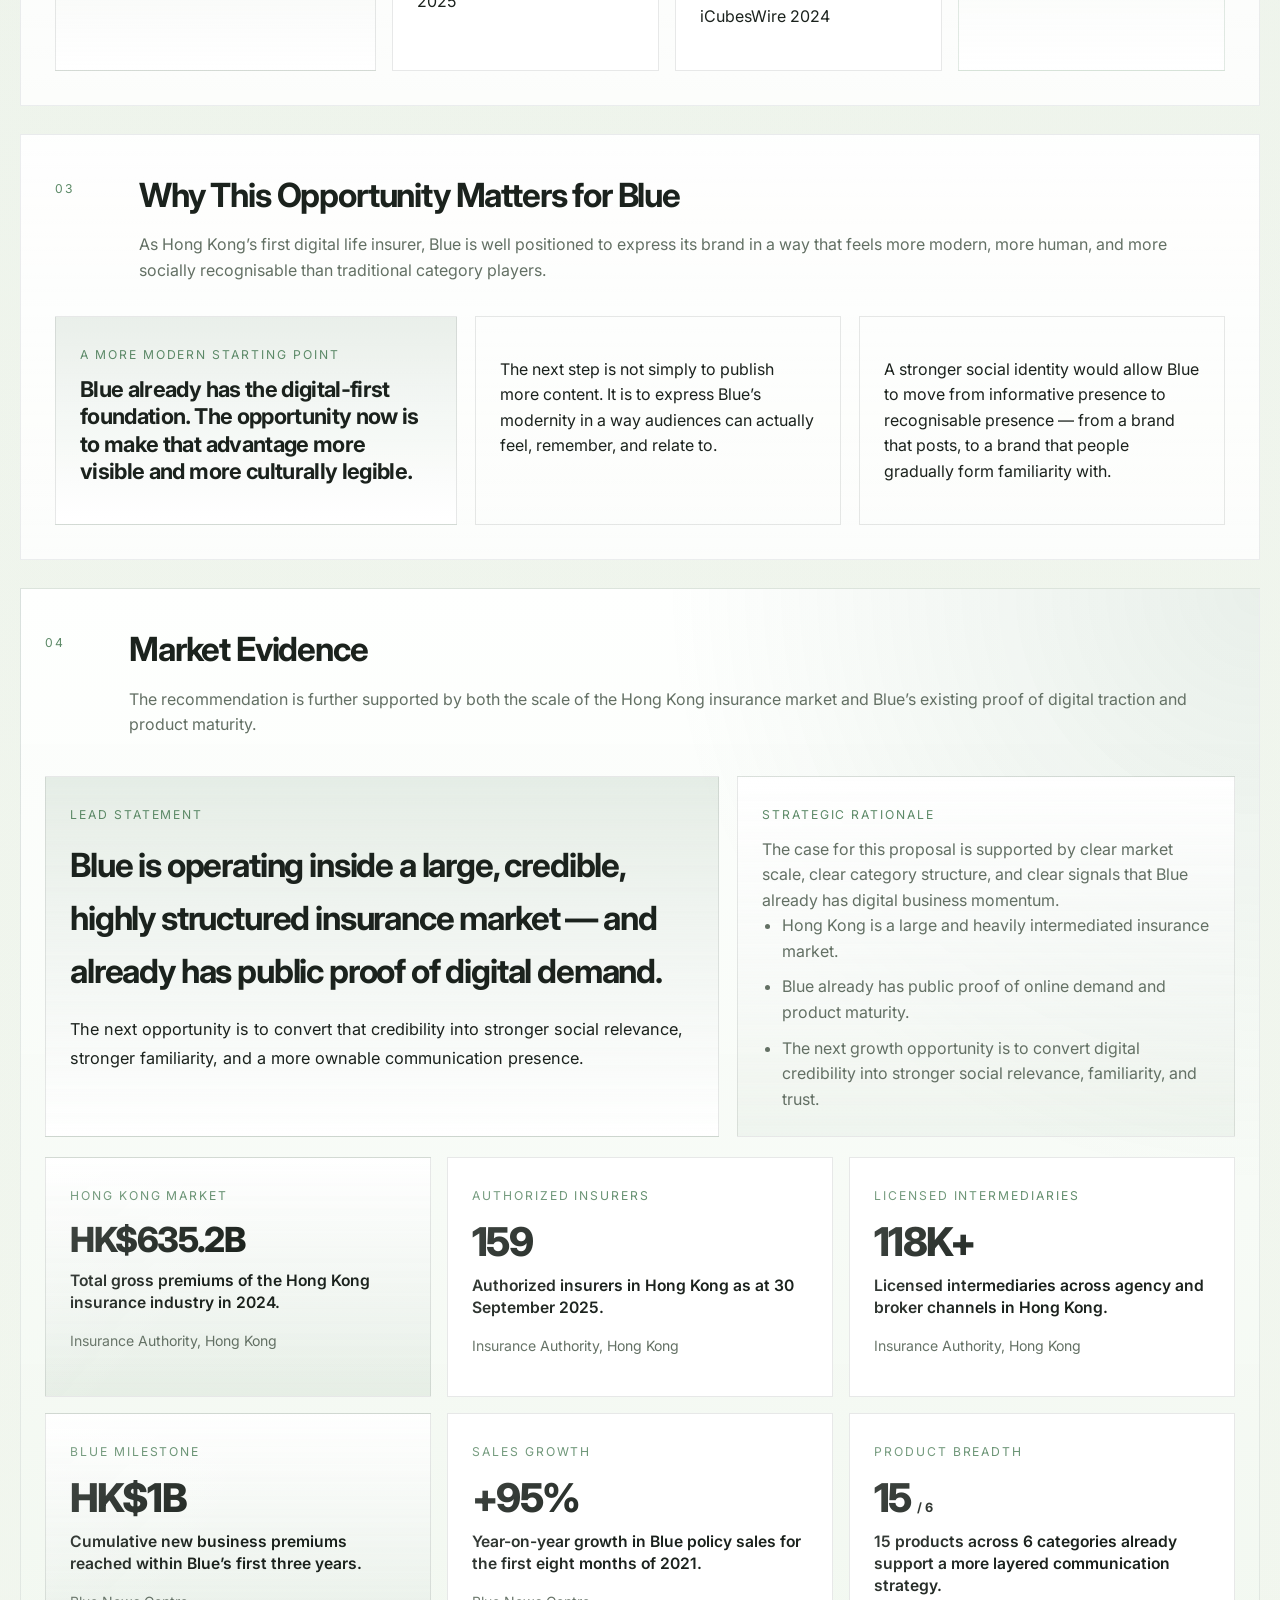
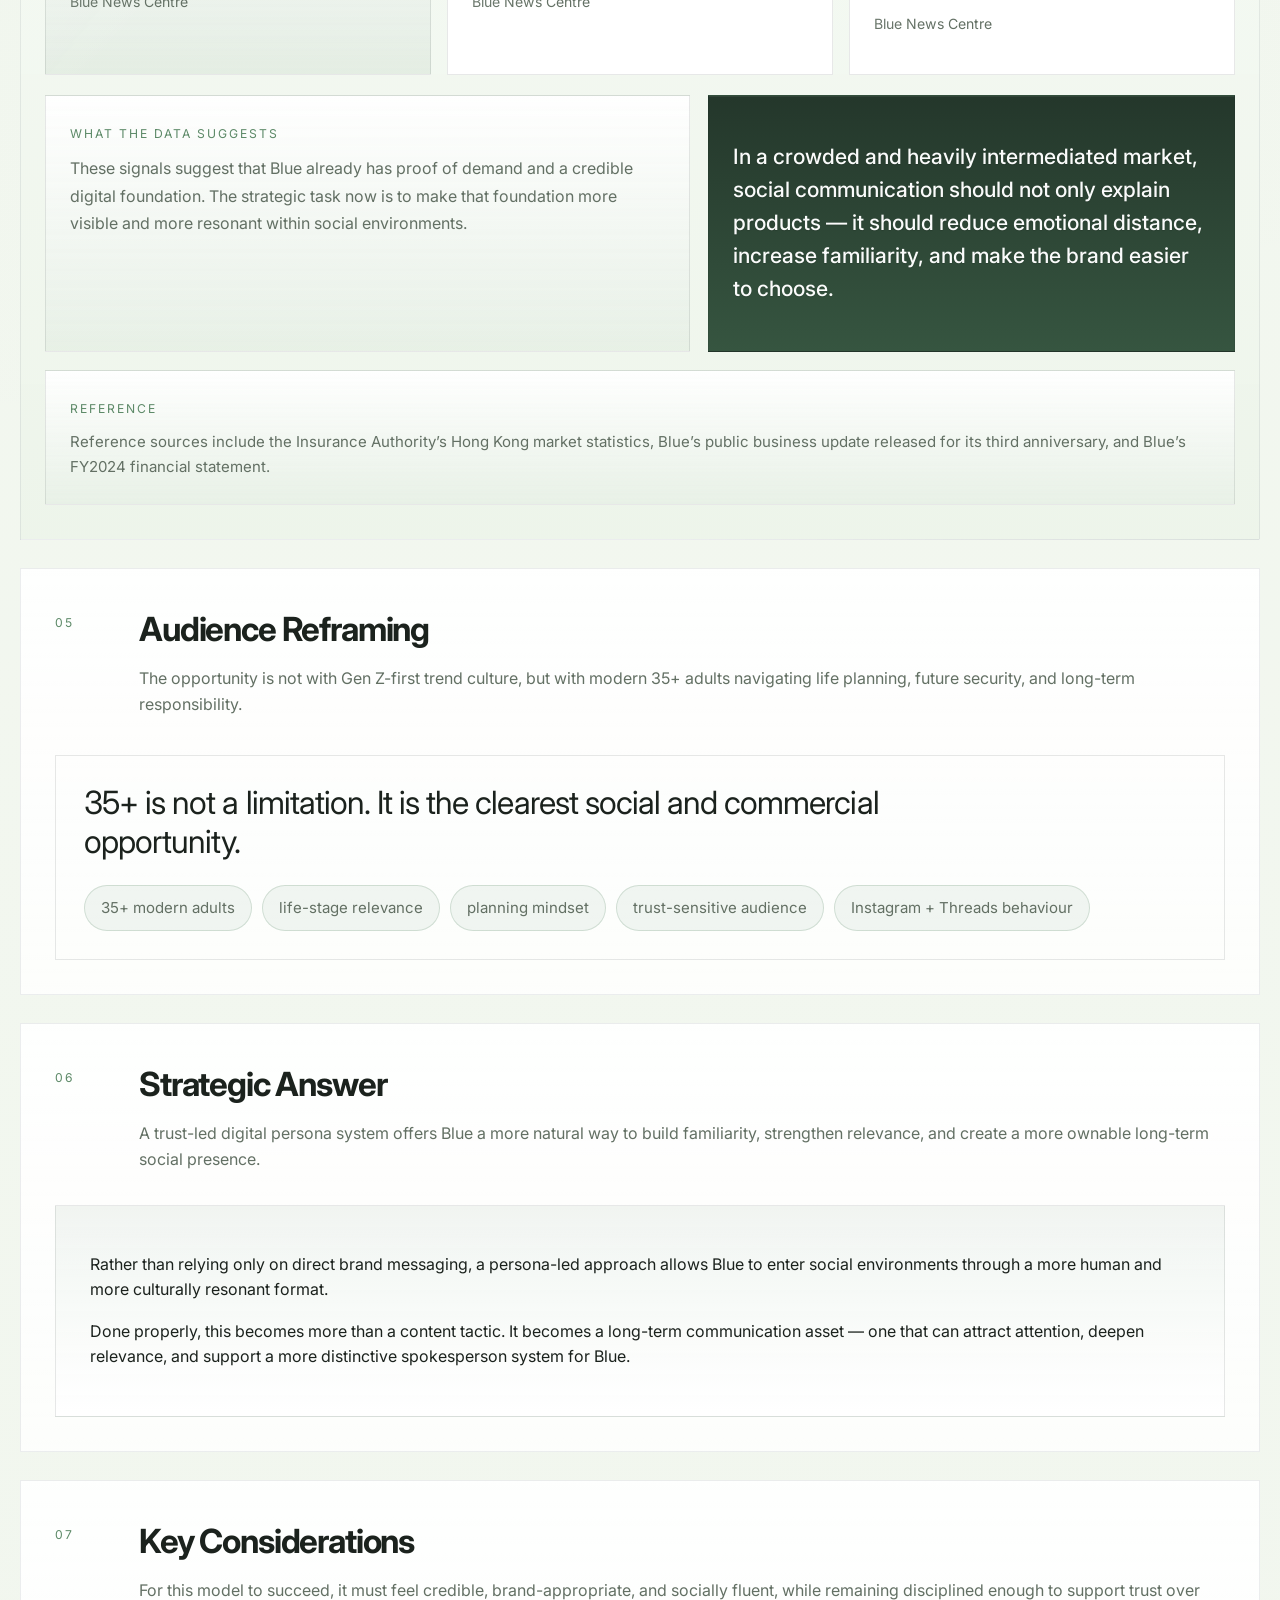
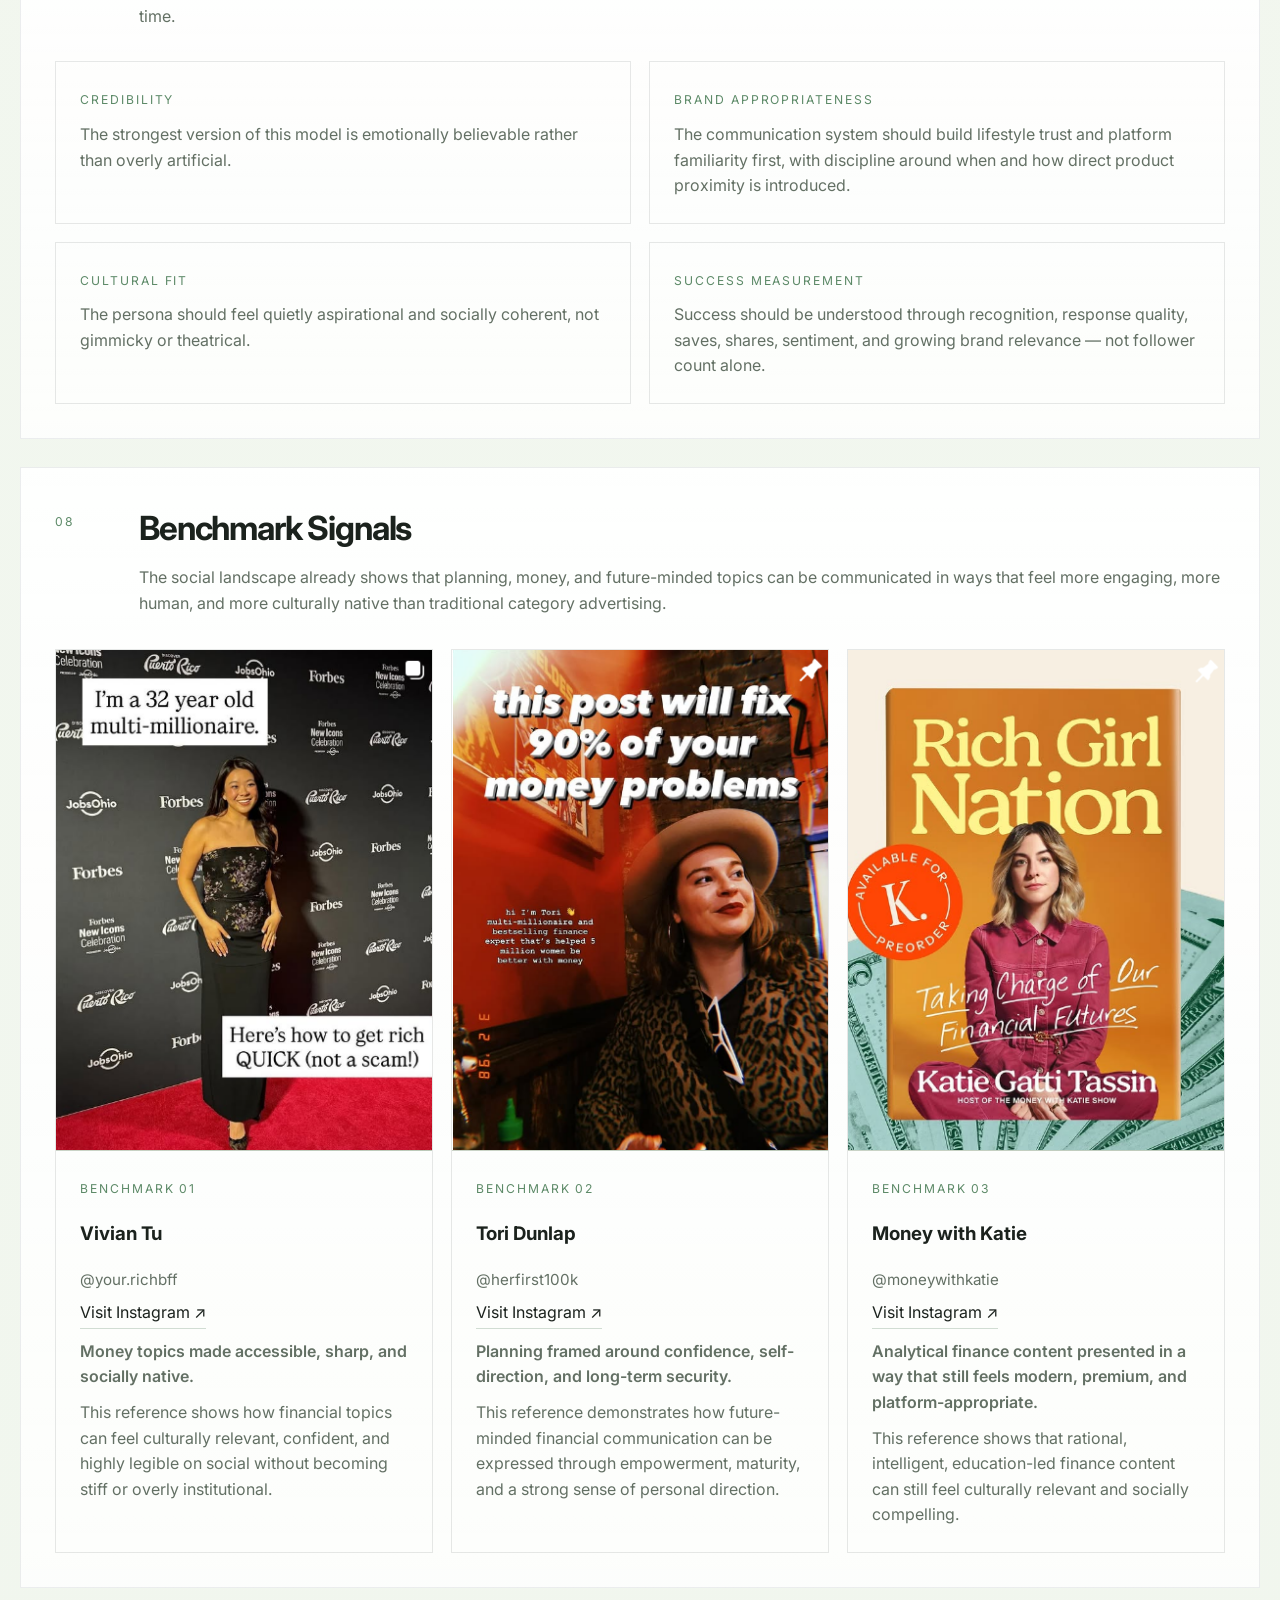
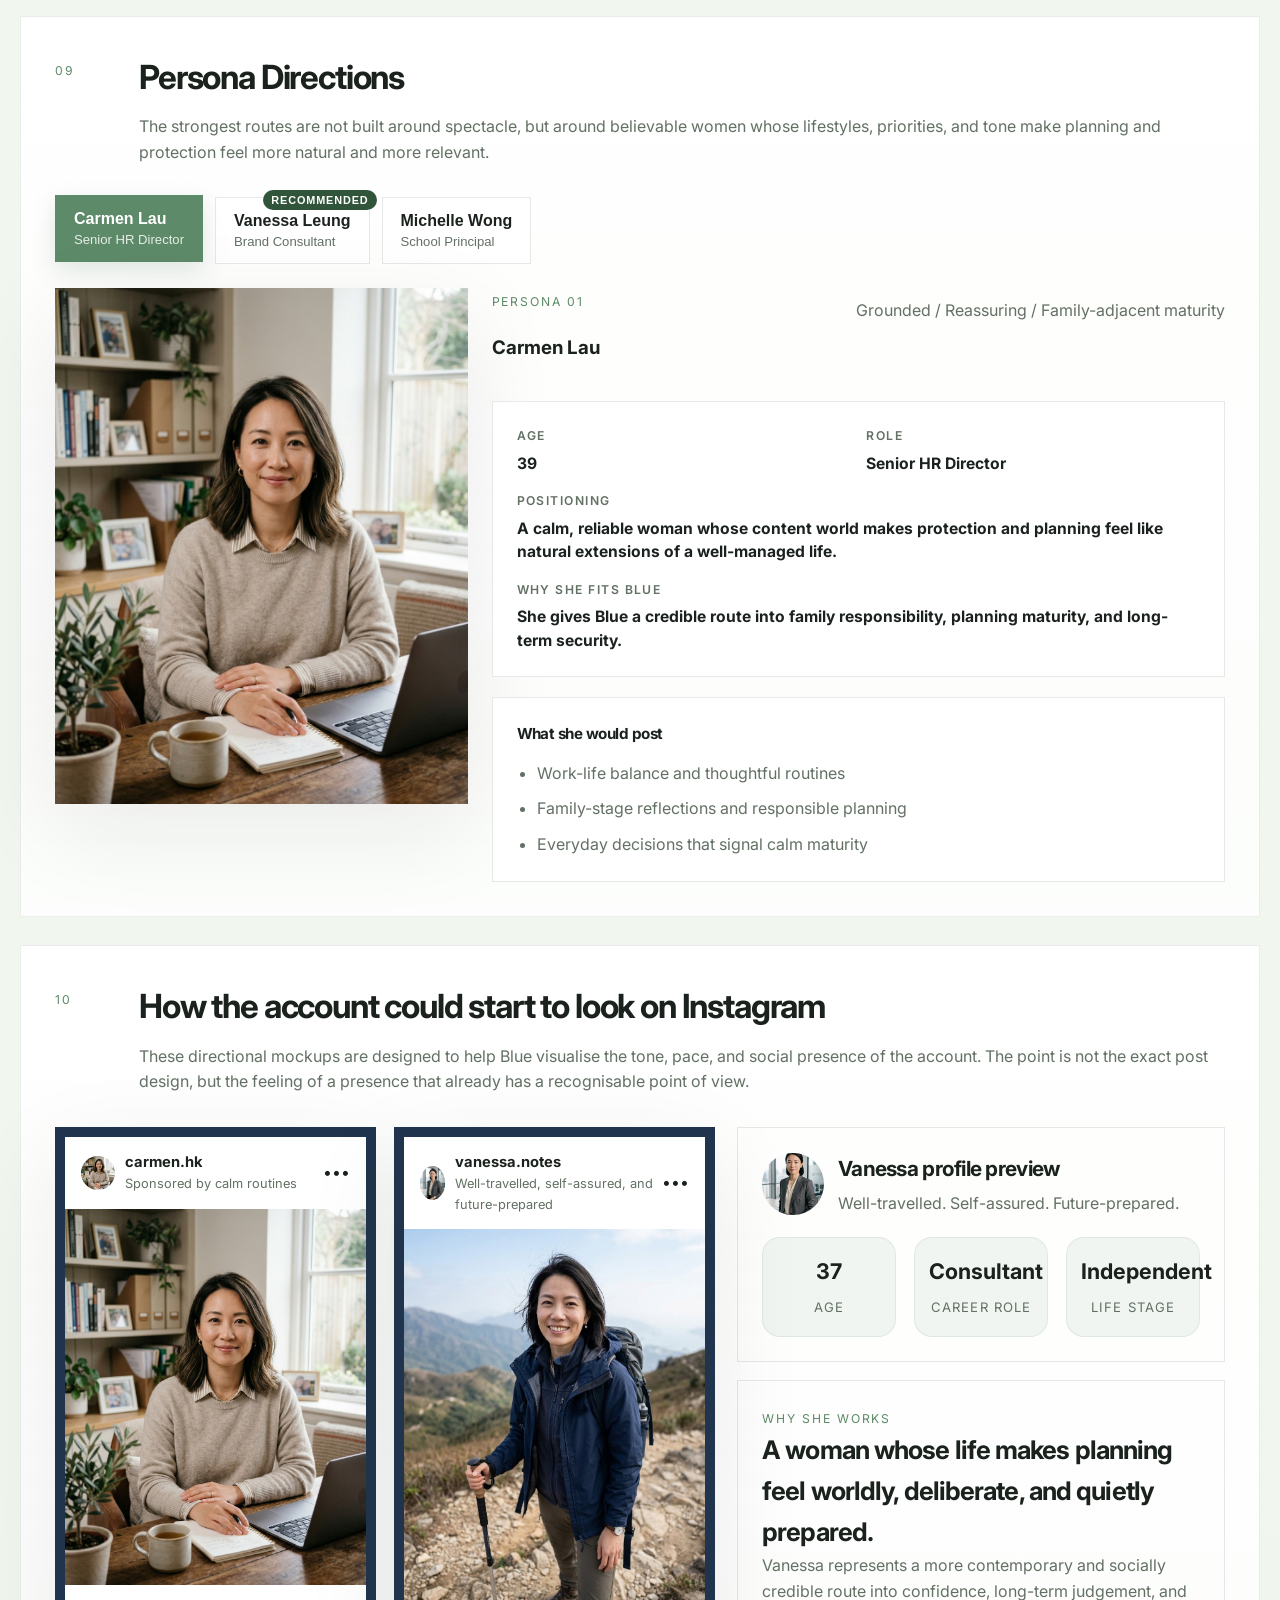
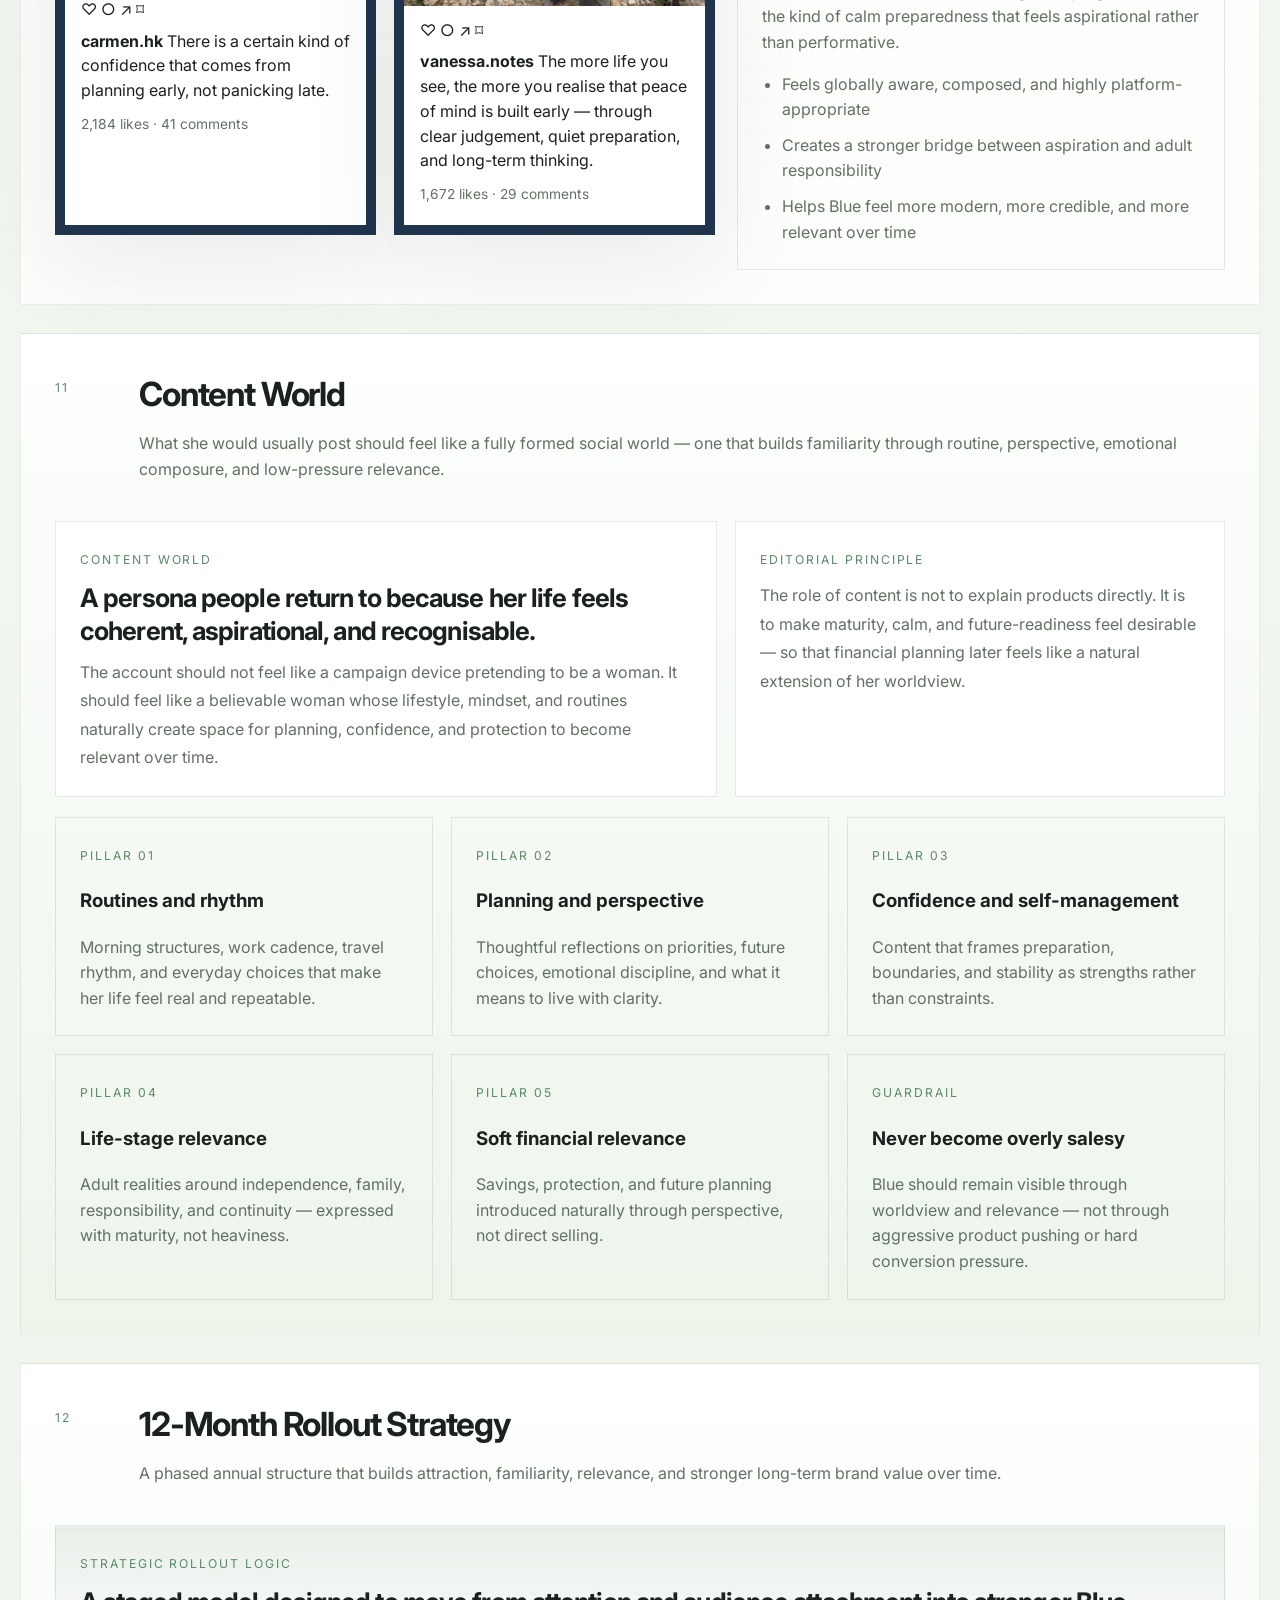
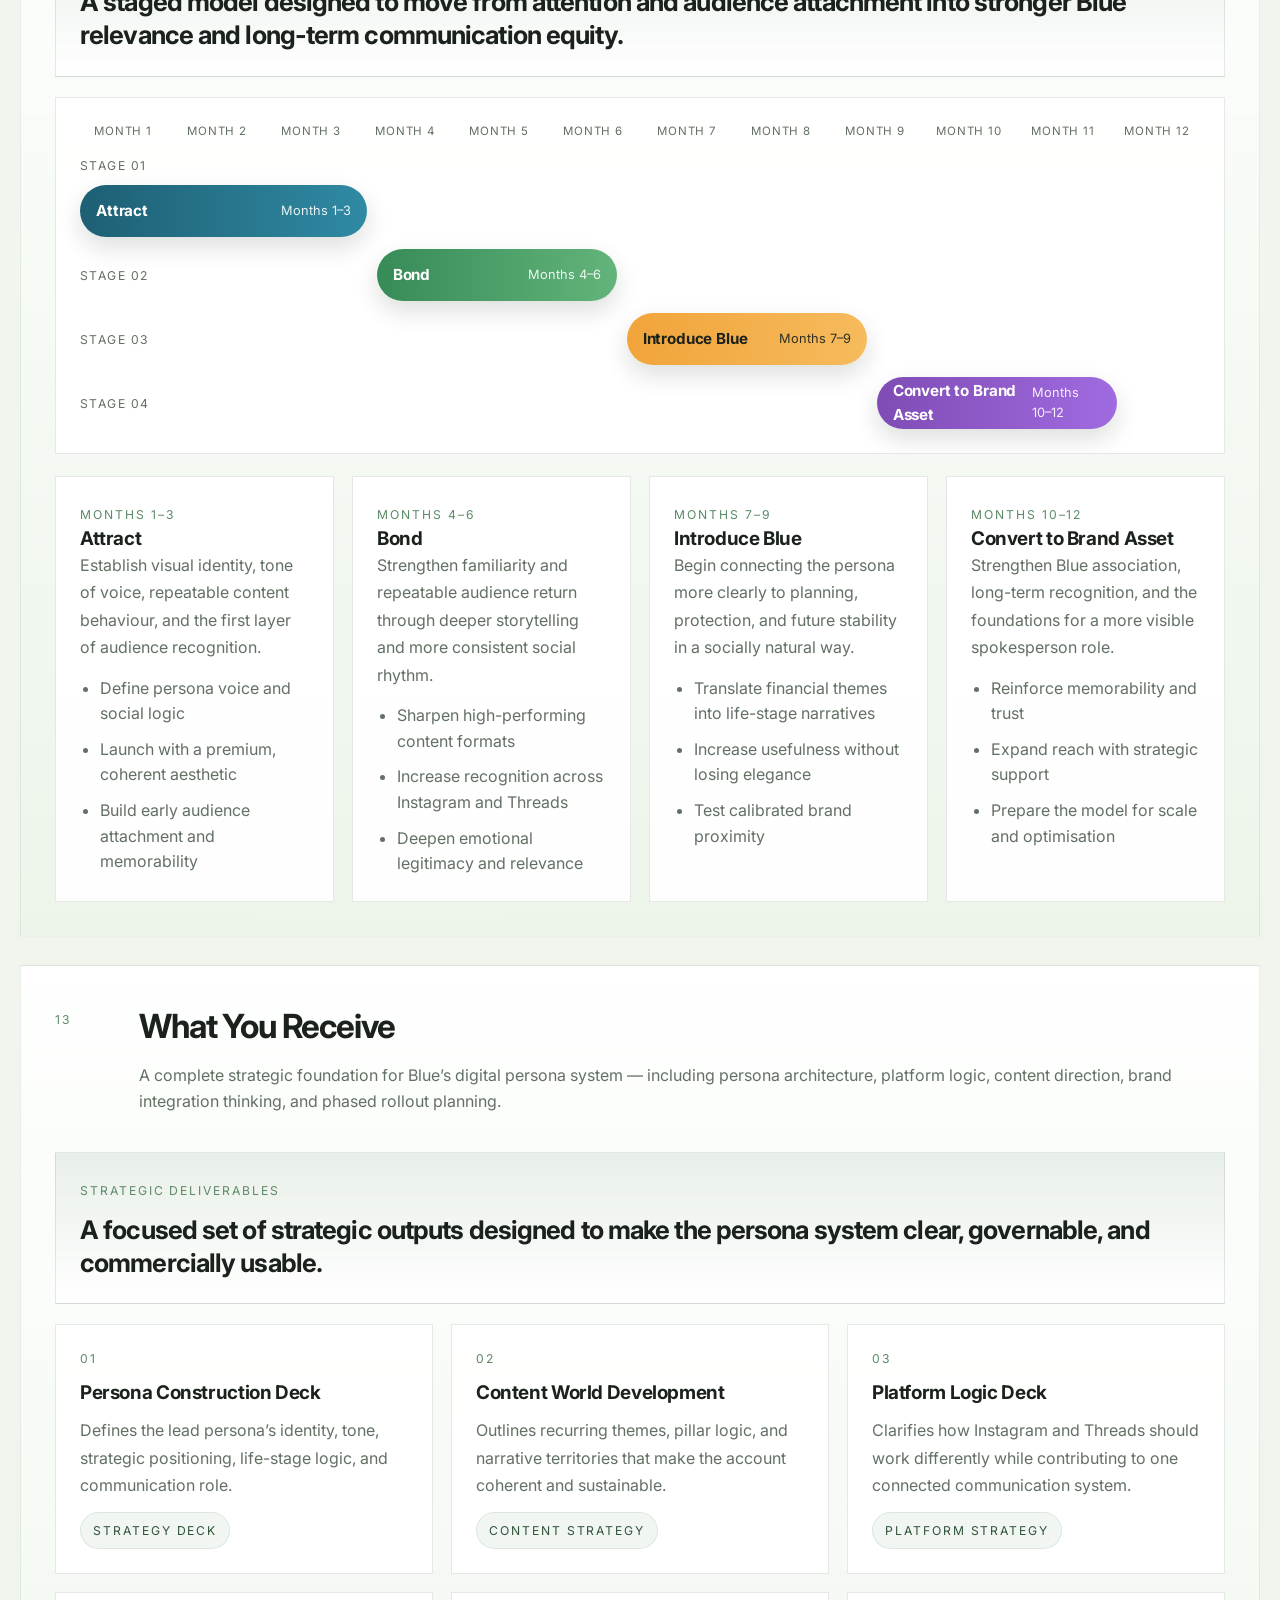
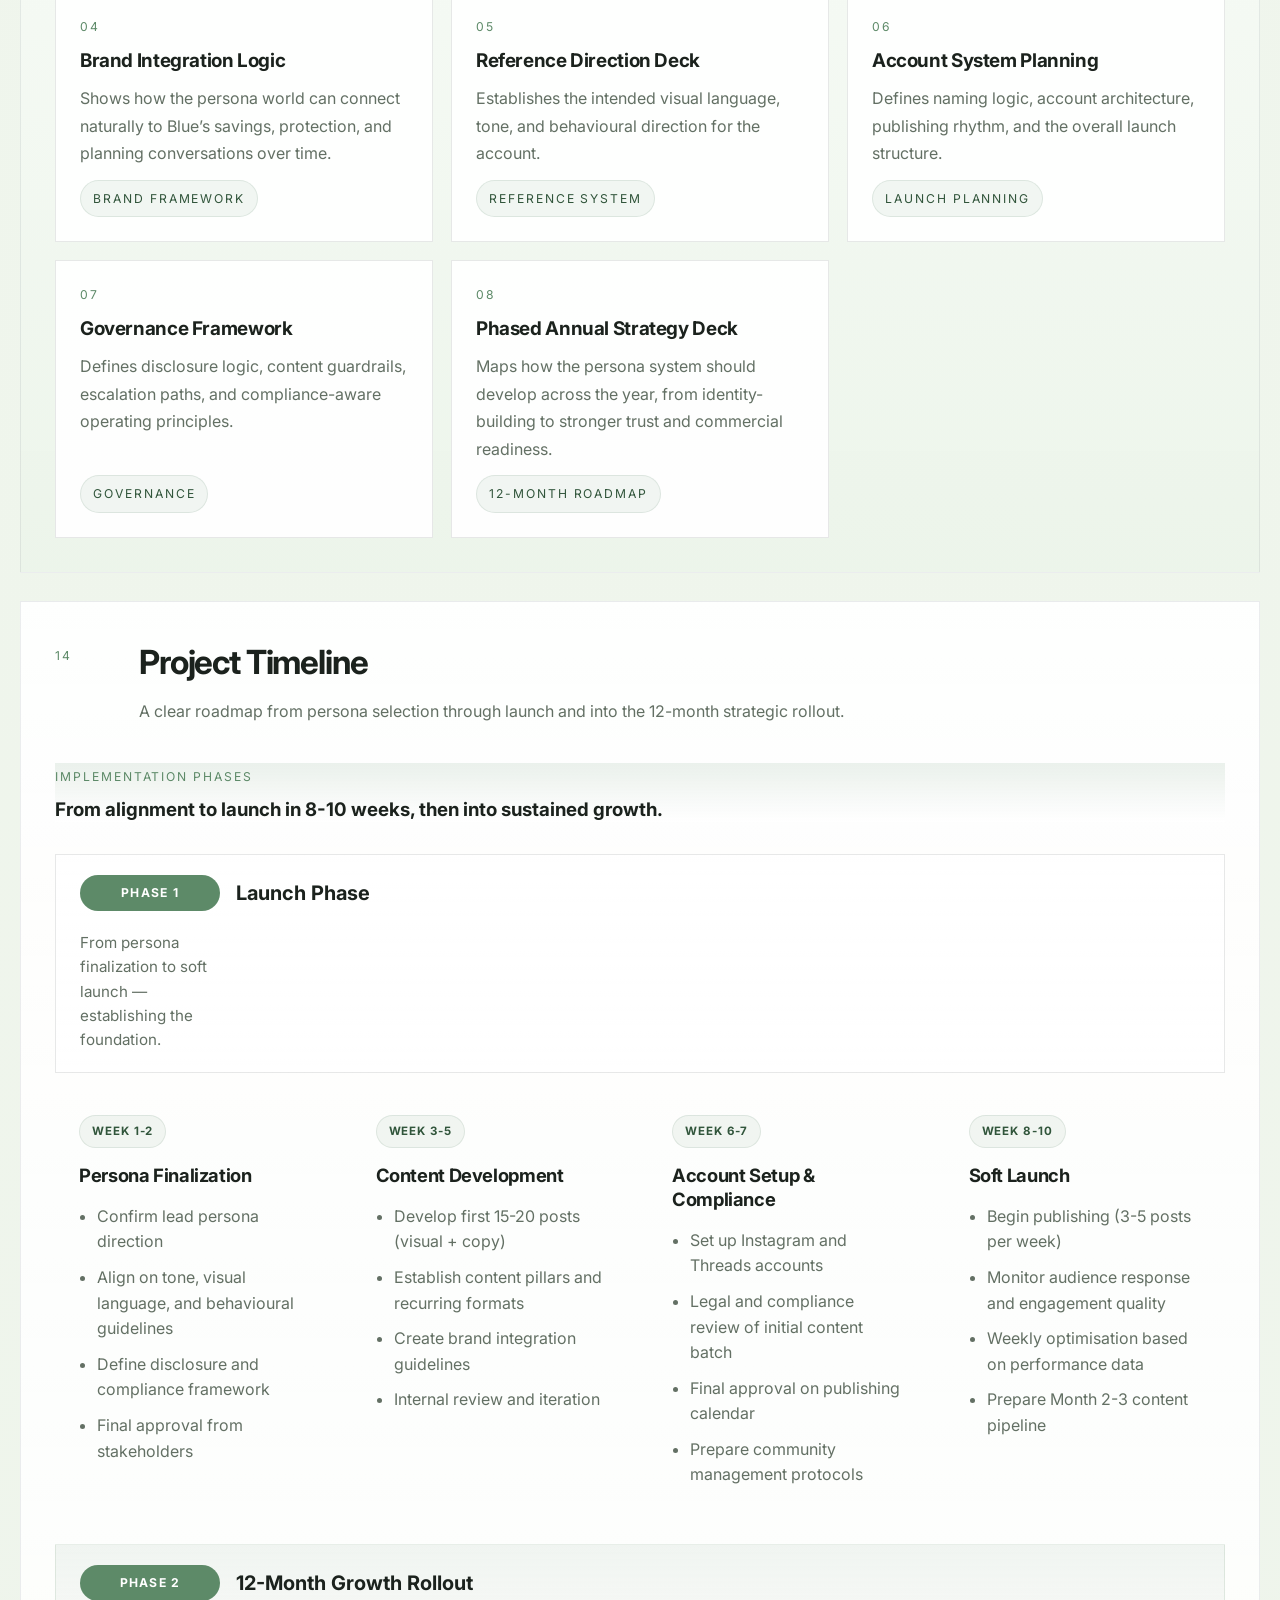
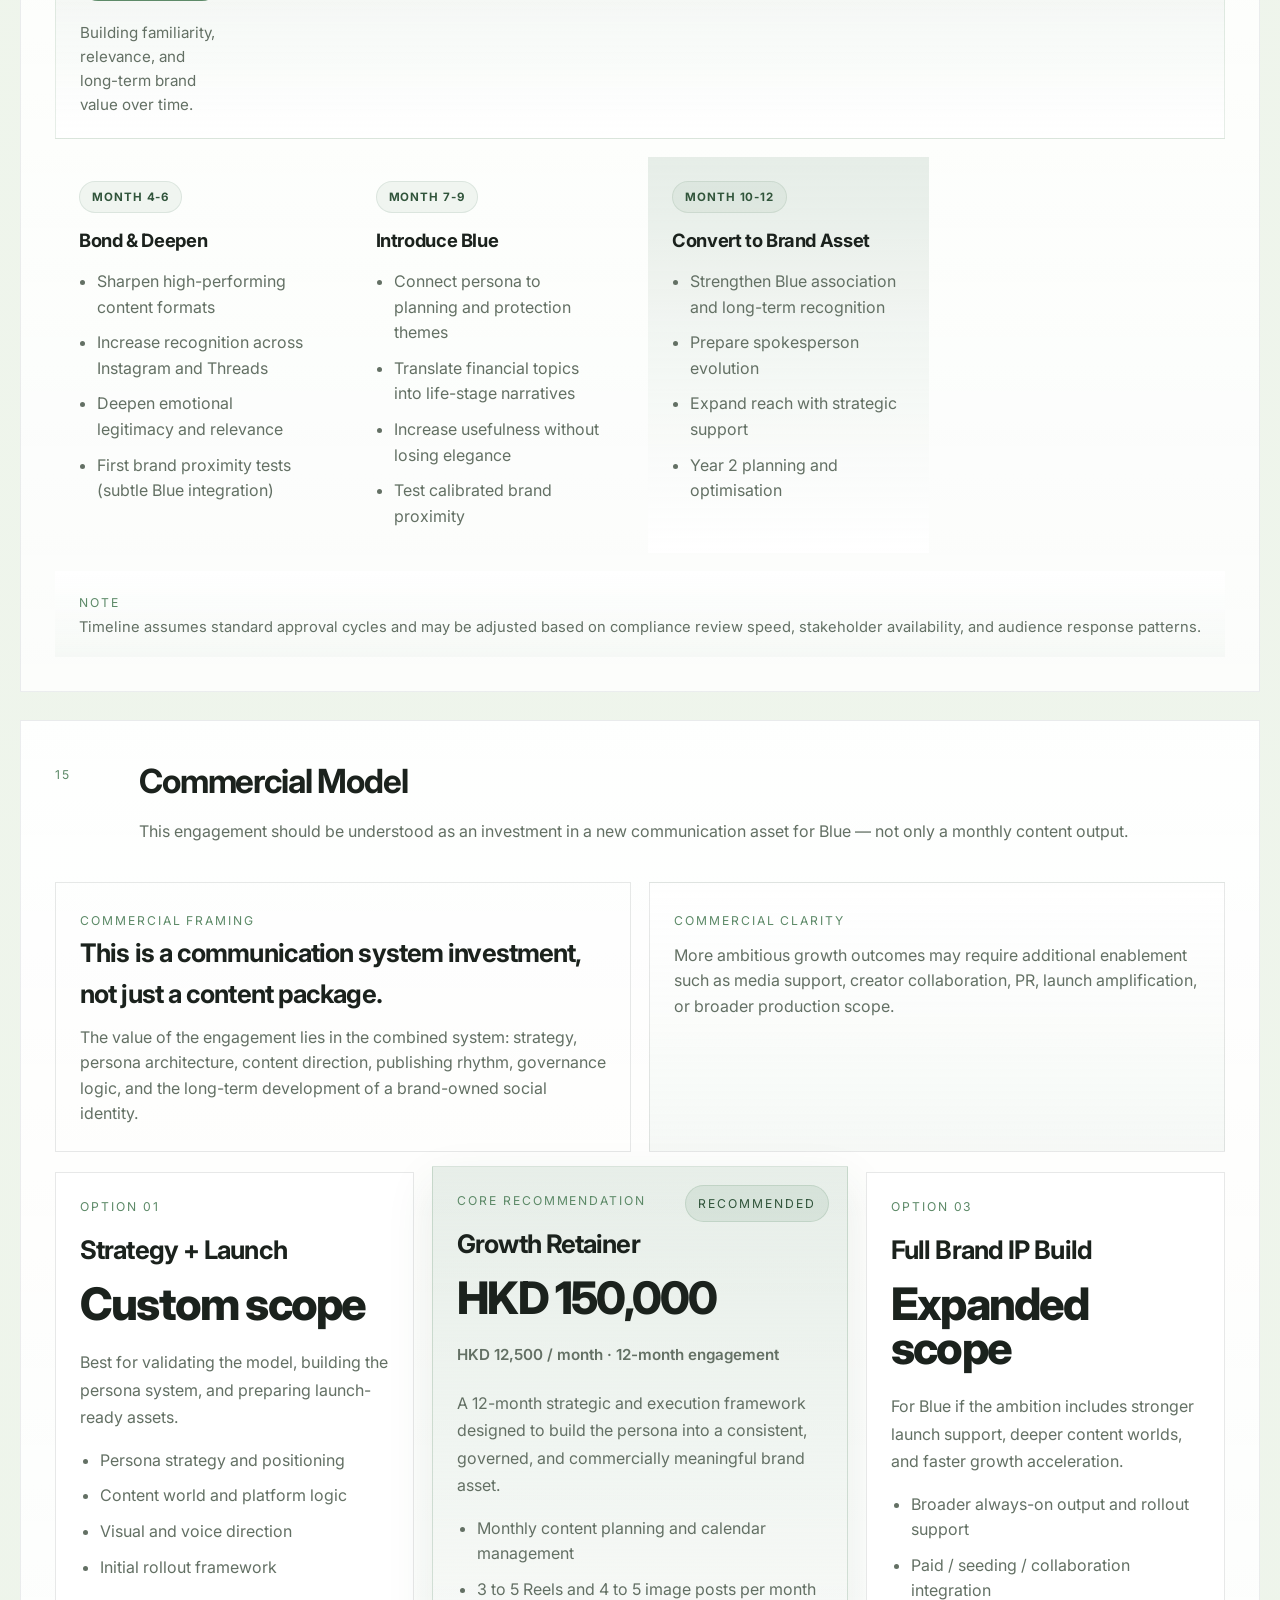
==== commit d744f2e4: "Add social media & KOL trust data to Sections 01-02 - Market Context: HK social media reach (6.24M, " ====
--- a/index.html
+++ b/index.html
@@ -195,9 +195,9 @@
             <p class="data-source">AnyMind / Goviral Global 2025</p>
           </article>
           <article class="trust-data-card">
-            <span class="mini-label">Trust Paradox</span>
-            <div class="data-value-split">53% <span class="split-label">distrust</span> | <span class="split-label">47%</span> still trust</div>
-            <p class="data-caption">Consumers place varying degrees of trust in influencer content</p>
+            <span class="mini-label">Trust Opportunity</span>
+            <div class="data-value">47%</div>
+            <p class="data-caption">Consumers still place trust in influencer content — <strong>and quality financial content is severely under-supplied</strong></p>
             <p class="data-source">iCubesWire 2024</p>
           </article>
           <article class="trust-data-card case-study-card">
--- a/style.css
+++ b/style.css
@@ -622,24 +622,16 @@
   margin: 8px 0;
 }
 
-.trust-data-card .data-value-split {
-  font-size: 1.4rem;
-  font-weight: 700;
-  color: var(--text);
-  margin: 8px 0;
-}
-
-.trust-data-card .split-label {
-  font-size: 0.85rem;
-  font-weight: 400;
-  color: var(--muted);
-}
-
 .trust-data-card .data-caption {
   font-size: 0.85rem;
   color: var(--muted);
   line-height: 1.5;
   margin: 0;
+}
+
+.trust-data-card .data-caption strong {
+  color: var(--text);
+  font-weight: 600;
 }
 
 .trust-data-card .trust-source {
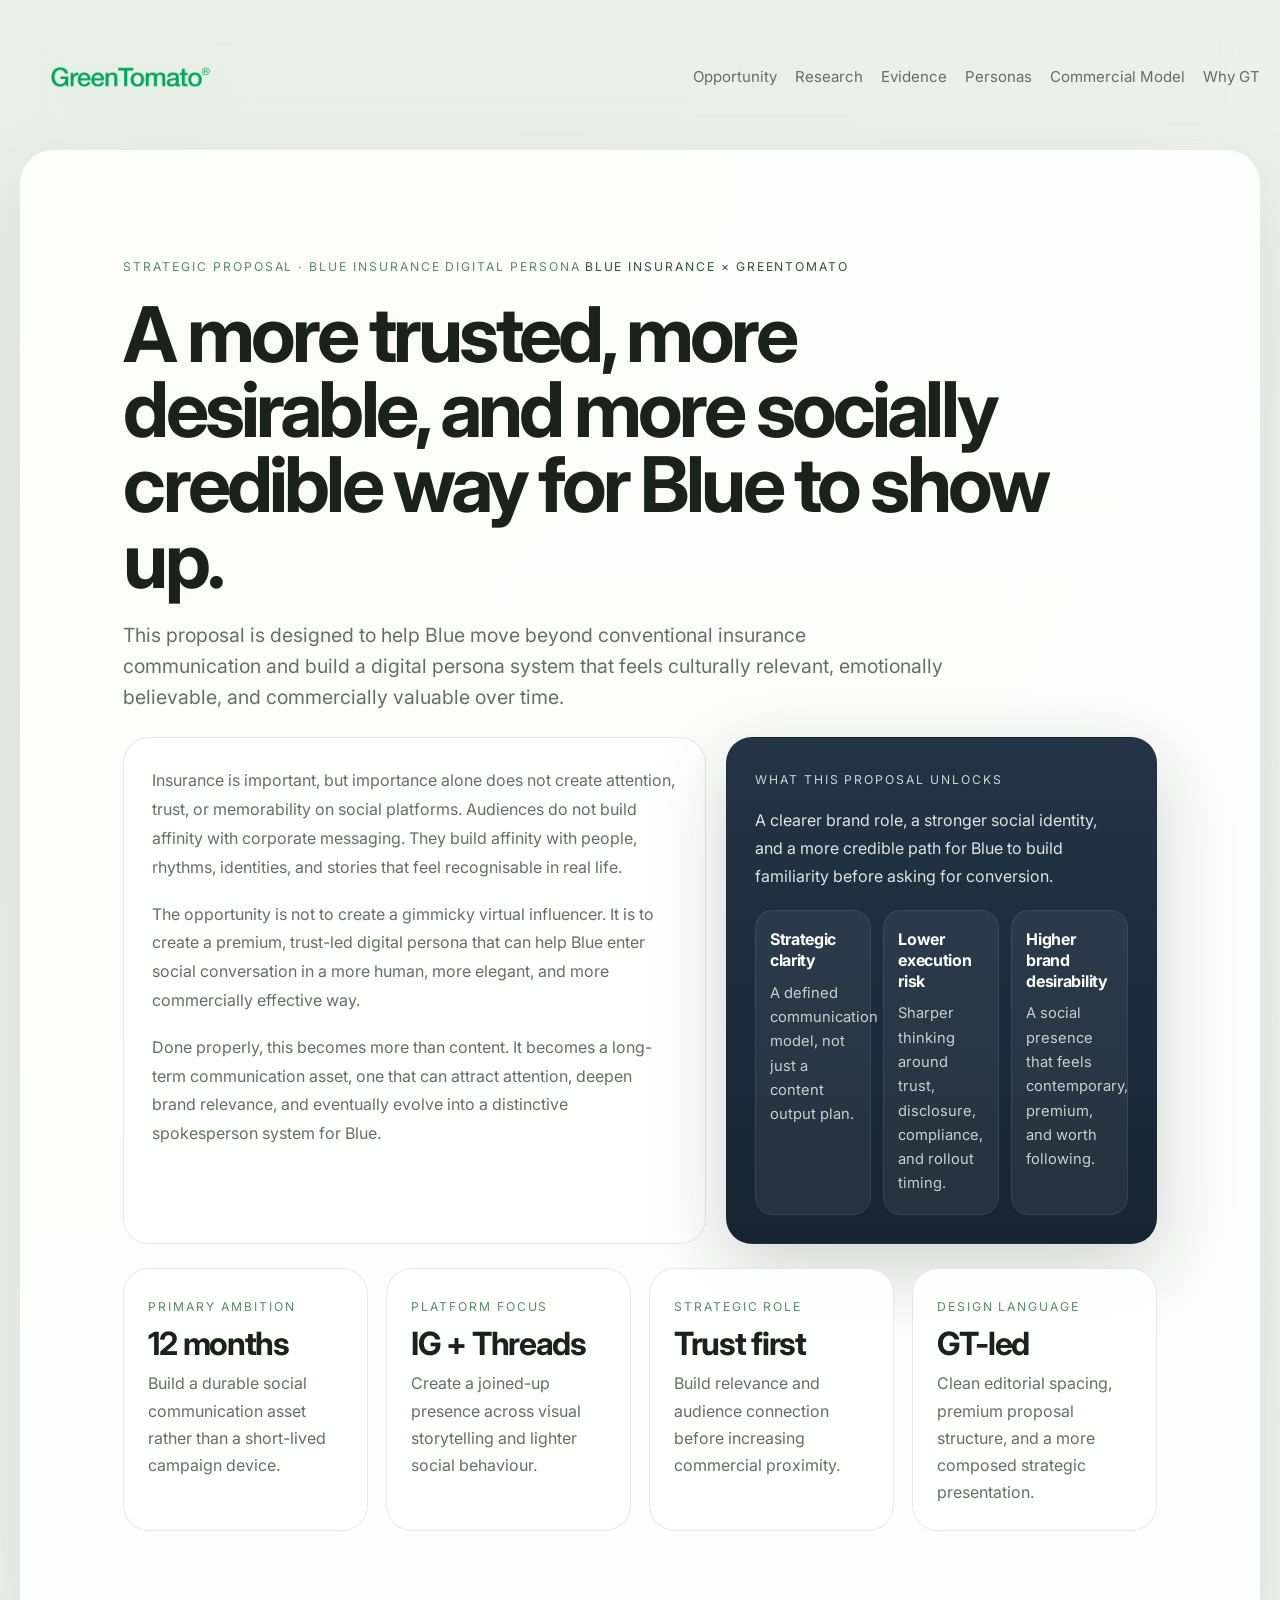
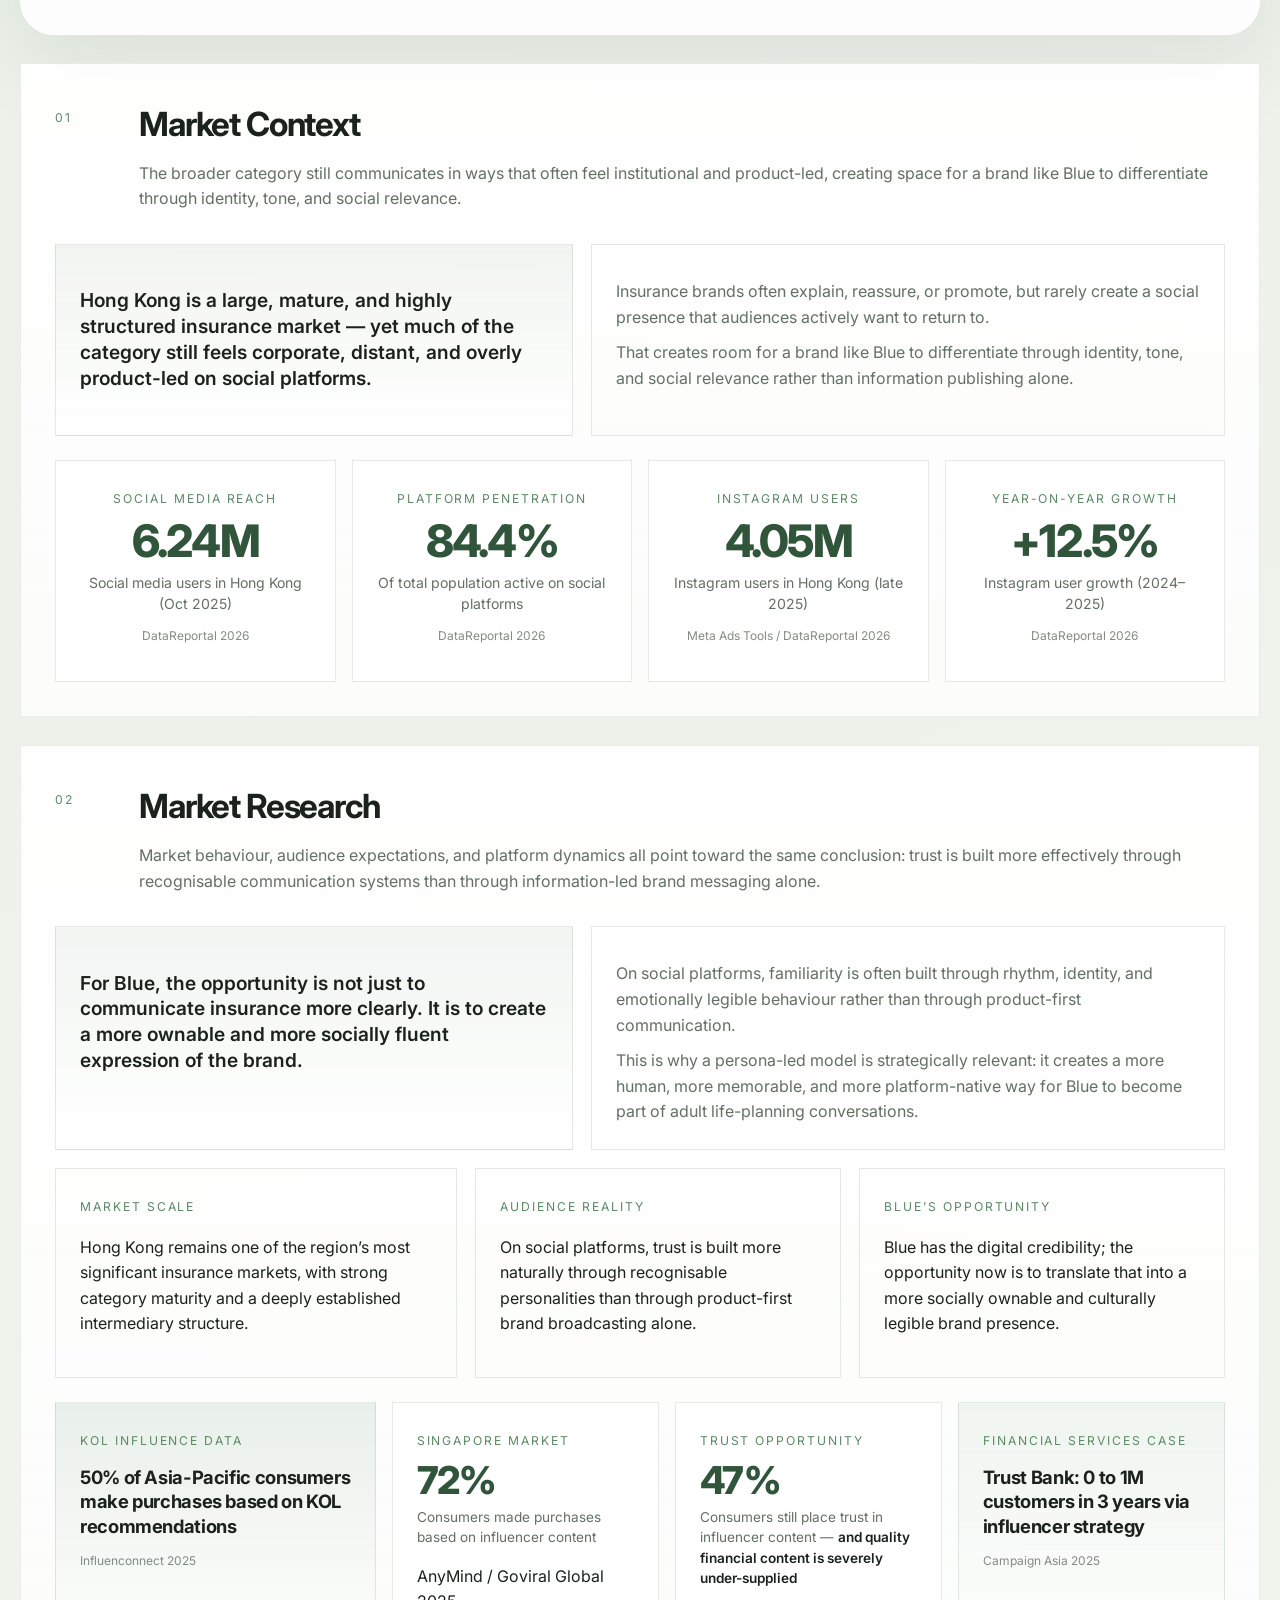
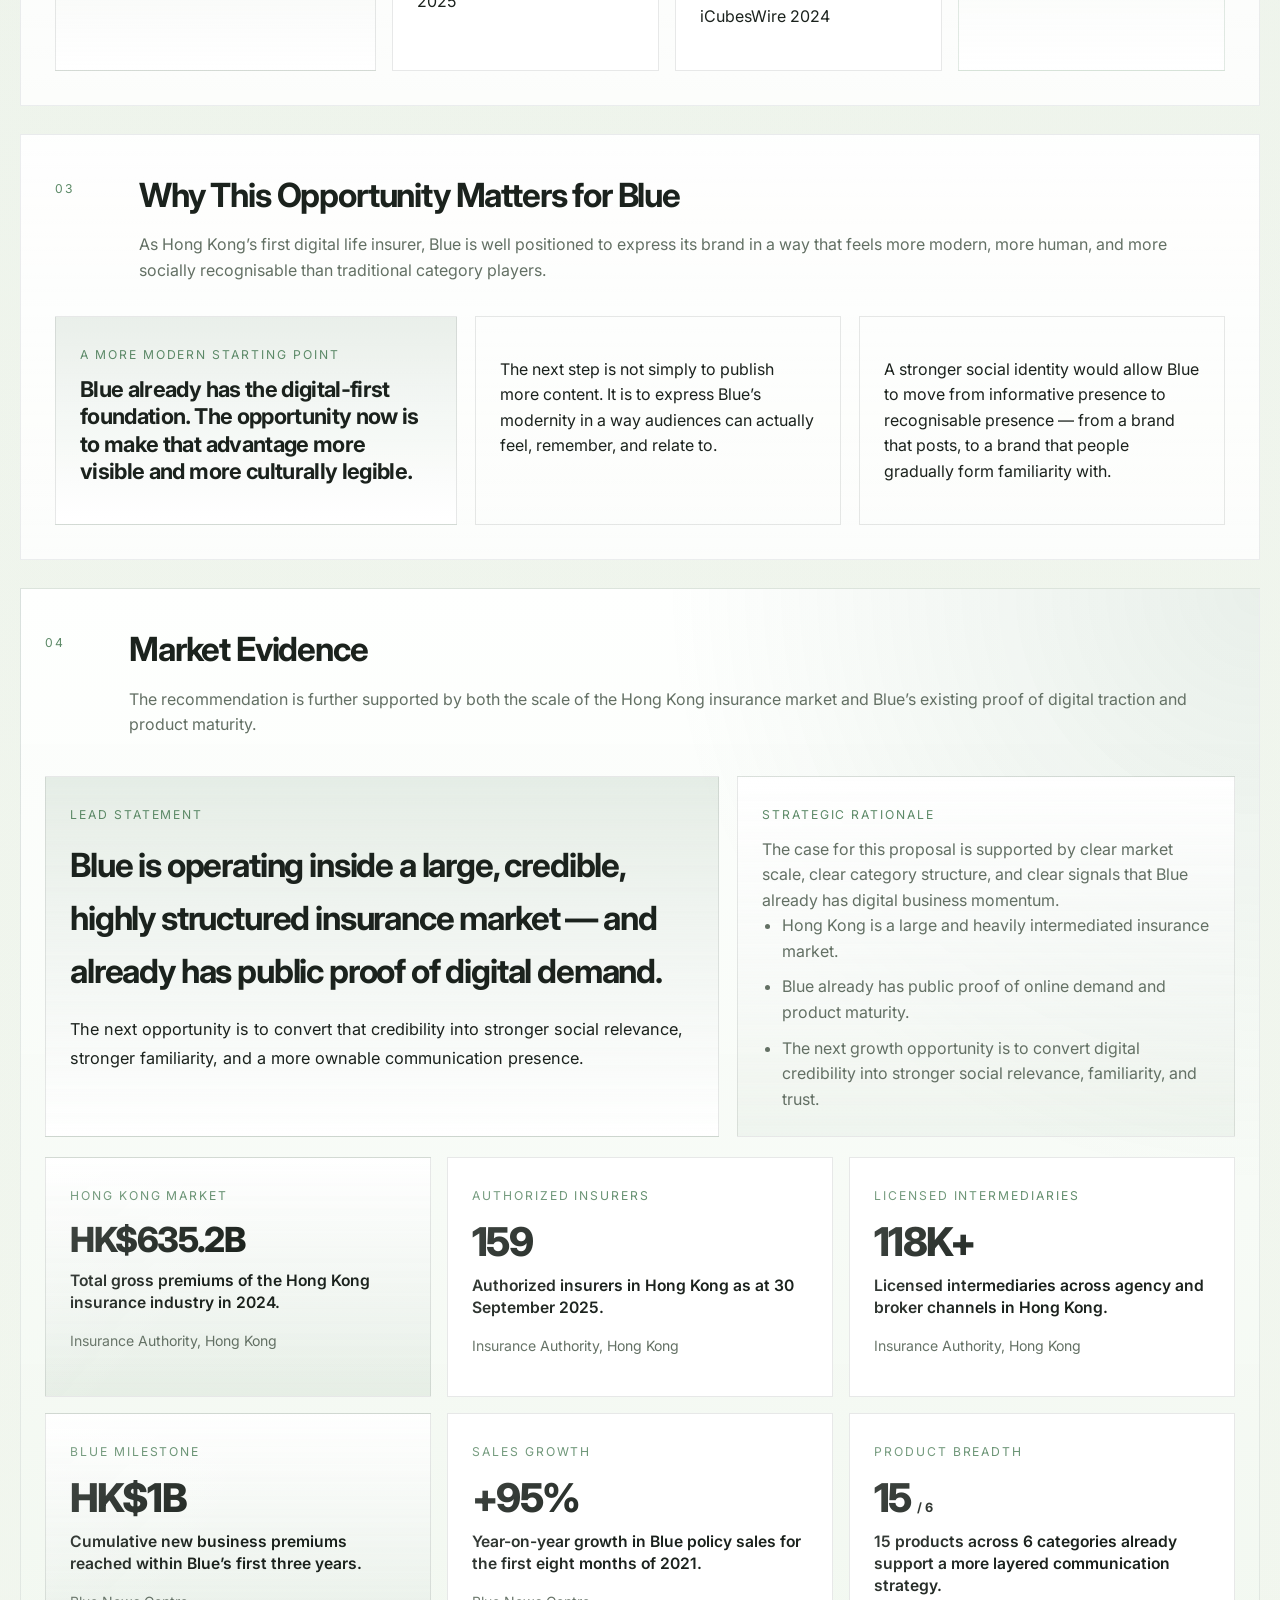
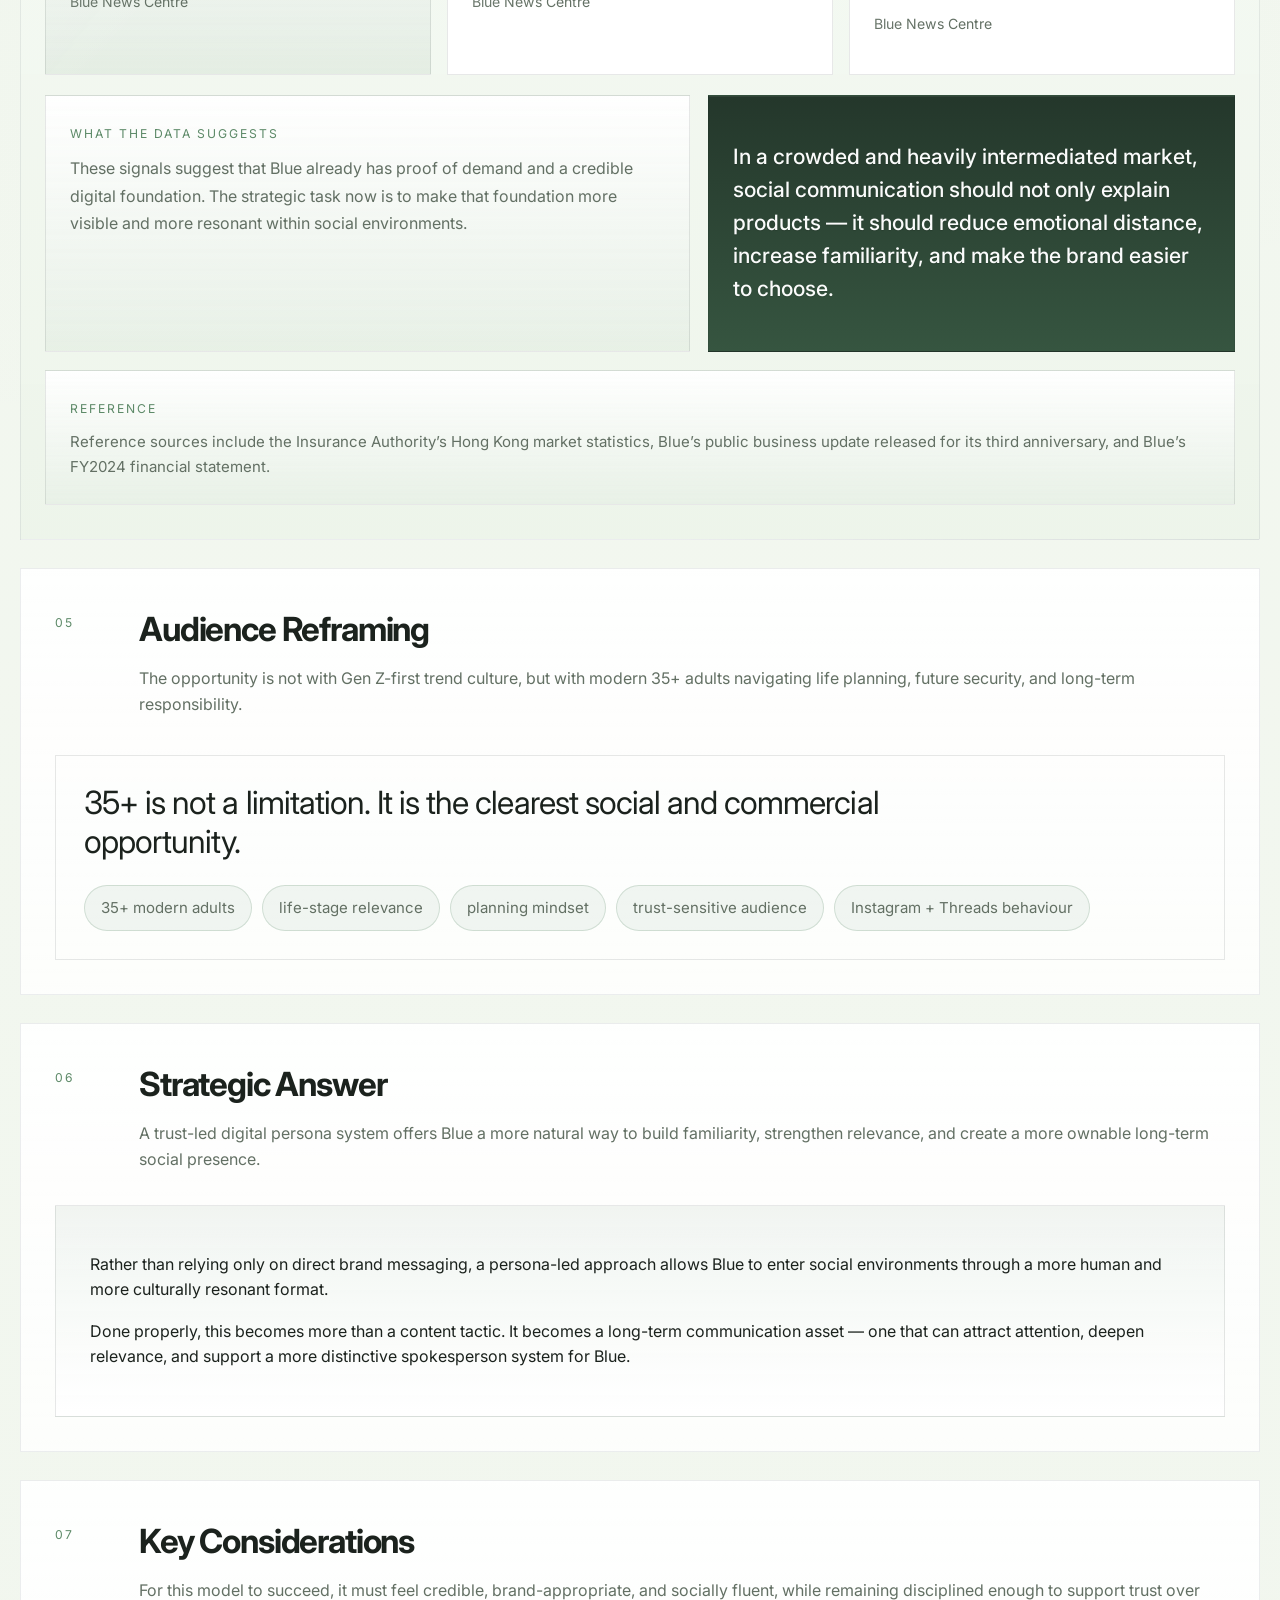
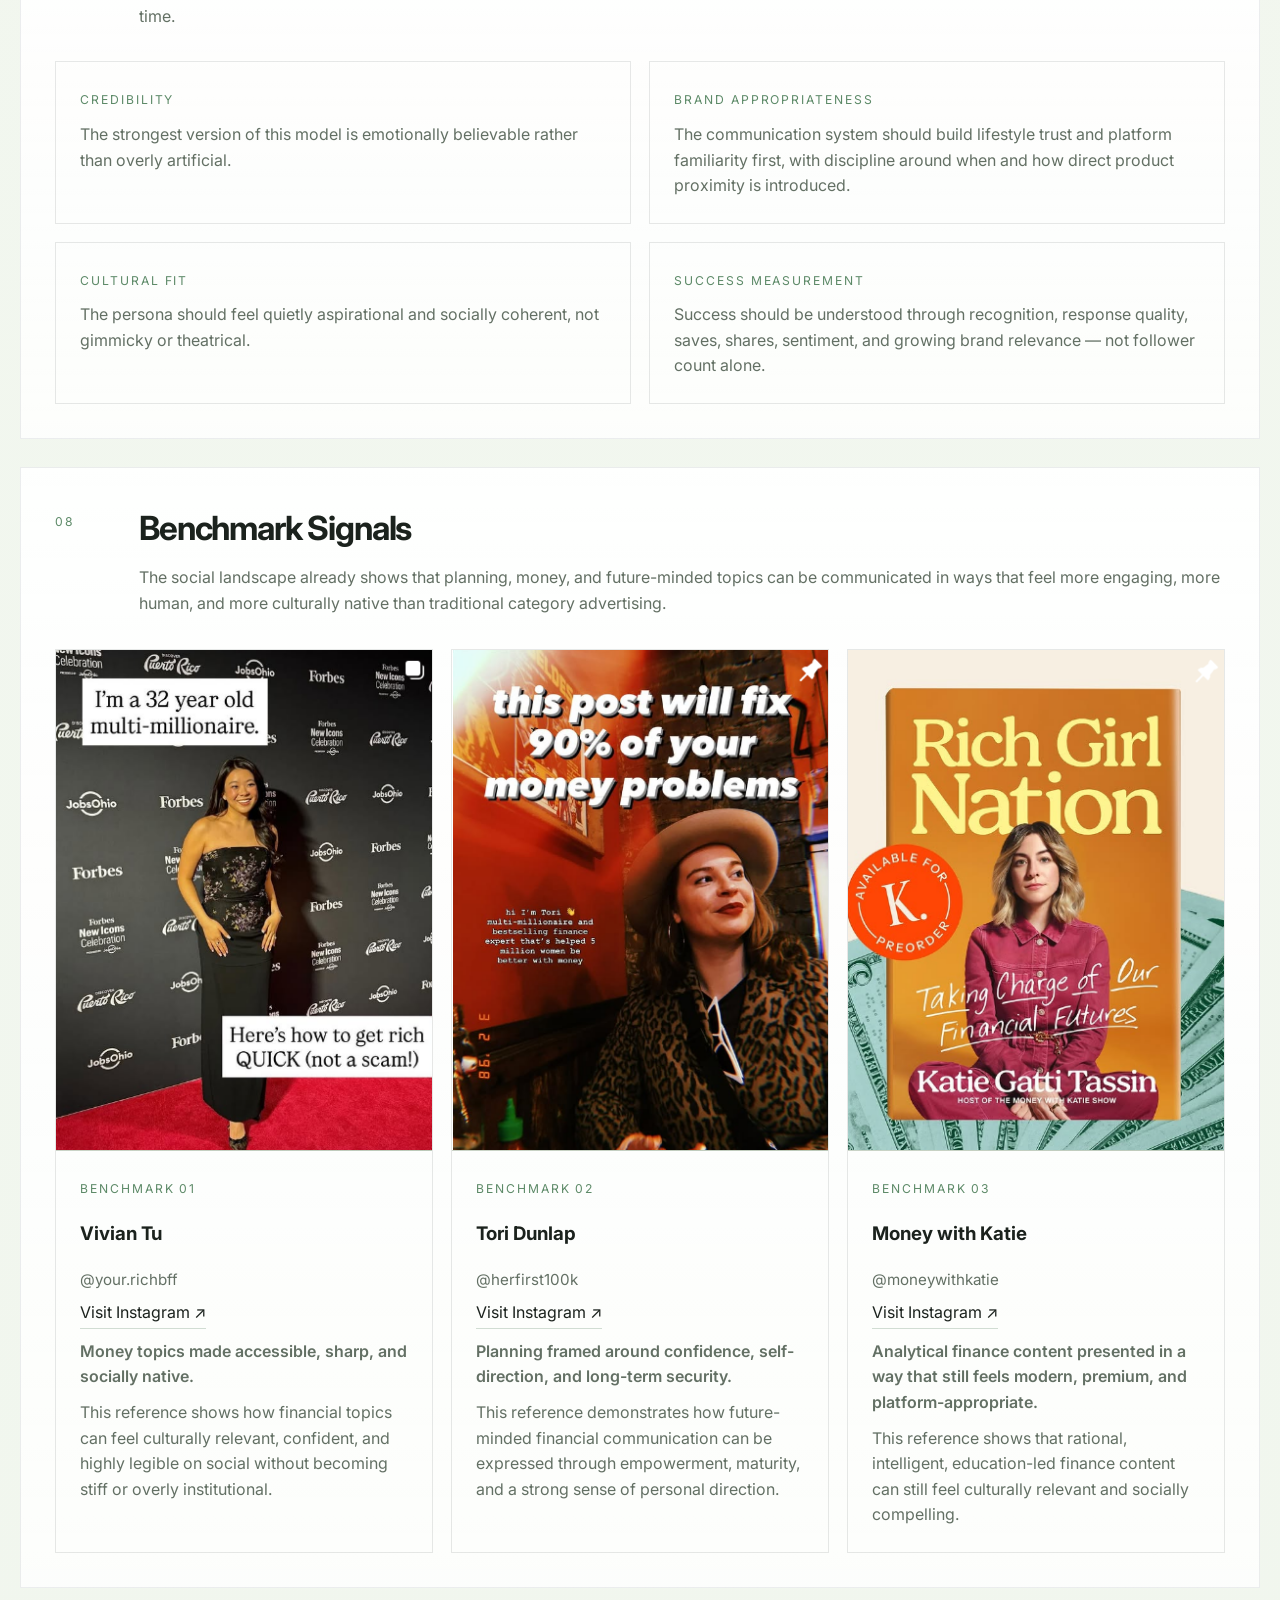
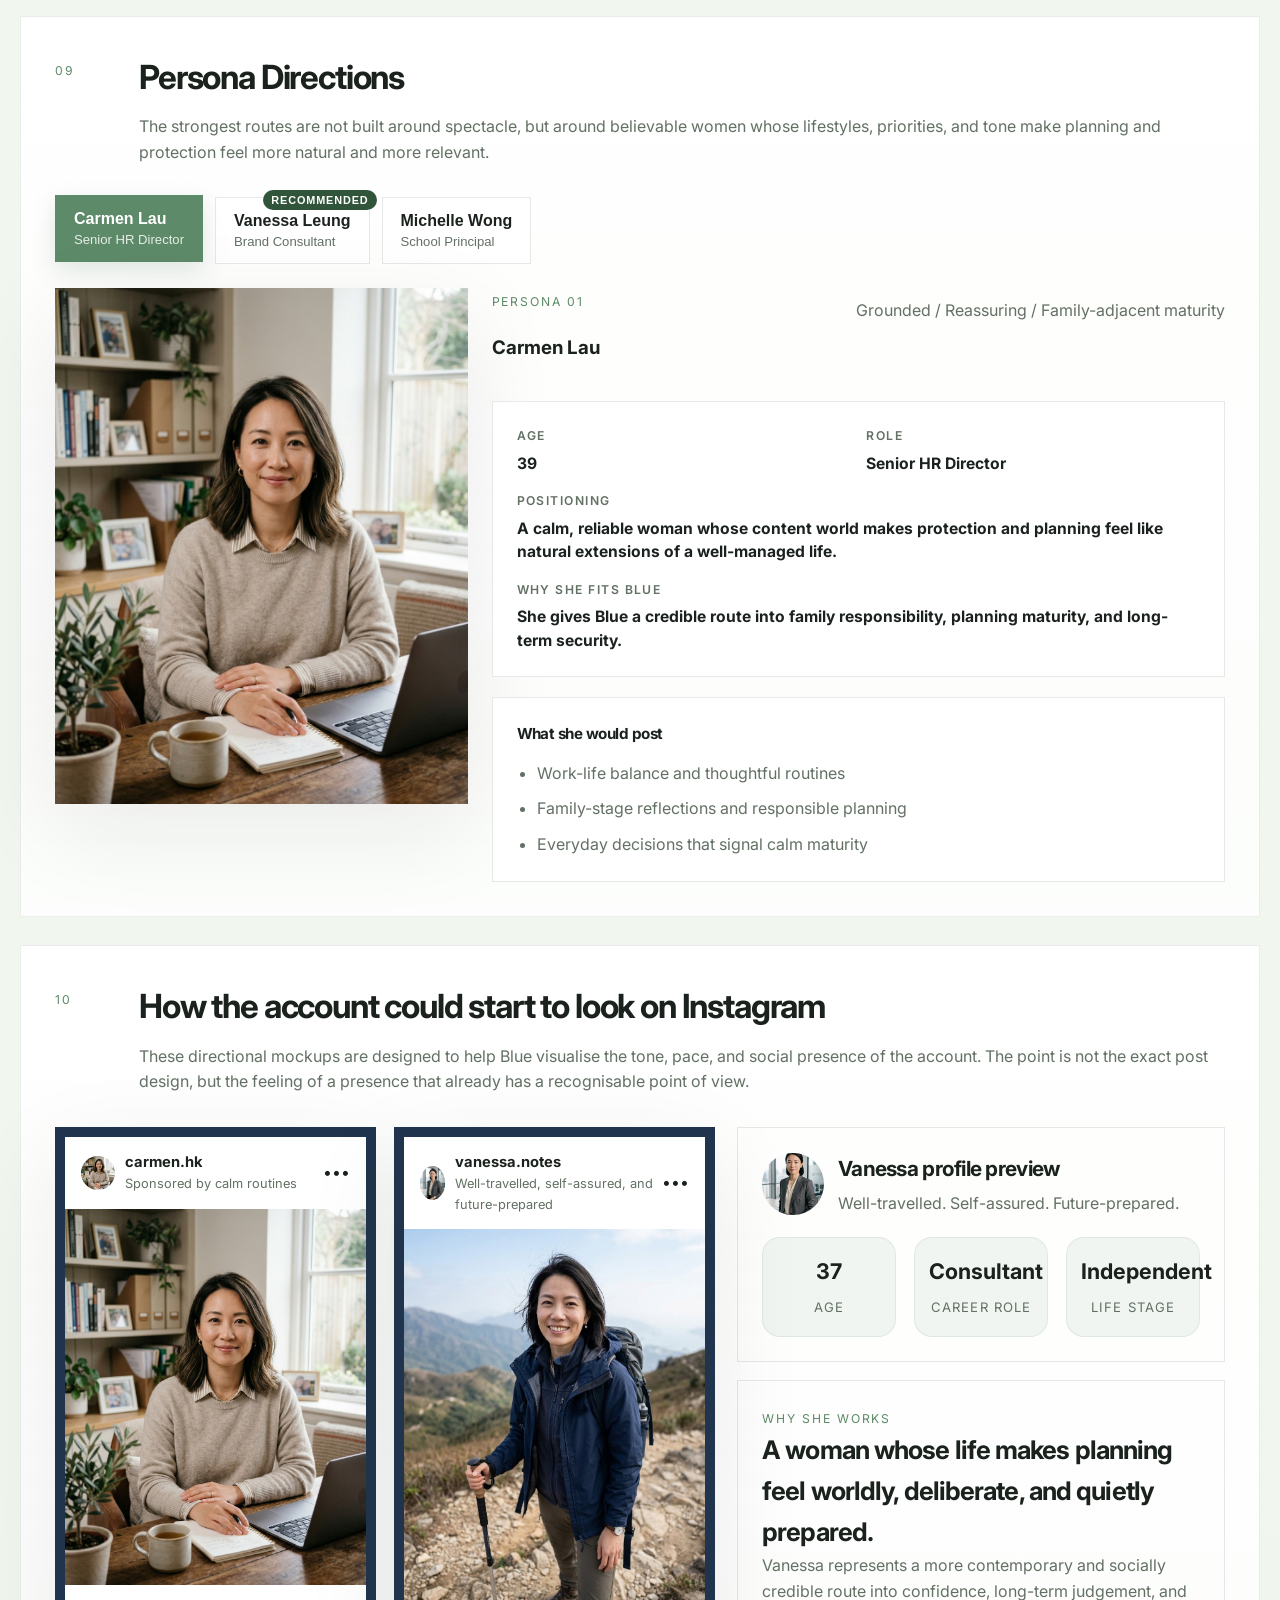
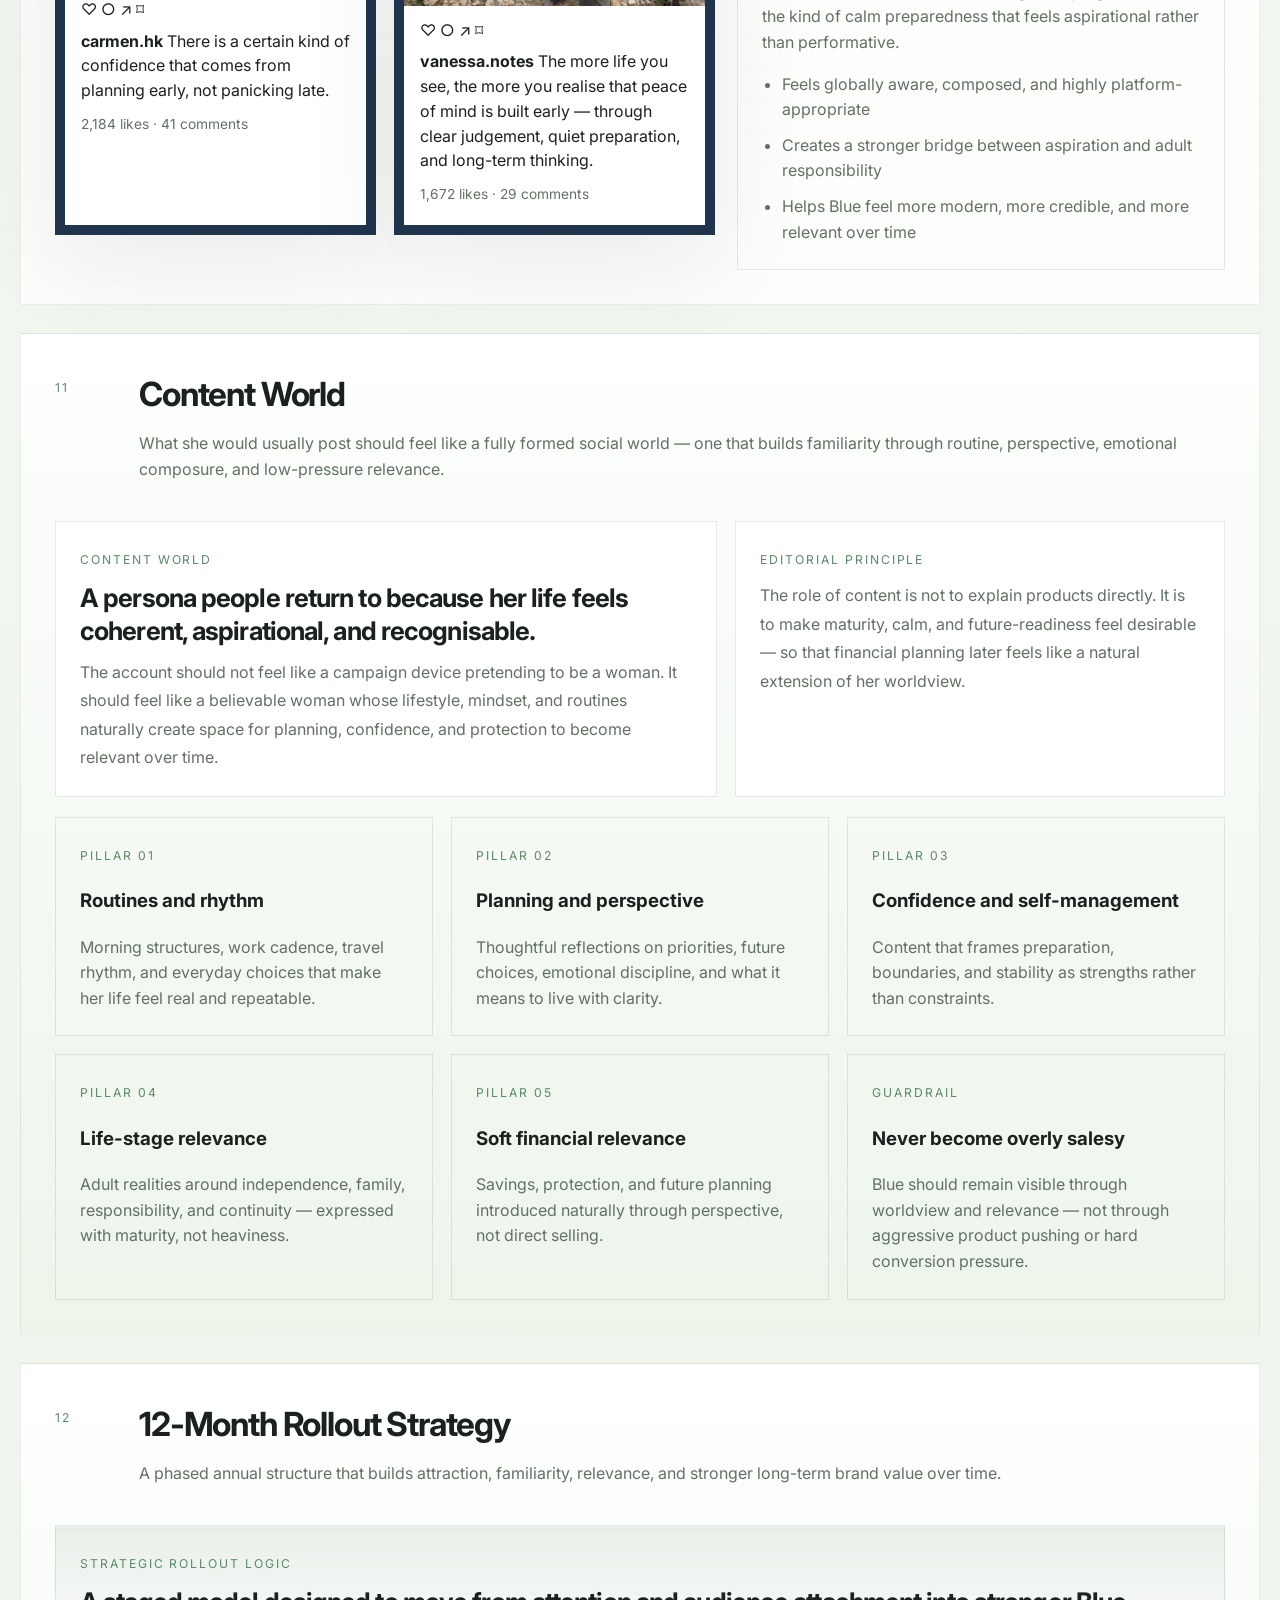
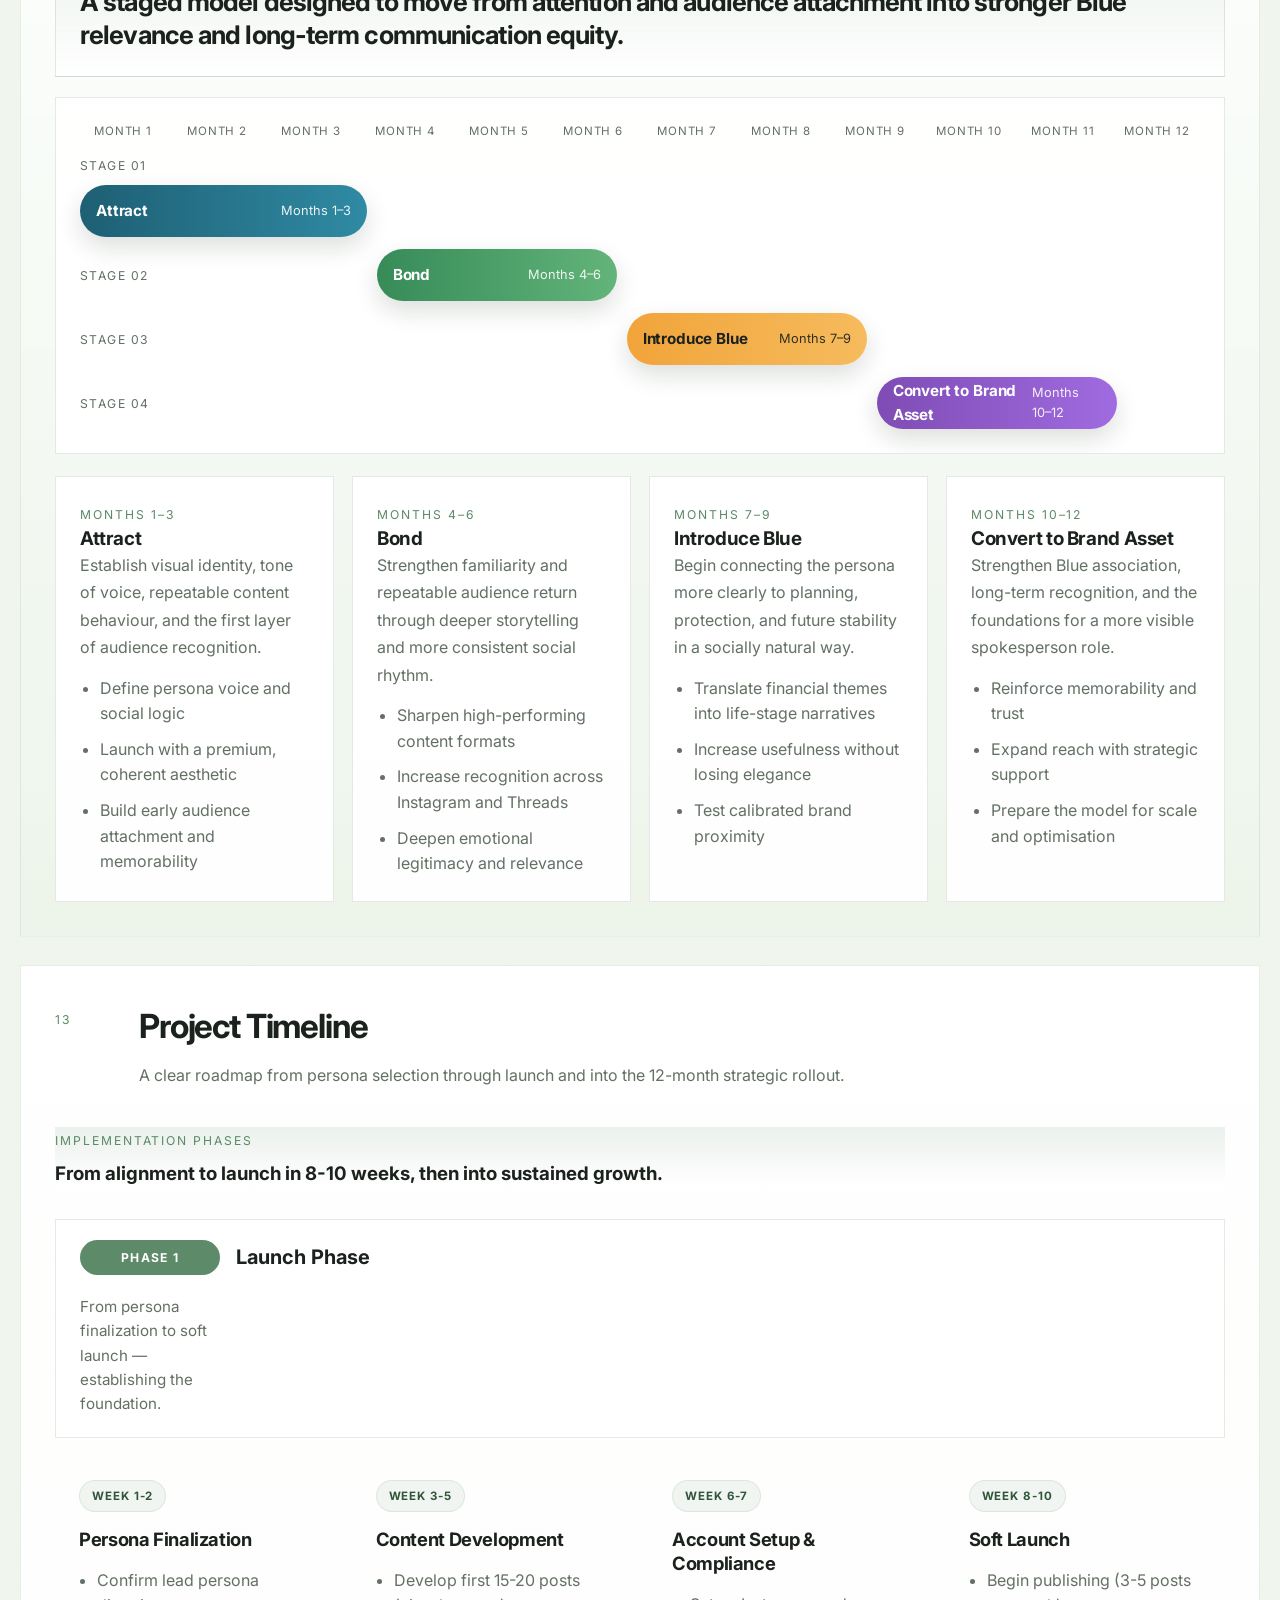
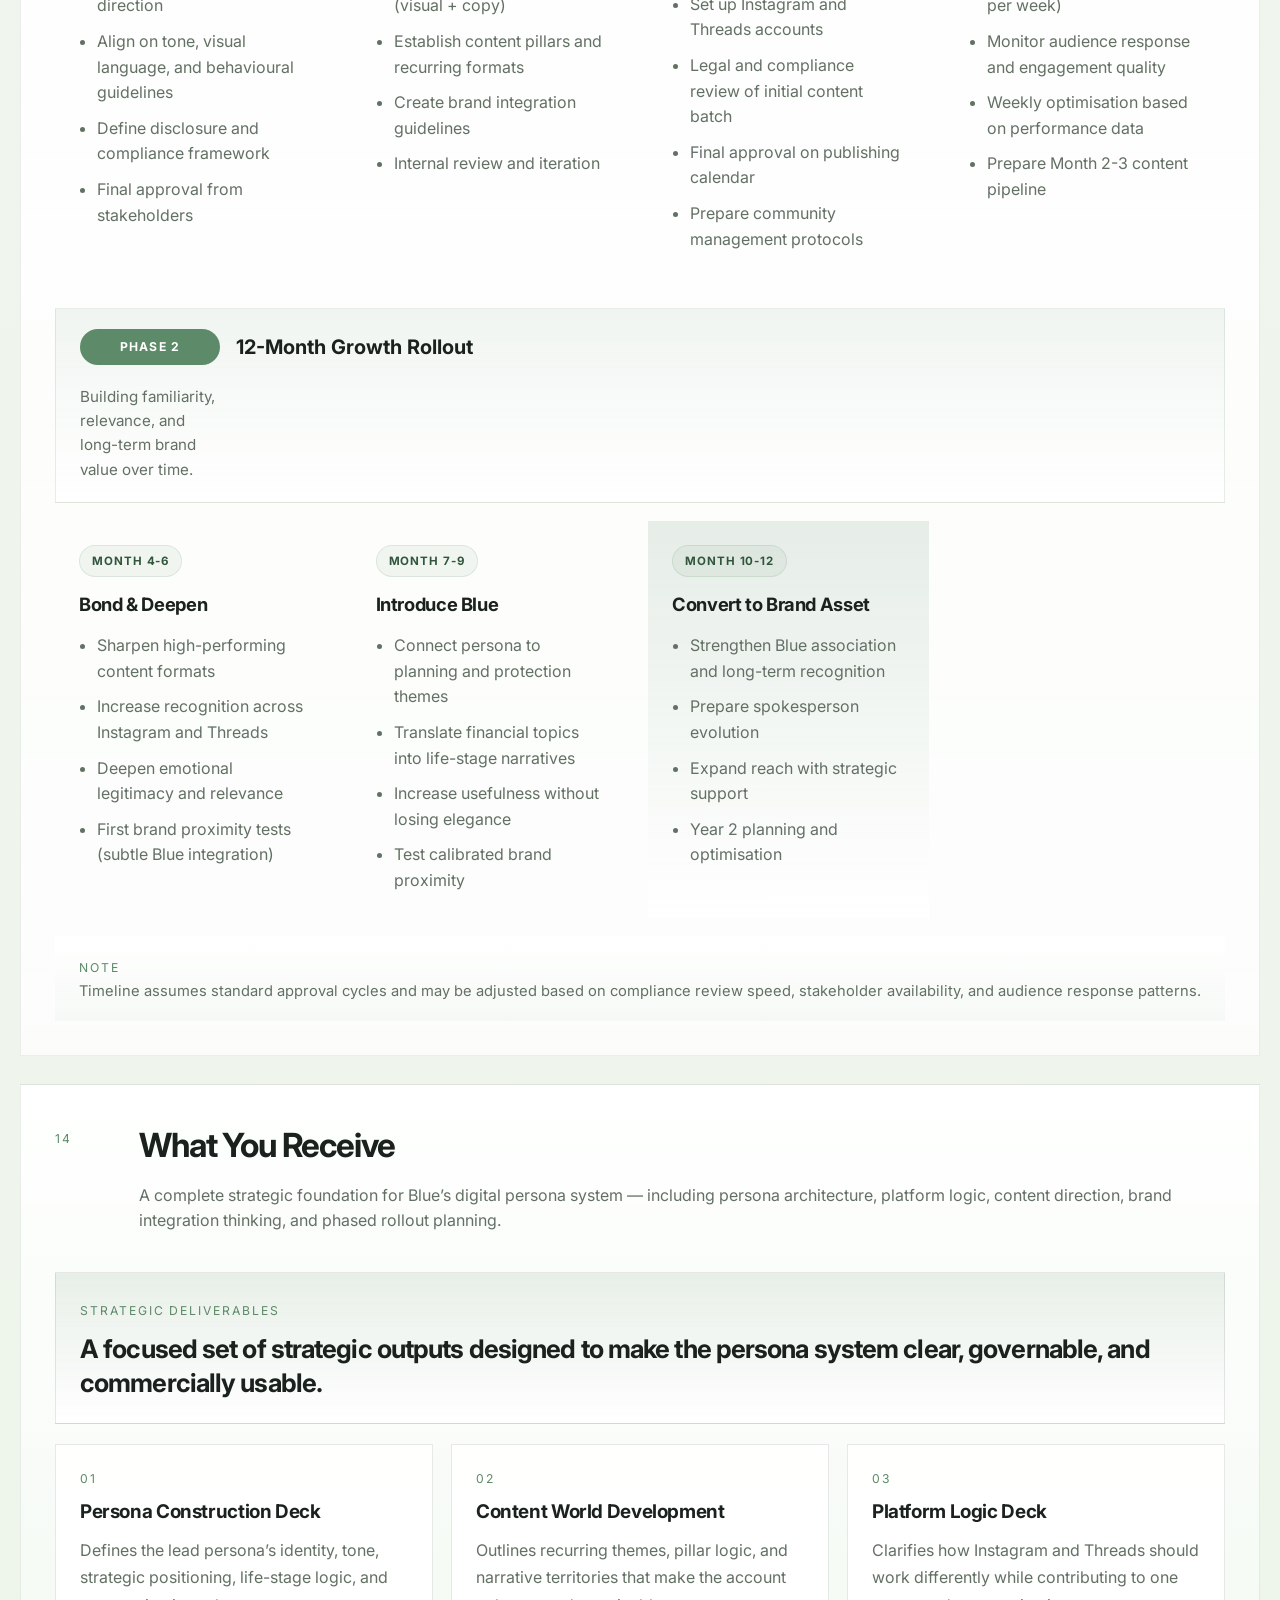
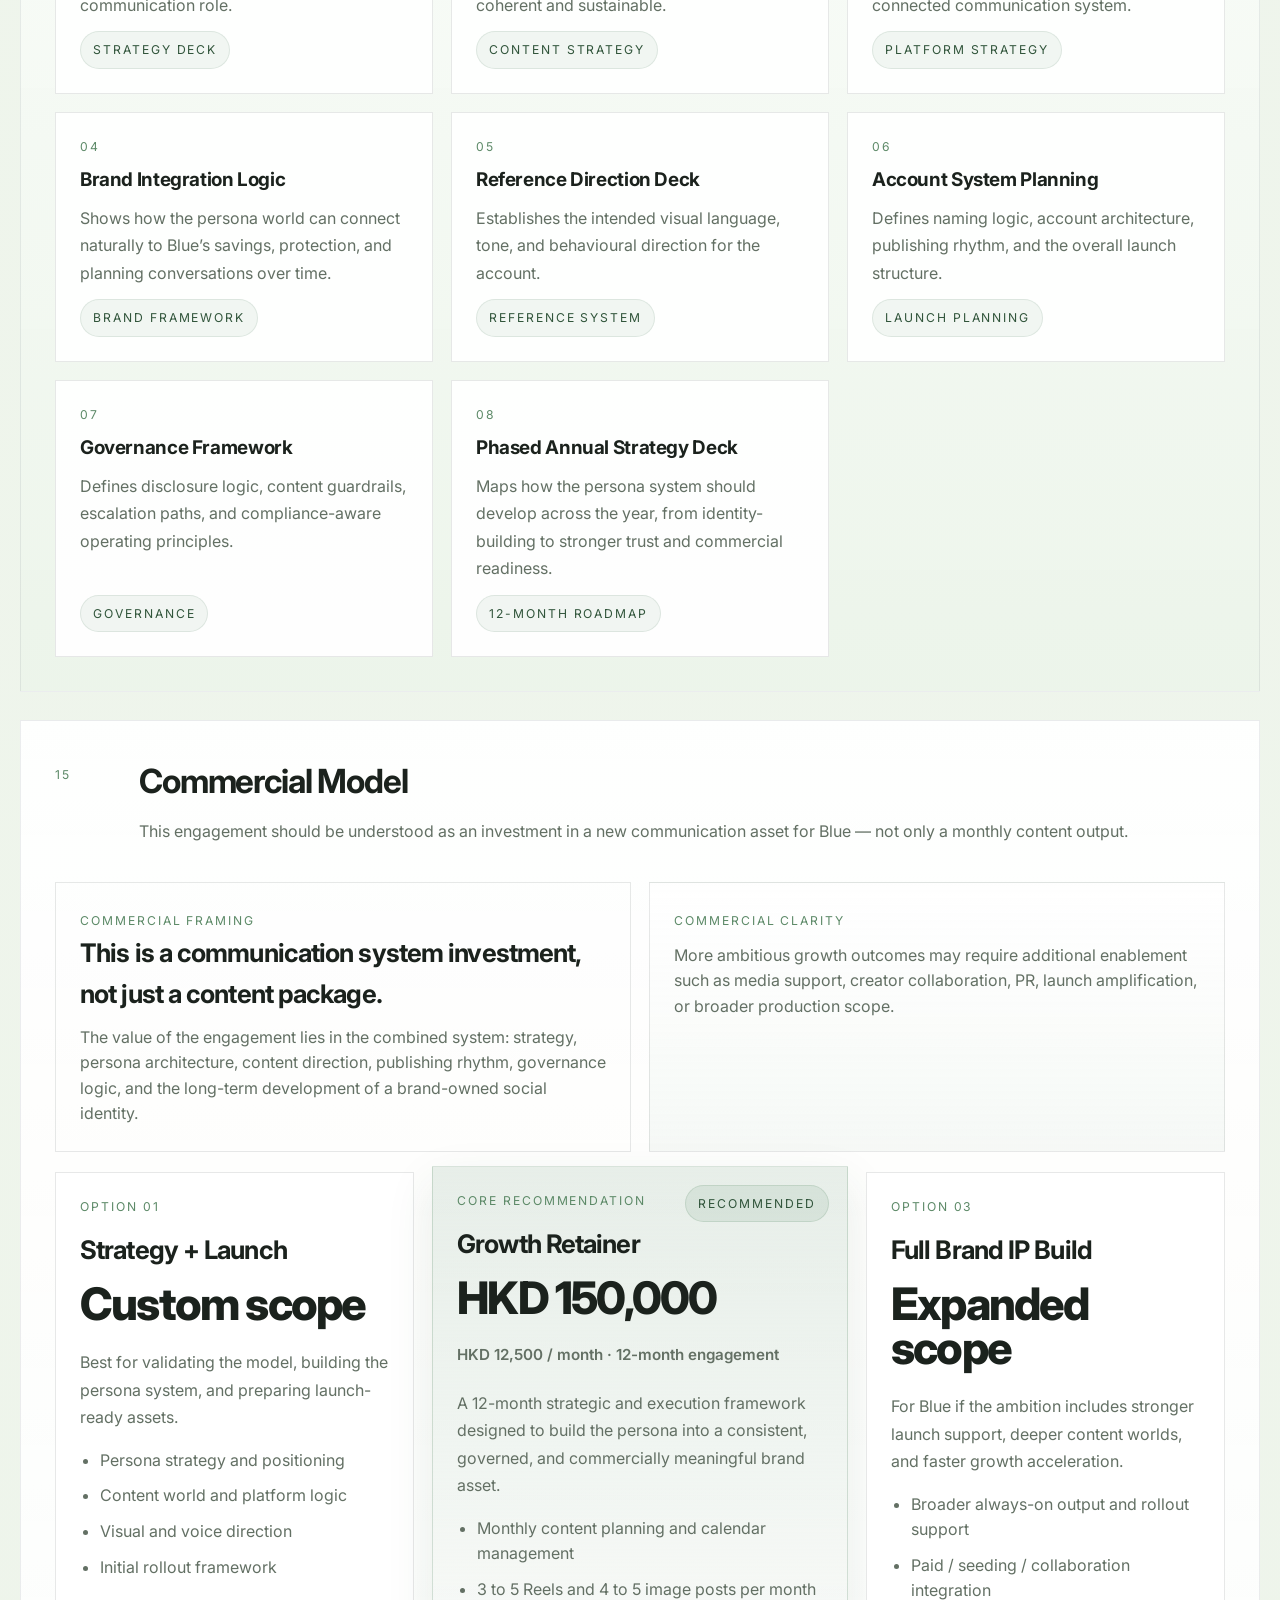
==== commit ffab62e1: "Move Timeline section after Rollout Strategy for better flow" ====
--- a/index.html
+++ b/index.html
@@ -880,79 +880,9 @@
         </div>
       </section>
 
-      <section class="section reveal what-you-receive-section">
+      <section class="section reveal timeline-section">
         <div class="section-heading high-impact-heading">
           <span class="section-index">13</span>
-          <div>
-            <h2>What You Receive</h2>
-            <p>A complete strategic foundation for Blue’s digital persona system — including persona architecture, platform logic, content direction, brand integration thinking, and phased rollout planning.</p>
-          </div>
-        </div>
-
-        <div class="deliverables-hero-card premium-card">
-          <span class="benchmark-tag">Strategic Deliverables</span>
-          <h3>A focused set of strategic outputs designed to make the persona system clear, governable, and commercially usable.</h3>
-        </div>
-        <div class="deliverables-card-grid">
-          <article class="deliverable-tile premium-card">
-            <span class="deliverable-number">01</span>
-            <h3>Persona Construction Deck</h3>
-            <p>Defines the lead persona’s identity, tone, strategic positioning, life-stage logic, and communication role.</p>
-            <span class="deliverable-chip">Strategy Deck</span>
-          </article>
-
-          <article class="deliverable-tile premium-card">
-            <span class="deliverable-number">02</span>
-            <h3>Content World Development</h3>
-            <p>Outlines recurring themes, pillar logic, and narrative territories that make the account coherent and sustainable.</p>
-            <span class="deliverable-chip">Content Strategy</span>
-          </article>
-          <article class="deliverable-tile premium-card">
-            <span class="deliverable-number">03</span>
-            <h3>Platform Logic Deck</h3>
-            <p>Clarifies how Instagram and Threads should work differently while contributing to one connected communication system.</p>
-            <span class="deliverable-chip">Platform Strategy</span>
-          </article>
-
-          <article class="deliverable-tile premium-card">
-            <span class="deliverable-number">04</span>
-            <h3>Brand Integration Logic</h3>
-            <p>Shows how the persona world can connect naturally to Blue’s savings, protection, and planning conversations over time.</p>
-            <span class="deliverable-chip">Brand Framework</span>
-          </article>
-          <article class="deliverable-tile premium-card">
-            <span class="deliverable-number">05</span>
-            <h3>Reference Direction Deck</h3>
-            <p>Establishes the intended visual language, tone, and behavioural direction for the account.</p>
-            <span class="deliverable-chip">Reference System</span>
-          </article>
-
-          <article class="deliverable-tile premium-card">
-            <span class="deliverable-number">06</span>
-            <h3>Account System Planning</h3>
-            <p>Defines naming logic, account architecture, publishing rhythm, and the overall launch structure.</p>
-            <span class="deliverable-chip">Launch Planning</span>
-          </article>
-
-          <article class="deliverable-tile premium-card">
-            <span class="deliverable-number">07</span>
-            <h3>Governance Framework</h3>
-            <p>Defines disclosure logic, content guardrails, escalation paths, and compliance-aware operating principles.</p>
-            <span class="deliverable-chip">Governance</span>
-          </article>
-
-          <article class="deliverable-tile premium-card">
-            <span class="deliverable-number">08</span>
-            <h3>Phased Annual Strategy Deck</h3>
-            <p>Maps how the persona system should develop across the year, from identity-building to stronger trust and commercial readiness.</p>
-            <span class="deliverable-chip">12-Month Roadmap</span>
-          </article>
-        </div>
-      </section>
-
-      <section class="section reveal timeline-section">
-        <div class="section-heading high-impact-heading">
-          <span class="section-index">14</span>
           <div>
             <h2>Project Timeline</h2>
             <p>A clear roadmap from persona selection through launch and into the 12-month strategic rollout.</p>
@@ -1062,6 +992,76 @@
         <div class="timeline-note-card premium-card">
           <span class="mini-label">Note</span>
           <p>Timeline assumes standard approval cycles and may be adjusted based on compliance review speed, stakeholder availability, and audience response patterns.</p>
+        </div>
+      </section>
+
+      <section class="section reveal what-you-receive-section">
+        <div class="section-heading high-impact-heading">
+          <span class="section-index">14</span>
+          <div>
+            <h2>What You Receive</h2>
+            <p>A complete strategic foundation for Blue’s digital persona system — including persona architecture, platform logic, content direction, brand integration thinking, and phased rollout planning.</p>
+          </div>
+        </div>
+
+        <div class="deliverables-hero-card premium-card">
+          <span class="benchmark-tag">Strategic Deliverables</span>
+          <h3>A focused set of strategic outputs designed to make the persona system clear, governable, and commercially usable.</h3>
+        </div>
+        <div class="deliverables-card-grid">
+          <article class="deliverable-tile premium-card">
+            <span class="deliverable-number">01</span>
+            <h3>Persona Construction Deck</h3>
+            <p>Defines the lead persona’s identity, tone, strategic positioning, life-stage logic, and communication role.</p>
+            <span class="deliverable-chip">Strategy Deck</span>
+          </article>
+
+          <article class="deliverable-tile premium-card">
+            <span class="deliverable-number">02</span>
+            <h3>Content World Development</h3>
+            <p>Outlines recurring themes, pillar logic, and narrative territories that make the account coherent and sustainable.</p>
+            <span class="deliverable-chip">Content Strategy</span>
+          </article>
+          <article class="deliverable-tile premium-card">
+            <span class="deliverable-number">03</span>
+            <h3>Platform Logic Deck</h3>
+            <p>Clarifies how Instagram and Threads should work differently while contributing to one connected communication system.</p>
+            <span class="deliverable-chip">Platform Strategy</span>
+          </article>
+
+          <article class="deliverable-tile premium-card">
+            <span class="deliverable-number">04</span>
+            <h3>Brand Integration Logic</h3>
+            <p>Shows how the persona world can connect naturally to Blue’s savings, protection, and planning conversations over time.</p>
+            <span class="deliverable-chip">Brand Framework</span>
+          </article>
+          <article class="deliverable-tile premium-card">
+            <span class="deliverable-number">05</span>
+            <h3>Reference Direction Deck</h3>
+            <p>Establishes the intended visual language, tone, and behavioural direction for the account.</p>
+            <span class="deliverable-chip">Reference System</span>
+          </article>
+
+          <article class="deliverable-tile premium-card">
+            <span class="deliverable-number">06</span>
+            <h3>Account System Planning</h3>
+            <p>Defines naming logic, account architecture, publishing rhythm, and the overall launch structure.</p>
+            <span class="deliverable-chip">Launch Planning</span>
+          </article>
+
+          <article class="deliverable-tile premium-card">
+            <span class="deliverable-number">07</span>
+            <h3>Governance Framework</h3>
+            <p>Defines disclosure logic, content guardrails, escalation paths, and compliance-aware operating principles.</p>
+            <span class="deliverable-chip">Governance</span>
+          </article>
+
+          <article class="deliverable-tile premium-card">
+            <span class="deliverable-number">08</span>
+            <h3>Phased Annual Strategy Deck</h3>
+            <p>Maps how the persona system should develop across the year, from identity-building to stronger trust and commercial readiness.</p>
+            <span class="deliverable-chip">12-Month Roadmap</span>
+          </article>
         </div>
       </section>
 
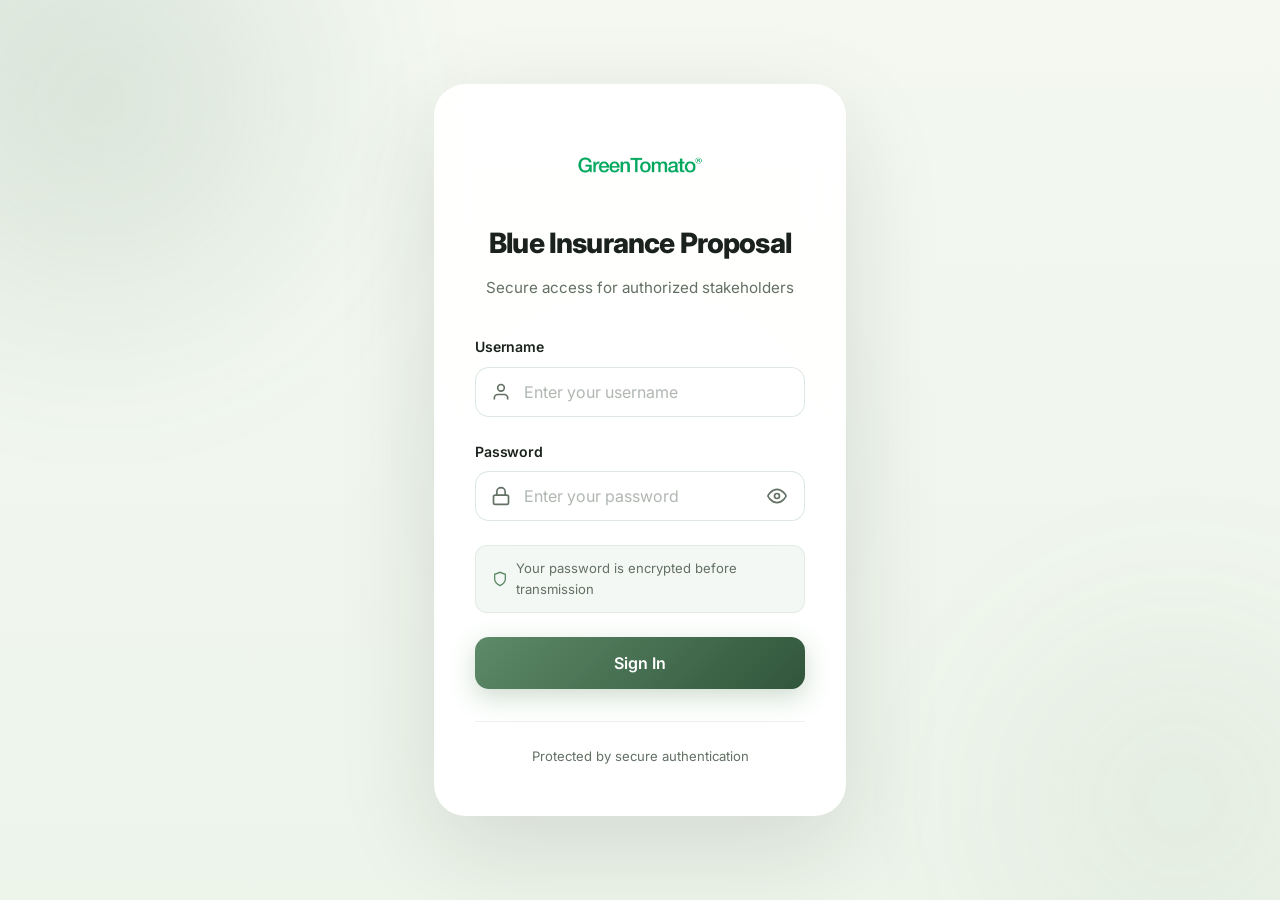
==== commit b81071a8: "Add secure login page with SHA-256 password encryption Created login page with secure authentication" ====
--- a/index.html
+++ b/index.html
@@ -9,6 +9,7 @@
   <link rel="preconnect" href="https://fonts.gstatic.com" crossorigin />
   <link href="https://fonts.googleapis.com/css2?family=Inter:wght@400;500;600;700;800&display=swap" rel="stylesheet" />
   <link rel="stylesheet" href="./style.css" />
+  <script src="./auth-check.js"></script>
 </head>
 <body>
   <div class="page-aura"></div>
--- a/style.css
+++ b/style.css
@@ -1674,10 +1674,11 @@
 .timeline-overview-card {
   margin-bottom: 24px;
   background: linear-gradient(180deg, rgba(93, 138, 104, 0.12), rgba(255,255,255,0.98));
+  padding: 24px 28px;
 }
 
 .timeline-overview-card h3 {
-  margin-top: 10px;
+  margin: 10px 0 0;
   line-height: 1.3;
 }
 
